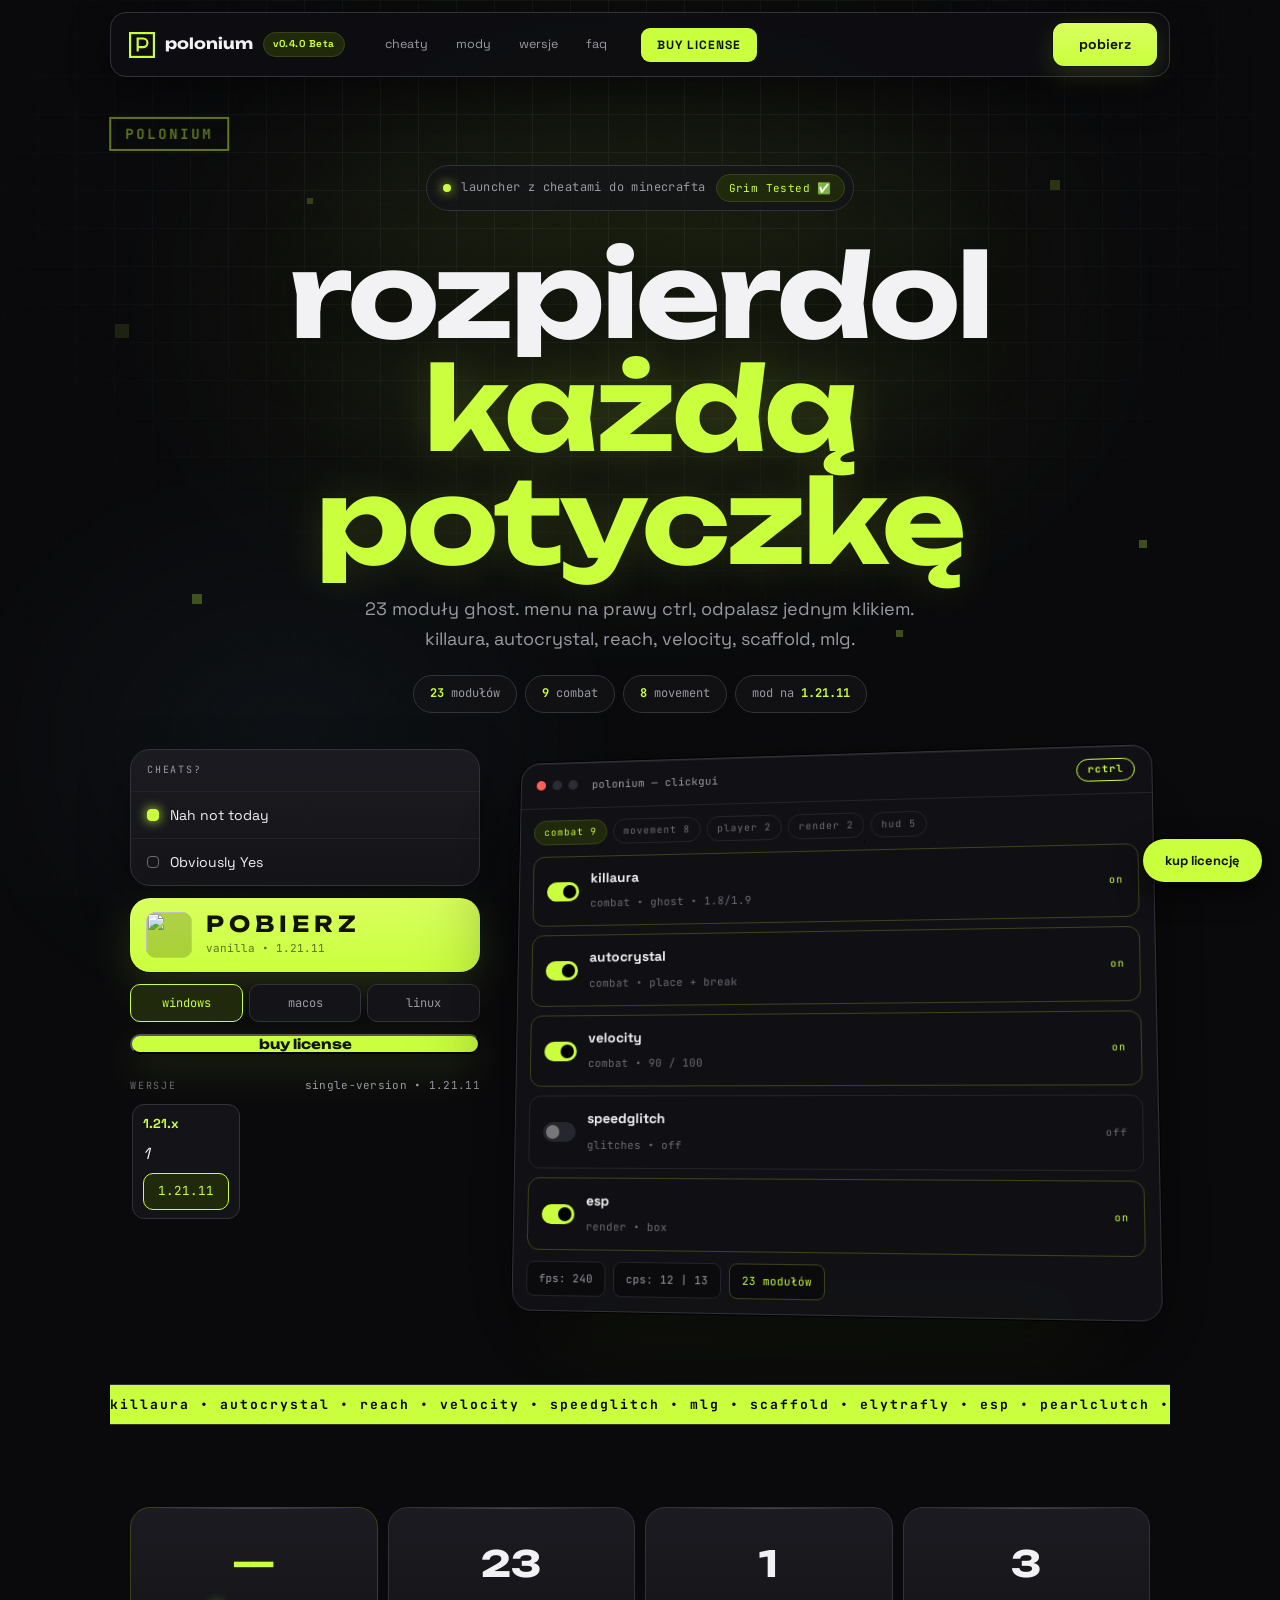
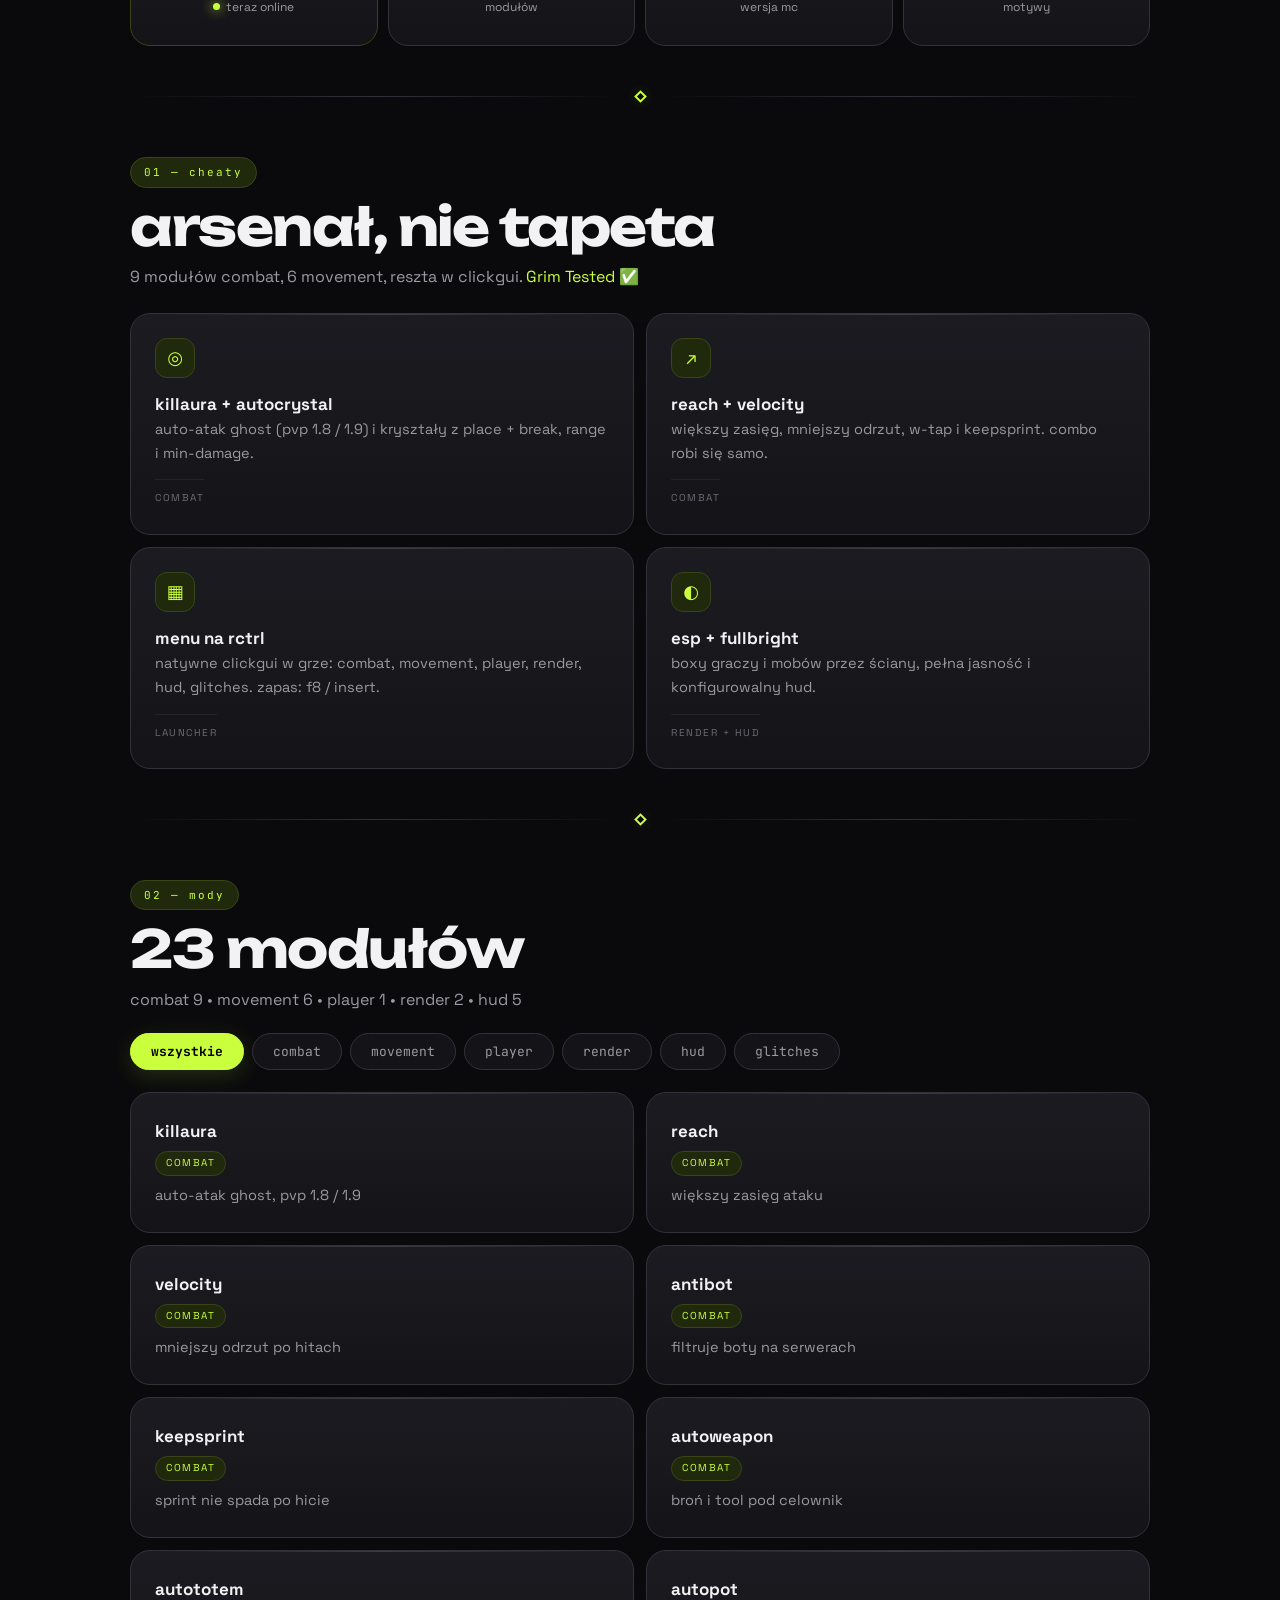
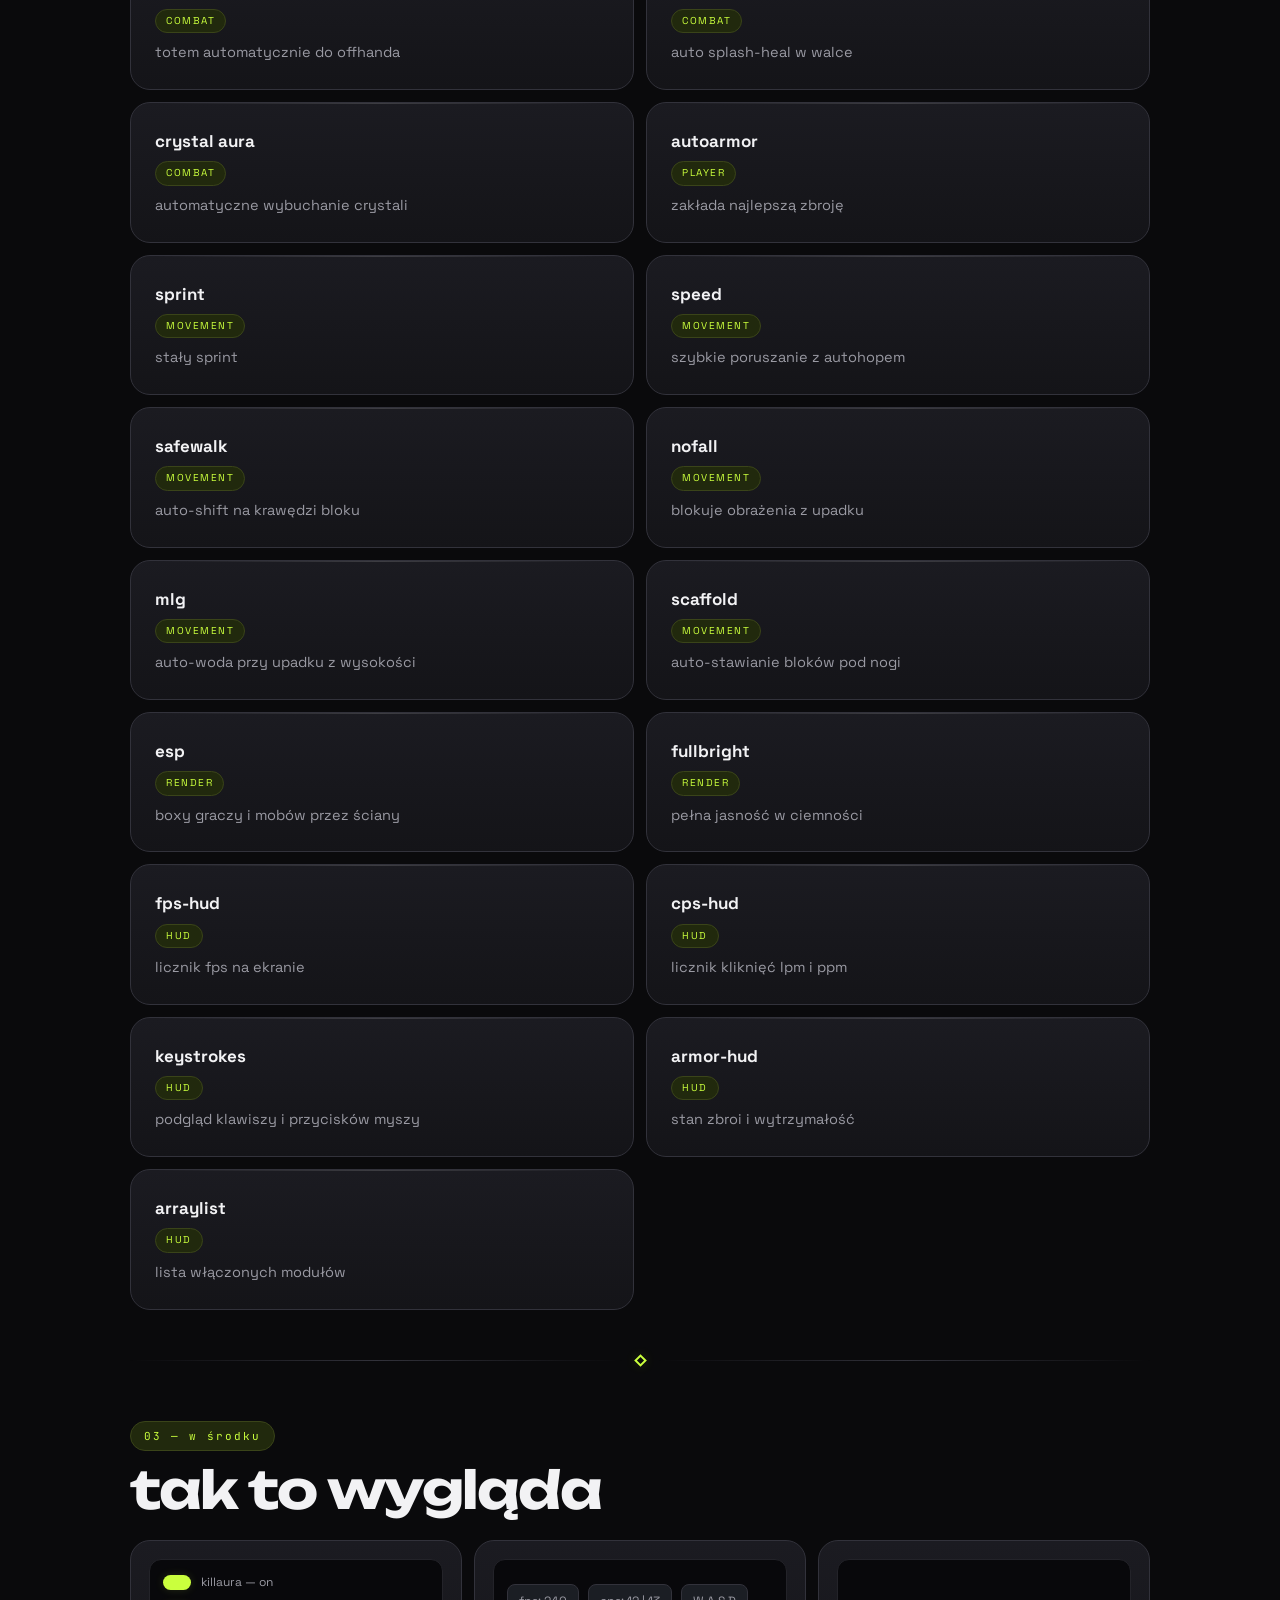
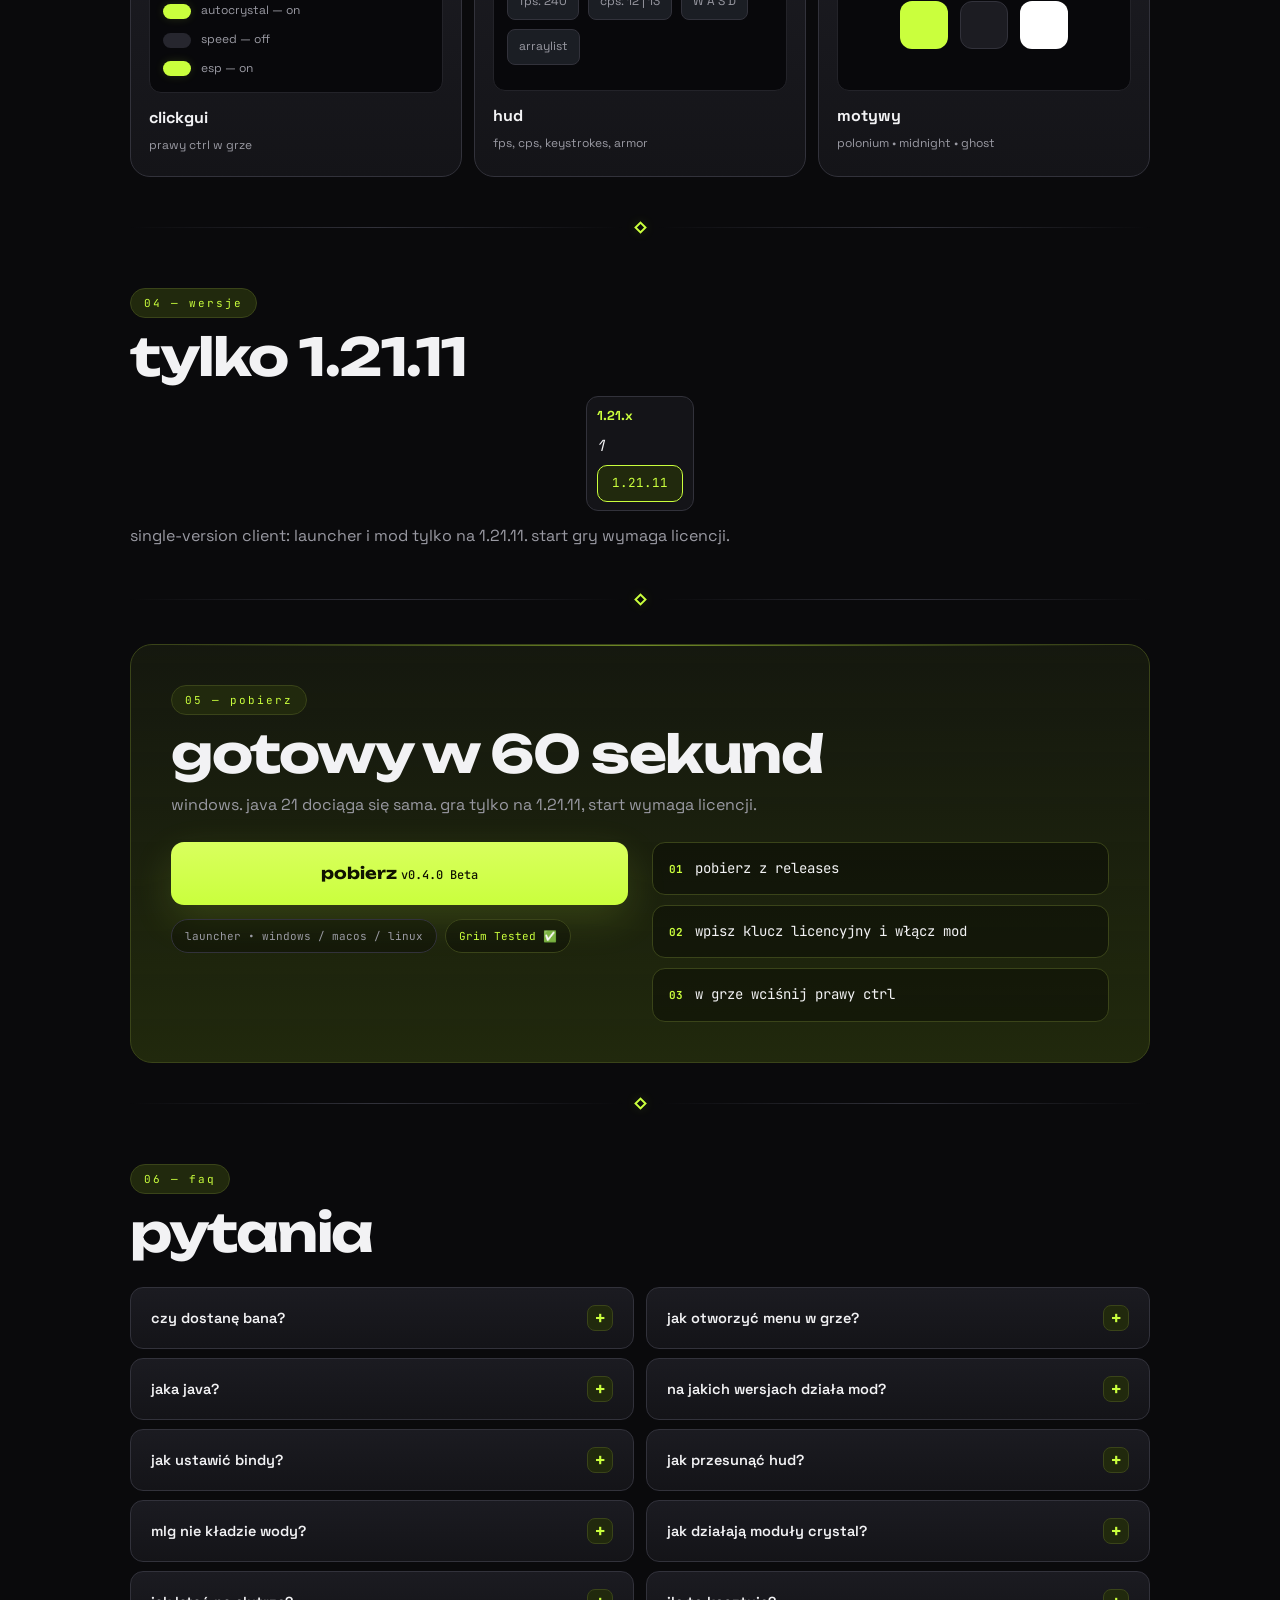
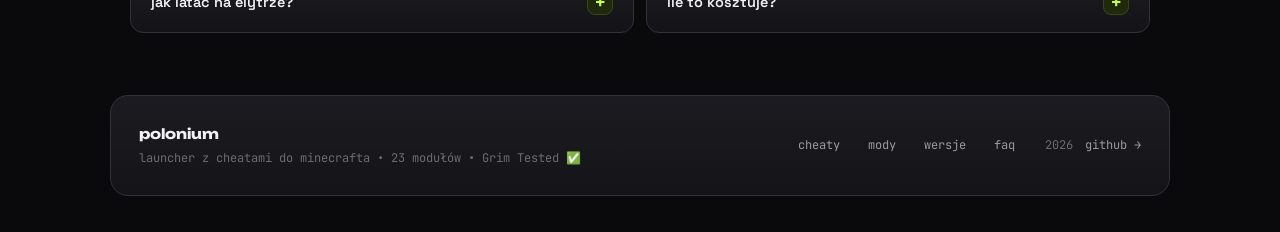
==== index.html @ 6d0eb8de "chat ticketowy + cennik 1zl/30zl + quick fill z generowaniem kluczy" ====
<!DOCTYPE html>
<html lang="pl">
<head>
<meta charset="UTF-8">
<meta name="viewport" content="width=device-width, initial-scale=1.0">
<title>polonium — launcher z cheatami do minecrafta</title>
<meta name="description" content="Polonium — launcher z cheatami do Minecrafta. 23 moduły: killaura, reach, velocity, autocrystal, scaffold, mlg, esp. Menu na prawy ctrl.">
<link rel="preconnect" href="https://fonts.googleapis.com">
<link rel="preconnect" href="https://fonts.gstatic.com" crossorigin>
<link href="https://fonts.googleapis.com/css2?family=Unbounded:wght@500;700;900&family=Space+Grotesk:wght@400;500;600;700&family=JetBrains+Mono:wght@400;500;700&display=swap" rel="stylesheet">
<link rel="stylesheet" href="styles.css">
</head>
<body>
<div id="bg"><div class="grid"></div><div class="glow g1"></div><div class="glow g2"></div><div class="noise"></div><div class="cubes"><i></i><i></i><i></i><i></i><i></i><i></i></div><div id="dvd"><svg width="120" height="34" viewBox="0 0 120 34"><rect x="1" y="1" width="118" height="32" fill="none" stroke="currentColor" stroke-width="2"/><text x="60" y="22" text-anchor="middle" font-family="JetBrains Mono,monospace" font-weight="700" font-size="14" letter-spacing="3" fill="currentColor">POLONIUM</text></svg></div></div>

<header class="top">
  <div class="logo"><svg width="26" height="26" viewBox="0 0 24 24"><rect x="1" y="1" width="22" height="22" fill="none" stroke="currentColor" stroke-width="2"/><path d="M8 18V6h5a4 4 0 0 1 0 8H8" fill="none" stroke="currentColor" stroke-width="2"/></svg><span>polonium</span><em class="ver" id="latest-top">v0.4.0 Beta</em></div>
  <nav><a href="#cheaty">cheaty</a><a href="#mody">mody</a><a href="#wersje">wersje</a><a href="#faq">faq</a></nav>
  <button class="nav-buy buy-open">buy license</button>
  <a class="nav-cta" href="#pobierz">pobierz</a>
</header>

<main>
  <section class="hero reveal">
    <div class="kicker"><span class="pulse"></span>launcher z cheatami do minecrafta<span class="grim">Grim Tested ✅</span></div>
    <h1>rozpierdol<br><em>każdą potyczkę</em></h1>
    <p class="lede">23 moduły ghost. menu na prawy ctrl, odpalasz jednym klikiem.<br>killaura, autocrystal, reach, velocity, scaffold, mlg.</p>

    <div class="hero-badges">
      <span><b>23</b> modułów</span>
      <span><b>9</b> combat</span>
      <span><b>8</b> movement</span>
      <span>mod na <b>1.21.11</b></span>
    </div>

    <div class="hero-grid">
      <div class="hero-left">
        <div class="box">
          <div class="box-head">cheats?</div>
          <div class="seg">
            <button class="active"><i></i>Nah not today</button>
            <button><i></i>Obviously Yes</button>
          </div>
        </div>
        <a class="play" href="#pobierz"><img src="https://mc-heads.net/avatar/Polonium/38" alt=""><span><b>POBIERZ</b><small id="play-sub">vanilla • 1.21.11</small></span></a>
        <div class="osrow">
          <button class="os active">windows</button><button class="os">macos</button><button class="os">linux</button>
        </div>
        <button class="btn buy buy-open">buy license</button>
        <div class="vers-label">wersje <span class="mini">single-version • 1.21.11</span></div>
        <div id="vlist"></div>
      </div>

      <div class="winwrap">
        <div class="win" id="tilt">
          <div class="winbar"><i></i><i></i><i></i><span>polonium — clickgui</span><b>rctrl</b></div>
          <div class="wincats"><span class="on">combat 9</span><span>movement 8</span><span>player 2</span><span>render 2</span><span>hud 5</span></div>
          <div class="winbody">
            <div class="wrow on"><i></i><div><b>killaura</b><small>combat • ghost • 1.8/1.9</small></div><em>on</em></div>
            <div class="wrow on"><i></i><div><b>autocrystal</b><small>combat • place + break</small></div><em>on</em></div>
            <div class="wrow on"><i></i><div><b>velocity</b><small>combat • 90 / 100</small></div><em>on</em></div>
            <div class="wrow"><i></i><div><b>speedglitch</b><small>glitches • off</small></div><em>off</em></div>
            <div class="wrow on"><i></i><div><b>esp</b><small>render • box</small></div><em>on</em></div>
            <div class="wfoot"><span>fps: 240</span><span>cps: 12 | 13</span><span class="acc">23 modułów</span></div>
          </div>
        </div>
        <div class="winshadow"></div>
      </div>
    </div>
  </section>

  <div class="marquee"><div class="track"><span>killaura • autocrystal • reach • velocity • speedglitch • mlg • scaffold • elytrafly • esp • pearlclutch •&nbsp;</span><span>killaura • autocrystal • reach • velocity • speedglitch • mlg • scaffold • elytrafly • esp • pearlclutch •&nbsp;</span></div></div>

  <section class="stats reveal">
    <div class="live-cell"><b id="live-big">—</b><small><span class="pulse sm"></span>teraz online</small></div>
    <div><b data-count="23">0</b><small>modułów</small></div>
    <div><b data-count="1">0</b><small>wersja mc</small></div>
    <div><b data-count="3">0</b><small>motywy</small></div>
  </section>

  <div class="sep" aria-hidden="true"><i></i></div>

  <section id="cheaty" class="feat reveal">
    <div class="kick">01 — cheaty</div>
    <h2>arsenał, nie tapeta</h2>
    <p class="sub">9 modułów combat, 6 movement, reszta w clickgui. <span class="acc">Grim Tested ✅</span></p>
    <div class="cards">
      <div class="feat-card"><span class="ico">◎</span><b>killaura + autocrystal</b><p>auto-atak ghost (pvp 1.8 / 1.9) i kryształy z place + break, range i min-damage.</p><span class="tag">combat</span></div>
      <div class="feat-card"><span class="ico">↗</span><b>reach + velocity</b><p>większy zasięg, mniejszy odrzut, w-tap i keepsprint. combo robi się samo.</p><span class="tag">combat</span></div>
      <div class="feat-card"><span class="ico">▦</span><b>menu na rctrl</b><p>natywne clickgui w grze: combat, movement, player, render, hud, glitches. zapas: f8 / insert.</p><span class="tag">launcher</span></div>
      <div class="feat-card"><span class="ico">◐</span><b>esp + fullbright</b><p>boxy graczy i mobów przez ściany, pełna jasność i konfigurowalny hud.</p><span class="tag">render + hud</span></div>
    </div>
  </section>

  <div class="sep" aria-hidden="true"><i></i></div>

  <section id="mody" class="reveal">
    <div class="kick">02 — mody</div>
    <h2>23 modułów</h2>
    <p class="sub">combat 9 • movement 6 • player 1 • render 2 • hud 5</p>
    <div class="filter">
      <button data-cat="all" class="active">wszystkie</button>
      <button data-cat="combat">combat</button>
      <button data-cat="movement">movement</button>
      <button data-cat="player">player</button>
      <button data-cat="render">render</button>
      <button data-cat="hud">hud</button>
      <button data-cat="glitches">glitches</button>
    </div>
    <div class="cards" id="modgrid"></div>
  </section>

  <div class="sep" aria-hidden="true"><i></i></div>

  <section class="shots reveal">
    <div class="kick">03 — w środku</div>
    <h2>tak to wygląda</h2>
    <div class="cards3">
      <div class="shot"><div class="mock"><div class="mrow"><i class="on"></i><span>killaura — on</span></div><div class="mrow"><i class="on"></i><span>autocrystal — on</span></div><div class="mrow"><i></i><span>speed — off</span></div><div class="mrow"><i class="on"></i><span>esp — on</span></div></div><b>clickgui</b><span>prawy ctrl w grze</span></div>
      <div class="shot"><div class="mock hud"><span>fps: 240</span><span>cps: 12 | 13</span><span>W A S D</span><span>arraylist</span></div><b>hud</b><span>fps, cps, keystrokes, armor</span></div>
      <div class="shot"><div class="mock theme"><i class="t1"></i><i class="t2"></i><i class="t3"></i></div><b>motywy</b><span>polonium • midnight • ghost</span></div>
    </div>
  </section>

  <div class="sep" aria-hidden="true"><i></i></div>

  <section id="wersje" class="reveal">
    <div class="kick">04 — wersje</div>
    <h2>tylko 1.21.11</h2>
    <div id="vlist2"></div>
    <p class="dim">single-version client: launcher i mod tylko na 1.21.11. start gry wymaga licencji.</p>
  </section>

  <div class="sep" aria-hidden="true"><i></i></div>

  <section id="pobierz" class="dl reveal">
    <div class="kick">05 — pobierz</div>
    <h2>gotowy w 60 sekund</h2>
    <p class="sub">windows. java 21 dociąga się sama. gra tylko na 1.21.11, start wymaga licencji.</p>
    <div class="dl-grid">
      <div class="dl-main">
        <a class="btn big" href="https://github.com/poloniumclient/polonium/releases/latest">pobierz <span id="latest">v0.4.0 Beta</span></a>
        <div class="dl-meta"><span>launcher • windows / macos / linux</span><span class="grim">Grim Tested ✅</span></div>
      </div>
      <ol class="steps">
        <li><b>01</b>pobierz z releases</li>
        <li><b>02</b>wpisz klucz licencyjny i włącz mod</li>
        <li><b>03</b>w grze wciśnij prawy ctrl</li>
      </ol>
    </div>
  </section>

  <div class="sep" aria-hidden="true"><i></i></div>

  <section id="faq" class="reveal">
    <div class="kick">06 — faq</div>
    <h2>pytania</h2>
    <div class="faq-grid">
      <div class="qa"><button>czy dostanę bana?<i>+</i></button><p>cheaty zawsze niosą ryzyko. mod jest testowany na GrimAC (Grim Tested ✅), ale 100% niewykrywalności nie istnieje — graj na altach.</p></div>
      <div class="qa"><button>jak otworzyć menu w grze?<i>+</i></button><p>prawy ctrl — natywne menu, działa nawet na exclusive fullscreen. zapasowo f8 albo insert (overlay z launchera).</p></div>
      <div class="qa"><button>jaka java?<i>+</i></button><p>żadna. launcher sam dociąga javę 21.</p></div>
      <div class="qa"><button>na jakich wersjach działa mod?<i>+</i></button><p>tylko 1.21.11 — single-version client.</p></div>
      <div class="qa"><button>jak ustawić bindy?<i>+</i></button><p>rozwiń moduł (kółko myszy), kliknij wiersz bind i wciśnij klawisz. backspace czyści, esc anuluje.</p></div>
      <div class="qa"><button>jak przesunąć hud?<i>+</i></button><p>rctrl → zębatka → hud edit: ON. wracasz do gry i ciągniesz ramki myszką jak w lunarze.</p></div>
      <div class="qa"><button>mlg nie kładzie wody?<i>+</i></button><p>włącz mlg, miej wiadro wody w hotbarze (slot 1–9) i skacz z 6+ kratek. nie testuj na spawnie z protectem ani w netherze.</p></div>
      <div class="qa"><button>jak działają moduły crystal?<i>+</i></button><p>autocrystal stawia i zbija kryształy automatycznie. ustaw range oraz min-damage, żeby nie bić siebie. działa na 1.21.</p></div>
      <div class="qa"><button>jak latać na elytrze?<i>+</i></button><p>włącz elytrafly, załóż elytrę i miej fajerwerki w ekwipunku. mod dopala lot rakietami i trzyma wysokość.</p></div>
      <div class="qa"><button>ile to kosztuje?<i>+</i></button><p>gra wymaga licencji — kliknij buy license u góry, zostaw ticket z kontaktem (discord / e-mail), admin odezwie się z ceną i kluczem.</p></div>
    </div>
  </section>
</main>

<footer>
  <div class="foot-main"><b>polonium</b><span>launcher z cheatami do minecrafta • 23 modułów • Grim Tested ✅</span></div>
  <div class="foot-links"><a href="#cheaty">cheaty</a><a href="#mody">mody</a><a href="#wersje">wersje</a><a href="#faq">faq</a></div>
  <div class="foot-side"><span id="year"></span><a href="https://github.com/poloniumclient/poloniumclient.github.io">github →</a></div>
</footer>
<button id="chat-fab" class="buy-open">kup licencję</button>
<section id="chat-panel" class="hidden">
  <div class="chat-head"><span>polonium · ticket</span><button id="chat-x">x</button></div>
  <div id="chat-plan">
    <div class="chat-days">
      <button data-days="1" class="active">1D · 1zł</button>
      <button data-days="7">7D · 7zł</button>
      <button data-days="30">30D · 30zł</button>
      <button data-days="lifetime">LIFE · 99zł</button>
    </div>
    <div class="chat-custom"><input id="chat-days" type="number" min="1" max="30" placeholder="własna liczba dni (max 30)"><span id="chat-price">1 zł</span></div>
  </div>
  <div id="chat-form">
    <input id="chat-nick" maxlength="24" placeholder="nick (musi zgadzać się z Tipply)" autocomplete="off">
    <input id="chat-contact" maxlength="64" placeholder="kontakt: discord / e-mail" autocomplete="off">
    <button id="chat-start" class="btn big">start</button>
  </div>
  <div id="chat-msgs"></div>
  <div id="chat-input" class="hidden"><input id="chat-text" maxlength="1000" placeholder="wiadomość..."><button id="chat-send">➤</button></div>
</section>
<script src="https://cdn.jsdelivr.net/npm/@supabase/supabase-js@2"></script>
<script src="app.js"></script>
</body>
</html>
---- styles.css ----
*{box-sizing:border-box;margin:0;padding:0}
:root{
  --bg:#0a0a0c;--bg2:#101014;--panel:#141418;--panel2:#1b1b21;
  --line:#232329;--line2:#32323b;
  --txt:#f2f2f4;--dim:#9a9aa3;--dim2:#6b6b74;
  --acc:#caff3d;--acc-ink:#101300;--acc-dim:#21290d;--acc-glow:rgba(202,255,61,.14);
  --r:14px;--r-lg:20px;
}
html{scroll-behavior:smooth;scroll-padding-top:90px}
body{background:var(--bg);color:var(--txt);font:16px/1.65 "Space Grotesk",system-ui,sans-serif;overflow-x:hidden;-webkit-font-smoothing:antialiased}
::selection{background:var(--acc);color:#000}
h1,h2,.logo span,.play b,.btn,.stats b{font-family:"Unbounded",sans-serif}
.mono,.kicker,.box-head,.vers-label,#vlist span,#vlist2 span,.filter button,.os,.qa button,.steps,footer,.kick,.winbar,.hero-badges,.dl-meta{font-family:"JetBrains Mono",monospace}
/* ---------- bg ---------- */
#bg{position:fixed;inset:0;pointer-events:none;z-index:0}
#bg .grid{position:absolute;inset:0;background-image:linear-gradient(var(--line) 1px,transparent 1px),linear-gradient(90deg,var(--line) 1px,transparent 1px);background-size:38px 38px;opacity:.5;mask-image:radial-gradient(880px 600px at 50% 20%,#000 25%,transparent 78%)}
#bg .glow{position:absolute;border-radius:50%;filter:blur(110px)}
#bg .g1{left:50%;top:12%;width:720px;height:380px;transform:translateX(-50%);background:var(--acc);opacity:.09;animation:breathe 7s ease-in-out infinite}
#bg .g2{left:6%;top:66%;width:420px;height:300px;background:#7dd3fc;opacity:.05}
@keyframes breathe{50%{opacity:.14;transform:translateX(-50%) scale(1.06)}}
#bg .noise{position:absolute;inset:0;opacity:.05;background-image:url("data:image/svg+xml,%3Csvg xmlns='http://www.w3.org/2000/svg' width='120' height='120'%3E%3Cfilter id='n'%3E%3CfeTurbulence baseFrequency='.9'/%3E%3C/filter%3E%3Crect width='120' height='120' filter='url(%23n)' opacity='.6'/%3E%3C/svg%3E")}
#bg .cubes i{position:absolute;width:10px;height:10px;background:var(--acc);opacity:.28;animation:float 7s ease-in-out infinite}
#bg .cubes i:nth-child(1){left:15%;top:66%}
#bg .cubes i:nth-child(2){left:82%;top:20%;animation-delay:-2s;opacity:.16}
#bg .cubes i:nth-child(3){left:70%;top:70%;animation-delay:-4s;width:7px;height:7px}
#bg .cubes i:nth-child(4){left:24%;top:22%;animation-delay:-1s;width:6px;height:6px;opacity:.2}
#bg .cubes i:nth-child(5){left:9%;top:36%;animation-delay:-5s;width:14px;height:14px;opacity:.1}
#bg .cubes i:nth-child(6){left:89%;top:60%;animation-delay:-3s;width:8px;height:8px}
@keyframes float{50%{transform:translateY(-18px) rotate(10deg)}}
#dvd{position:absolute;left:0;top:0;color:var(--acc);opacity:.45;will-change:transform}
/* ---------- top ---------- */
.top{position:sticky;top:12px;z-index:10;display:flex;align-items:center;gap:22px;max-width:1060px;margin:12px auto 0;padding:10px 12px 10px 18px;background:rgba(15,15,19,.86);backdrop-filter:blur(16px);-webkit-backdrop-filter:blur(16px);border:1px solid var(--line2);border-radius:16px;color:var(--acc);box-shadow:0 12px 40px rgba(0,0,0,.45)}
.logo{display:flex;align-items:center;gap:10px;font-weight:700;font-size:15px;color:var(--txt)}
.logo svg{color:var(--acc)}
.logo .ver{font-style:normal;font-size:10px;color:var(--acc);border:1px solid #3a4419;background:var(--acc-dim);padding:3px 9px;border-radius:100px;letter-spacing:.5px}
.top nav{display:flex;gap:4px;margin-left:6px}
.top nav a{color:var(--dim);text-decoration:none;font-size:12.5px;padding:7px 12px;border-radius:9px;transition:.2s}
.top nav a:hover{color:var(--txt);background:#ffffff0d}
.nav-cta{margin-left:auto;background:linear-gradient(180deg,#d9ff5e,var(--acc));color:var(--acc-ink);text-decoration:none;font-weight:700;font-size:14px;padding:10px 26px;border-radius:11px;box-shadow:0 0 0 1px #00000055,0 8px 24px var(--acc-glow);transition:.18s}
.nav-cta:hover{transform:translateY(-1px);filter:brightness(1.06)}
main{max-width:1060px;margin:0 auto;padding:0 20px;position:relative;z-index:1}
/* ---------- hero ---------- */
.hero{padding:88px 0 26px;text-align:center}
.kicker{display:inline-flex;align-items:center;gap:10px;font-size:12px;letter-spacing:.4px;color:var(--dim);border:1px solid var(--line2);background:rgba(20,20,24,.75);padding:8px 8px 8px 16px;border-radius:100px;max-width:100%;flex-wrap:wrap;justify-content:center}
.grim{color:var(--acc);border:1px solid #3a4419;background:var(--acc-dim);padding:4px 12px;border-radius:100px;font-size:11px;white-space:nowrap}
.pulse{width:8px;height:8px;border-radius:50%;background:var(--acc);box-shadow:0 0 12px var(--acc);animation:blink 1.6s infinite;flex:none}
@keyframes blink{50%{opacity:.3}}
h1{font-size:clamp(54px,9vw,116px);line-height:.98;letter-spacing:-3px;margin:28px 0 16px;text-wrap:balance;text-shadow:0 4px 60px rgba(0,0,0,.6)}
h1 em{font-style:normal;color:var(--acc);text-shadow:0 0 44px var(--acc-glow)}
.lede{color:var(--dim);font-size:18px;max-width:620px;margin:0 auto}
.hero-badges{display:flex;gap:8px;justify-content:center;flex-wrap:wrap;margin-top:22px}
.hero-badges span{font-size:12px;color:var(--dim);border:1px solid var(--line2);background:rgba(20,20,24,.7);padding:8px 16px;border-radius:100px}
.hero-badges b{color:var(--acc)}
.hero-grid{display:grid;grid-template-columns:350px 1fr;gap:26px;margin-top:36px;text-align:left;align-items:start}
.hero-left{display:flex;flex-direction:column}
.box{background:linear-gradient(180deg,var(--panel2),var(--panel));border:1px solid var(--line2);border-radius:var(--r-lg);overflow:hidden;box-shadow:0 20px 50px rgba(0,0,0,.4)}
.box-head{font-size:10px;text-transform:uppercase;letter-spacing:1.8px;color:var(--dim);padding:12px 16px;border-bottom:1px solid var(--line)}
.seg{display:flex;flex-direction:column}
.seg button{display:flex;align-items:center;gap:11px;background:transparent;border:0;border-bottom:1px solid var(--line);color:var(--txt);padding:14px 16px;font-size:14px;font-family:"Space Grotesk",sans-serif;text-align:left;cursor:pointer;transition:.18s}
.seg button:last-child{border-bottom:0}
.seg button:hover{background:#ffffff08}
.seg button i{width:12px;height:12px;border-radius:4px;border:1px solid var(--dim2);flex:none;transition:.2s}
.seg button.active i{background:var(--acc);border-color:var(--acc);box-shadow:0 0 12px var(--acc)}
.play{background:linear-gradient(180deg,#d9ff5e,var(--acc));border:0;border-radius:var(--r-lg);color:var(--acc-ink);padding:14px 16px;display:flex;align-items:center;gap:14px;text-decoration:none;margin-top:12px;box-shadow:0 0 0 1px #00000066,0 16px 44px var(--acc-glow);transition:.16s}
.play:hover{transform:translateY(-2px);filter:brightness(1.04)}
.play:active{transform:translateY(1px)}
.play img{width:46px;height:46px;image-rendering:pixelated;background:#0000002e;border-radius:10px;flex:none}
.play b{display:block;font-size:22px;letter-spacing:5px;line-height:1}
.play small{display:block;font-size:11px;opacity:.6;margin-top:4px;font-family:"JetBrains Mono",monospace}
.osrow{display:flex;gap:6px;margin-top:12px}
.os{flex:1;background:var(--panel);border:1px solid var(--line2);color:var(--dim);padding:10px 0;cursor:pointer;font-size:12px;border-radius:10px;transition:.18s}
.os:hover{color:var(--txt);border-color:var(--dim2)}
.os.active{color:var(--acc);border-color:var(--acc);background:var(--acc-dim)}
.vers-label{font-size:10px;text-transform:uppercase;letter-spacing:1.8px;color:var(--dim2);margin:18px 0 8px;display:flex;justify-content:space-between;align-items:baseline;gap:8px}
.vers-label .mini{letter-spacing:.3px;text-transform:none;font-size:11px;color:var(--dim)}
#vlist,#vlist2{display:flex;gap:8px;flex-wrap:wrap;justify-content:center;max-width:680px;max-height:176px;overflow:auto;margin:10px auto 0;padding:2px;scrollbar-width:thin}
#vlist{justify-content:flex-start;margin:0;max-height:148px}
#vlist span,#vlist2 span{border:1px solid var(--line2);background:var(--panel);padding:7px 14px;font-size:12.5px;color:var(--dim);border-radius:10px;cursor:default;transition:.2s}
#vlist span:hover,#vlist2 span:hover{color:var(--txt);border-color:var(--dim);transform:translateY(-2px)}
#vlist span:first-child,#vlist2 span:first-child{border-color:var(--acc);color:var(--acc);background:var(--acc-dim)}
/* grupy glownych linii wersji (1.8.x ... 26.x) */
.vg{border:1px solid var(--line2);background:var(--panel);border-radius:12px;padding:8px 10px;display:flex;flex-direction:column;gap:6px;min-width:0}
.vg>b{font-size:13px;color:var(--acc)}
.vg>b i{font-style:normal;color:var(--dim);font-size:11px;margin-left:6px}
.vg>div{display:flex;gap:6px;flex-wrap:wrap}
.vg>div span{padding:5px 10px;font-size:11.5px}
/* launcher mock */
.winwrap{position:relative;perspective:1200px;min-width:0}
.win{background:rgba(17,17,22,.94);border:1px solid var(--line2);border-radius:var(--r-lg);overflow:hidden;box-shadow:0 40px 100px rgba(0,0,0,.55),0 0 0 1px #000,inset 0 1px 0 #ffffff14;transition:transform .3s ease;transform:rotateX(4deg) rotateY(-6deg)}
.winwrap:hover .win{transform:none}
.winbar{display:flex;align-items:center;gap:7px;padding:12px 16px;border-bottom:1px solid var(--line);font-size:11px;color:var(--dim)}
.winbar i{width:10px;height:10px;border-radius:50%;background:#2c2c34}
.winbar i:first-child{background:#ff5f57}
.winbar span{margin-left:8px}
.winbar b{margin-left:auto;color:var(--acc);border:1px solid var(--acc);padding:2px 10px;border-radius:20px;font-size:10px;letter-spacing:1px}
.wincats{display:flex;gap:6px;flex-wrap:wrap;padding:12px 14px 0}
.wincats span{font-size:10px;letter-spacing:1px;color:var(--dim2);border:1px solid var(--line);padding:4px 10px;border-radius:100px;font-family:"JetBrains Mono",monospace}
.wincats span.on{color:var(--acc);border-color:#3a4419;background:var(--acc-dim)}
.winbody{padding:12px 14px 14px;display:flex;flex-direction:column;gap:9px}
.wrow{display:flex;align-items:center;gap:12px;background:var(--bg2);border:1px solid var(--line);border-radius:12px;padding:11px 14px;transition:.2s}
.wrow:hover{border-color:var(--line2)}
.wrow i{width:34px;height:20px;border-radius:20px;background:#26262e;position:relative;flex:none;transition:.2s}
.wrow i::after{content:'';position:absolute;top:3px;left:3px;width:14px;height:14px;border-radius:50%;background:#777;transition:.2s}
.wrow.on{border-color:#3a4419}
.wrow.on i{background:var(--acc)}
.wrow.on i::after{left:17px;background:#000}
.wrow b{font-size:14px;display:block}
.wrow small{font-size:11px;color:var(--dim2);font-family:"JetBrains Mono",monospace}
.wrow em{margin-left:auto;font-style:normal;font-size:10px;letter-spacing:1px;color:var(--dim2);font-family:"JetBrains Mono",monospace}
.wrow.on em{color:var(--acc)}
.wfoot{display:flex;gap:8px;margin-top:2px;flex-wrap:wrap}
.wfoot span{background:#0b0b0e;border:1px solid var(--line);border-radius:8px;padding:7px 12px;font-size:11px;color:var(--dim);font-family:"JetBrains Mono",monospace}
.wfoot .acc{color:var(--acc);border-color:#3a4419}
.winshadow{position:absolute;left:8%;right:8%;bottom:-24px;height:40px;background:var(--acc);opacity:.12;filter:blur(40px);z-index:-1}
/* marquee */
.marquee{border-top:1px solid var(--line2);border-bottom:1px solid var(--line2);overflow:hidden;margin:46px -20px 0;background:var(--acc);position:relative;z-index:1}
.track{display:flex;width:max-content;animation:scroll 26s linear infinite;font:700 13px "JetBrains Mono",monospace;letter-spacing:2px;color:#000;padding:11px 0}
@keyframes scroll{to{transform:translateX(-50%)}}
/* stats */
.stats{display:grid;grid-template-columns:repeat(4,1fr);gap:10px;margin:26px 0}
.stats>div{background:linear-gradient(180deg,var(--panel2),var(--panel));border:1px solid var(--line2);border-radius:var(--r-lg);padding:26px 10px;text-align:center;transition:.25s;position:relative;overflow:hidden}
.stats>div::before{content:'';position:absolute;top:0;left:10%;right:10%;height:1px;background:linear-gradient(90deg,transparent,#ffffff2e,transparent)}
.stats>div:hover{border-color:var(--acc);transform:translateY(-3px);box-shadow:0 18px 44px rgba(0,0,0,.35)}
.stats b{display:block;font-size:36px;color:var(--txt)}
.stats>div:first-child b{color:var(--acc)}
.stats small{font-size:12px;color:var(--dim)}
/* sections */
section{padding:56px 0 10px}
.kick{display:inline-block;font-size:11px;letter-spacing:2px;color:var(--acc);border:1px solid #3a4419;background:var(--acc-dim);padding:5px 13px;border-radius:100px;margin-bottom:12px}
h2{font-size:clamp(30px,4.4vw,52px);letter-spacing:-1.5px;line-height:1.05}
.sub,.dim{color:var(--dim);margin-top:10px;max-width:640px}
.acc{color:var(--acc)}
.cards{display:grid;grid-template-columns:1fr 1fr;gap:12px;margin-top:22px}
.cards>div{background:linear-gradient(180deg,var(--panel2),var(--panel));border:1px solid var(--line2);border-radius:var(--r-lg);padding:24px;transition:.25s;position:relative;overflow:hidden}
.cards>div::before{content:'';position:absolute;top:0;left:24px;right:24px;height:1px;background:linear-gradient(90deg,transparent,#ffffff26,transparent)}
.cards>div::after{content:'';position:absolute;left:0;top:22px;bottom:22px;width:2px;background:transparent;border-radius:2px;transition:.25s}
.cards>div:hover{border-color:#4a551f;transform:translateY(-4px);box-shadow:0 24px 60px rgba(0,0,0,.4)}
.cards>div:hover::after{background:var(--acc);box-shadow:0 0 12px var(--acc)}
.ico{display:inline-flex;align-items:center;justify-content:center;width:40px;height:40px;border-radius:12px;background:var(--acc-dim);border:1px solid #3a4419;color:var(--acc);font-size:18px;margin-bottom:12px}
.cards b{font-size:17px;display:block}
.cards small{display:inline-block;font-size:10px;color:var(--acc);margin:6px 0 8px;letter-spacing:1.5px;text-transform:uppercase;border:1px solid #3a4419;background:var(--acc-dim);padding:3px 10px;border-radius:100px}
.cards p{font-size:14.5px;color:var(--dim);margin:0}
.feat-card .tag{display:inline-block;margin-top:14px;font-size:10px;letter-spacing:1.5px;text-transform:uppercase;color:var(--dim2);border-top:1px solid var(--line);padding-top:10px}
.filter{display:flex;gap:8px;margin-top:20px;flex-wrap:wrap}
.filter button{background:var(--panel);border:1px solid var(--line2);color:var(--dim);padding:9px 20px;cursor:pointer;font-size:13px;border-radius:100px;transition:.2s}
.filter button:hover{color:var(--txt);border-color:var(--dim2)}
.filter button.active{color:#000;background:var(--acc);border-color:var(--acc);font-weight:700;box-shadow:0 6px 22px var(--acc-glow)}
.cards3{display:grid;grid-template-columns:repeat(3,1fr);gap:12px;margin-top:22px}
.shot{background:linear-gradient(180deg,var(--panel2),var(--panel));border:1px solid var(--line2);border-radius:var(--r-lg);padding:18px;transition:.25s}
.shot:hover{transform:translateY(-4px);border-color:#4a551f;box-shadow:0 24px 60px rgba(0,0,0,.4)}
.shot b{display:block;margin-top:12px}
.shot span{font-size:12px;color:var(--dim)}
.mock{background:#08080b;border:1px solid var(--line);border-radius:12px;padding:13px;display:flex;flex-direction:column;gap:9px;min-height:132px}
.mrow{display:flex;align-items:center;gap:10px;font-size:12px;color:var(--dim)}
.mrow i{width:28px;height:15px;border-radius:20px;background:#26262e;flex:none}
.mrow i.on{background:var(--acc);box-shadow:0 0 10px var(--acc-glow)}
.mock.hud{flex-direction:row;flex-wrap:wrap;align-content:center}
.mock.hud span{background:#1b1e24;border:1px solid var(--line2);border-radius:8px;padding:7px 11px;font-size:12px}
.mock.theme{flex-direction:row;align-items:center;justify-content:center;gap:12px}
.mock.theme i{width:48px;height:48px;border-radius:12px}
.t1{background:#caff3d}.t2{background:#1c1c22;border:1px solid var(--line2)}.t3{background:#fff}
/* dl */
.dl{background:linear-gradient(180deg,rgba(202,255,61,.06),var(--acc-dim));border:1px solid #3a4419;border-radius:22px;padding:40px;margin-top:40px;position:relative;overflow:hidden}
.dl::before{content:'';position:absolute;top:0;left:40px;right:40px;height:1px;background:linear-gradient(90deg,transparent,var(--acc),transparent);opacity:.5}
.dl .sub{margin-left:0}
.dl-grid{display:grid;grid-template-columns:1fr 1fr;gap:24px;margin-top:24px;align-items:start}
.dl-main{display:flex;flex-direction:column;gap:14px}
.btn{background:linear-gradient(180deg,#d9ff5e,var(--acc));color:var(--acc-ink);text-decoration:none;font-weight:700;border-radius:13px;box-shadow:0 14px 40px var(--acc-glow);display:inline-block;transition:.16s;font-family:"Unbounded",sans-serif}
.btn.big{padding:18px 36px;font-size:16px;text-align:center}
.btn:hover{transform:translateY(-2px);filter:brightness(1.05)}
.btn:active{transform:translateY(1px)}
.btn span{font-size:12px;font-family:"JetBrains Mono",monospace;font-weight:500}
.dl-meta{display:flex;gap:8px;flex-wrap:wrap;font-size:11px;color:var(--dim)}
.dl-meta span{border:1px solid var(--line2);background:rgba(0,0,0,.3);padding:7px 13px;border-radius:100px}
.dl-meta .grim{color:var(--acc);border-color:#3a4419}
.steps{list-style:none;display:flex;flex-direction:column;gap:10px}
.steps li{background:rgba(0,0,0,.35);border:1px solid #3a4419;border-radius:13px;padding:14px 16px;font-size:14px;color:var(--txt);display:flex;align-items:center;gap:12px}
.steps b{color:var(--acc);font-family:"JetBrains Mono",monospace;font-size:11px;flex:none}
/* faq */
.faq-grid{display:grid;grid-template-columns:1fr 1fr;gap:0 12px;margin-top:18px;align-items:start}
.qa{border:1px solid var(--line2);background:linear-gradient(180deg,var(--panel2),var(--panel));border-radius:13px;margin-top:9px;overflow:hidden;transition:border-color .2s,transform .2s}
.qa:hover{border-color:var(--dim2)}
.qa.open{border-color:var(--acc);box-shadow:0 12px 34px rgba(0,0,0,.3)}
.qa button{width:100%;display:flex;justify-content:space-between;align-items:center;gap:12px;background:transparent;border:0;color:var(--txt);padding:17px 20px;font-size:14.5px;font-family:"Space Grotesk",sans-serif;font-weight:600;cursor:pointer;text-align:left}
.qa button i{color:var(--acc);font-style:normal;font-size:20px;transition:.25s;flex:none;width:26px;height:26px;display:inline-flex;align-items:center;justify-content:center;border:1px solid #3a4419;border-radius:8px;background:var(--acc-dim)}
.qa.open button i{transform:rotate(45deg)}
.qa p{display:none;padding:0 20px 18px;margin:0;color:var(--dim);font-size:13.5px}
.qa.open p{display:block}
/* footer */
footer{border:1px solid var(--line2);border-radius:18px;background:linear-gradient(180deg,var(--panel2),var(--panel));padding:26px 28px;margin:52px auto 36px;max-width:1060px;font-size:12px;color:var(--dim2);display:flex;gap:18px;align-items:center;flex-wrap:wrap;position:relative;z-index:1;font-family:"JetBrains Mono",monospace}
.foot-main{display:flex;flex-direction:column;gap:4px}
.foot-main b{color:var(--txt);font-family:"Unbounded",sans-serif;font-size:14px}
.foot-links{display:flex;gap:4px;margin-left:auto}
.foot-links a{color:var(--dim);text-decoration:none;padding:7px 12px;border-radius:9px}
.foot-links a:hover{color:var(--acc);background:#ffffff0d}
.foot-side{display:flex;gap:12px;align-items:center}
footer a{color:var(--dim);text-decoration:none}
footer a:hover{color:var(--acc)}
/* separatory sekcji */
.sep{display:flex;align-items:center;gap:14px;margin:36px 0 0;position:relative;z-index:1}
.sep::before,.sep::after{content:'';height:1px;flex:1;background:linear-gradient(90deg,transparent,var(--line2),transparent)}
.sep i{width:9px;height:9px;background:var(--bg);border:2px solid var(--acc);transform:rotate(45deg);flex:none;box-shadow:0 0 12px var(--acc-glow)}
/* live */
.live-cell{border-color:#3a4419 !important}
.live-cell b{color:var(--acc) !important}
.pulse.sm{width:7px;height:7px;display:inline-block;border-radius:50%;background:var(--acc);margin-right:6px;vertical-align:1px}
/* reveal */
.reveal{opacity:0;transform:translateY(28px);transition:opacity .8s cubic-bezier(.2,.7,.2,1),transform .8s cubic-bezier(.2,.7,.2,1)}
.reveal.in{opacity:1;transform:none}
@media(max-width:860px){.hero-grid{grid-template-columns:1fr}.win{transform:none}.cards,.cards3,.stats{grid-template-columns:1fr 1fr}.dl-grid{grid-template-columns:1fr}.faq-grid{grid-template-columns:1fr}}
@media(max-width:560px){.cards,.cards3,.stats{grid-template-columns:1fr}.top nav{display:none}h1{font-size:52px}.dl{padding:28px 20px}.hero{padding-top:64px}}
@media(prefers-reduced-motion:reduce){.track,#bg .cubes i,#bg .g1,.pulse{animation:none}.reveal{opacity:1;transform:none;transition:none}}
/* buy license: chat ticketowy (prawy dół) */
.hidden{display:none !important}
.nav-buy{background:var(--acc);border:0;border-radius:9px;color:#10130a;font:700 12px "Space Grotesk",sans-serif;letter-spacing:1px;text-transform:uppercase;padding:9px 16px;cursor:pointer;margin-right:8px}
.nav-buy:hover{filter:brightness(.92)}
.btn.buy{display:inline-block;margin:12px 0 4px;background:var(--acc);color:#10130a}
#chat-fab{position:fixed;right:18px;bottom:18px;z-index:60;background:var(--acc);border:0;border-radius:99px;color:#10130a;font:700 13px "Space Grotesk",sans-serif;padding:13px 22px;cursor:pointer;box-shadow:0 10px 28px #000a}
#chat-fab:hover{filter:brightness(.93)}
#chat-panel{position:fixed;right:18px;bottom:72px;z-index:60;width:360px;max-width:calc(100vw - 36px);max-height:min(560px,calc(100vh - 100px));display:flex;flex-direction:column;background:var(--panel,#15181c);border:1px solid var(--line2,#2f3740);border-radius:14px;overflow:hidden;box-shadow:0 24px 60px #000}
.chat-head{display:flex;justify-content:space-between;align-items:center;padding:10px 12px;border-bottom:1px solid var(--line,#242a31);font:700 11px "JetBrains Mono",monospace;text-transform:uppercase;letter-spacing:1.5px;color:var(--txt,#d7d7db)}
.chat-head button{background:transparent;border:1px solid var(--line,#242a31);border-radius:6px;color:var(--dim,#8a8f98);cursor:pointer;width:24px;height:24px}
#chat-plan{padding:10px 12px 0}
.chat-days{display:flex;gap:6px;flex-wrap:wrap}
.chat-days button{flex:1;background:var(--panel2,#101318);border:1px solid var(--line,#242a31);border-radius:7px;color:var(--txt,#d7d7db);padding:7px 4px;cursor:pointer;font:700 11px "JetBrains Mono",monospace;white-space:nowrap}
.chat-days button.active{border-color:var(--acc);color:var(--acc)}
.chat-custom{display:flex;gap:8px;align-items:center;margin-top:8px}
.chat-custom input{flex:1;background:#0c0e11;border:1px solid var(--line,#242a31);border-radius:7px;color:var(--txt,#d7d7db);padding:7px 9px;font:12px "Space Grotesk",sans-serif;outline:none;min-width:0}
#chat-price{font:700 13px "JetBrains Mono",monospace;color:var(--acc);white-space:nowrap}
#chat-form{padding:10px 12px 12px;display:flex;flex-direction:column;gap:8px}
#chat-form input{background:#0c0e11;border:1px solid var(--line,#242a31);border-radius:7px;color:var(--txt,#d7d7db);padding:8px 9px;font:13px "Space Grotesk",sans-serif;outline:none}
#chat-form input:focus{border-color:var(--acc)}
#chat-msgs{flex:1;min-height:120px;max-height:280px;overflow:auto;padding:10px 12px;display:flex;flex-direction:column;gap:8px}
#chat-msgs:empty{display:none}
.msg{background:#0c0e11;border:1px solid var(--line,#242a31);border-radius:9px;padding:7px 10px;font-size:13px}
.msg small{display:block;font:10px "JetBrains Mono",monospace;color:var(--dim,#8a8f98);margin-bottom:2px}
.msg p{margin:0;white-space:pre-wrap;word-break:break-word;color:var(--txt,#d7d7db)}
.msg.m-auto{border-color:var(--acc-dim,#2a3312)}
.msg.m-admin{border-color:#4f8cff}
.msg.m-admin small{color:#4f8cff}
#chat-input{display:flex;gap:7px;padding:10px 12px;border-top:1px solid var(--line,#242a31)}
#chat-input input{flex:1;background:#0c0e11;border:1px solid var(--line,#242a31);border-radius:7px;color:var(--txt,#d7d7db);padding:8px 9px;font:13px "Space Grotesk",sans-serif;outline:none;min-width:0}
#chat-input button{background:var(--acc);border:0;border-radius:7px;color:#10130a;font-weight:700;padding:0 16px;cursor:pointer}
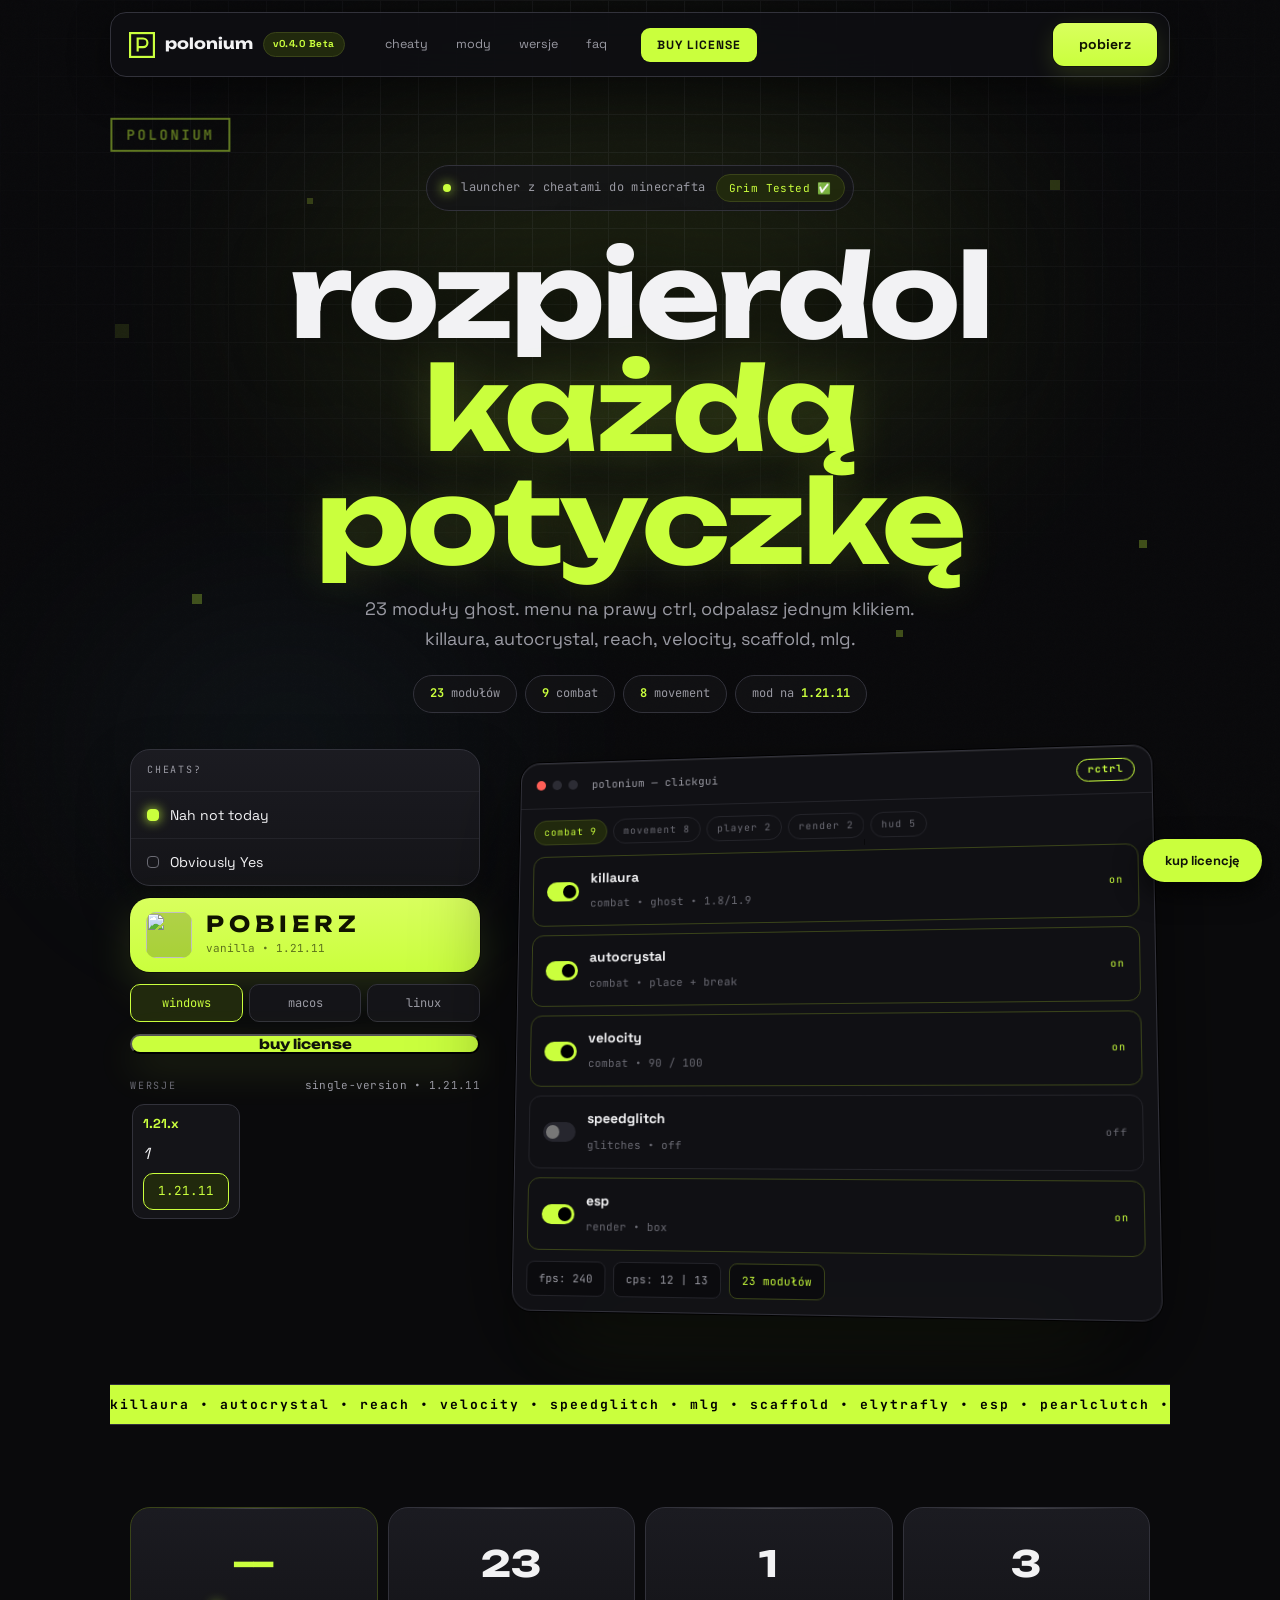
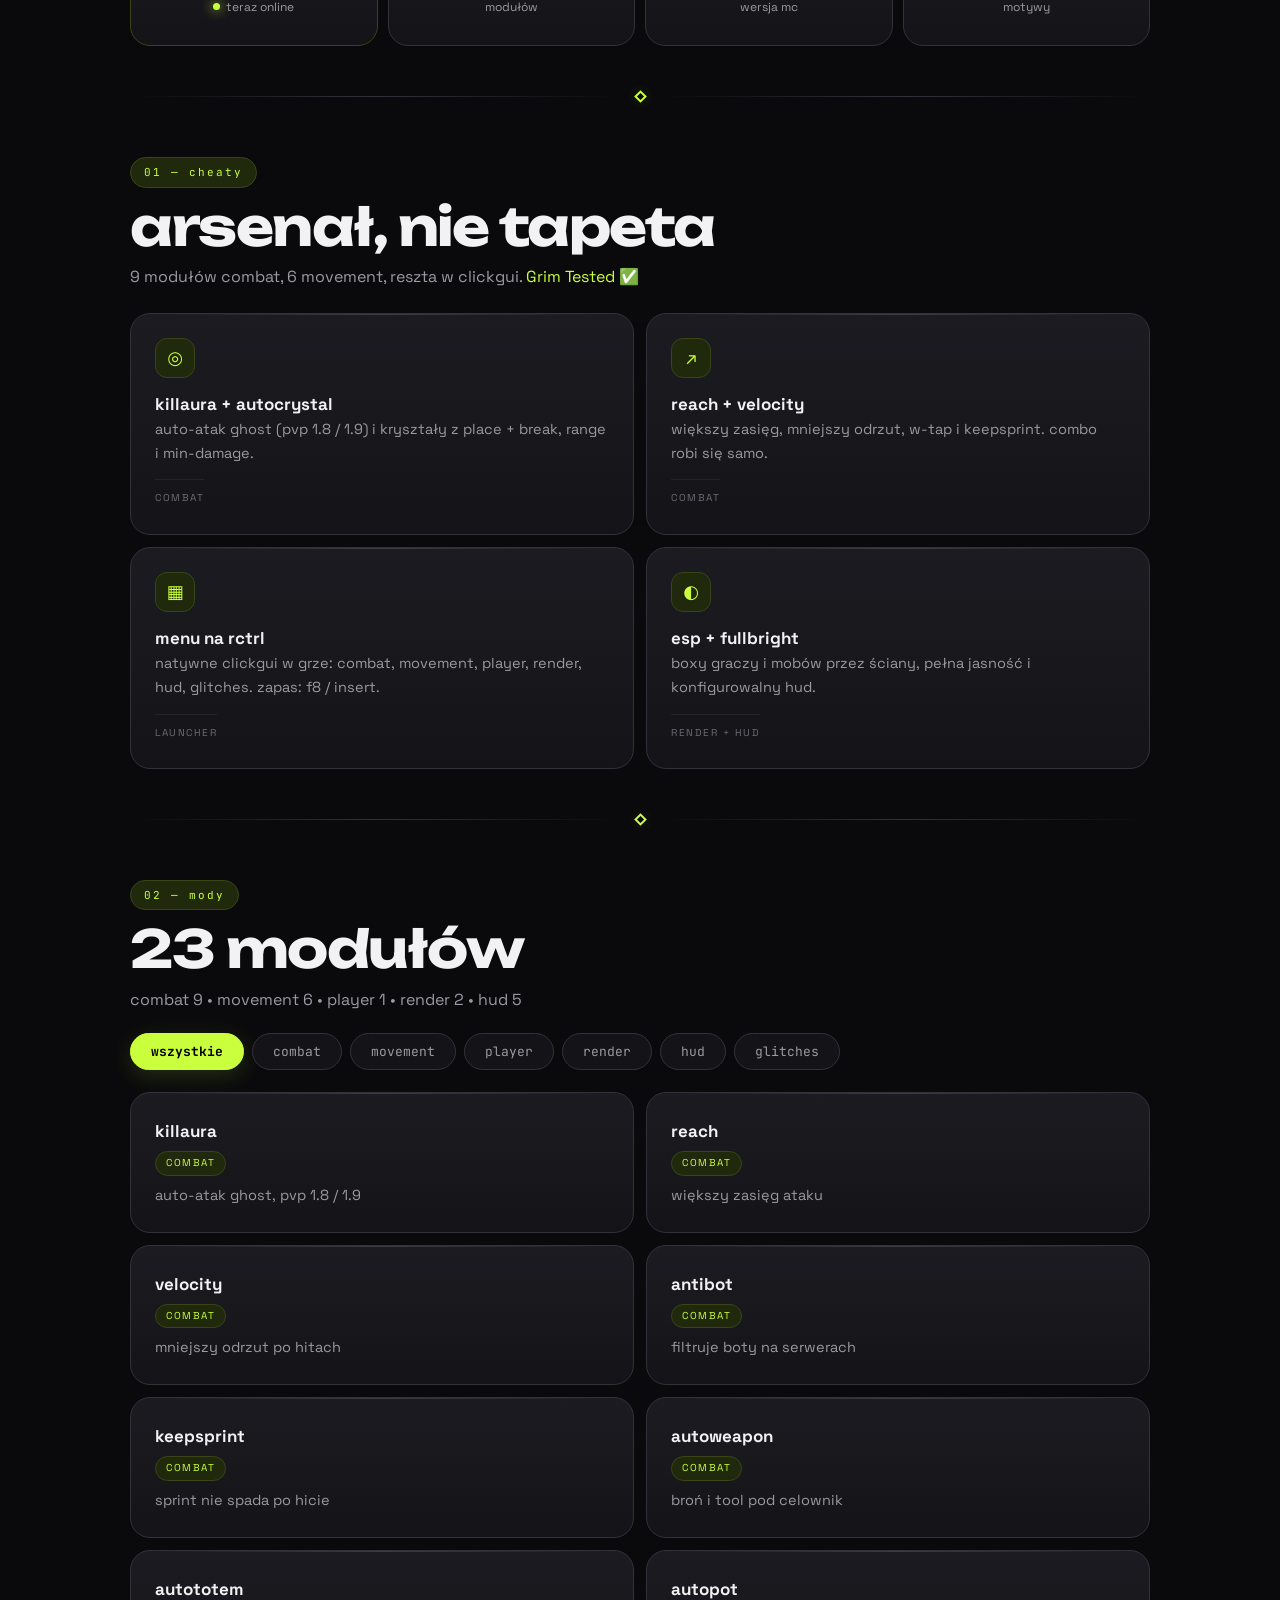
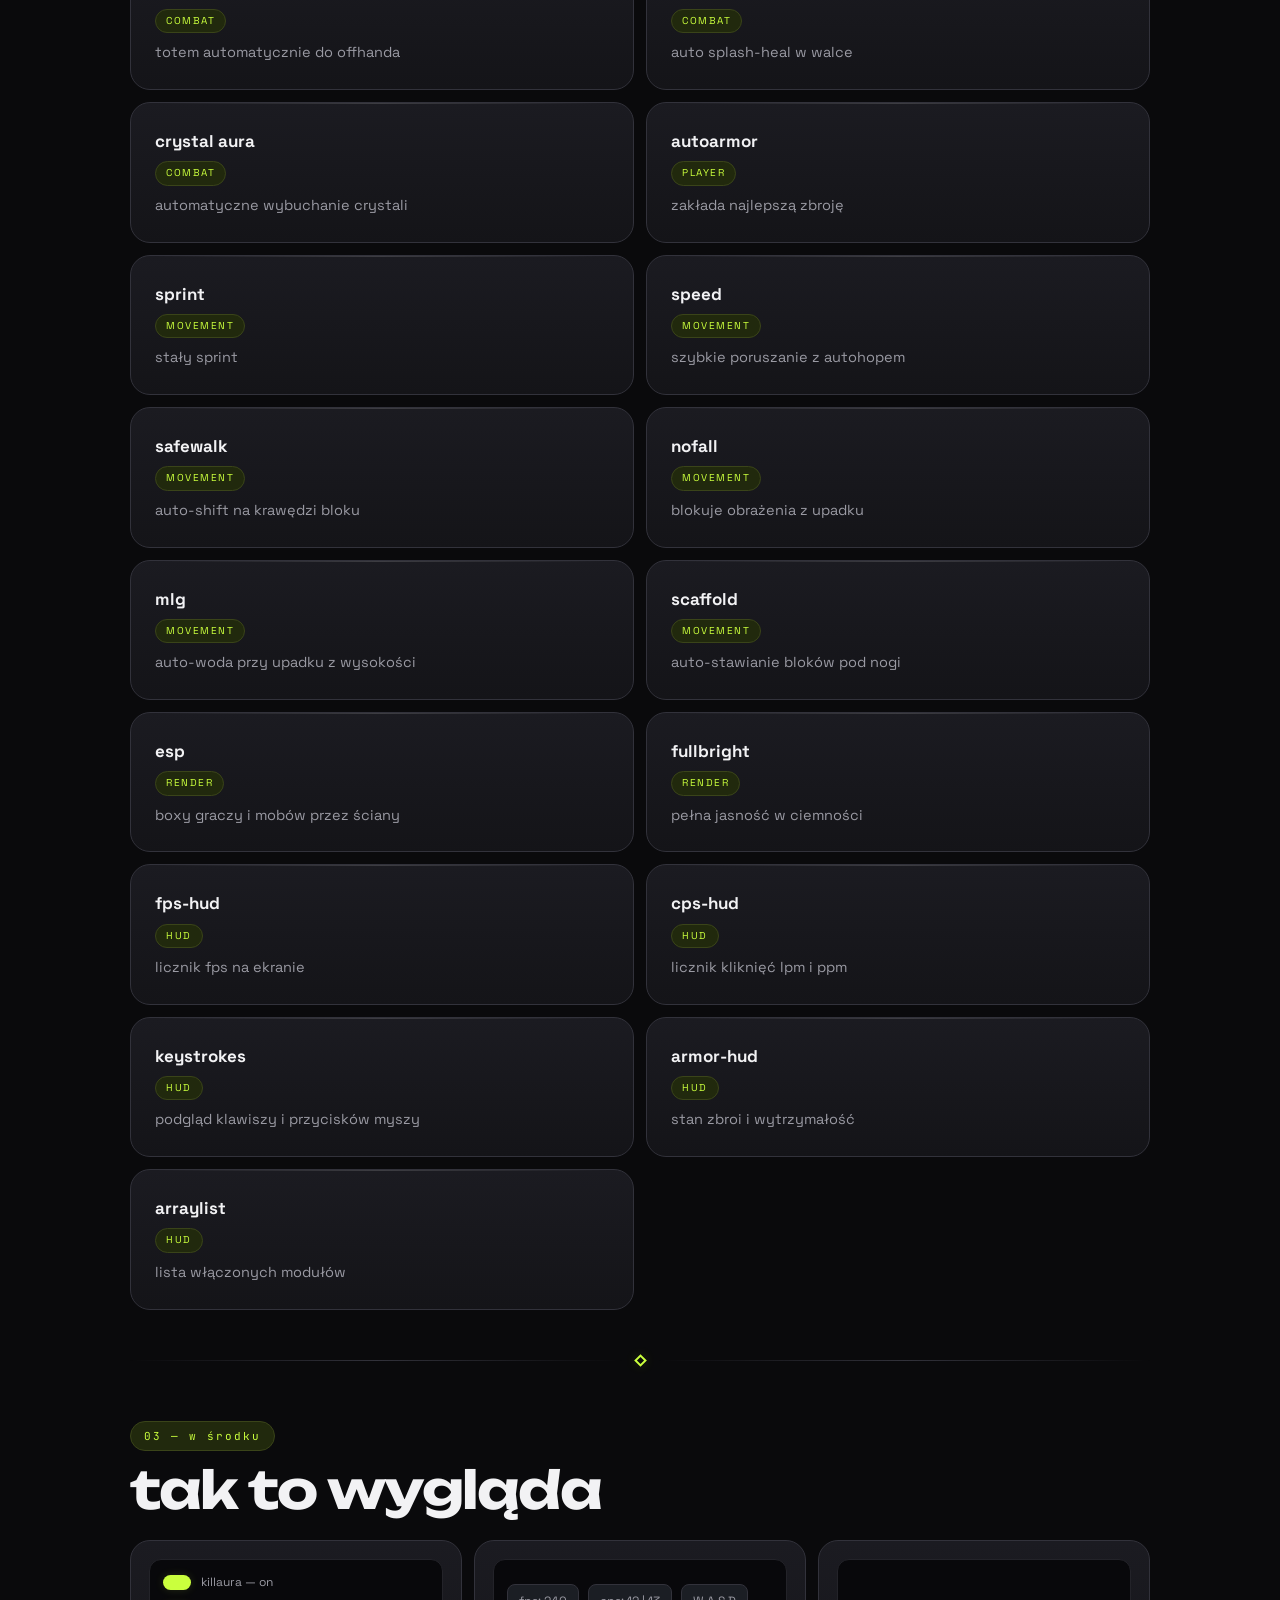
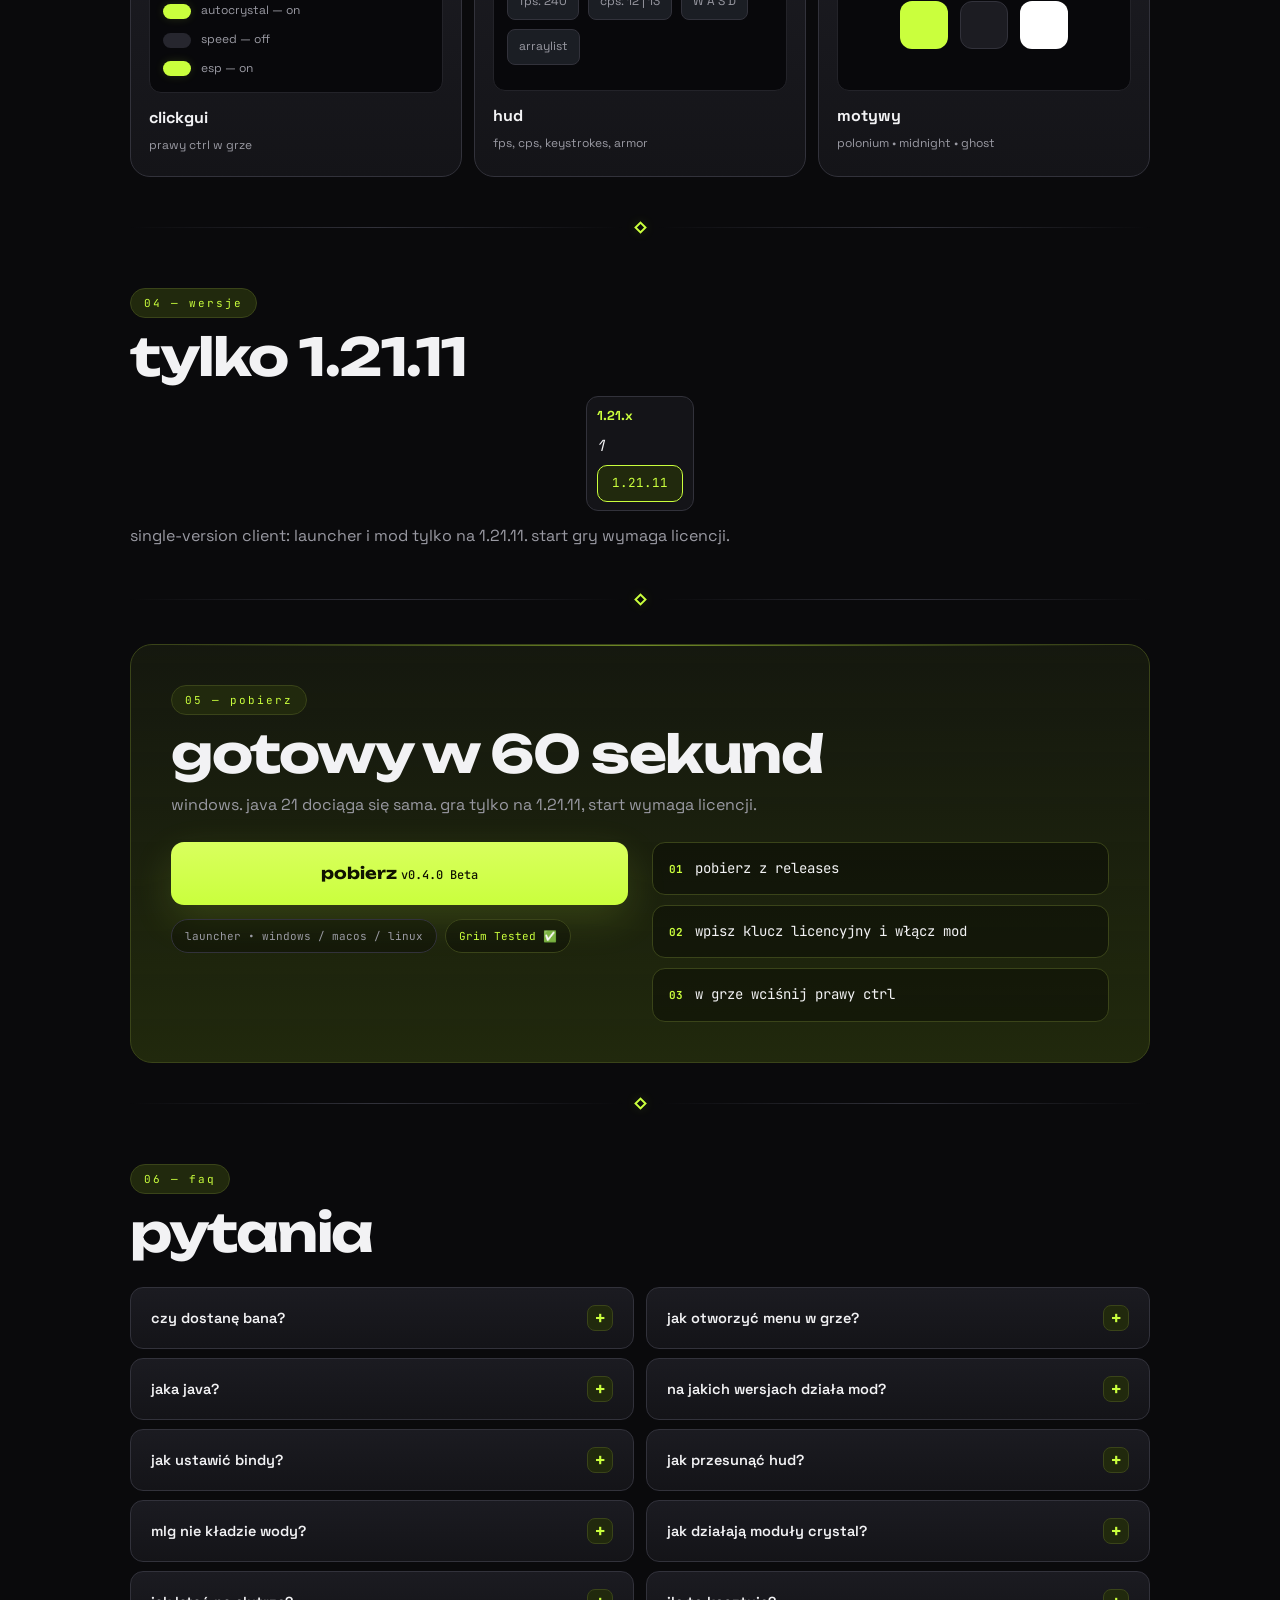
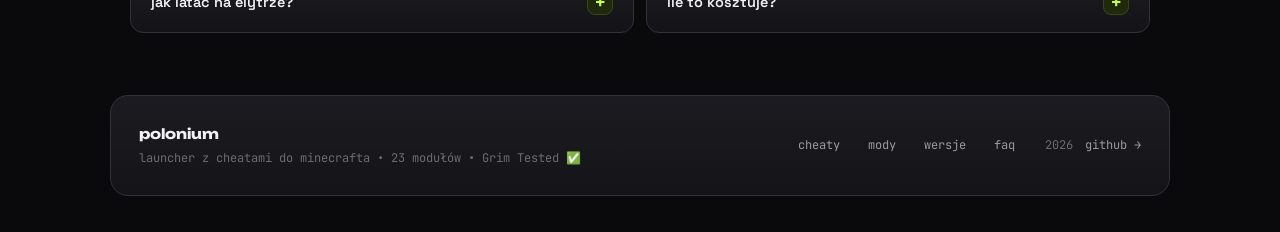
==== commit d4120efb: "chat: przycisk nowy (reset martwego ticketa)" ====
--- a/index.html
+++ b/index.html
@@ -177,7 +177,7 @@
 </footer>
 <button id="chat-fab" class="buy-open">kup licencję</button>
 <section id="chat-panel" class="hidden">
-  <div class="chat-head"><span>polonium · ticket</span><button id="chat-x">x</button></div>
+  <div class="chat-head"><span>polonium · ticket</span><span><button id="chat-new">nowy</button><button id="chat-x">x</button></span></div>
   <div id="chat-plan">
     <div class="chat-days">
       <button data-days="1" class="active">1D · 1zł</button>
--- a/styles.css
+++ b/styles.css
@@ -241,3 +241,6 @@
 #chat-input{display:flex;gap:7px;padding:10px 12px;border-top:1px solid var(--line,#242a31)}
 #chat-input input{flex:1;background:#0c0e11;border:1px solid var(--line,#242a31);border-radius:7px;color:var(--txt,#d7d7db);padding:8px 9px;font:13px "Space Grotesk",sans-serif;outline:none;min-width:0}
 #chat-input button{background:var(--acc);border:0;border-radius:7px;color:#10130a;font-weight:700;padding:0 16px;cursor:pointer}
+.chat-head span:last-child{display:flex;gap:6px}
+#chat-new{background:transparent;border:1px solid var(--line,#242a31);border-radius:6px;color:var(--dim,#8a8f98);cursor:pointer;font:700 10px "JetBrains Mono",monospace;padding:3px 10px;text-transform:uppercase;letter-spacing:1px}
+#chat-new:hover{color:var(--acc);border-color:var(--acc)}
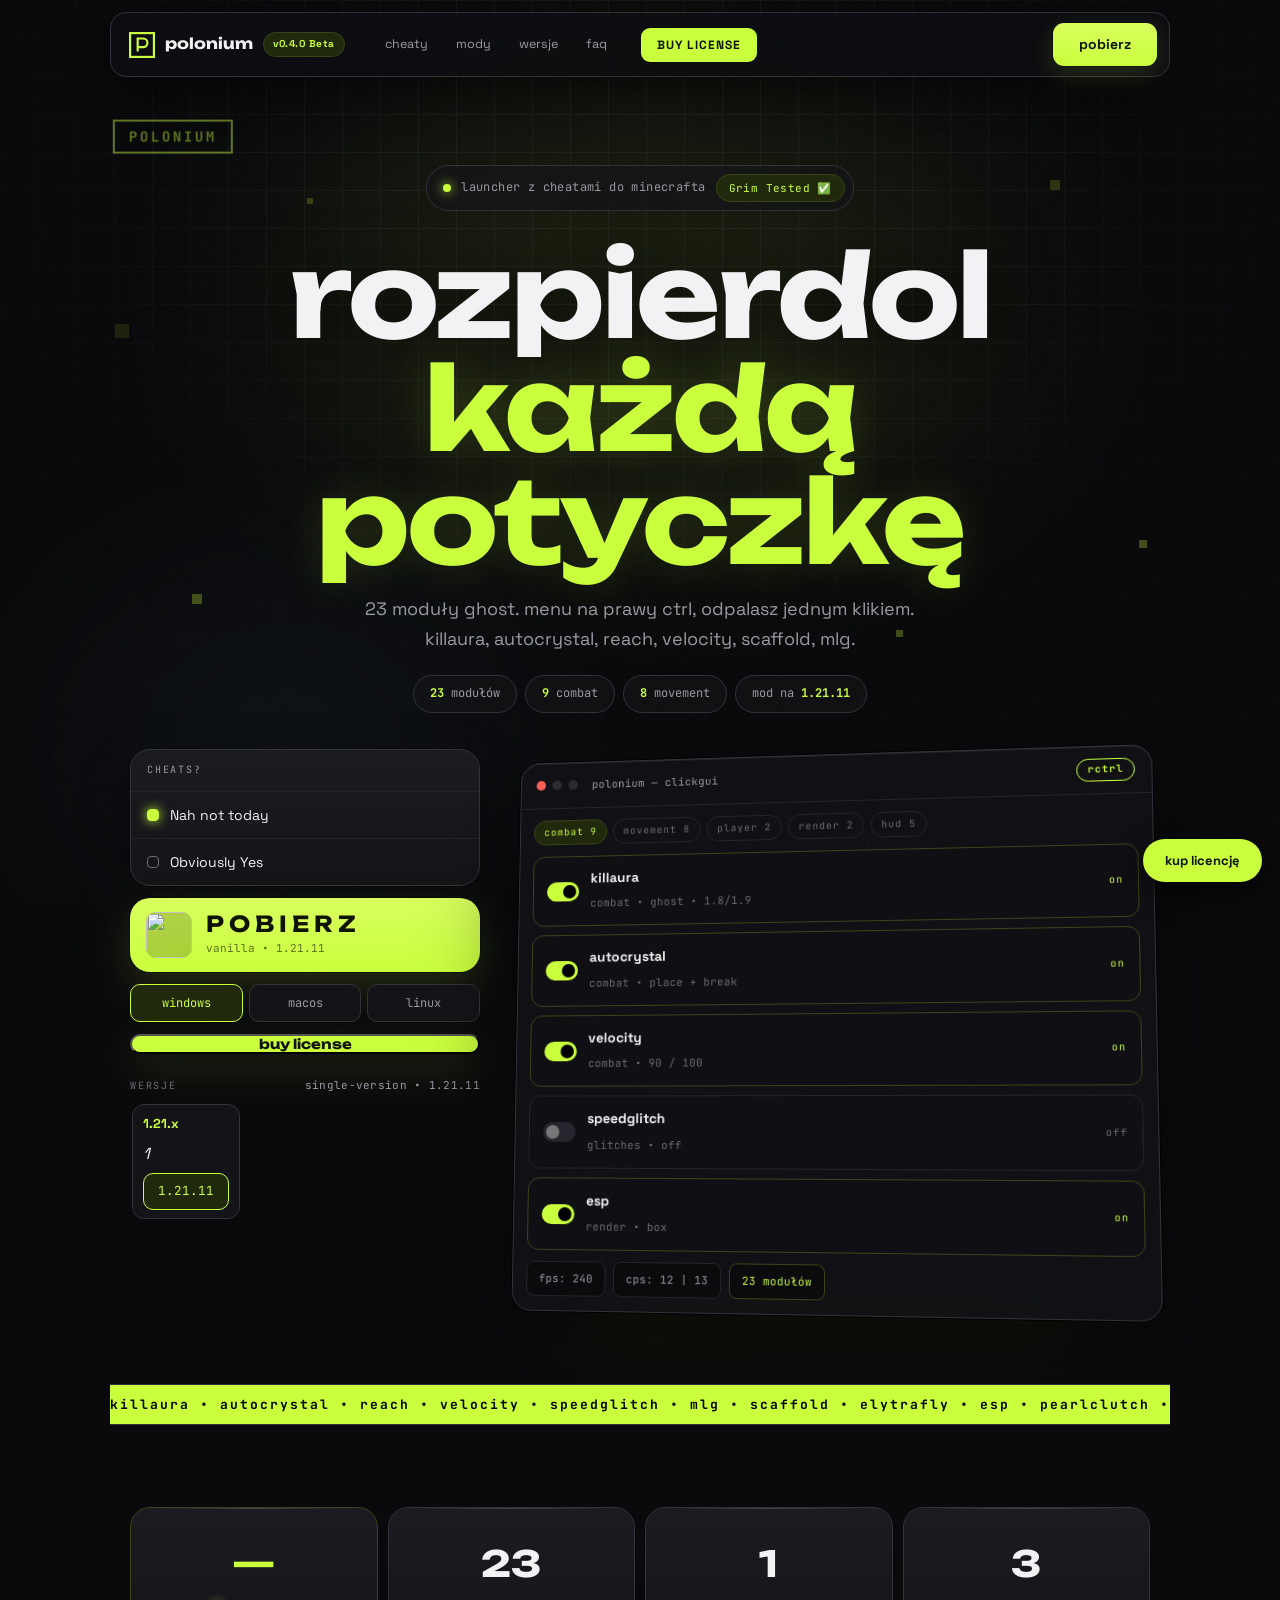
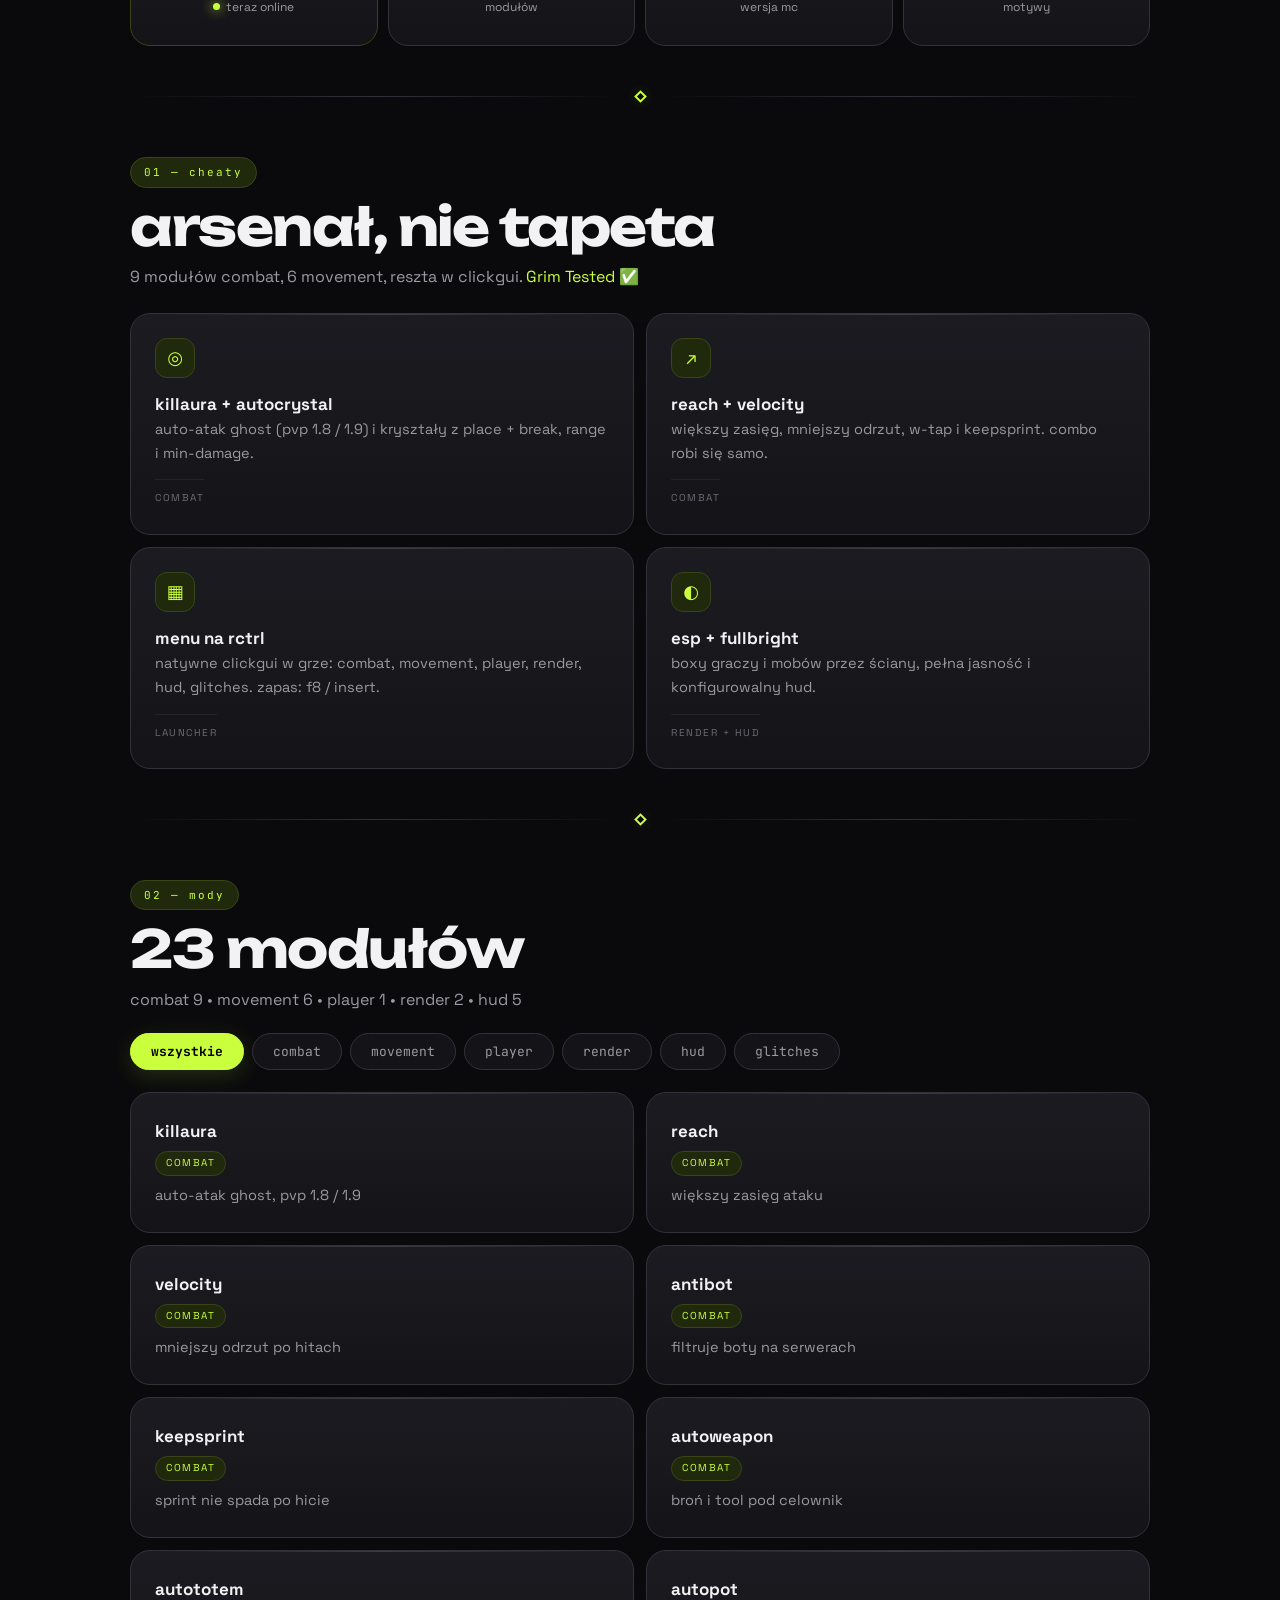
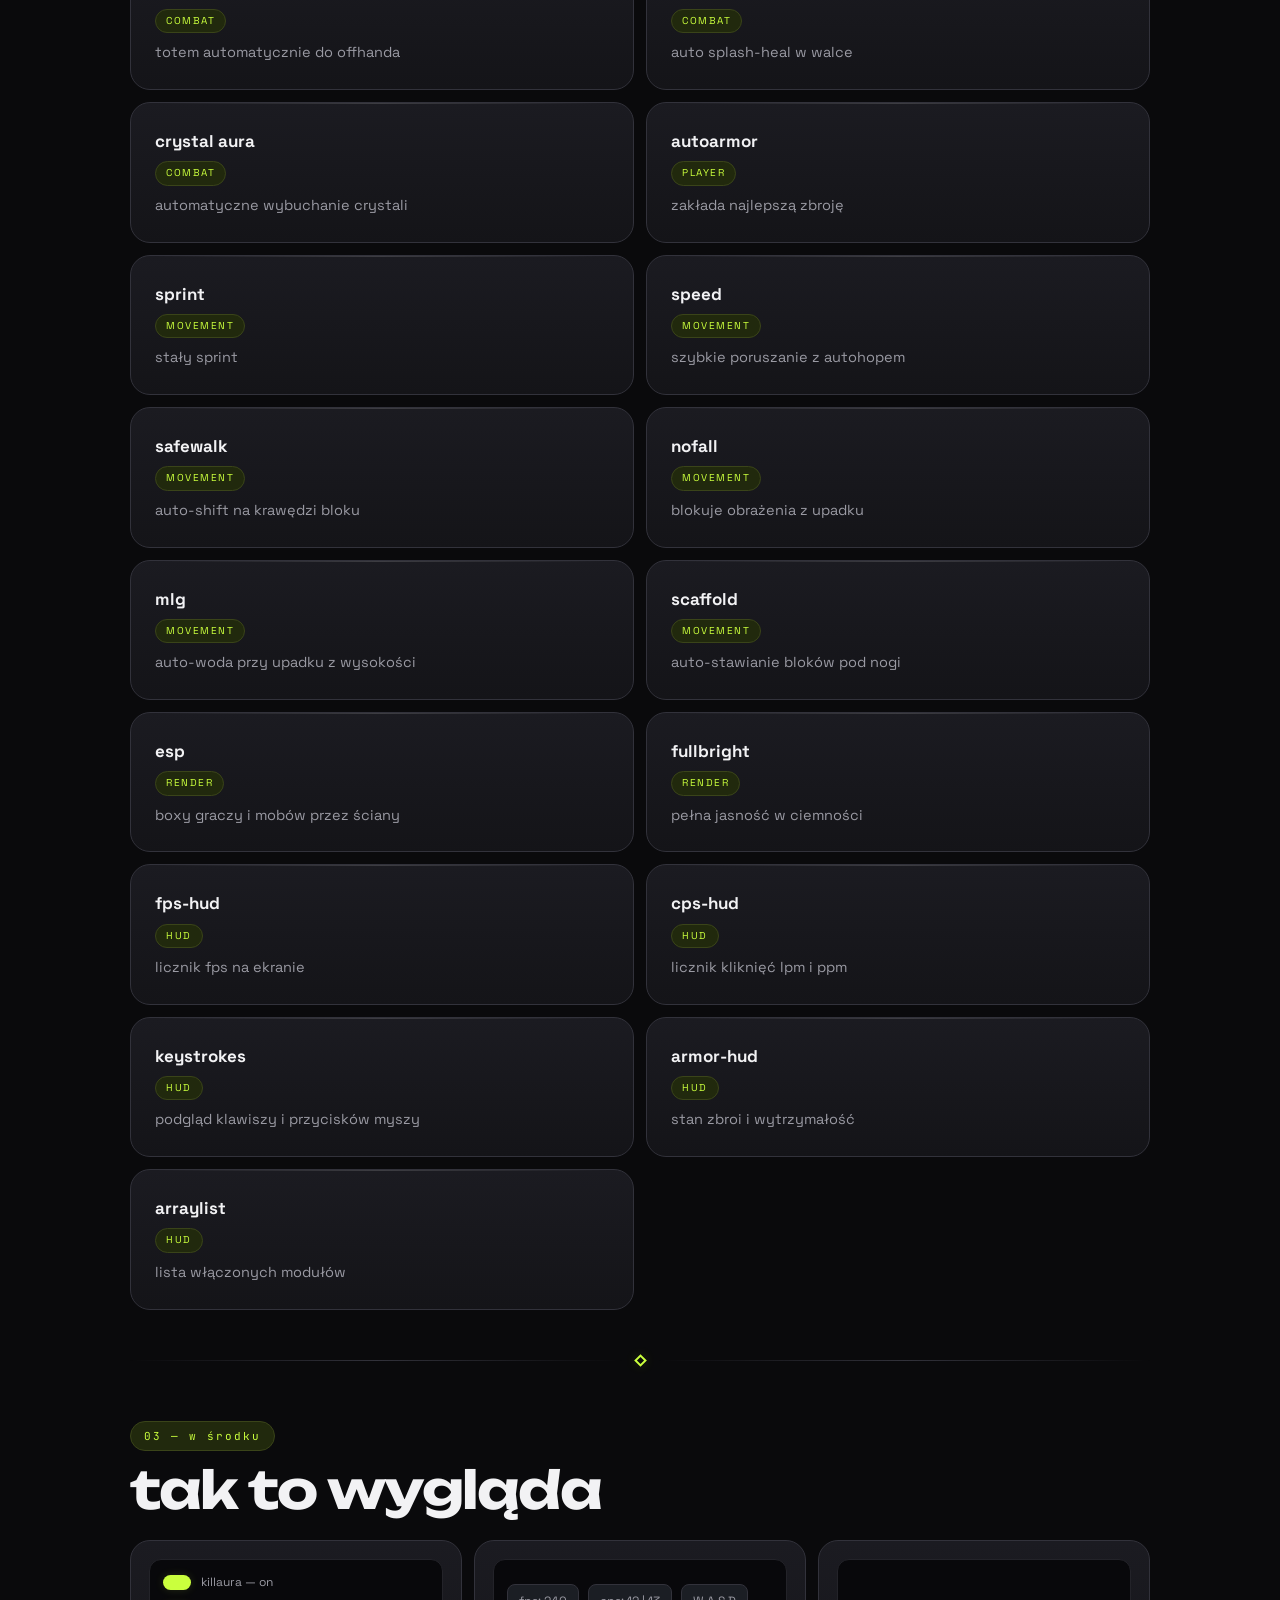
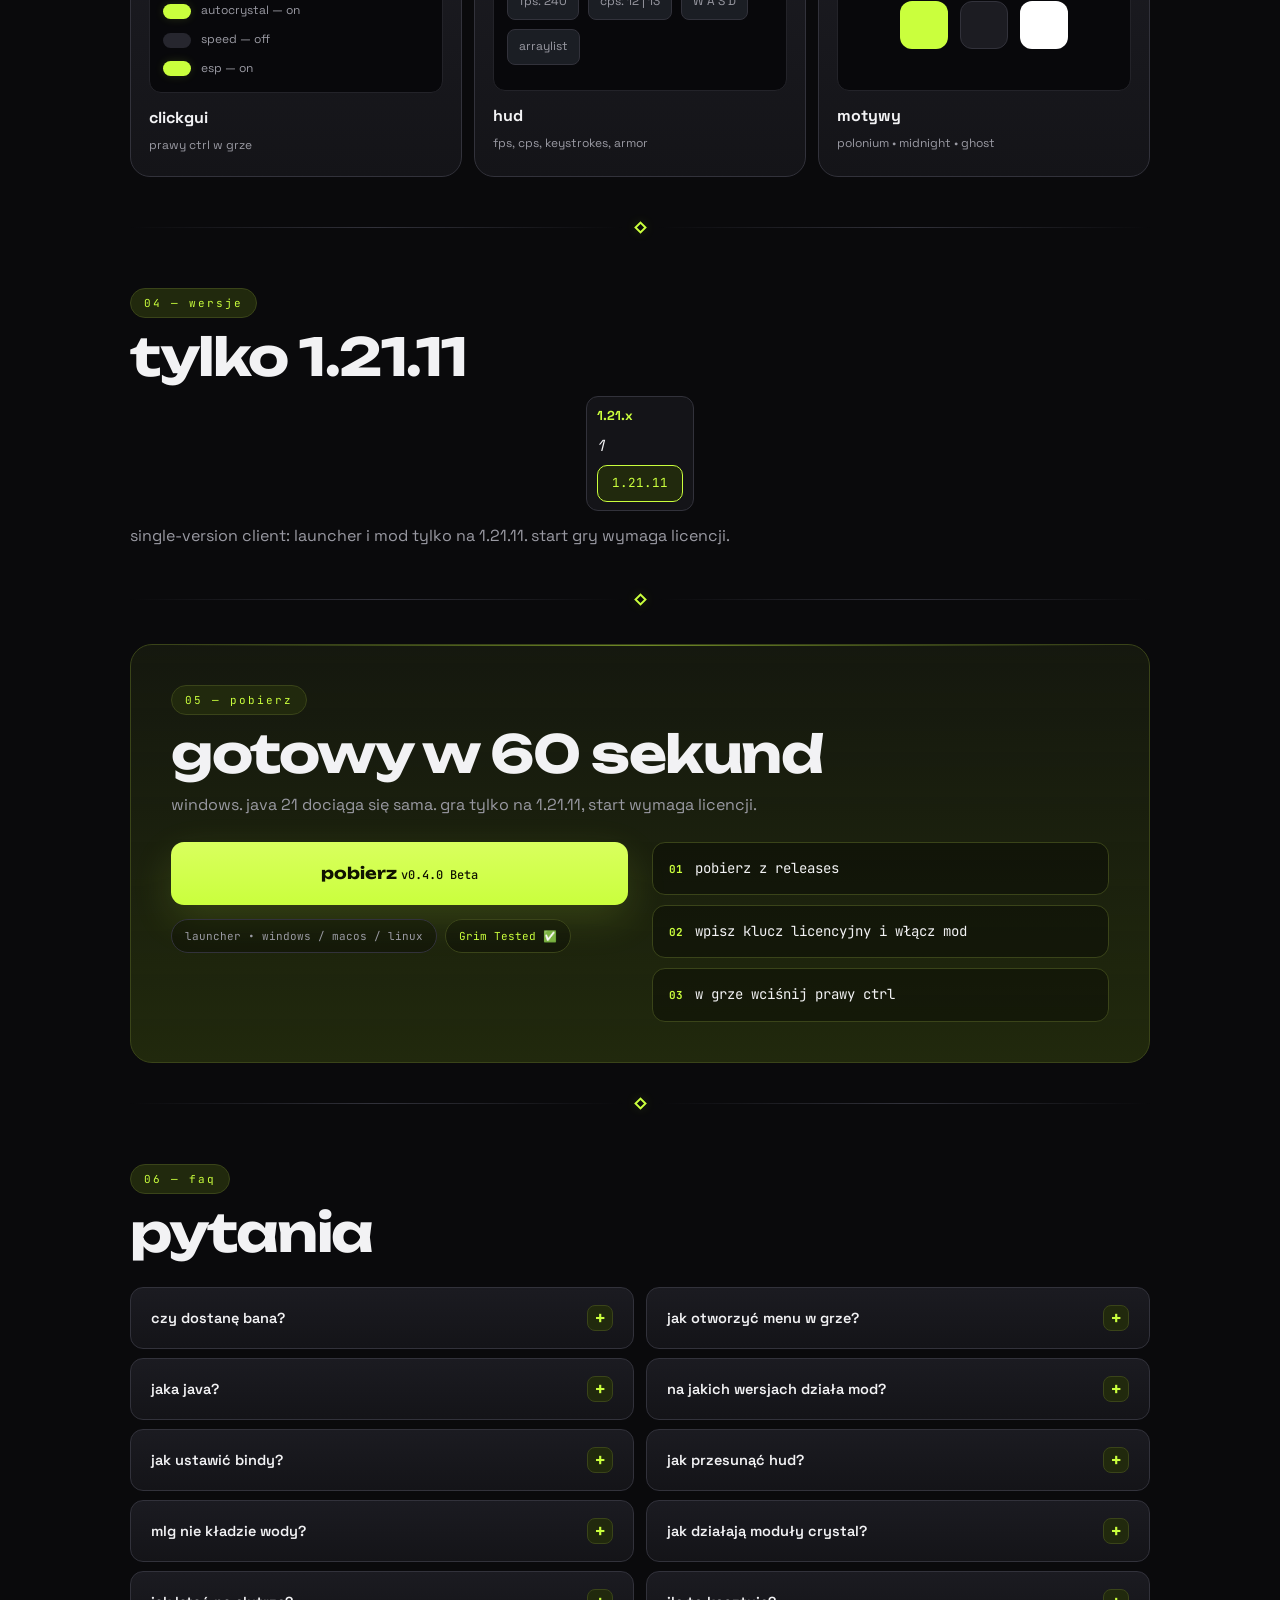
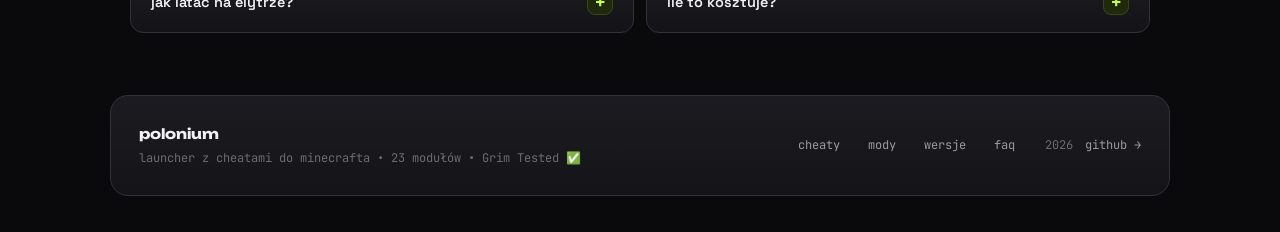
==== commit def50529: "chat: user zamyka ticketa (koniec + adnotacja)" ====
--- a/index.html
+++ b/index.html
@@ -177,7 +177,7 @@
 </footer>
 <button id="chat-fab" class="buy-open">kup licencję</button>
 <section id="chat-panel" class="hidden">
-  <div class="chat-head"><span>polonium · ticket</span><span><button id="chat-new">nowy</button><button id="chat-x">x</button></span></div>
+  <div class="chat-head"><span>polonium · ticket</span><span><button id="chat-end">koniec</button><button id="chat-new">nowy</button><button id="chat-x">x</button></span></div>
   <div id="chat-plan">
     <div class="chat-days">
       <button data-days="1" class="active">1D · 1zł</button>
--- a/styles.css
+++ b/styles.css
@@ -242,5 +242,5 @@
 #chat-input input{flex:1;background:#0c0e11;border:1px solid var(--line,#242a31);border-radius:7px;color:var(--txt,#d7d7db);padding:8px 9px;font:13px "Space Grotesk",sans-serif;outline:none;min-width:0}
 #chat-input button{background:var(--acc);border:0;border-radius:7px;color:#10130a;font-weight:700;padding:0 16px;cursor:pointer}
 .chat-head span:last-child{display:flex;gap:6px}
-#chat-new{background:transparent;border:1px solid var(--line,#242a31);border-radius:6px;color:var(--dim,#8a8f98);cursor:pointer;font:700 10px "JetBrains Mono",monospace;padding:3px 10px;text-transform:uppercase;letter-spacing:1px}
-#chat-new:hover{color:var(--acc);border-color:var(--acc)}
+#chat-new,#chat-end{background:transparent;border:1px solid var(--line,#242a31);border-radius:6px;color:var(--dim,#8a8f98);cursor:pointer;font:700 10px "JetBrains Mono",monospace;padding:3px 10px;text-transform:uppercase;letter-spacing:1px}
+#chat-new:hover,#chat-end:hover{color:var(--acc);border-color:var(--acc)}
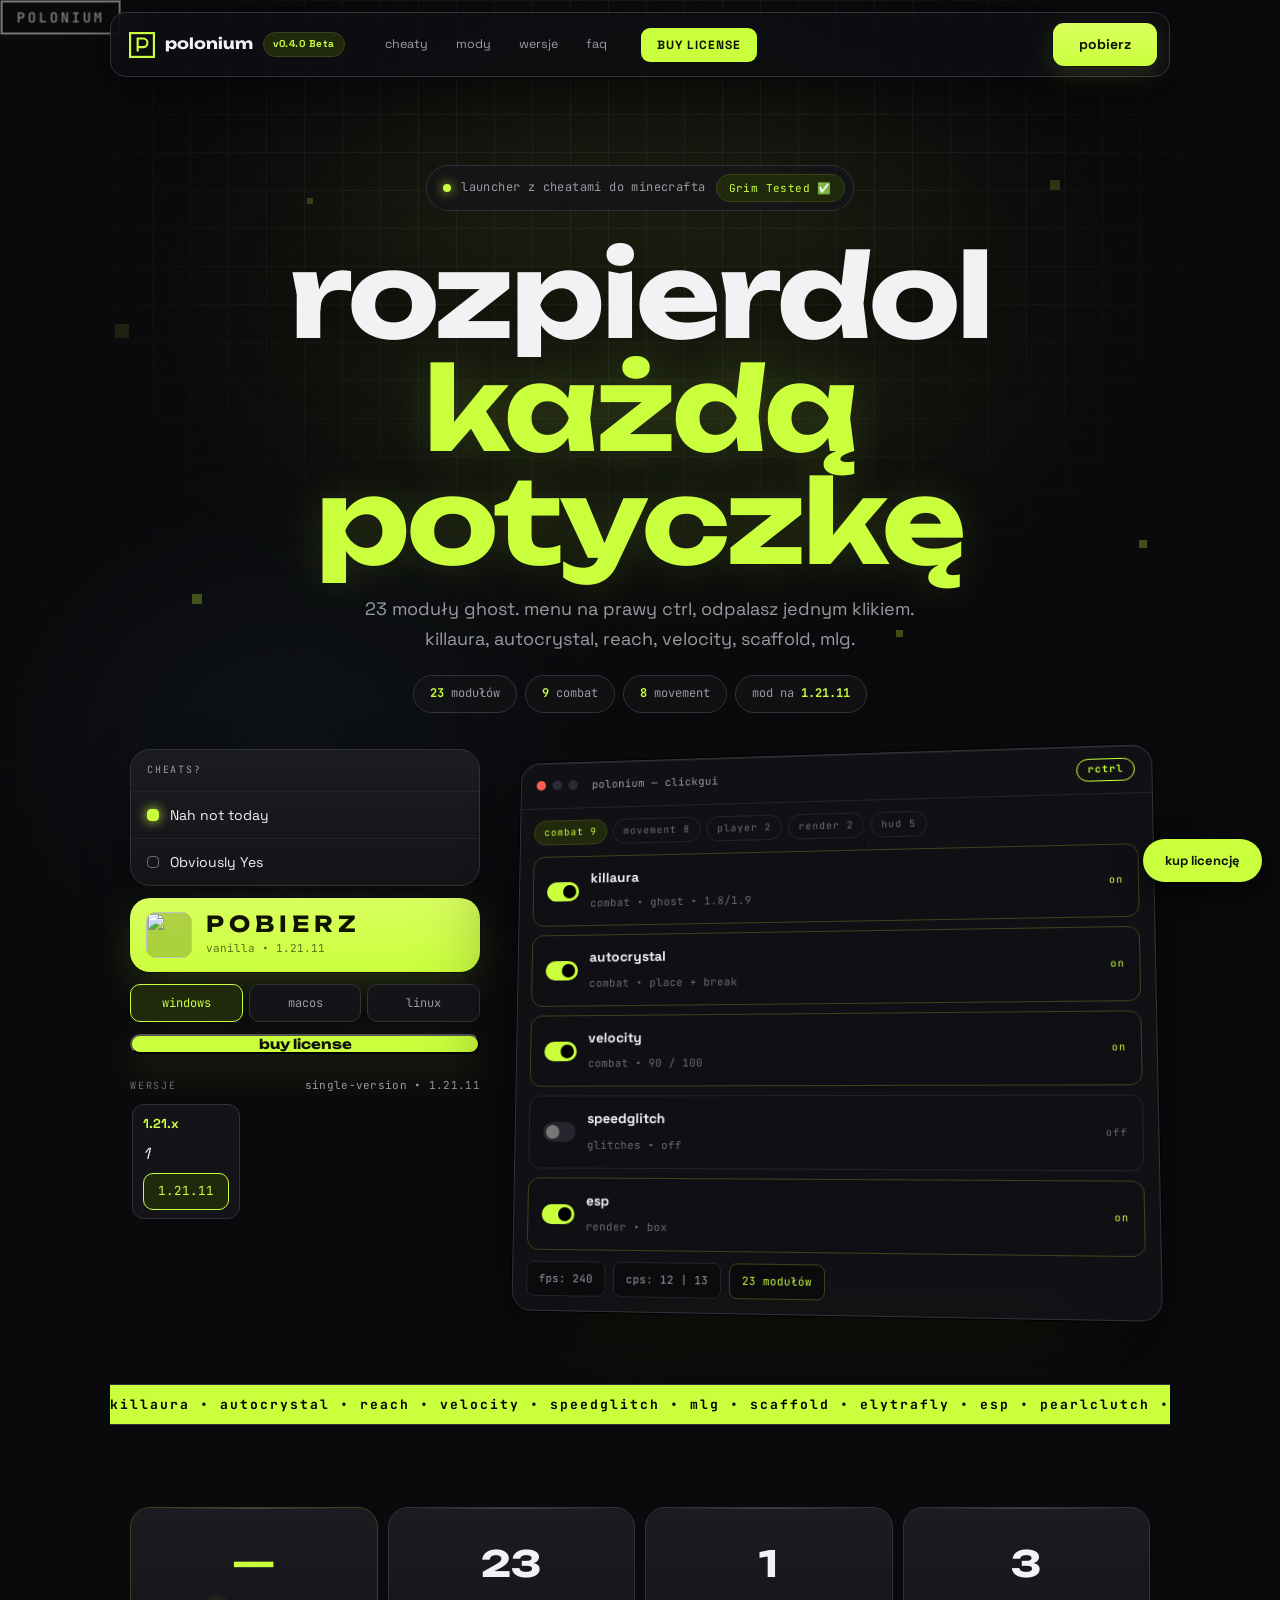
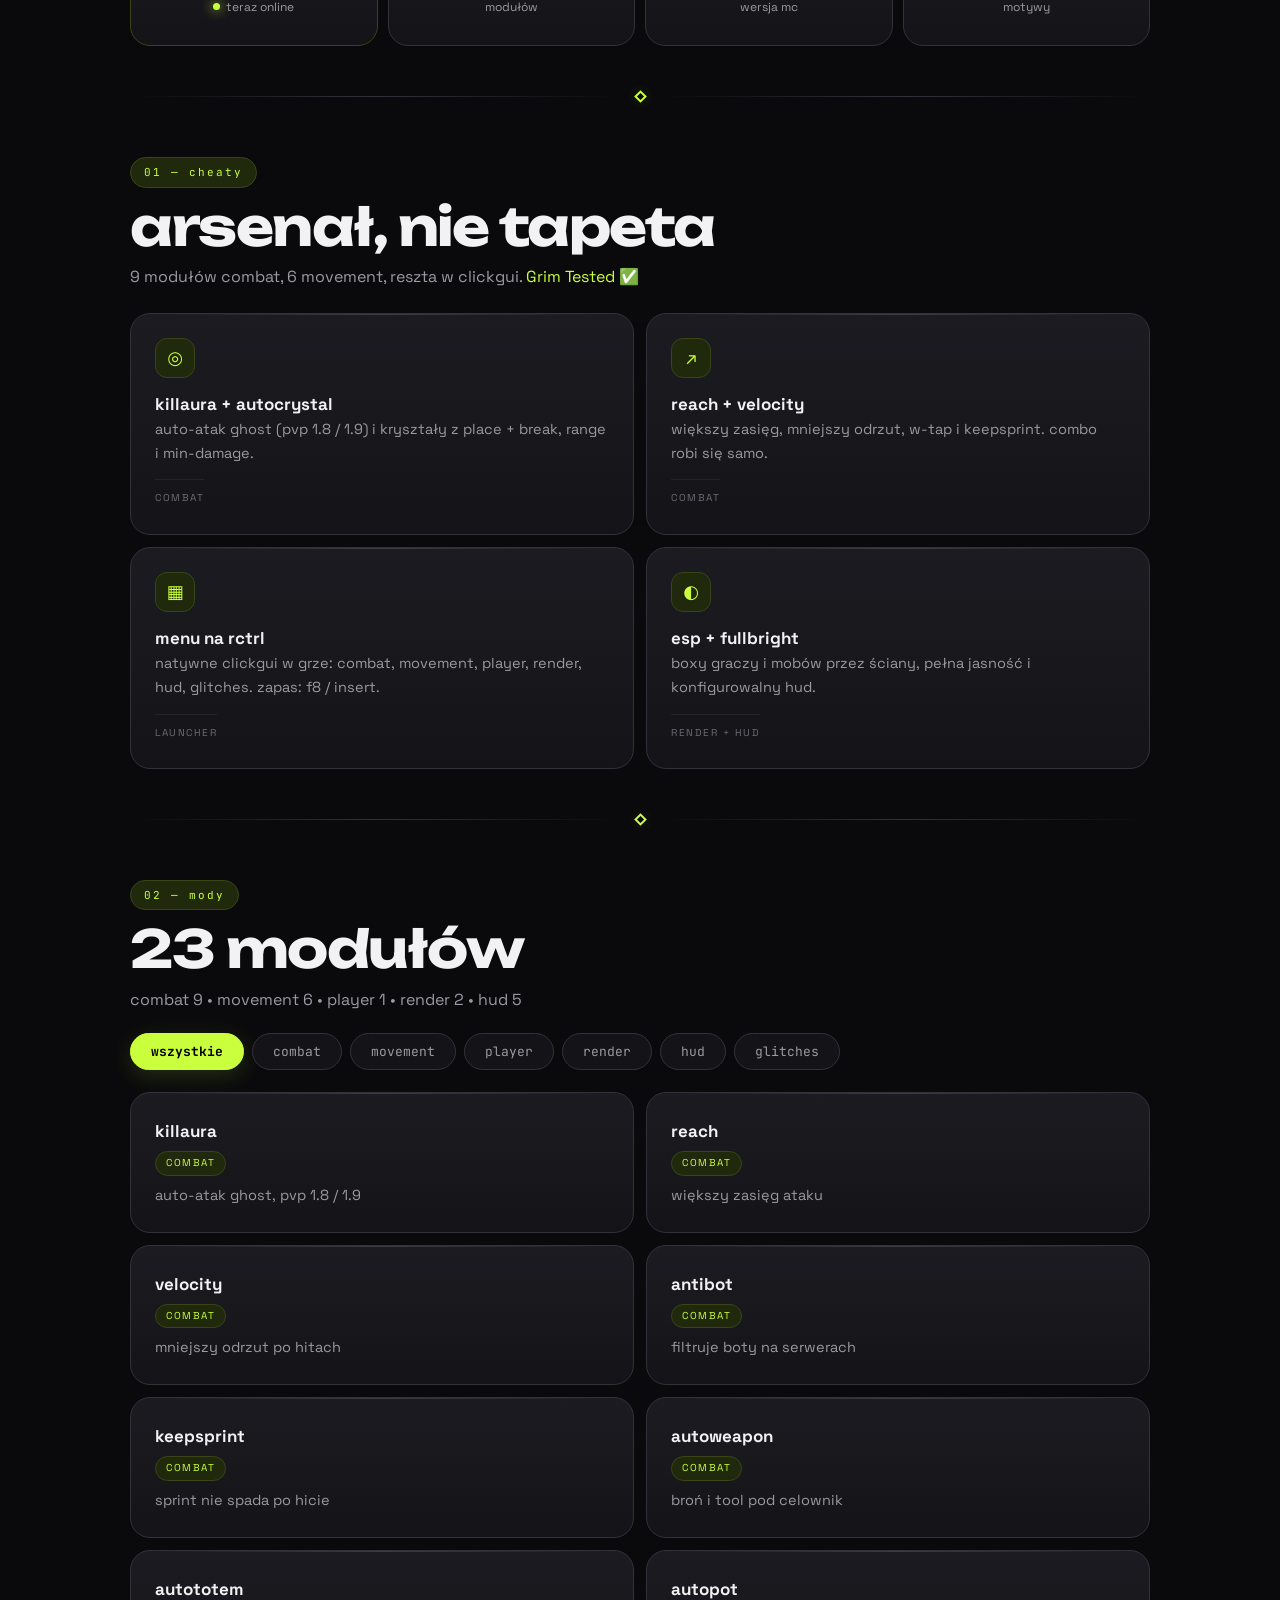
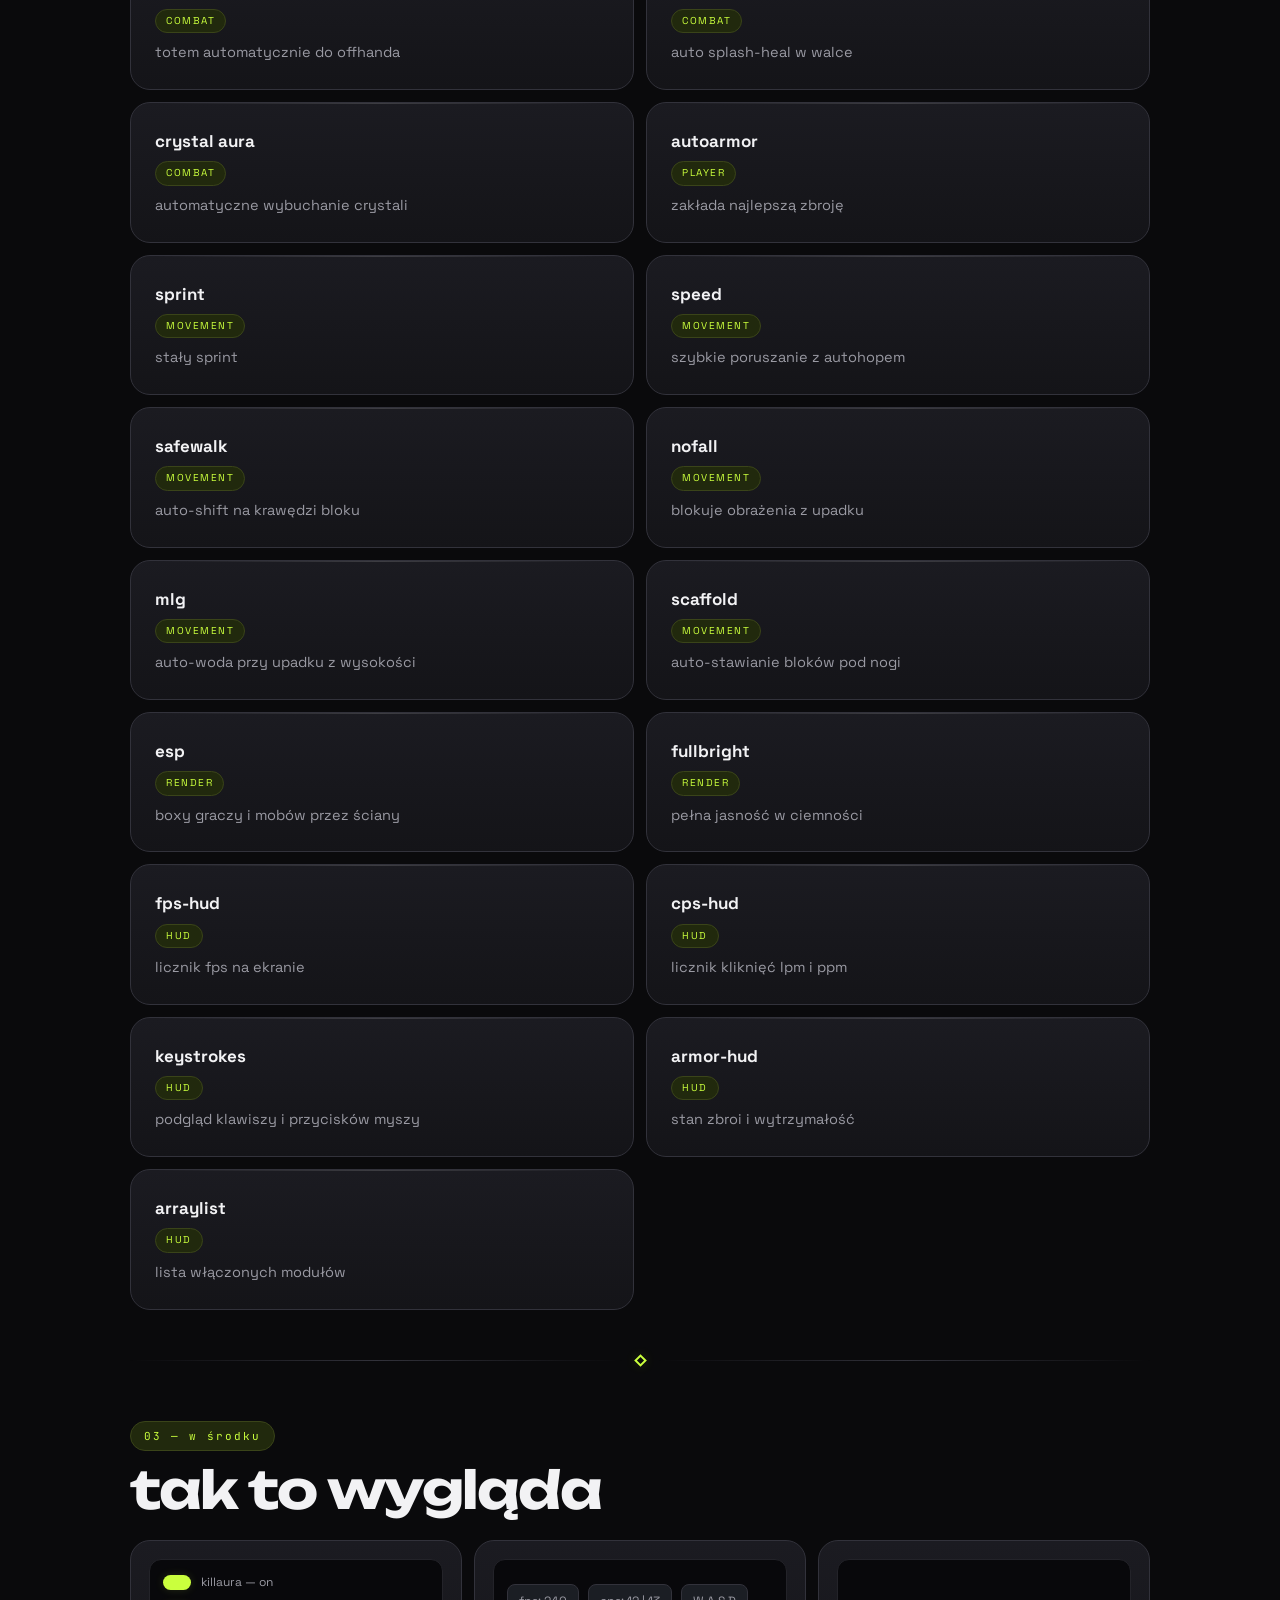
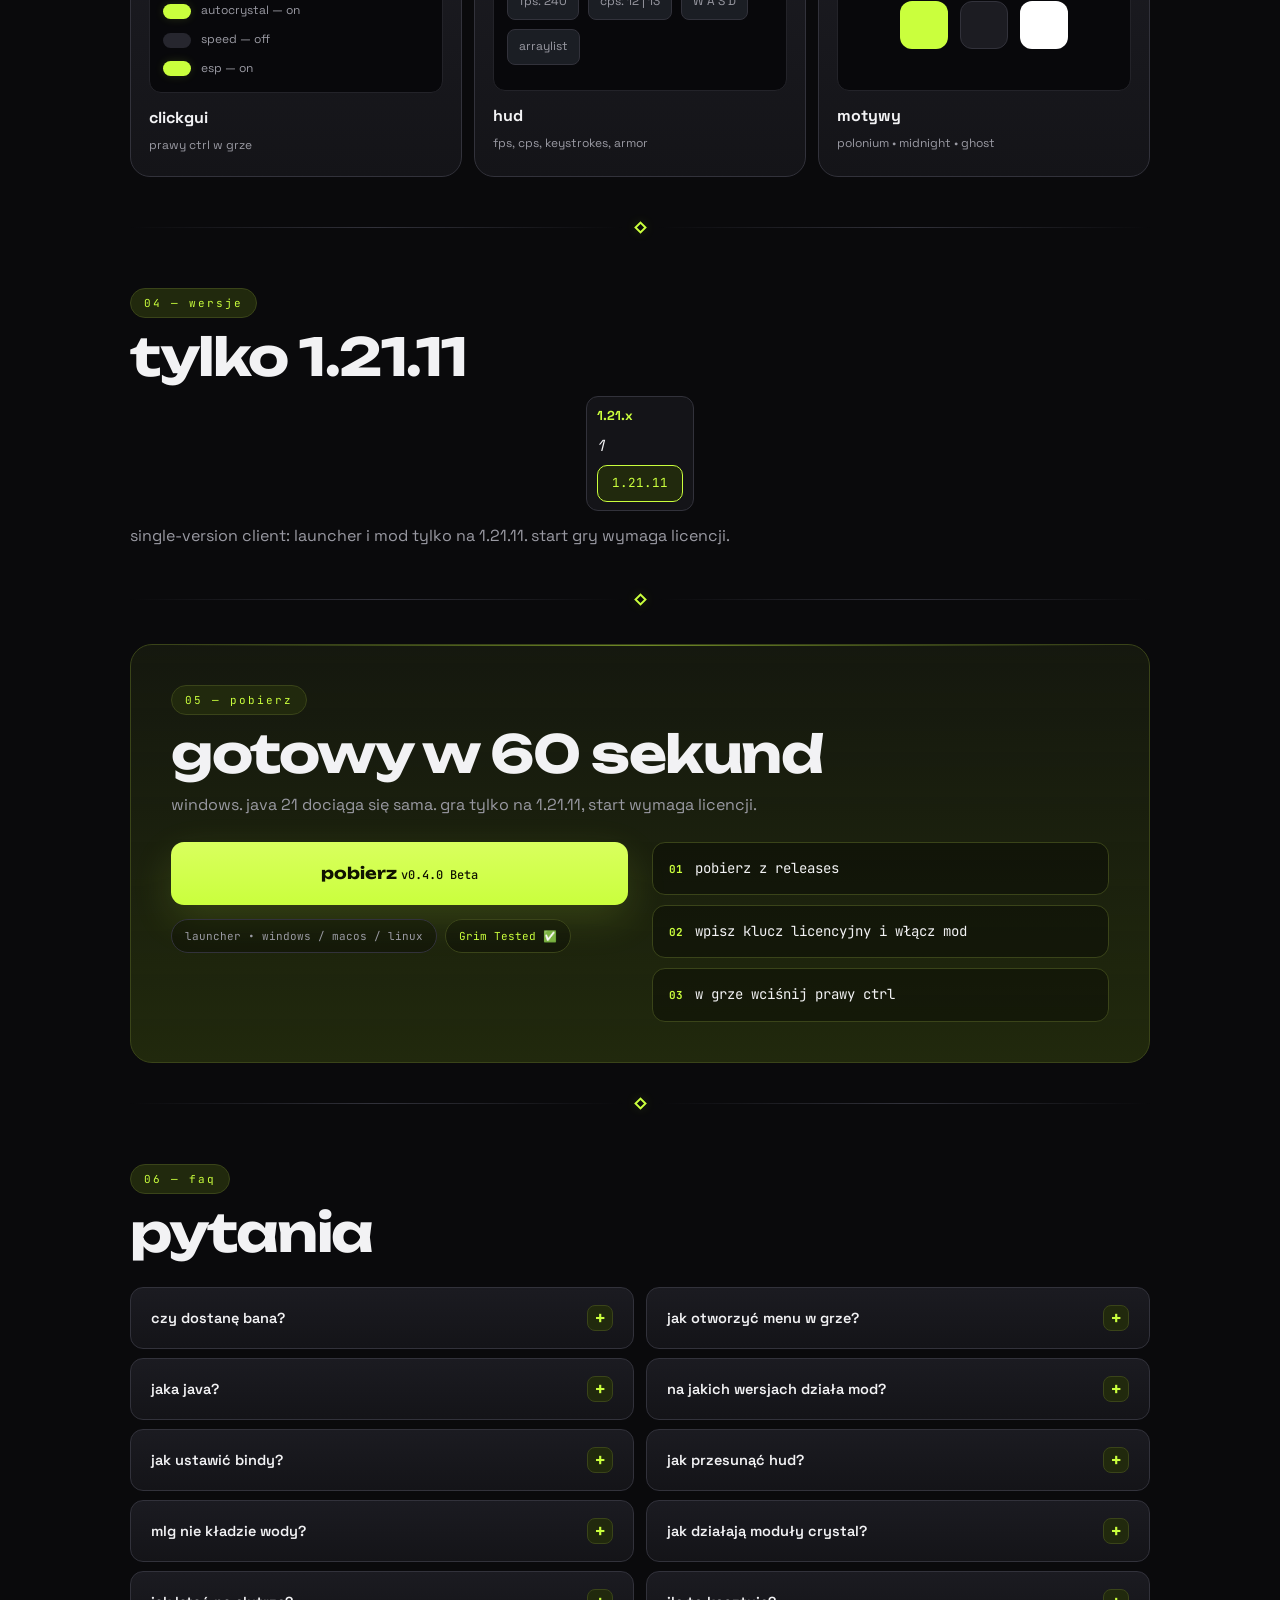
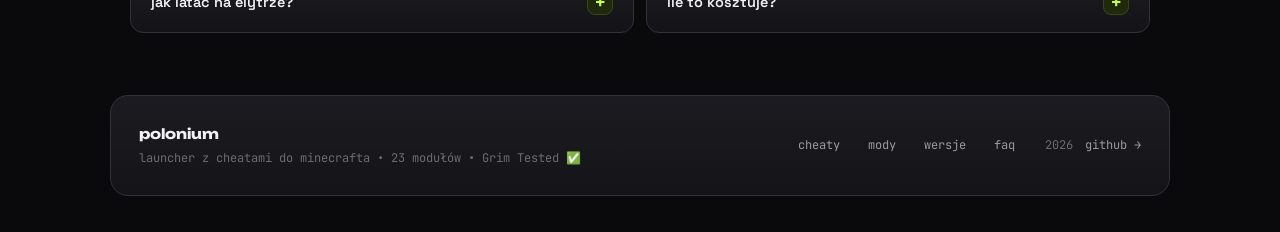
==== commit ce44c9a5: "chat: pasek pelny czat + odstepy w naglowku" ====
--- a/index.html
+++ b/index.html
@@ -178,6 +178,9 @@
 <button id="chat-fab" class="buy-open">kup licencję</button>
 <section id="chat-panel" class="hidden">
   <div class="chat-head"><span>polonium · ticket</span><span><button id="chat-end">koniec</button><button id="chat-new">nowy</button><button id="chat-x">x</button></span></div>
+  <div id="chat-actions" class="hidden">
+    <a id="chat-full" href="#" target="_blank">pełny czat ↗</a>
+  </div>
   <div id="chat-plan">
     <div class="chat-days">
       <button data-days="1" class="active">1D · 1zł</button>
--- a/styles.css
+++ b/styles.css
@@ -244,3 +244,6 @@
 .chat-head span:last-child{display:flex;gap:6px}
 #chat-new,#chat-end{background:transparent;border:1px solid var(--line,#242a31);border-radius:6px;color:var(--dim,#8a8f98);cursor:pointer;font:700 10px "JetBrains Mono",monospace;padding:3px 10px;text-transform:uppercase;letter-spacing:1px}
 #chat-new:hover,#chat-end:hover{color:var(--acc);border-color:var(--acc)}
+#chat-actions{display:flex;gap:7px;padding:8px 12px;border-bottom:1px solid var(--line,#242a31)}
+#chat-actions.hidden{display:none}
+#chat-full{flex:1;text-align:center;background:var(--acc);border-radius:7px;color:#10130a;font-weight:700;padding:8px;text-decoration:none;font-size:13px}
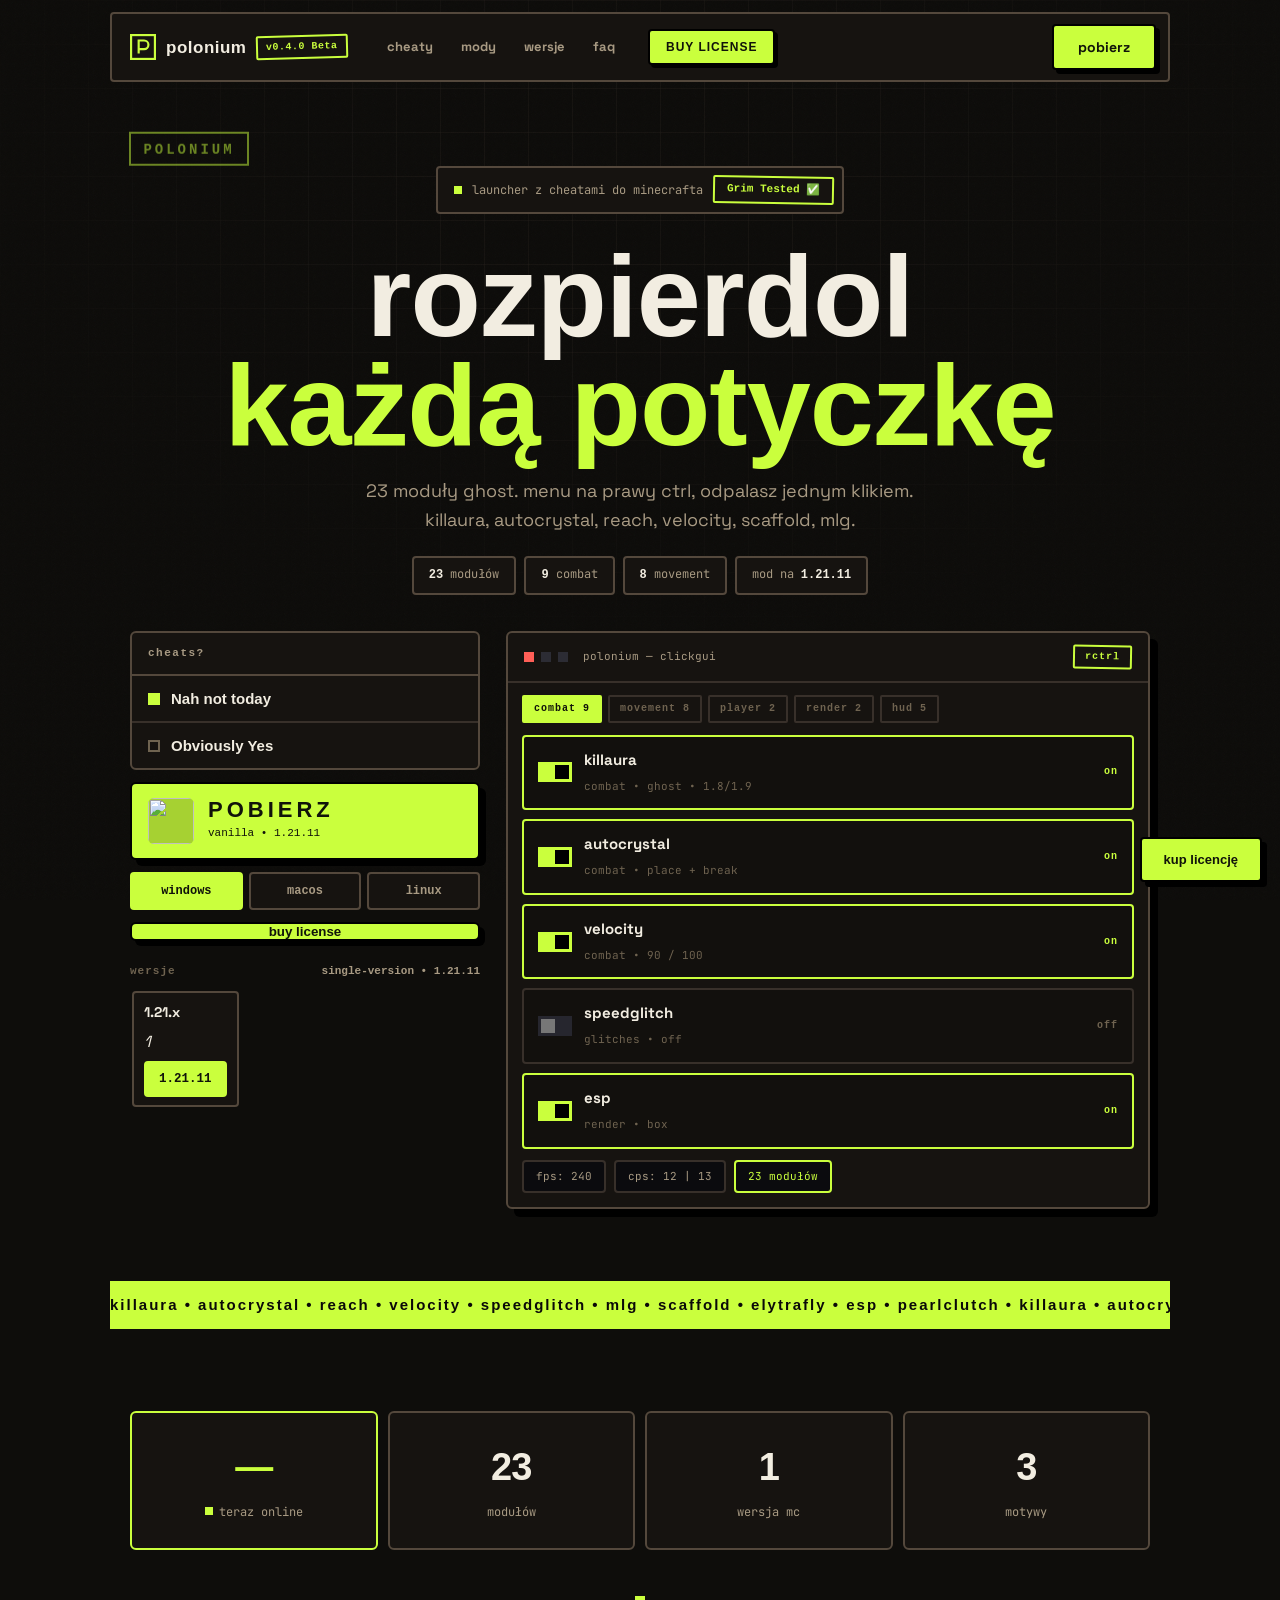
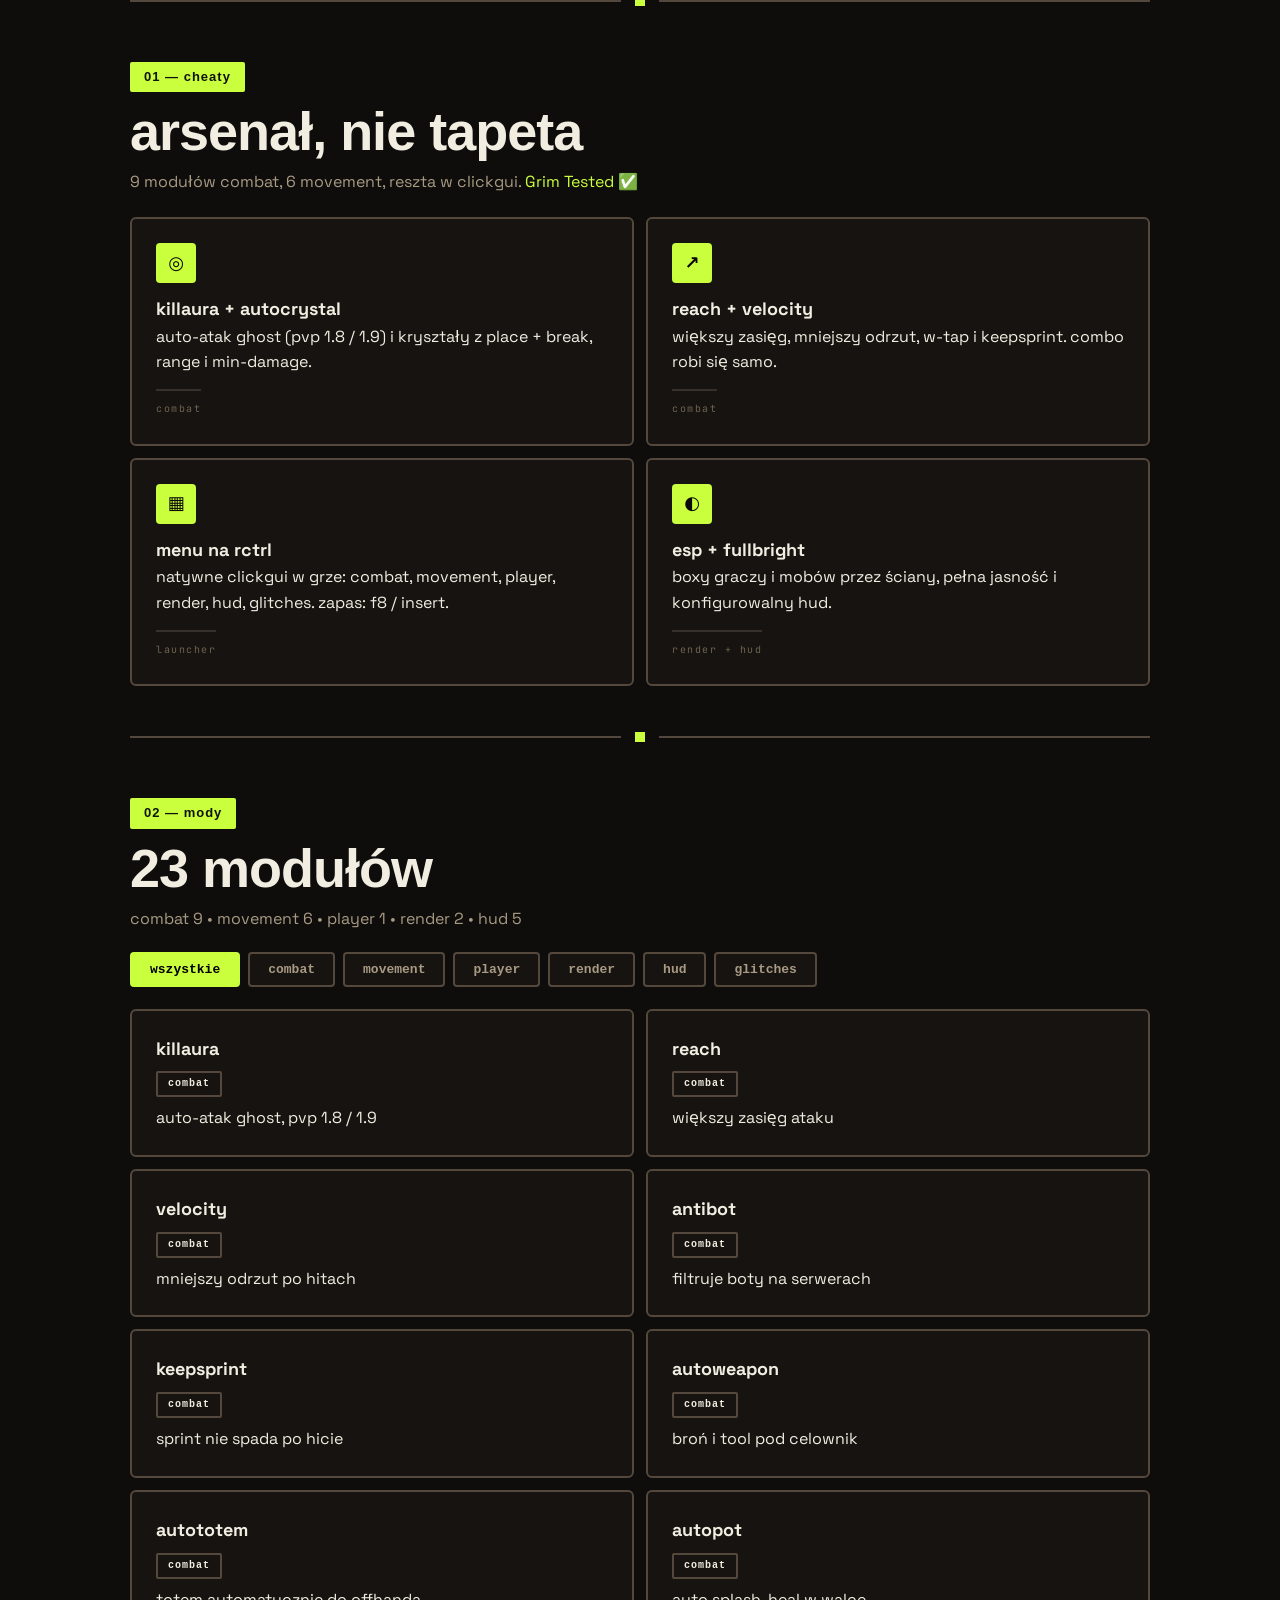
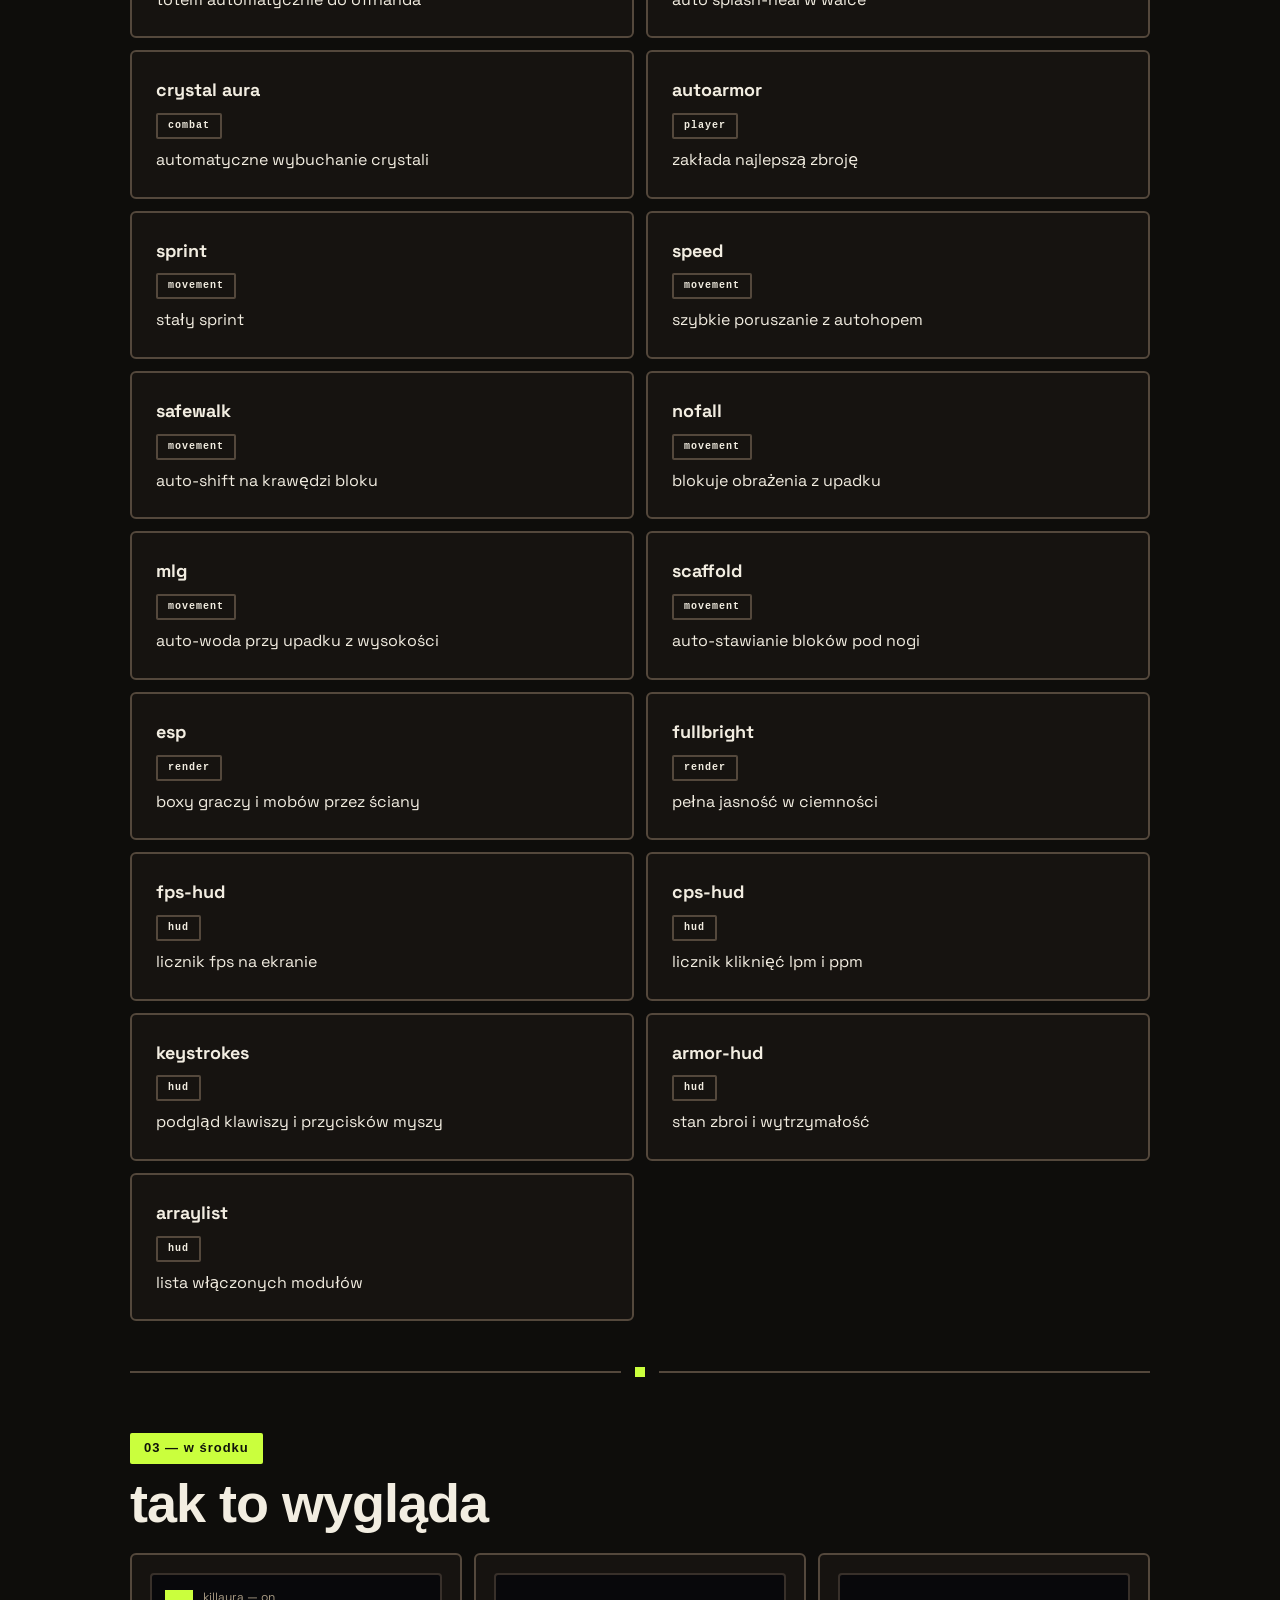
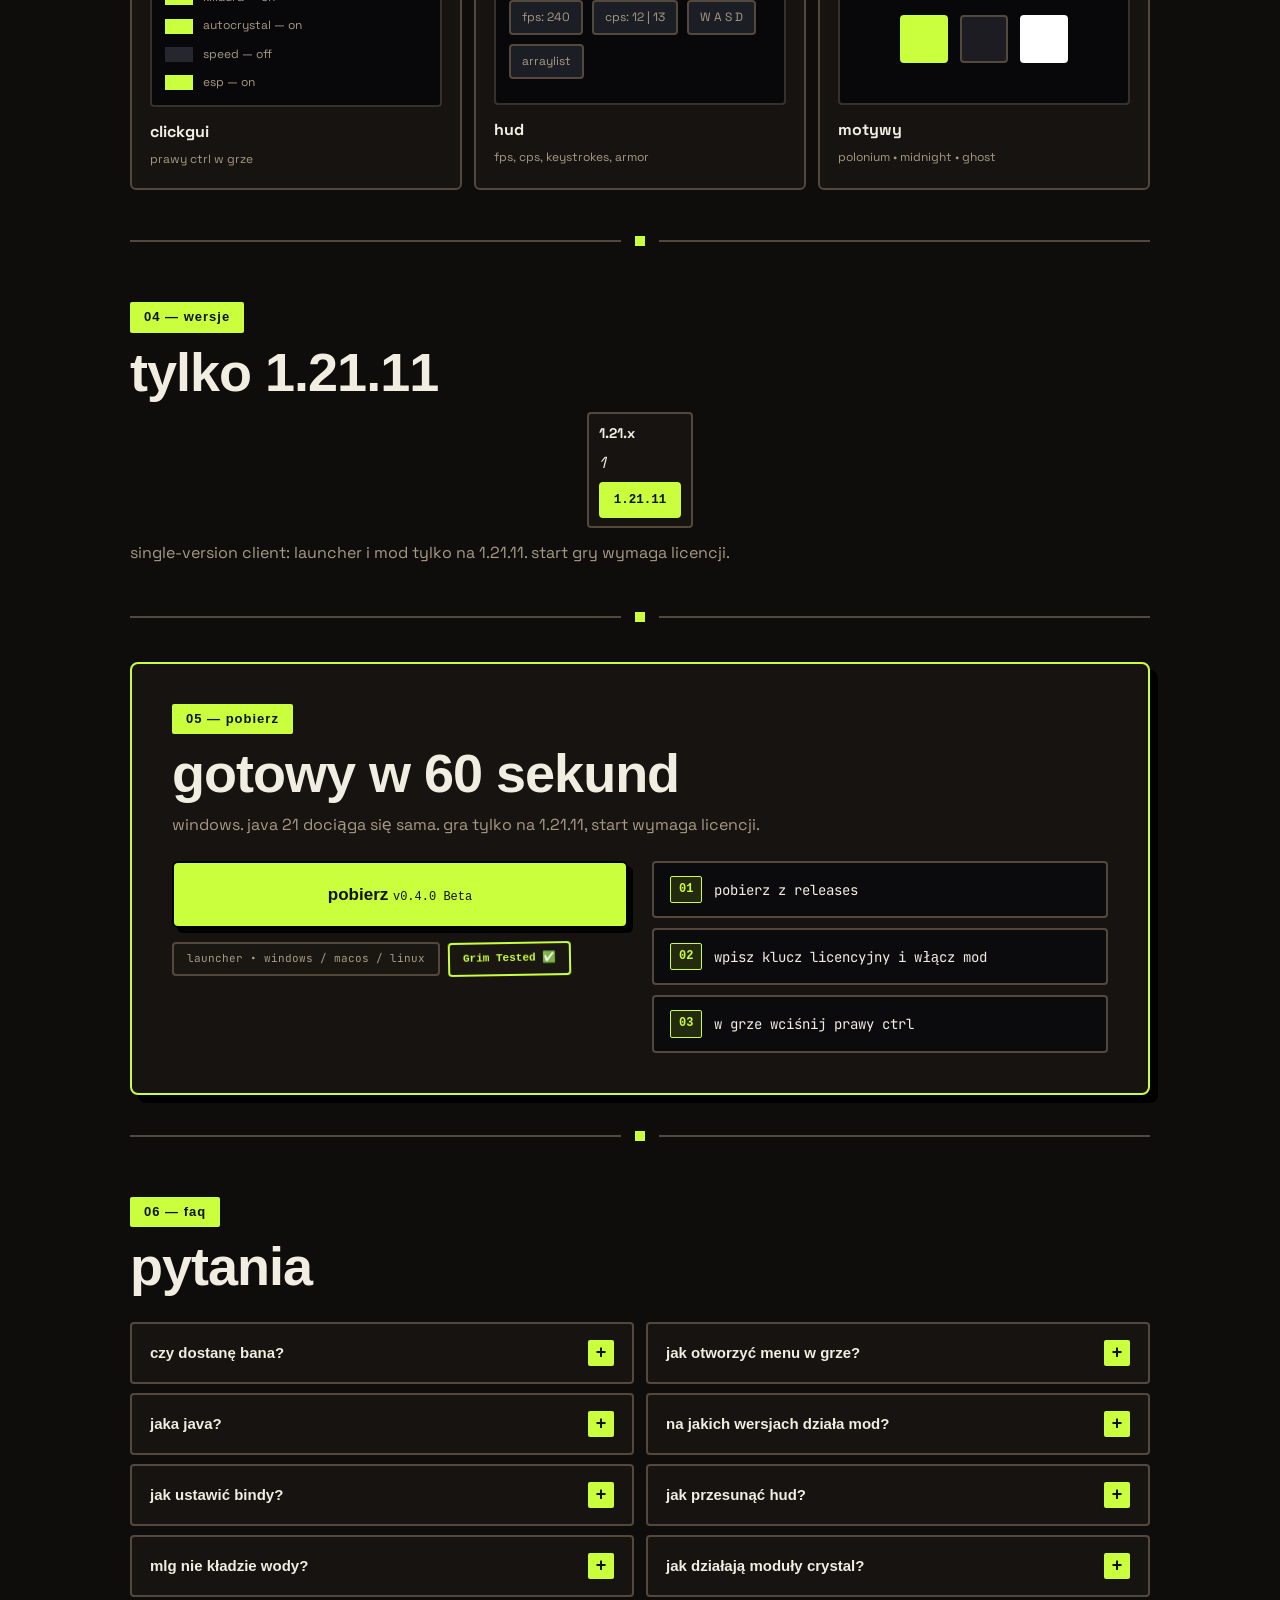
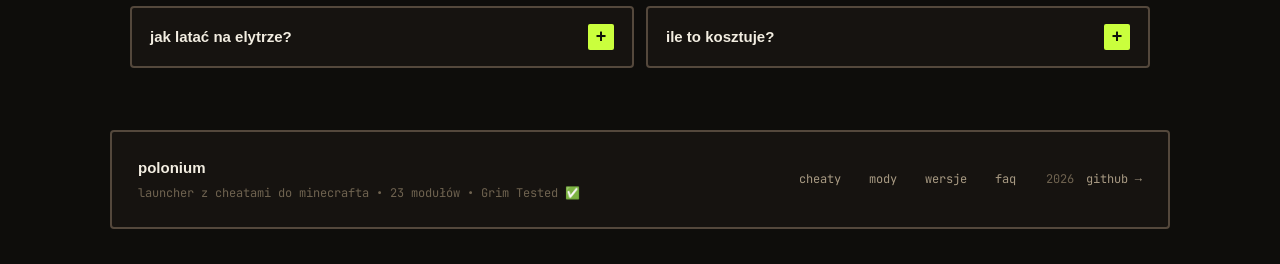
==== commit 47095b5d: "site: brutalist ops ledger + self-hosted fonty (skill frontend-design/brutalism)" ====
--- a/index.html
+++ b/index.html
@@ -5,9 +5,10 @@
 <meta name="viewport" content="width=device-width, initial-scale=1.0">
 <title>polonium — launcher z cheatami do minecrafta</title>
 <meta name="description" content="Polonium — launcher z cheatami do Minecrafta. 23 moduły: killaura, reach, velocity, autocrystal, scaffold, mlg, esp. Menu na prawy ctrl.">
-<link rel="preconnect" href="https://fonts.googleapis.com">
-<link rel="preconnect" href="https://fonts.gstatic.com" crossorigin>
-<link href="https://fonts.googleapis.com/css2?family=Unbounded:wght@500;700;900&family=Space+Grotesk:wght@400;500;600;700&family=JetBrains+Mono:wght@400;500;700&display=swap" rel="stylesheet">
+<meta name="theme-color" content="#0e0d0b">
+<link rel="preload" href="fonts/DarkerGrotesque-900-latin.woff2" as="font" type="font/woff2" crossorigin>
+<link rel="preload" href="fonts/SpaceGrotesk-500-latin.woff2" as="font" type="font/woff2" crossorigin>
+<link rel="stylesheet" href="fonts.css">
 <link rel="stylesheet" href="styles.css">
 </head>
 <body>
@@ -196,7 +197,7 @@
     <button id="chat-start" class="btn big">start</button>
   </div>
   <div id="chat-msgs"></div>
-  <div id="chat-input" class="hidden"><input id="chat-text" maxlength="1000" placeholder="wiadomość..."><button id="chat-send">➤</button></div>
+  <div id="chat-input" class="hidden"><input id="chat-text" maxlength="1000" placeholder="wiadomość..." aria-label="wiadomość"><button id="chat-send" aria-label="wyślij">➤</button></div>
 </section>
 <script src="https://cdn.jsdelivr.net/npm/@supabase/supabase-js@2"></script>
 <script src="app.js"></script>
--- a/fonts.css
+++ b/fonts.css
@@ -0,0 +1,8 @@
+@font-face{font-family:'Space Grotesk';font-style:normal;font-weight:400;font-display:swap;src:url('fonts/SpaceGrotesk-400-latin.woff2') format('woff2')}
+@font-face{font-family:'JetBrains Mono';font-style:normal;font-weight:400;font-display:swap;src:url('fonts/JetBrainsMono-400-latin.woff2') format('woff2')}
+@font-face{font-family:'Darker Grotesque';font-style:normal;font-weight:700;font-display:swap;src:url('fonts/DarkerGrotesque-700-latin.woff2') format('woff2')}
+@font-face{font-family:'Darker Grotesque';font-style:normal;font-weight:900;font-display:swap;src:url('fonts/DarkerGrotesque-900-latin.woff2') format('woff2')}
+@font-face{font-family:'Space Grotesk';font-style:normal;font-weight:500;font-display:swap;src:url('fonts/SpaceGrotesk-500-latin.woff2') format('woff2')}
+@font-face{font-family:'Space Grotesk';font-style:normal;font-weight:700;font-display:swap;src:url('fonts/SpaceGrotesk-700-latin.woff2') format('woff2')}
+@font-face{font-family:'JetBrains Mono';font-style:normal;font-weight:500;font-display:swap;src:url('fonts/JetBrainsMono-500-latin.woff2') format('woff2')}
+@font-face{font-family:'JetBrains Mono';font-style:normal;font-weight:700;font-display:swap;src:url('fonts/JetBrainsMono-700-latin.woff2') format('woff2')}
--- a/styles.css
+++ b/styles.css
@@ -1,249 +1,241 @@
+/* Polonium site — brutalist ops ledger. Gruby mur, grotesk, stemple, twarde cienie. */
 *{box-sizing:border-box;margin:0;padding:0}
 :root{
-  --bg:#0a0a0c;--bg2:#101014;--panel:#141418;--panel2:#1b1b21;
-  --line:#232329;--line2:#32323b;
-  --txt:#f2f2f4;--dim:#9a9aa3;--dim2:#6b6b74;
-  --acc:#caff3d;--acc-ink:#101300;--acc-dim:#21290d;--acc-glow:rgba(202,255,61,.14);
-  --r:14px;--r-lg:20px;
+  --bg:#0e0d0b;--bg2:#12100d;--panel:#161310;--panel2:#1a1712;
+  --line:#38302a;--line2:#54483c;
+  --txt:#f2ede1;--dim:#a89a83;--dim2:#6f6350;
+  --acc:#caff3d;--acc-ink:#10130a;--acc-dim:#232a10;
+  --err:#ff4438;--ok:#41d97e;--warn:#e8a13a;
+  --r:4px;--r-lg:6px;color-scheme:dark;
 }
 html{scroll-behavior:smooth;scroll-padding-top:90px}
-body{background:var(--bg);color:var(--txt);font:16px/1.65 "Space Grotesk",system-ui,sans-serif;overflow-x:hidden;-webkit-font-smoothing:antialiased}
+body{background:var(--bg);color:var(--txt);font:16px/1.6 "Space Grotesk",system-ui,sans-serif;overflow-x:hidden;-webkit-font-smoothing:antialiased}
 ::selection{background:var(--acc);color:#000}
-h1,h2,.logo span,.play b,.btn,.stats b{font-family:"Unbounded",sans-serif}
+h1,h2,.logo span,.play b,.btn,.stats b{font-family:"Darker Grotesk",sans-serif;font-weight:900}
 .mono,.kicker,.box-head,.vers-label,#vlist span,#vlist2 span,.filter button,.os,.qa button,.steps,footer,.kick,.winbar,.hero-badges,.dl-meta{font-family:"JetBrains Mono",monospace}
-/* ---------- bg ---------- */
+button{font-family:"Darker Grotesk",sans-serif;touch-action:manipulation}
+/* ---------- bg: ledger lines + noise, zero glow ---------- */
 #bg{position:fixed;inset:0;pointer-events:none;z-index:0}
-#bg .grid{position:absolute;inset:0;background-image:linear-gradient(var(--line) 1px,transparent 1px),linear-gradient(90deg,var(--line) 1px,transparent 1px);background-size:38px 38px;opacity:.5;mask-image:radial-gradient(880px 600px at 50% 20%,#000 25%,transparent 78%)}
-#bg .glow{position:absolute;border-radius:50%;filter:blur(110px)}
-#bg .g1{left:50%;top:12%;width:720px;height:380px;transform:translateX(-50%);background:var(--acc);opacity:.09;animation:breathe 7s ease-in-out infinite}
-#bg .g2{left:6%;top:66%;width:420px;height:300px;background:#7dd3fc;opacity:.05}
-@keyframes breathe{50%{opacity:.14;transform:translateX(-50%) scale(1.06)}}
-#bg .noise{position:absolute;inset:0;opacity:.05;background-image:url("data:image/svg+xml,%3Csvg xmlns='http://www.w3.org/2000/svg' width='120' height='120'%3E%3Cfilter id='n'%3E%3CfeTurbulence baseFrequency='.9'/%3E%3C/filter%3E%3Crect width='120' height='120' filter='url(%23n)' opacity='.6'/%3E%3C/svg%3E")}
-#bg .cubes i{position:absolute;width:10px;height:10px;background:var(--acc);opacity:.28;animation:float 7s ease-in-out infinite}
-#bg .cubes i:nth-child(1){left:15%;top:66%}
-#bg .cubes i:nth-child(2){left:82%;top:20%;animation-delay:-2s;opacity:.16}
-#bg .cubes i:nth-child(3){left:70%;top:70%;animation-delay:-4s;width:7px;height:7px}
-#bg .cubes i:nth-child(4){left:24%;top:22%;animation-delay:-1s;width:6px;height:6px;opacity:.2}
-#bg .cubes i:nth-child(5){left:9%;top:36%;animation-delay:-5s;width:14px;height:14px;opacity:.1}
-#bg .cubes i:nth-child(6){left:89%;top:60%;animation-delay:-3s;width:8px;height:8px}
-@keyframes float{50%{transform:translateY(-18px) rotate(10deg)}}
-#dvd{position:absolute;left:0;top:0;color:var(--acc);opacity:.45;will-change:transform}
+#bg .grid{position:absolute;inset:0;background-image:linear-gradient(#38302a33 1px,transparent 1px),linear-gradient(90deg,#38302a33 1px,transparent 1px);background-size:44px 44px;mask-image:radial-gradient(880px 600px at 50% 20%,#000 25%,transparent 78%)}
+#bg .glow{display:none}
+#bg .noise{position:absolute;inset:0;opacity:.06;background-image:url("data:image/svg+xml,%3Csvg xmlns='http://www.w3.org/2000/svg' width='120' height='120'%3E%3Cfilter id='n'%3E%3CfeTurbulence baseFrequency='.9'/%3E%3C/filter%3E%3Crect width='120' height='120' filter='url(%23n)' opacity='.6'/%3E%3C/svg%3E")}
+#bg .cubes{display:none}
+#dvd{position:absolute;left:0;top:0;color:var(--acc);opacity:.5;will-change:transform}
 /* ---------- top ---------- */
-.top{position:sticky;top:12px;z-index:10;display:flex;align-items:center;gap:22px;max-width:1060px;margin:12px auto 0;padding:10px 12px 10px 18px;background:rgba(15,15,19,.86);backdrop-filter:blur(16px);-webkit-backdrop-filter:blur(16px);border:1px solid var(--line2);border-radius:16px;color:var(--acc);box-shadow:0 12px 40px rgba(0,0,0,.45)}
-.logo{display:flex;align-items:center;gap:10px;font-weight:700;font-size:15px;color:var(--txt)}
+.top{position:sticky;top:12px;z-index:10;display:flex;align-items:center;gap:20px;max-width:1060px;margin:12px auto 0;padding:10px 12px 10px 18px;background:var(--panel);border:2px solid var(--line2);border-radius:var(--r);color:var(--acc)}
+.logo{display:flex;align-items:center;gap:10px;font-weight:900;font-size:17px;color:var(--txt);letter-spacing:.5px}
 .logo svg{color:var(--acc)}
-.logo .ver{font-style:normal;font-size:10px;color:var(--acc);border:1px solid #3a4419;background:var(--acc-dim);padding:3px 9px;border-radius:100px;letter-spacing:.5px}
-.top nav{display:flex;gap:4px;margin-left:6px}
-.top nav a{color:var(--dim);text-decoration:none;font-size:12.5px;padding:7px 12px;border-radius:9px;transition:.2s}
-.top nav a:hover{color:var(--txt);background:#ffffff0d}
-.nav-cta{margin-left:auto;background:linear-gradient(180deg,#d9ff5e,var(--acc));color:var(--acc-ink);text-decoration:none;font-weight:700;font-size:14px;padding:10px 26px;border-radius:11px;box-shadow:0 0 0 1px #00000055,0 8px 24px var(--acc-glow);transition:.18s}
-.nav-cta:hover{transform:translateY(-1px);filter:brightness(1.06)}
+.logo .ver{font-style:normal;font-family:"JetBrains Mono",monospace;font-weight:700;font-size:10px;color:var(--acc);border:2px solid var(--acc);padding:2px 8px;border-radius:2px;letter-spacing:.5px;transform:rotate(-1.5deg)}
+.top nav{display:flex;gap:2px;margin-left:6px}
+.top nav a{color:var(--dim);text-decoration:none;font-size:13px;font-weight:700;padding:8px 13px;transition:background .1s,color .1s}
+.top nav a:hover{color:#0a0908;background:var(--acc)}
+.nav-cta{margin-left:auto;background:var(--acc);color:var(--acc-ink);text-decoration:none;font-weight:700;font-size:14px;padding:10px 24px;border:2px solid #000;border-radius:var(--r);box-shadow:4px 4px 0 #000;transition:transform .08s,box-shadow .08s}
+.nav-cta:hover{transform:translate(-1px,-1px);box-shadow:5px 5px 0 #000}
+.nav-cta:active{transform:translate(4px,4px);box-shadow:0 0 0 #000}
 main{max-width:1060px;margin:0 auto;padding:0 20px;position:relative;z-index:1}
 /* ---------- hero ---------- */
-.hero{padding:88px 0 26px;text-align:center}
-.kicker{display:inline-flex;align-items:center;gap:10px;font-size:12px;letter-spacing:.4px;color:var(--dim);border:1px solid var(--line2);background:rgba(20,20,24,.75);padding:8px 8px 8px 16px;border-radius:100px;max-width:100%;flex-wrap:wrap;justify-content:center}
-.grim{color:var(--acc);border:1px solid #3a4419;background:var(--acc-dim);padding:4px 12px;border-radius:100px;font-size:11px;white-space:nowrap}
-.pulse{width:8px;height:8px;border-radius:50%;background:var(--acc);box-shadow:0 0 12px var(--acc);animation:blink 1.6s infinite;flex:none}
+.hero{padding:84px 0 26px;text-align:center}
+.kicker{display:inline-flex;align-items:center;gap:10px;font-size:12px;color:var(--dim);border:2px solid var(--line2);background:var(--panel);padding:8px 8px 8px 16px;border-radius:var(--r);max-width:100%;flex-wrap:wrap;justify-content:center}
+.grim{color:var(--acc);border:2px solid var(--acc);background:transparent;padding:3px 12px;border-radius:2px;font-size:11px;font-weight:700;white-space:nowrap;transform:rotate(1deg)}
+.pulse{width:8px;height:8px;background:var(--acc);flex:none;animation:blink 1.6s infinite}
 @keyframes blink{50%{opacity:.3}}
-h1{font-size:clamp(54px,9vw,116px);line-height:.98;letter-spacing:-3px;margin:28px 0 16px;text-wrap:balance;text-shadow:0 4px 60px rgba(0,0,0,.6)}
-h1 em{font-style:normal;color:var(--acc);text-shadow:0 0 44px var(--acc-glow)}
+h1{font-size:clamp(56px,9vw,118px);line-height:.95;letter-spacing:-1px;margin:28px 0 16px;text-wrap:balance}
+h1 em{font-style:normal;color:var(--acc)}
 .lede{color:var(--dim);font-size:18px;max-width:620px;margin:0 auto}
 .hero-badges{display:flex;gap:8px;justify-content:center;flex-wrap:wrap;margin-top:22px}
-.hero-badges span{font-size:12px;color:var(--dim);border:1px solid var(--line2);background:rgba(20,20,24,.7);padding:8px 16px;border-radius:100px}
-.hero-badges b{color:var(--acc)}
+.hero-badges span{font-size:12px;color:var(--dim);border:2px solid var(--line2);background:var(--panel);padding:7px 15px;border-radius:var(--r)}
+.hero-badges b{color:var(--txt)}
 .hero-grid{display:grid;grid-template-columns:350px 1fr;gap:26px;margin-top:36px;text-align:left;align-items:start}
 .hero-left{display:flex;flex-direction:column}
-.box{background:linear-gradient(180deg,var(--panel2),var(--panel));border:1px solid var(--line2);border-radius:var(--r-lg);overflow:hidden;box-shadow:0 20px 50px rgba(0,0,0,.4)}
-.box-head{font-size:10px;text-transform:uppercase;letter-spacing:1.8px;color:var(--dim);padding:12px 16px;border-bottom:1px solid var(--line)}
+.box{background:var(--panel);border:2px solid var(--line2);border-radius:var(--r-lg);overflow:hidden}
+.box-head{font-size:11px;font-weight:700;letter-spacing:1.5px;color:var(--dim);padding:12px 16px;border-bottom:2px solid var(--line2)}
 .seg{display:flex;flex-direction:column}
-.seg button{display:flex;align-items:center;gap:11px;background:transparent;border:0;border-bottom:1px solid var(--line);color:var(--txt);padding:14px 16px;font-size:14px;font-family:"Space Grotesk",sans-serif;text-align:left;cursor:pointer;transition:.18s}
+.seg button{display:flex;align-items:center;gap:11px;background:transparent;border:0;border-bottom:2px solid var(--line);color:var(--txt);padding:14px 16px;font-size:15px;font-weight:700;text-align:left;cursor:pointer;transition:background .1s,padding-left .12s}
 .seg button:last-child{border-bottom:0}
-.seg button:hover{background:#ffffff08}
-.seg button i{width:12px;height:12px;border-radius:4px;border:1px solid var(--dim2);flex:none;transition:.2s}
-.seg button.active i{background:var(--acc);border-color:var(--acc);box-shadow:0 0 12px var(--acc)}
-.play{background:linear-gradient(180deg,#d9ff5e,var(--acc));border:0;border-radius:var(--r-lg);color:var(--acc-ink);padding:14px 16px;display:flex;align-items:center;gap:14px;text-decoration:none;margin-top:12px;box-shadow:0 0 0 1px #00000066,0 16px 44px var(--acc-glow);transition:.16s}
-.play:hover{transform:translateY(-2px);filter:brightness(1.04)}
-.play:active{transform:translateY(1px)}
-.play img{width:46px;height:46px;image-rendering:pixelated;background:#0000002e;border-radius:10px;flex:none}
-.play b{display:block;font-size:22px;letter-spacing:5px;line-height:1}
-.play small{display:block;font-size:11px;opacity:.6;margin-top:4px;font-family:"JetBrains Mono",monospace}
+.seg button:hover{background:#ffffff08;padding-left:20px}
+.seg button i{width:12px;height:12px;border:2px solid var(--dim2);flex:none;transition:.12s}
+.seg button.active i{background:var(--acc);border-color:var(--acc)}
+.play{background:var(--acc);border:2px solid #000;border-radius:var(--r-lg);color:var(--acc-ink);padding:14px 16px;display:flex;align-items:center;gap:14px;text-decoration:none;margin-top:12px;box-shadow:6px 6px 0 #000;transition:transform .08s,box-shadow .08s}
+.play:hover{transform:translate(-2px,-2px);box-shadow:8px 8px 0 #000}
+.play:active{transform:translate(6px,6px);box-shadow:0 0 0 #000}
+.play img{width:46px;height:46px;image-rendering:pixelated;background:#0000002e;border-radius:6px;flex:none}
+.play b{display:block;font-size:22px;letter-spacing:4px;line-height:1}
+.play small{display:block;font-size:11px;margin-top:4px;font-family:"JetBrains Mono",monospace;font-weight:500}
 .osrow{display:flex;gap:6px;margin-top:12px}
-.os{flex:1;background:var(--panel);border:1px solid var(--line2);color:var(--dim);padding:10px 0;cursor:pointer;font-size:12px;border-radius:10px;transition:.18s}
+.os{flex:1;background:var(--panel);border:2px solid var(--line2);color:var(--dim);padding:10px 0;cursor:pointer;font-size:12px;font-weight:700;border-radius:var(--r);transition:.12s}
 .os:hover{color:var(--txt);border-color:var(--dim2)}
-.os.active{color:var(--acc);border-color:var(--acc);background:var(--acc-dim)}
-.vers-label{font-size:10px;text-transform:uppercase;letter-spacing:1.8px;color:var(--dim2);margin:18px 0 8px;display:flex;justify-content:space-between;align-items:baseline;gap:8px}
-.vers-label .mini{letter-spacing:.3px;text-transform:none;font-size:11px;color:var(--dim)}
+.os.active{color:var(--acc-ink);border-color:var(--acc);background:var(--acc)}
+.vers-label{font-size:11px;font-weight:700;letter-spacing:1px;color:var(--dim2);margin:18px 0 8px;display:flex;justify-content:space-between;align-items:baseline;gap:8px}
+.vers-label .mini{letter-spacing:0;font-size:11px;color:var(--dim);font-family:"JetBrains Mono",monospace}
 #vlist,#vlist2{display:flex;gap:8px;flex-wrap:wrap;justify-content:center;max-width:680px;max-height:176px;overflow:auto;margin:10px auto 0;padding:2px;scrollbar-width:thin}
 #vlist{justify-content:flex-start;margin:0;max-height:148px}
-#vlist span,#vlist2 span{border:1px solid var(--line2);background:var(--panel);padding:7px 14px;font-size:12.5px;color:var(--dim);border-radius:10px;cursor:default;transition:.2s}
-#vlist span:hover,#vlist2 span:hover{color:var(--txt);border-color:var(--dim);transform:translateY(-2px)}
-#vlist span:first-child,#vlist2 span:first-child{border-color:var(--acc);color:var(--acc);background:var(--acc-dim)}
-/* grupy glownych linii wersji (1.8.x ... 26.x) */
-.vg{border:1px solid var(--line2);background:var(--panel);border-radius:12px;padding:8px 10px;display:flex;flex-direction:column;gap:6px;min-width:0}
-.vg>b{font-size:13px;color:var(--acc)}
-.vg>b i{font-style:normal;color:var(--dim);font-size:11px;margin-left:6px}
+#vlist span,#vlist2 span{border:2px solid var(--line2);background:var(--panel);padding:6px 13px;font-size:12.5px;color:var(--dim);border-radius:var(--r);cursor:default;transition:.12s;font-variant-numeric:tabular-nums}
+#vlist span:hover,#vlist2 span:hover{color:var(--txt);border-color:var(--dim)}
+#vlist span:first-child,#vlist2 span:first-child{border-color:var(--acc);color:var(--acc-ink);background:var(--acc);font-weight:700}
+/* grupy wersji */
+.vg{border:2px solid var(--line2);background:var(--panel);border-radius:var(--r);padding:8px 10px;display:flex;flex-direction:column;gap:6px;min-width:0}
+.vg>b{font-size:14px}
+.vg>b i{font-style:normal;color:var(--dim);font-size:11px;margin-left:6px;font-family:"JetBrains Mono",monospace}
 .vg>div{display:flex;gap:6px;flex-wrap:wrap}
 .vg>div span{padding:5px 10px;font-size:11.5px}
 /* launcher mock */
-.winwrap{position:relative;perspective:1200px;min-width:0}
-.win{background:rgba(17,17,22,.94);border:1px solid var(--line2);border-radius:var(--r-lg);overflow:hidden;box-shadow:0 40px 100px rgba(0,0,0,.55),0 0 0 1px #000,inset 0 1px 0 #ffffff14;transition:transform .3s ease;transform:rotateX(4deg) rotateY(-6deg)}
-.winwrap:hover .win{transform:none}
-.winbar{display:flex;align-items:center;gap:7px;padding:12px 16px;border-bottom:1px solid var(--line);font-size:11px;color:var(--dim)}
-.winbar i{width:10px;height:10px;border-radius:50%;background:#2c2c34}
+.winwrap{position:relative;min-width:0}
+.win{background:var(--panel);border:2px solid var(--line2);border-radius:var(--r-lg);overflow:hidden;box-shadow:8px 8px 0 #000}
+.winbar{display:flex;align-items:center;gap:7px;padding:12px 16px;border-bottom:2px solid var(--line);font-size:11px;color:var(--dim)}
+.winbar i{width:10px;height:10px;background:#2c2c34;flex:none}
 .winbar i:first-child{background:#ff5f57}
 .winbar span{margin-left:8px}
-.winbar b{margin-left:auto;color:var(--acc);border:1px solid var(--acc);padding:2px 10px;border-radius:20px;font-size:10px;letter-spacing:1px}
+.winbar b{margin-left:auto;color:var(--acc);border:2px solid var(--acc);padding:2px 10px;border-radius:2px;font-size:10px;letter-spacing:1px;transform:rotate(1deg)}
 .wincats{display:flex;gap:6px;flex-wrap:wrap;padding:12px 14px 0}
-.wincats span{font-size:10px;letter-spacing:1px;color:var(--dim2);border:1px solid var(--line);padding:4px 10px;border-radius:100px;font-family:"JetBrains Mono",monospace}
-.wincats span.on{color:var(--acc);border-color:#3a4419;background:var(--acc-dim)}
+.wincats span{font-size:10px;letter-spacing:1px;color:var(--dim2);border:2px solid var(--line);padding:4px 10px;border-radius:2px;font-family:"JetBrains Mono",monospace;font-weight:700}
+.wincats span.on{color:var(--acc-ink);border-color:var(--acc);background:var(--acc)}
 .winbody{padding:12px 14px 14px;display:flex;flex-direction:column;gap:9px}
-.wrow{display:flex;align-items:center;gap:12px;background:var(--bg2);border:1px solid var(--line);border-radius:12px;padding:11px 14px;transition:.2s}
-.wrow:hover{border-color:var(--line2)}
-.wrow i{width:34px;height:20px;border-radius:20px;background:#26262e;position:relative;flex:none;transition:.2s}
-.wrow i::after{content:'';position:absolute;top:3px;left:3px;width:14px;height:14px;border-radius:50%;background:#777;transition:.2s}
-.wrow.on{border-color:#3a4419}
+.wrow{display:flex;align-items:center;gap:12px;background:var(--bg2);border:2px solid var(--line);border-radius:var(--r);padding:11px 14px;transition:border-color .12s,transform .1s}
+.wrow:hover{border-color:var(--acc);transform:translateX(3px)}
+.wrow i{width:34px;height:20px;background:#26262e;position:relative;flex:none;transition:.15s}
+.wrow i::after{content:'';position:absolute;top:3px;left:3px;width:14px;height:14px;background:#777;transition:.15s}
+.wrow.on{border-color:var(--acc)}
 .wrow.on i{background:var(--acc)}
 .wrow.on i::after{left:17px;background:#000}
-.wrow b{font-size:14px;display:block}
+.wrow b{font-size:15px;display:block}
 .wrow small{font-size:11px;color:var(--dim2);font-family:"JetBrains Mono",monospace}
-.wrow em{margin-left:auto;font-style:normal;font-size:10px;letter-spacing:1px;color:var(--dim2);font-family:"JetBrains Mono",monospace}
+.wrow em{margin-left:auto;font-style:normal;font-size:10px;letter-spacing:1px;color:var(--dim2);font-family:"JetBrains Mono",monospace;font-weight:700}
 .wrow.on em{color:var(--acc)}
 .wfoot{display:flex;gap:8px;margin-top:2px;flex-wrap:wrap}
-.wfoot span{background:#0b0b0e;border:1px solid var(--line);border-radius:8px;padding:7px 12px;font-size:11px;color:var(--dim);font-family:"JetBrains Mono",monospace}
-.wfoot .acc{color:var(--acc);border-color:#3a4419}
-.winshadow{position:absolute;left:8%;right:8%;bottom:-24px;height:40px;background:var(--acc);opacity:.12;filter:blur(40px);z-index:-1}
+.wfoot span{background:#0b0b0e;border:2px solid var(--line);border-radius:var(--r);padding:6px 12px;font-size:11px;color:var(--dim);font-family:"JetBrains Mono",monospace}
+.wfoot .acc{color:var(--acc);border-color:var(--acc)}
+.winshadow{display:none}
 /* marquee */
-.marquee{border-top:1px solid var(--line2);border-bottom:1px solid var(--line2);overflow:hidden;margin:46px -20px 0;background:var(--acc);position:relative;z-index:1}
-.track{display:flex;width:max-content;animation:scroll 26s linear infinite;font:700 13px "JetBrains Mono",monospace;letter-spacing:2px;color:#000;padding:11px 0}
+.marquee{border-top:2px solid var(--acc);border-bottom:2px solid var(--acc);overflow:hidden;margin:46px -20px 0;background:var(--acc);position:relative;z-index:1}
+.track{display:flex;width:max-content;animation:scroll 26s linear infinite;font-family:"Darker Grotesk",sans-serif;font-weight:900;font-size:15px;letter-spacing:2px;color:#0a0908;padding:10px 0}
 @keyframes scroll{to{transform:translateX(-50%)}}
 /* stats */
 .stats{display:grid;grid-template-columns:repeat(4,1fr);gap:10px;margin:26px 0}
-.stats>div{background:linear-gradient(180deg,var(--panel2),var(--panel));border:1px solid var(--line2);border-radius:var(--r-lg);padding:26px 10px;text-align:center;transition:.25s;position:relative;overflow:hidden}
-.stats>div::before{content:'';position:absolute;top:0;left:10%;right:10%;height:1px;background:linear-gradient(90deg,transparent,#ffffff2e,transparent)}
-.stats>div:hover{border-color:var(--acc);transform:translateY(-3px);box-shadow:0 18px 44px rgba(0,0,0,.35)}
-.stats b{display:block;font-size:36px;color:var(--txt)}
+.stats>div{background:var(--panel);border:2px solid var(--line2);border-radius:var(--r-lg);padding:24px 10px;text-align:center;transition:transform .1s,border-color .12s;position:relative}
+.stats>div:hover{transform:translateY(-3px);border-color:var(--acc)}
+.stats b{display:block;font-size:38px;font-weight:900;font-variant-numeric:tabular-nums;letter-spacing:-1px}
 .stats>div:first-child b{color:var(--acc)}
-.stats small{font-size:12px;color:var(--dim)}
+.stats small{font-size:12px;color:var(--dim);font-family:"JetBrains Mono",monospace}
 /* sections */
 section{padding:56px 0 10px}
-.kick{display:inline-block;font-size:11px;letter-spacing:2px;color:var(--acc);border:1px solid #3a4419;background:var(--acc-dim);padding:5px 13px;border-radius:100px;margin-bottom:12px}
-h2{font-size:clamp(30px,4.4vw,52px);letter-spacing:-1.5px;line-height:1.05}
+.kick{display:inline-block;font-family:"Darker Grotesk",sans-serif;font-weight:700;font-size:13px;letter-spacing:1px;color:var(--acc-ink);background:var(--acc);padding:5px 14px;border-radius:2px;margin-bottom:12px}
+h2{font-size:clamp(32px,4.4vw,54px);letter-spacing:-1px;line-height:1.02;text-wrap:balance}
 .sub,.dim{color:var(--dim);margin-top:10px;max-width:640px}
 .acc{color:var(--acc)}
 .cards{display:grid;grid-template-columns:1fr 1fr;gap:12px;margin-top:22px}
-.cards>div{background:linear-gradient(180deg,var(--panel2),var(--panel));border:1px solid var(--line2);border-radius:var(--r-lg);padding:24px;transition:.25s;position:relative;overflow:hidden}
-.cards>div::before{content:'';position:absolute;top:0;left:24px;right:24px;height:1px;background:linear-gradient(90deg,transparent,#ffffff26,transparent)}
-.cards>div::after{content:'';position:absolute;left:0;top:22px;bottom:22px;width:2px;background:transparent;border-radius:2px;transition:.25s}
-.cards>div:hover{border-color:#4a551f;transform:translateY(-4px);box-shadow:0 24px 60px rgba(0,0,0,.4)}
-.cards>div:hover::after{background:var(--acc);box-shadow:0 0 12px var(--acc)}
-.ico{display:inline-flex;align-items:center;justify-content:center;width:40px;height:40px;border-radius:12px;background:var(--acc-dim);border:1px solid #3a4419;color:var(--acc);font-size:18px;margin-bottom:12px}
-.cards b{font-size:17px;display:block}
-.cards small{display:inline-block;font-size:10px;color:var(--acc);margin:6px 0 8px;letter-spacing:1.5px;text-transform:uppercase;border:1px solid #3a4419;background:var(--acc-dim);padding:3px 10px;border-radius:100px}
-.cards p{font-size:14.5px;color:var(--dim);margin:0}
-.feat-card .tag{display:inline-block;margin-top:14px;font-size:10px;letter-spacing:1.5px;text-transform:uppercase;color:var(--dim2);border-top:1px solid var(--line);padding-top:10px}
+.cards>div{background:var(--panel);border:2px solid var(--line2);border-radius:var(--r-lg);padding:24px;transition:transform .1s,border-color .12s,box-shadow .15s;position:relative}
+.cards>div:hover{border-color:var(--acc);transform:translate(-2px,-2px);box-shadow:6px 6px 0 #000}
+.ico{display:inline-flex;align-items:center;justify-content:center;width:40px;height:40px;border-radius:var(--r);background:var(--acc);color:#0a0908;font-size:18px;font-weight:900;margin-bottom:12px}
+.cards b{font-size:18px;display:block}
+.cards small{display:inline-block;font-family:"JetBrains Mono",monospace;font-weight:700;font-size:10px;color:var(--txt);margin:8px 0;border:2px solid var(--line2);padding:3px 10px;border-radius:2px;letter-spacing:1px}
+.feat-card .tag{display:inline-block;margin-top:14px;font-family:"JetBrains Mono",monospace;font-size:10px;letter-spacing:1.5px;color:var(--dim2);border-top:2px solid var(--line);padding-top:10px}
 .filter{display:flex;gap:8px;margin-top:20px;flex-wrap:wrap}
-.filter button{background:var(--panel);border:1px solid var(--line2);color:var(--dim);padding:9px 20px;cursor:pointer;font-size:13px;border-radius:100px;transition:.2s}
+.filter button{background:var(--panel);border:2px solid var(--line2);color:var(--dim);padding:8px 18px;cursor:pointer;font-size:13px;font-weight:700;border-radius:var(--r);transition:.12s}
 .filter button:hover{color:var(--txt);border-color:var(--dim2)}
-.filter button.active{color:#000;background:var(--acc);border-color:var(--acc);font-weight:700;box-shadow:0 6px 22px var(--acc-glow)}
+.filter button.active{color:#000;background:var(--acc);border-color:var(--acc)}
 .cards3{display:grid;grid-template-columns:repeat(3,1fr);gap:12px;margin-top:22px}
-.shot{background:linear-gradient(180deg,var(--panel2),var(--panel));border:1px solid var(--line2);border-radius:var(--r-lg);padding:18px;transition:.25s}
-.shot:hover{transform:translateY(-4px);border-color:#4a551f;box-shadow:0 24px 60px rgba(0,0,0,.4)}
+.shot{background:var(--panel);border:2px solid var(--line2);border-radius:var(--r-lg);padding:18px;transition:transform .1s,border-color .12s}
+.shot:hover{transform:translate(-2px,-2px);border-color:var(--acc)}
 .shot b{display:block;margin-top:12px}
 .shot span{font-size:12px;color:var(--dim)}
-.mock{background:#08080b;border:1px solid var(--line);border-radius:12px;padding:13px;display:flex;flex-direction:column;gap:9px;min-height:132px}
+.mock{background:#08080b;border:2px solid var(--line);border-radius:var(--r);padding:13px;display:flex;flex-direction:column;gap:9px;min-height:132px}
 .mrow{display:flex;align-items:center;gap:10px;font-size:12px;color:var(--dim)}
-.mrow i{width:28px;height:15px;border-radius:20px;background:#26262e;flex:none}
-.mrow i.on{background:var(--acc);box-shadow:0 0 10px var(--acc-glow)}
+.mrow i{width:28px;height:15px;background:#26262e;flex:none}
+.mrow i.on{background:var(--acc)}
 .mock.hud{flex-direction:row;flex-wrap:wrap;align-content:center}
-.mock.hud span{background:#1b1e24;border:1px solid var(--line2);border-radius:8px;padding:7px 11px;font-size:12px}
+.mock.hud span{background:#1b1e24;border:2px solid var(--line2);border-radius:var(--r);padding:6px 11px;font-size:12px}
 .mock.theme{flex-direction:row;align-items:center;justify-content:center;gap:12px}
-.mock.theme i{width:48px;height:48px;border-radius:12px}
-.t1{background:#caff3d}.t2{background:#1c1c22;border:1px solid var(--line2)}.t3{background:#fff}
+.mock.theme i{width:48px;height:48px;border-radius:var(--r)}
+.t1{background:#caff3d}.t2{background:#1c1c22;border:2px solid var(--line2)}.t3{background:#fff}
 /* dl */
-.dl{background:linear-gradient(180deg,rgba(202,255,61,.06),var(--acc-dim));border:1px solid #3a4419;border-radius:22px;padding:40px;margin-top:40px;position:relative;overflow:hidden}
-.dl::before{content:'';position:absolute;top:0;left:40px;right:40px;height:1px;background:linear-gradient(90deg,transparent,var(--acc),transparent);opacity:.5}
-.dl .sub{margin-left:0}
+.dl{background:var(--panel);border:2px solid var(--acc);border-radius:8px;padding:40px;margin-top:40px;position:relative;box-shadow:8px 8px 0 #000}
 .dl-grid{display:grid;grid-template-columns:1fr 1fr;gap:24px;margin-top:24px;align-items:start}
 .dl-main{display:flex;flex-direction:column;gap:14px}
-.btn{background:linear-gradient(180deg,#d9ff5e,var(--acc));color:var(--acc-ink);text-decoration:none;font-weight:700;border-radius:13px;box-shadow:0 14px 40px var(--acc-glow);display:inline-block;transition:.16s;font-family:"Unbounded",sans-serif}
-.btn.big{padding:18px 36px;font-size:16px;text-align:center}
-.btn:hover{transform:translateY(-2px);filter:brightness(1.05)}
-.btn:active{transform:translateY(1px)}
+.btn{background:var(--acc);color:var(--acc-ink);text-decoration:none;font-weight:700;border:2px solid #000;border-radius:6px;box-shadow:5px 5px 0 #000;display:inline-block;transition:transform .08s,box-shadow .08s;font-family:"Darker Grotesk",sans-serif}
+.btn.big{padding:18px 36px;font-size:17px;text-align:center}
+.btn:hover{transform:translate(-2px,-2px);box-shadow:7px 7px 0 #000}
+.btn:active{transform:translate(5px,5px);box-shadow:0 0 0 #000}
 .btn span{font-size:12px;font-family:"JetBrains Mono",monospace;font-weight:500}
 .dl-meta{display:flex;gap:8px;flex-wrap:wrap;font-size:11px;color:var(--dim)}
-.dl-meta span{border:1px solid var(--line2);background:rgba(0,0,0,.3);padding:7px 13px;border-radius:100px}
-.dl-meta .grim{color:var(--acc);border-color:#3a4419}
+.dl-meta span{border:2px solid var(--line2);background:var(--panel2);padding:6px 13px;border-radius:var(--r)}
+.dl-meta .grim{color:var(--acc);border-color:var(--acc);transform:rotate(-1deg);font-weight:700}
 .steps{list-style:none;display:flex;flex-direction:column;gap:10px}
-.steps li{background:rgba(0,0,0,.35);border:1px solid #3a4419;border-radius:13px;padding:14px 16px;font-size:14px;color:var(--txt);display:flex;align-items:center;gap:12px}
-.steps b{color:var(--acc);font-family:"JetBrains Mono",monospace;font-size:11px;flex:none}
+.steps li{background:#0b0b0e;border:2px solid var(--line2);border-radius:var(--r);padding:13px 16px;font-size:14px;color:var(--txt);display:flex;align-items:center;gap:12px}
+.steps b{color:var(--acc);font-family:"JetBrains Mono",monospace;font-size:12px;flex:none;background:var(--acc-dim);border:1px solid var(--acc);padding:3px 8px;border-radius:2px}
 /* faq */
 .faq-grid{display:grid;grid-template-columns:1fr 1fr;gap:0 12px;margin-top:18px;align-items:start}
-.qa{border:1px solid var(--line2);background:linear-gradient(180deg,var(--panel2),var(--panel));border-radius:13px;margin-top:9px;overflow:hidden;transition:border-color .2s,transform .2s}
+.qa{border:2px solid var(--line2);background:var(--panel);border-radius:var(--r);margin-top:9px;overflow:hidden;transition:border-color .15s}
 .qa:hover{border-color:var(--dim2)}
-.qa.open{border-color:var(--acc);box-shadow:0 12px 34px rgba(0,0,0,.3)}
-.qa button{width:100%;display:flex;justify-content:space-between;align-items:center;gap:12px;background:transparent;border:0;color:var(--txt);padding:17px 20px;font-size:14.5px;font-family:"Space Grotesk",sans-serif;font-weight:600;cursor:pointer;text-align:left}
-.qa button i{color:var(--acc);font-style:normal;font-size:20px;transition:.25s;flex:none;width:26px;height:26px;display:inline-flex;align-items:center;justify-content:center;border:1px solid #3a4419;border-radius:8px;background:var(--acc-dim)}
+.qa.open{border-color:var(--acc)}
+.qa button{width:100%;display:flex;justify-content:space-between;align-items:center;gap:12px;background:transparent;border:0;color:var(--txt);padding:16px 18px;font-size:15px;font-family:"Darker Grotesk",sans-serif;font-weight:700;cursor:pointer;text-align:left}
+.qa button i{color:var(--acc-ink);background:var(--acc);font-style:normal;font-size:18px;font-weight:900;transition:transform .2s;flex:none;width:26px;height:26px;display:inline-flex;align-items:center;justify-content:center;border-radius:2px}
 .qa.open button i{transform:rotate(45deg)}
-.qa p{display:none;padding:0 20px 18px;margin:0;color:var(--dim);font-size:13.5px}
+.qa p{display:none;padding:0 18px 16px;margin:0;color:var(--dim);font-size:13.5px}
 .qa.open p{display:block}
 /* footer */
-footer{border:1px solid var(--line2);border-radius:18px;background:linear-gradient(180deg,var(--panel2),var(--panel));padding:26px 28px;margin:52px auto 36px;max-width:1060px;font-size:12px;color:var(--dim2);display:flex;gap:18px;align-items:center;flex-wrap:wrap;position:relative;z-index:1;font-family:"JetBrains Mono",monospace}
+footer{border:2px solid var(--line2);border-radius:var(--r);background:var(--panel);padding:24px 26px;margin:52px auto 36px;max-width:1060px;font-size:12px;color:var(--dim2);display:flex;gap:18px;align-items:center;flex-wrap:wrap;position:relative;z-index:1;font-family:"JetBrains Mono",monospace}
 .foot-main{display:flex;flex-direction:column;gap:4px}
-.foot-main b{color:var(--txt);font-family:"Unbounded",sans-serif;font-size:14px}
+.foot-main b{color:var(--txt);font-family:"Darker Grotesk",sans-serif;font-weight:900;font-size:15px}
 .foot-links{display:flex;gap:4px;margin-left:auto}
-.foot-links a{color:var(--dim);text-decoration:none;padding:7px 12px;border-radius:9px}
-.foot-links a:hover{color:var(--acc);background:#ffffff0d}
+.foot-links a{color:var(--dim);text-decoration:none;padding:7px 12px;border-radius:var(--r)}
+.foot-links a:hover{color:#0a0908;background:var(--acc)}
 .foot-side{display:flex;gap:12px;align-items:center}
 footer a{color:var(--dim);text-decoration:none}
 footer a:hover{color:var(--acc)}
-/* separatory sekcji */
+/* separatory */
 .sep{display:flex;align-items:center;gap:14px;margin:36px 0 0;position:relative;z-index:1}
-.sep::before,.sep::after{content:'';height:1px;flex:1;background:linear-gradient(90deg,transparent,var(--line2),transparent)}
-.sep i{width:9px;height:9px;background:var(--bg);border:2px solid var(--acc);transform:rotate(45deg);flex:none;box-shadow:0 0 12px var(--acc-glow)}
+.sep::before,.sep::after{content:'';height:2px;flex:1;background:var(--line2)}
+.sep i{width:10px;height:10px;background:var(--acc);flex:none}
 /* live */
-.live-cell{border-color:#3a4419 !important}
+.live-cell{border-color:var(--acc) !important}
 .live-cell b{color:var(--acc) !important}
-.pulse.sm{width:7px;height:7px;display:inline-block;border-radius:50%;background:var(--acc);margin-right:6px;vertical-align:1px}
-/* reveal */
-.reveal{opacity:0;transform:translateY(28px);transition:opacity .8s cubic-bezier(.2,.7,.2,1),transform .8s cubic-bezier(.2,.7,.2,1)}
-.reveal.in{opacity:1;transform:none}
-@media(max-width:860px){.hero-grid{grid-template-columns:1fr}.win{transform:none}.cards,.cards3,.stats{grid-template-columns:1fr 1fr}.dl-grid{grid-template-columns:1fr}.faq-grid{grid-template-columns:1fr}}
+.pulse.sm{width:8px;height:8px;display:inline-block;background:var(--acc);margin-right:6px;vertical-align:1px}
+/* reveal: instant, bez podnoszenia */
+.reveal{opacity:0;transition:opacity .25s ease}
+.reveal.in{opacity:1}
+@media(max-width:860px){.hero-grid{grid-template-columns:1fr}.cards,.cards3,.stats{grid-template-columns:1fr 1fr}.dl-grid{grid-template-columns:1fr}.faq-grid{grid-template-columns:1fr}}
 @media(max-width:560px){.cards,.cards3,.stats{grid-template-columns:1fr}.top nav{display:none}h1{font-size:52px}.dl{padding:28px 20px}.hero{padding-top:64px}}
-@media(prefers-reduced-motion:reduce){.track,#bg .cubes i,#bg .g1,.pulse{animation:none}.reveal{opacity:1;transform:none;transition:none}}
+@media(prefers-reduced-motion:reduce){.track,.pulse{animation:none}.reveal{opacity:1;transition:none}}
+button:focus-visible,a:focus-visible,input:focus-visible{outline:2px solid var(--acc);outline-offset:2px}
 /* buy license: chat ticketowy (prawy dół) */
 .hidden{display:none !important}
-.nav-buy{background:var(--acc);border:0;border-radius:9px;color:#10130a;font:700 12px "Space Grotesk",sans-serif;letter-spacing:1px;text-transform:uppercase;padding:9px 16px;cursor:pointer;margin-right:8px}
-.nav-buy:hover{filter:brightness(.92)}
+.nav-buy{background:var(--acc);border:2px solid #000;border-radius:var(--r);color:#10130a;font:700 12px "Darker Grotesk",sans-serif;letter-spacing:1px;text-transform:uppercase;padding:9px 16px;cursor:pointer;margin-right:8px;box-shadow:3px 3px 0 #000;transition:transform .08s,box-shadow .08s}
+.nav-buy:hover{transform:translate(-1px,-1px);box-shadow:4px 4px 0 #000}
+.nav-buy:active{transform:translate(3px,3px);box-shadow:0 0 0 #000}
 .btn.buy{display:inline-block;margin:12px 0 4px;background:var(--acc);color:#10130a}
-#chat-fab{position:fixed;right:18px;bottom:18px;z-index:60;background:var(--acc);border:0;border-radius:99px;color:#10130a;font:700 13px "Space Grotesk",sans-serif;padding:13px 22px;cursor:pointer;box-shadow:0 10px 28px #000a}
-#chat-fab:hover{filter:brightness(.93)}
-#chat-panel{position:fixed;right:18px;bottom:72px;z-index:60;width:360px;max-width:calc(100vw - 36px);max-height:min(560px,calc(100vh - 100px));display:flex;flex-direction:column;background:var(--panel,#15181c);border:1px solid var(--line2,#2f3740);border-radius:14px;overflow:hidden;box-shadow:0 24px 60px #000}
-.chat-head{display:flex;justify-content:space-between;align-items:center;padding:10px 12px;border-bottom:1px solid var(--line,#242a31);font:700 11px "JetBrains Mono",monospace;text-transform:uppercase;letter-spacing:1.5px;color:var(--txt,#d7d7db)}
-.chat-head button{background:transparent;border:1px solid var(--line,#242a31);border-radius:6px;color:var(--dim,#8a8f98);cursor:pointer;width:24px;height:24px}
+#chat-fab{position:fixed;right:18px;bottom:18px;z-index:60;background:var(--acc);border:2px solid #000;border-radius:var(--r);color:#10130a;font:700 13px "Darker Grotesk",sans-serif;padding:13px 22px;cursor:pointer;box-shadow:5px 5px 0 #000;transition:transform .08s,box-shadow .08s}
+#chat-fab:hover{transform:translate(-2px,-2px);box-shadow:7px 7px 0 #000}
+#chat-fab:active{transform:translate(5px,5px);box-shadow:0 0 0 #000}
+#chat-panel{position:fixed;right:18px;bottom:72px;z-index:60;width:360px;max-width:calc(100vw - 36px);max-height:min(560px,calc(100vh - 100px));display:flex;flex-direction:column;background:var(--panel);border:2px solid var(--line2);border-radius:var(--r-lg);overflow:hidden;box-shadow:8px 8px 0 #000}
+.chat-head{display:flex;justify-content:space-between;align-items:center;padding:10px 12px;border-bottom:2px solid var(--line2);font:700 11px "JetBrains Mono",monospace;text-transform:uppercase;letter-spacing:1.5px;color:var(--txt)}
+.chat-head button{background:transparent;border:2px solid var(--line);border-radius:2px;color:var(--dim);cursor:pointer;width:24px;height:24px}
+.chat-head button:hover{border-color:var(--acc);color:var(--acc)}
 #chat-plan{padding:10px 12px 0}
 .chat-days{display:flex;gap:6px;flex-wrap:wrap}
-.chat-days button{flex:1;background:var(--panel2,#101318);border:1px solid var(--line,#242a31);border-radius:7px;color:var(--txt,#d7d7db);padding:7px 4px;cursor:pointer;font:700 11px "JetBrains Mono",monospace;white-space:nowrap}
-.chat-days button.active{border-color:var(--acc);color:var(--acc)}
+.chat-days button{flex:1;background:var(--panel2);border:2px solid var(--line);border-radius:var(--r);color:var(--txt);padding:7px 4px;cursor:pointer;font:700 11px "JetBrains Mono",monospace;white-space:nowrap;transition:.12s}
+.chat-days button.active{border-color:var(--acc);color:var(--acc-ink);background:var(--acc)}
 .chat-custom{display:flex;gap:8px;align-items:center;margin-top:8px}
-.chat-custom input{flex:1;background:#0c0e11;border:1px solid var(--line,#242a31);border-radius:7px;color:var(--txt,#d7d7db);padding:7px 9px;font:12px "Space Grotesk",sans-serif;outline:none;min-width:0}
+.chat-custom input{flex:1;background:#0b0b0e;border:2px solid var(--line);border-radius:var(--r);color:var(--txt);padding:7px 9px;font:12px "Space Grotesk",sans-serif;outline:none;min-width:0}
+.chat-custom input:focus{border-color:var(--acc)}
 #chat-price{font:700 13px "JetBrains Mono",monospace;color:var(--acc);white-space:nowrap}
 #chat-form{padding:10px 12px 12px;display:flex;flex-direction:column;gap:8px}
-#chat-form input{background:#0c0e11;border:1px solid var(--line,#242a31);border-radius:7px;color:var(--txt,#d7d7db);padding:8px 9px;font:13px "Space Grotesk",sans-serif;outline:none}
+#chat-form input{background:#0b0b0e;border:2px solid var(--line);border-radius:var(--r);color:var(--txt);padding:8px 9px;font:13px "Space Grotesk",sans-serif;outline:none}
 #chat-form input:focus{border-color:var(--acc)}
-#chat-msgs{flex:1;min-height:120px;max-height:280px;overflow:auto;padding:10px 12px;display:flex;flex-direction:column;gap:8px}
+#chat-msgs{flex:1;min-height:120px;max-height:280px;overflow:auto;padding:10px 12px;display:flex;flex-direction:column;gap:8px;overscroll-behavior:contain}
 #chat-msgs:empty{display:none}
-.msg{background:#0c0e11;border:1px solid var(--line,#242a31);border-radius:9px;padding:7px 10px;font-size:13px}
-.msg small{display:block;font:10px "JetBrains Mono",monospace;color:var(--dim,#8a8f98);margin-bottom:2px}
-.msg p{margin:0;white-space:pre-wrap;word-break:break-word;color:var(--txt,#d7d7db)}
-.msg.m-auto{border-color:var(--acc-dim,#2a3312)}
-.msg.m-admin{border-color:#4f8cff}
-.msg.m-admin small{color:#4f8cff}
-#chat-input{display:flex;gap:7px;padding:10px 12px;border-top:1px solid var(--line,#242a31)}
-#chat-input input{flex:1;background:#0c0e11;border:1px solid var(--line,#242a31);border-radius:7px;color:var(--txt,#d7d7db);padding:8px 9px;font:13px "Space Grotesk",sans-serif;outline:none;min-width:0}
-#chat-input button{background:var(--acc);border:0;border-radius:7px;color:#10130a;font-weight:700;padding:0 16px;cursor:pointer}
-.chat-head span:last-child{display:flex;gap:6px}
-#chat-new,#chat-end{background:transparent;border:1px solid var(--line,#242a31);border-radius:6px;color:var(--dim,#8a8f98);cursor:pointer;font:700 10px "JetBrains Mono",monospace;padding:3px 10px;text-transform:uppercase;letter-spacing:1px}
+.msg{background:#0b0b0e;border:2px solid var(--line);border-radius:var(--r);padding:7px 10px;font-size:13px}
+.msg small{display:block;font:10px "JetBrains Mono",monospace;color:var(--dim);margin-bottom:2px}
+.msg p{margin:0;white-space:pre-wrap;word-break:break-word;color:var(--txt)}
+.msg.m-auto{border-color:var(--acc)}
+.msg.m-admin{background:var(--acc);border-color:var(--acc);color:var(--acc-ink)}
+.msg.m-admin small,.msg.m-admin p{color:var(--acc-ink)}
+#chat-input{display:flex;gap:7px;padding:10px 12px;border-top:2px solid var(--line2)}
+#chat-input input{flex:1;background:#0b0b0e;border:2px solid var(--line);border-radius:var(--r);color:var(--txt);padding:8px 9px;font:13px "Space Grotesk",sans-serif;outline:none;min-width:0}
+#chat-input input:focus{border-color:var(--acc)}
+#chat-input button{background:var(--acc);border:0;border-radius:var(--r);color:#10130a;font-weight:700;padding:0 16px;cursor:pointer;font-size:15px}
+.chat-head span:last-child{display:flex;gap:6px;align-items:center}
+#chat-new,#chat-end{background:transparent;border:2px solid var(--line);border-radius:2px;color:var(--dim);cursor:pointer;font:700 10px "JetBrains Mono",monospace;padding:4px 10px;text-transform:uppercase;letter-spacing:1px}
 #chat-new:hover,#chat-end:hover{color:var(--acc);border-color:var(--acc)}
-#chat-actions{display:flex;gap:7px;padding:8px 12px;border-bottom:1px solid var(--line,#242a31)}
+#chat-actions{display:flex;gap:7px;padding:8px 12px;border-bottom:2px solid var(--line)}
 #chat-actions.hidden{display:none}
-#chat-full{flex:1;text-align:center;background:var(--acc);border-radius:7px;color:#10130a;font-weight:700;padding:8px;text-decoration:none;font-size:13px}
+#chat-full{flex:1;text-align:center;background:var(--acc);border-radius:var(--r);color:#10130a;font-weight:700;padding:8px;text-decoration:none;font-size:13px;border:2px solid #000;box-shadow:3px 3px 0 #000}
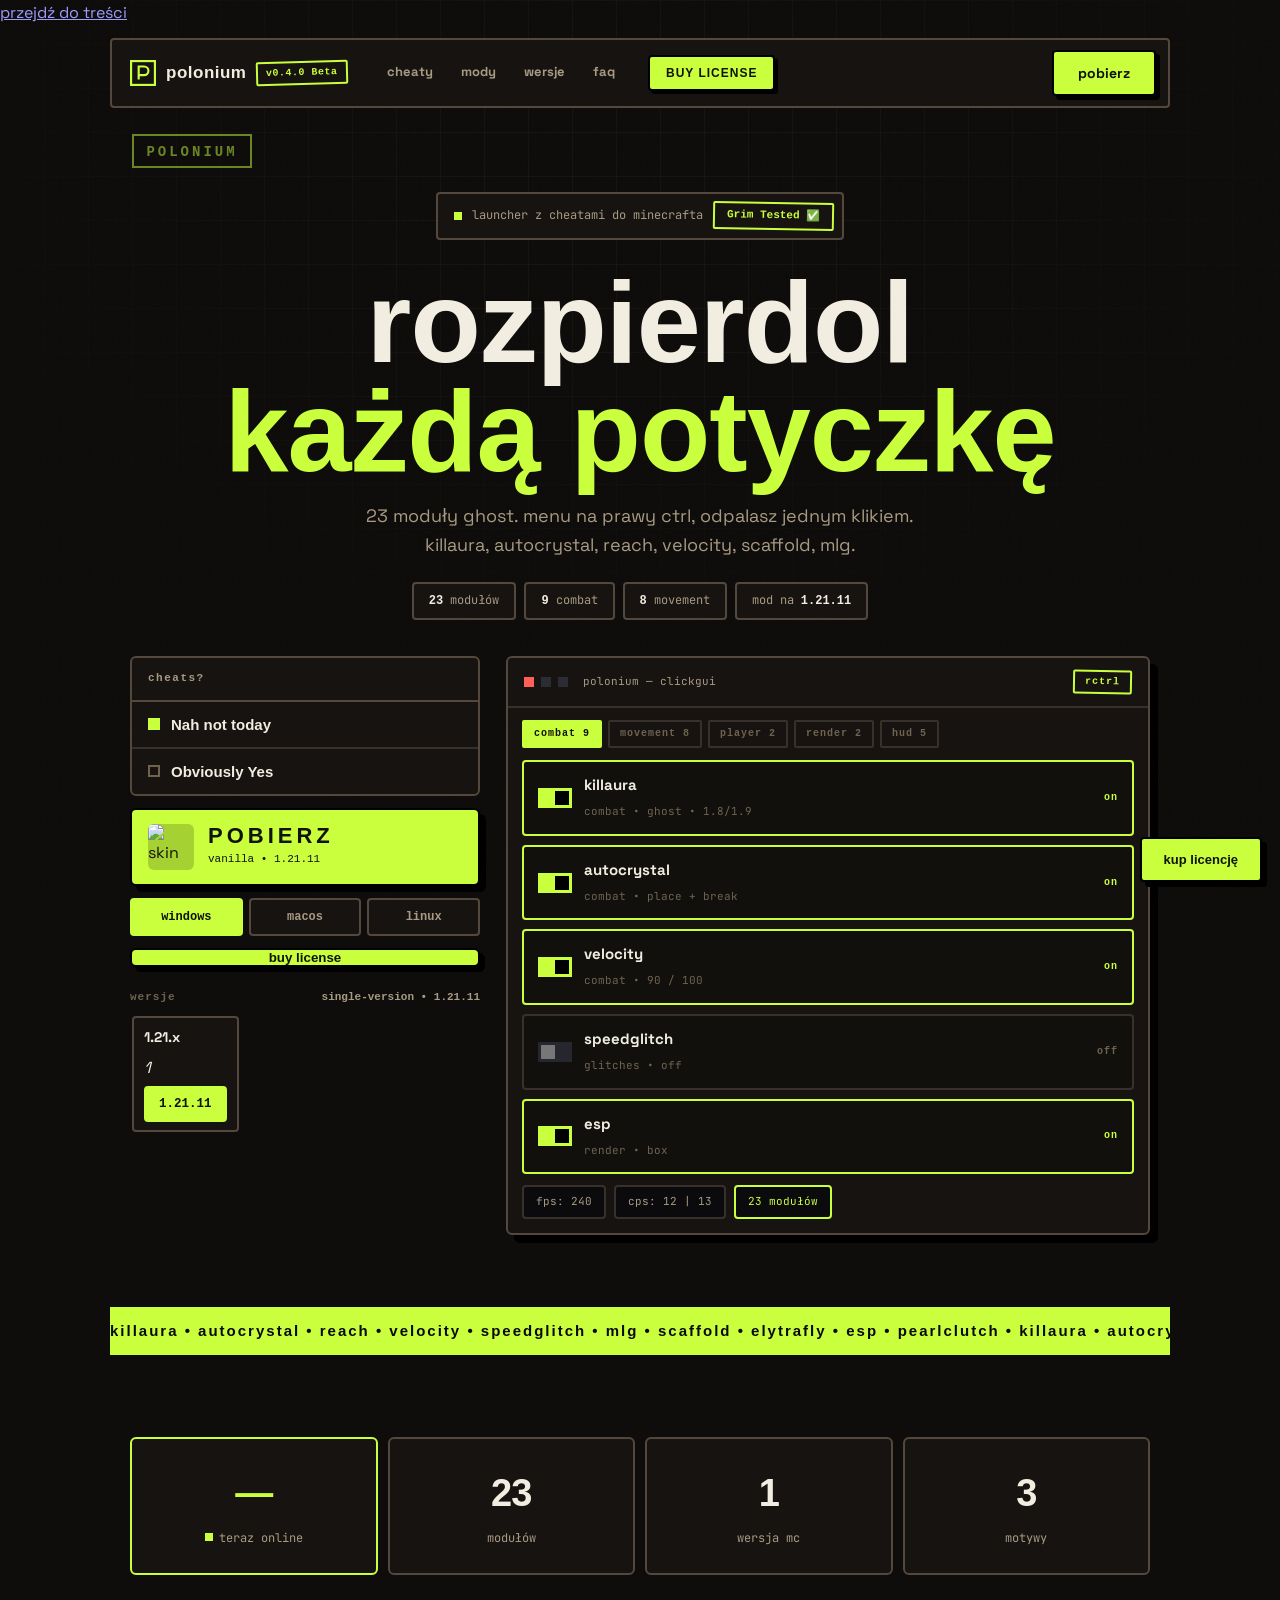
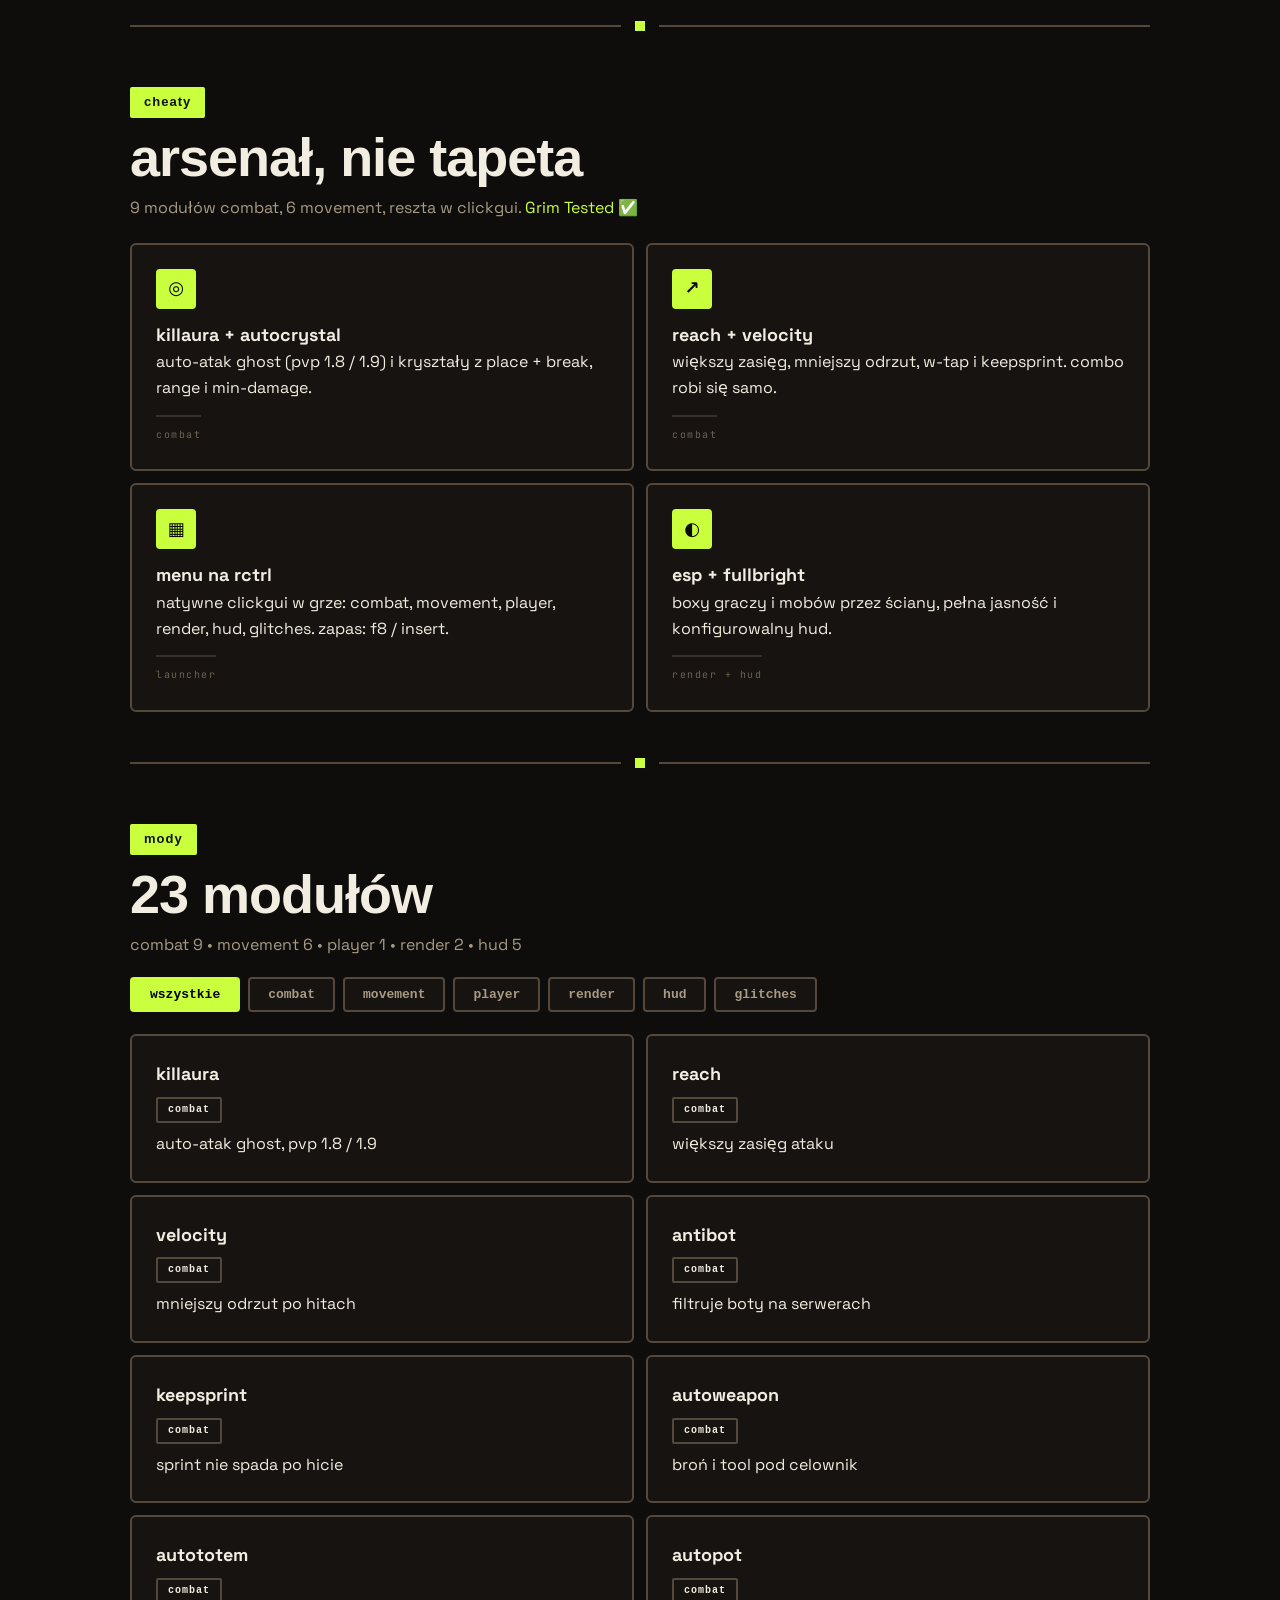
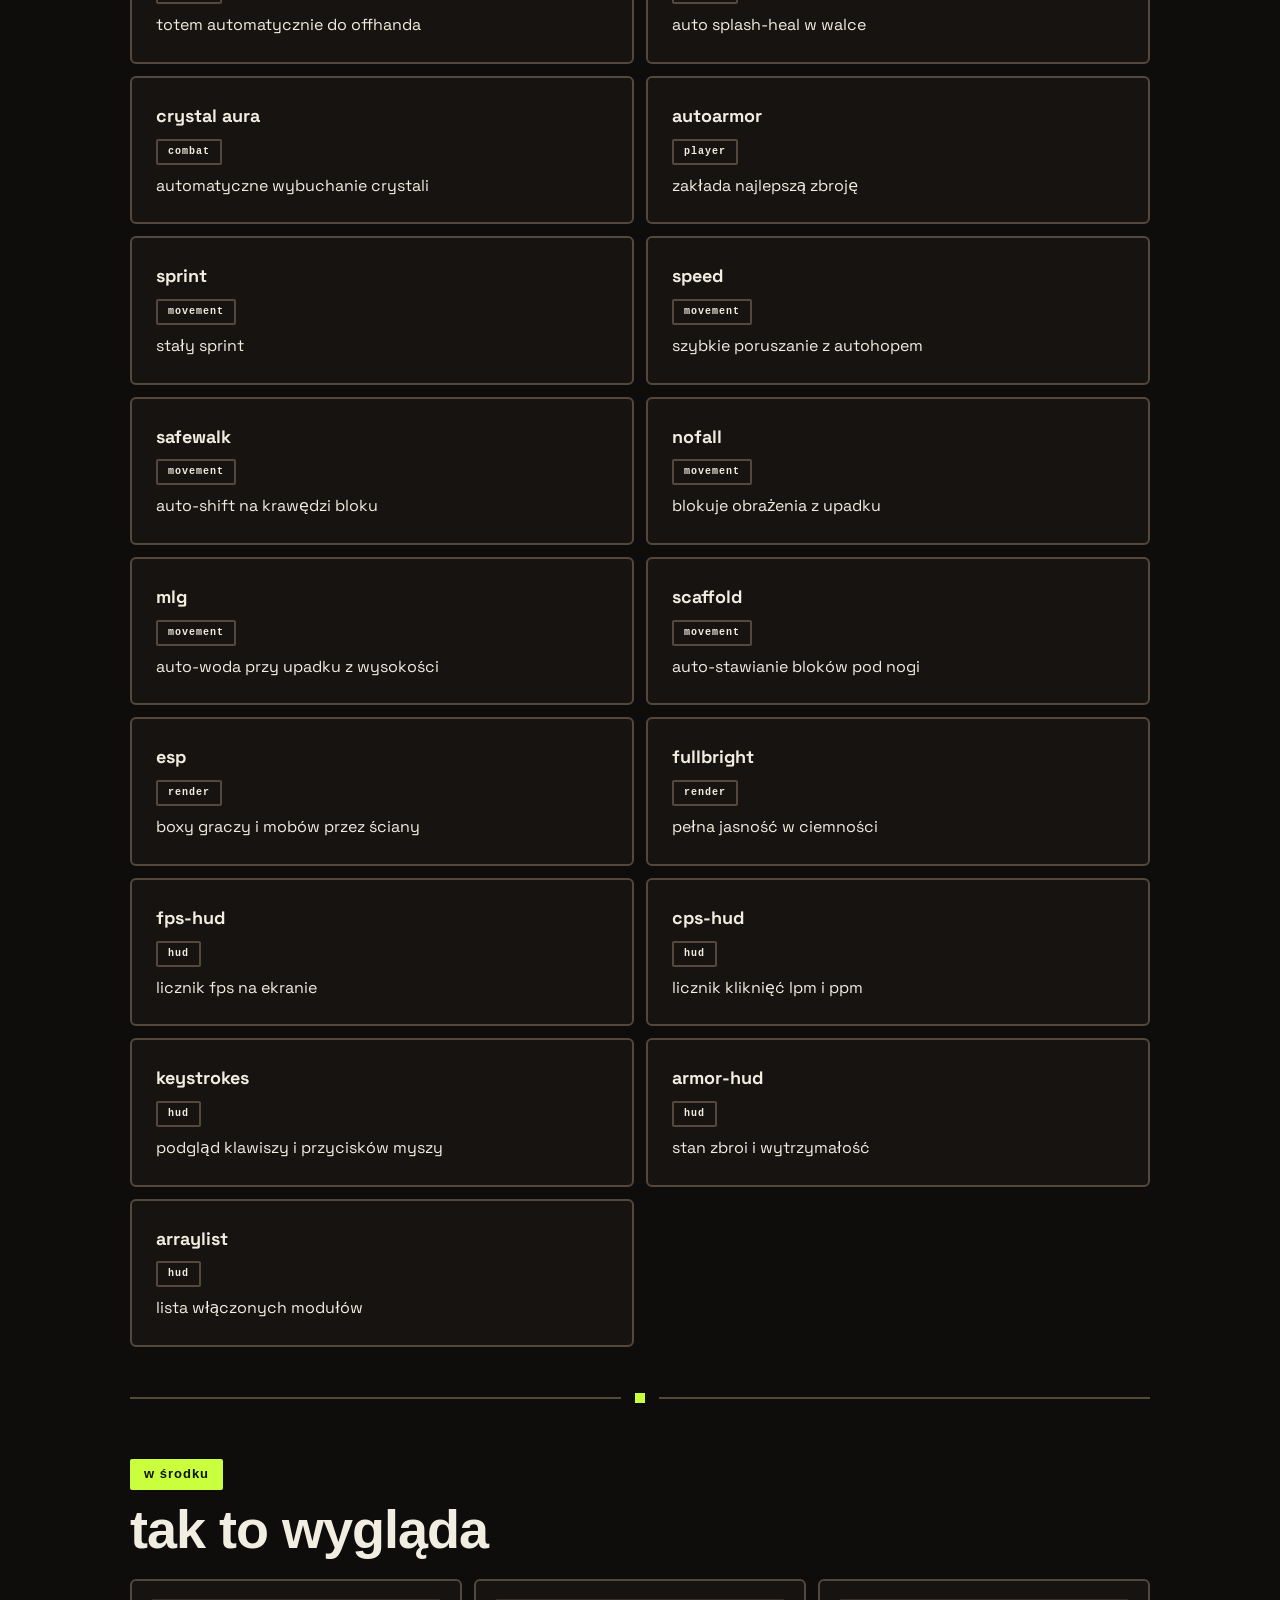
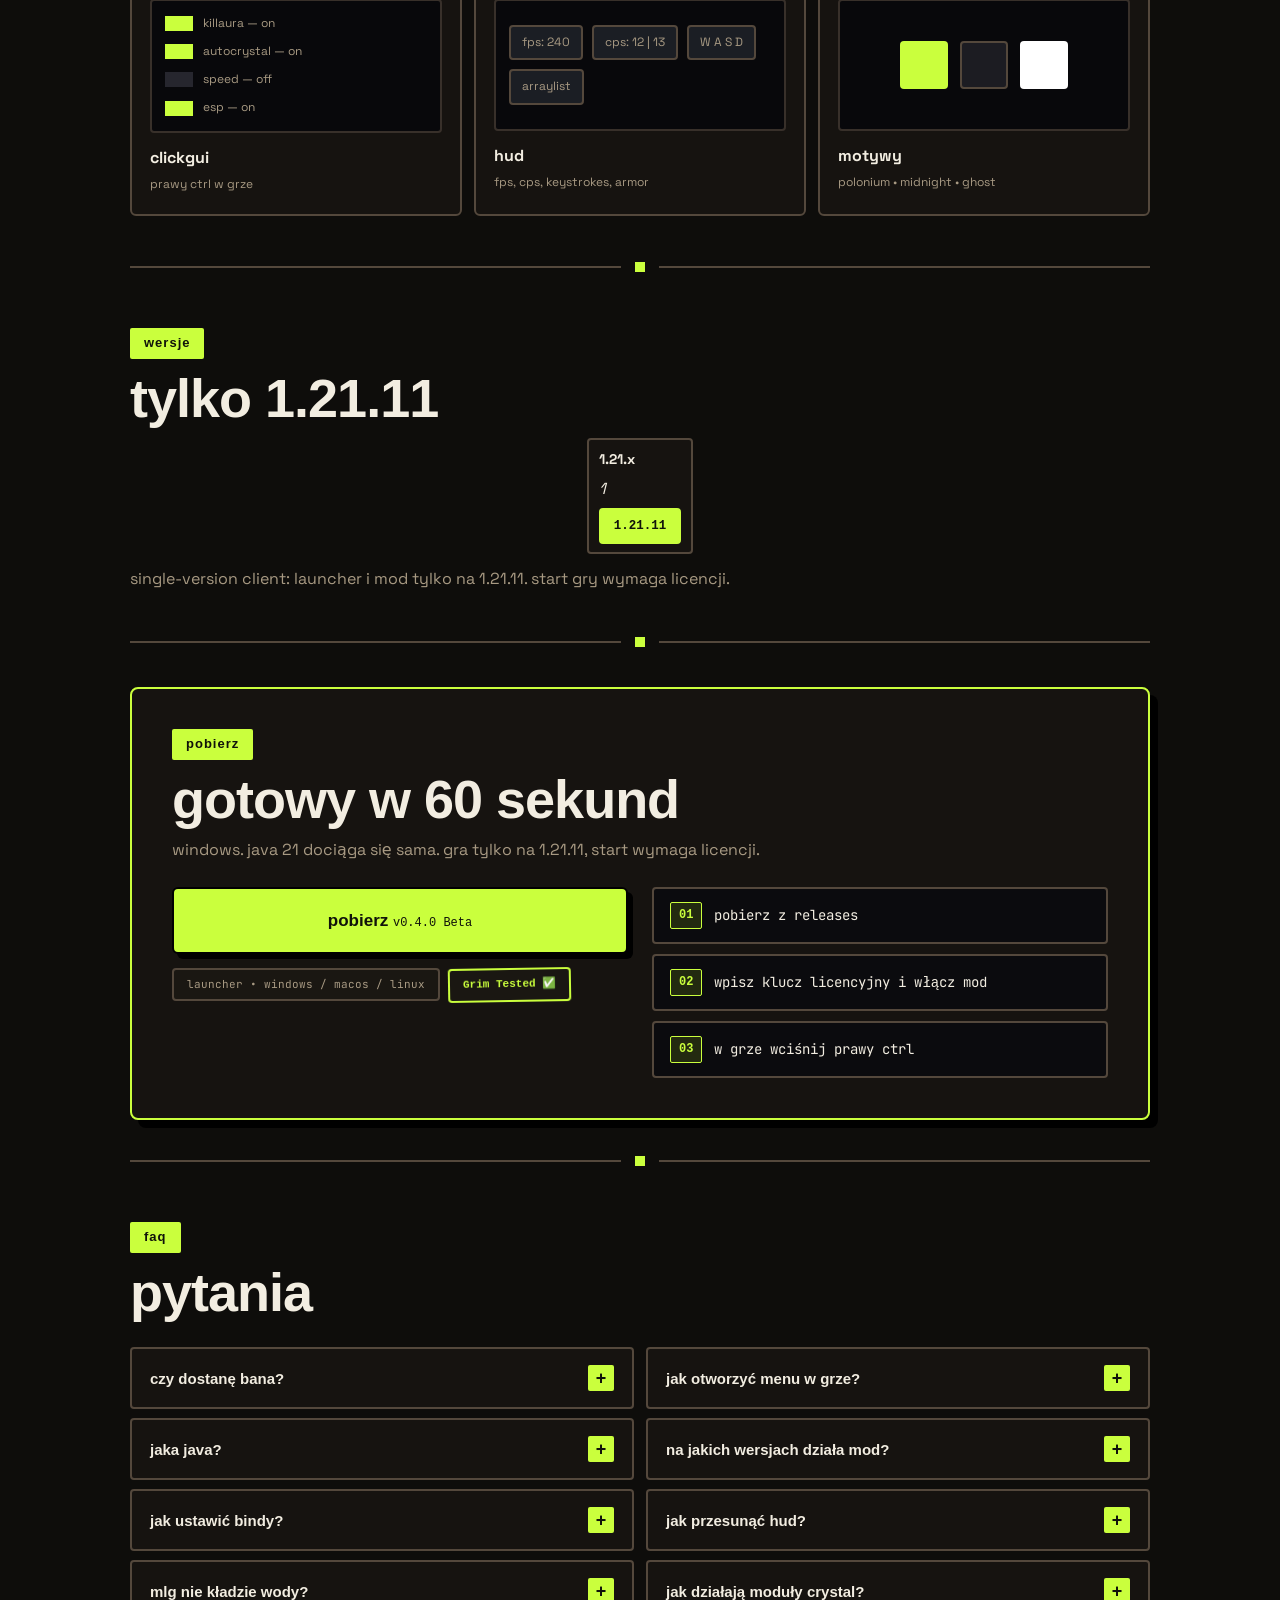
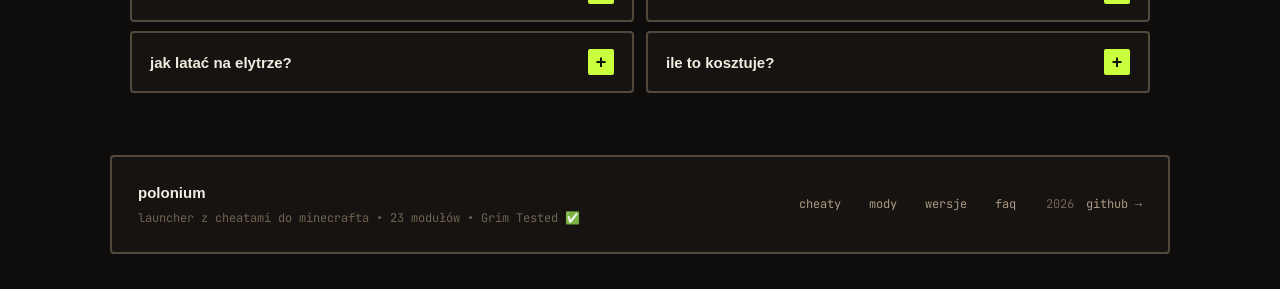
==== commit 14697981: "rewrite wszystkich HTMLi wg skilli: semantyka, a11y, skip-link, aria; doc.css dla terms/privacy" ====
--- a/index.html
+++ b/index.html
@@ -12,18 +12,19 @@
 <link rel="stylesheet" href="styles.css">
 </head>
 <body>
-<div id="bg"><div class="grid"></div><div class="glow g1"></div><div class="glow g2"></div><div class="noise"></div><div class="cubes"><i></i><i></i><i></i><i></i><i></i><i></i></div><div id="dvd"><svg width="120" height="34" viewBox="0 0 120 34"><rect x="1" y="1" width="118" height="32" fill="none" stroke="currentColor" stroke-width="2"/><text x="60" y="22" text-anchor="middle" font-family="JetBrains Mono,monospace" font-weight="700" font-size="14" letter-spacing="3" fill="currentColor">POLONIUM</text></svg></div></div>
+<a class="skip" href="#cheaty">przejdź do treści</a>
+<div id="bg" aria-hidden="true"><div class="grid"></div><div class="glow g1"></div><div class="glow g2"></div><div class="noise"></div><div class="cubes"><i></i><i></i><i></i><i></i><i></i><i></i></div><div id="dvd"><svg width="120" height="34" viewBox="0 0 120 34"><rect x="1" y="1" width="118" height="32" fill="none" stroke="currentColor" stroke-width="2"/><text x="60" y="22" text-anchor="middle" font-family="JetBrains Mono,monospace" font-weight="700" font-size="14" letter-spacing="3" fill="currentColor">POLONIUM</text></svg></div></div>
 
 <header class="top">
-  <div class="logo"><svg width="26" height="26" viewBox="0 0 24 24"><rect x="1" y="1" width="22" height="22" fill="none" stroke="currentColor" stroke-width="2"/><path d="M8 18V6h5a4 4 0 0 1 0 8H8" fill="none" stroke="currentColor" stroke-width="2"/></svg><span>polonium</span><em class="ver" id="latest-top">v0.4.0 Beta</em></div>
-  <nav><a href="#cheaty">cheaty</a><a href="#mody">mody</a><a href="#wersje">wersje</a><a href="#faq">faq</a></nav>
+  <div class="logo"><svg width="26" height="26" viewBox="0 0 24 24" aria-hidden="true"><rect x="1" y="1" width="22" height="22" fill="none" stroke="currentColor" stroke-width="2"/><path d="M8 18V6h5a4 4 0 0 1 0 8H8" fill="none" stroke="currentColor" stroke-width="2"/></svg><span>polonium</span><em class="ver" id="latest-top">v0.4.0 Beta</em></div>
+  <nav aria-label="nawigacja"><a href="#cheaty">cheaty</a><a href="#mody">mody</a><a href="#wersje">wersje</a><a href="#faq">faq</a></nav>
   <button class="nav-buy buy-open">buy license</button>
   <a class="nav-cta" href="#pobierz">pobierz</a>
 </header>
 
-<main>
+<main id="main">
   <section class="hero reveal">
-    <div class="kicker"><span class="pulse"></span>launcher z cheatami do minecrafta<span class="grim">Grim Tested ✅</span></div>
+    <div class="kicker"><span class="pulse" aria-hidden="true"></span>launcher z cheatami do minecrafta<span class="grim">Grim Tested ✅</span></div>
     <h1>rozpierdol<br><em>każdą potyczkę</em></h1>
     <p class="lede">23 moduły ghost. menu na prawy ctrl, odpalasz jednym klikiem.<br>killaura, autocrystal, reach, velocity, scaffold, mlg.</p>
 
@@ -38,13 +39,13 @@
       <div class="hero-left">
         <div class="box">
           <div class="box-head">cheats?</div>
-          <div class="seg">
+          <div class="seg" role="group" aria-label="podgląd trybów">
             <button class="active"><i></i>Nah not today</button>
             <button><i></i>Obviously Yes</button>
           </div>
         </div>
-        <a class="play" href="#pobierz"><img src="https://mc-heads.net/avatar/Polonium/38" alt=""><span><b>POBIERZ</b><small id="play-sub">vanilla • 1.21.11</small></span></a>
-        <div class="osrow">
+        <a class="play" href="#pobierz"><img src="https://mc-heads.net/avatar/Polonium/38" alt="skin gracza Polonium"><span><b>POBIERZ</b><small id="play-sub">vanilla • 1.21.11</small></span></a>
+        <div class="osrow" role="group" aria-label="system">
           <button class="os active">windows</button><button class="os">macos</button><button class="os">linux</button>
         </div>
         <button class="btn buy buy-open">buy license</button>
@@ -70,9 +71,9 @@
     </div>
   </section>
 
-  <div class="marquee"><div class="track"><span>killaura • autocrystal • reach • velocity • speedglitch • mlg • scaffold • elytrafly • esp • pearlclutch •&nbsp;</span><span>killaura • autocrystal • reach • velocity • speedglitch • mlg • scaffold • elytrafly • esp • pearlclutch •&nbsp;</span></div></div>
-
-  <section class="stats reveal">
+  <div class="marquee" aria-hidden="true"><div class="track"><span>killaura • autocrystal • reach • velocity • speedglitch • mlg • scaffold • elytrafly • esp • pearlclutch •&nbsp;</span><span>killaura • autocrystal • reach • velocity • speedglitch • mlg • scaffold • elytrafly • esp • pearlclutch •&nbsp;</span></div></div>
+
+  <section class="stats reveal" aria-label="statystyki">
     <div class="live-cell"><b id="live-big">—</b><small><span class="pulse sm"></span>teraz online</small></div>
     <div><b data-count="23">0</b><small>modułów</small></div>
     <div><b data-count="1">0</b><small>wersja mc</small></div>
@@ -82,24 +83,24 @@
   <div class="sep" aria-hidden="true"><i></i></div>
 
   <section id="cheaty" class="feat reveal">
-    <div class="kick">01 — cheaty</div>
+    <div class="kick">cheaty</div>
     <h2>arsenał, nie tapeta</h2>
     <p class="sub">9 modułów combat, 6 movement, reszta w clickgui. <span class="acc">Grim Tested ✅</span></p>
     <div class="cards">
-      <div class="feat-card"><span class="ico">◎</span><b>killaura + autocrystal</b><p>auto-atak ghost (pvp 1.8 / 1.9) i kryształy z place + break, range i min-damage.</p><span class="tag">combat</span></div>
-      <div class="feat-card"><span class="ico">↗</span><b>reach + velocity</b><p>większy zasięg, mniejszy odrzut, w-tap i keepsprint. combo robi się samo.</p><span class="tag">combat</span></div>
-      <div class="feat-card"><span class="ico">▦</span><b>menu na rctrl</b><p>natywne clickgui w grze: combat, movement, player, render, hud, glitches. zapas: f8 / insert.</p><span class="tag">launcher</span></div>
-      <div class="feat-card"><span class="ico">◐</span><b>esp + fullbright</b><p>boxy graczy i mobów przez ściany, pełna jasność i konfigurowalny hud.</p><span class="tag">render + hud</span></div>
+      <div class="feat-card"><span class="ico" aria-hidden="true">◎</span><b>killaura + autocrystal</b><p>auto-atak ghost (pvp 1.8 / 1.9) i kryształy z place + break, range i min-damage.</p><span class="tag">combat</span></div>
+      <div class="feat-card"><span class="ico" aria-hidden="true">↗</span><b>reach + velocity</b><p>większy zasięg, mniejszy odrzut, w-tap i keepsprint. combo robi się samo.</p><span class="tag">combat</span></div>
+      <div class="feat-card"><span class="ico" aria-hidden="true">▦</span><b>menu na rctrl</b><p>natywne clickgui w grze: combat, movement, player, render, hud, glitches. zapas: f8 / insert.</p><span class="tag">launcher</span></div>
+      <div class="feat-card"><span class="ico" aria-hidden="true">◐</span><b>esp + fullbright</b><p>boxy graczy i mobów przez ściany, pełna jasność i konfigurowalny hud.</p><span class="tag">render + hud</span></div>
     </div>
   </section>
 
   <div class="sep" aria-hidden="true"><i></i></div>
 
   <section id="mody" class="reveal">
-    <div class="kick">02 — mody</div>
+    <div class="kick">mody</div>
     <h2>23 modułów</h2>
     <p class="sub">combat 9 • movement 6 • player 1 • render 2 • hud 5</p>
-    <div class="filter">
+    <div class="filter" role="group" aria-label="filtruj moduły">
       <button data-cat="all" class="active">wszystkie</button>
       <button data-cat="combat">combat</button>
       <button data-cat="movement">movement</button>
@@ -114,7 +115,7 @@
   <div class="sep" aria-hidden="true"><i></i></div>
 
   <section class="shots reveal">
-    <div class="kick">03 — w środku</div>
+    <div class="kick">w środku</div>
     <h2>tak to wygląda</h2>
     <div class="cards3">
       <div class="shot"><div class="mock"><div class="mrow"><i class="on"></i><span>killaura — on</span></div><div class="mrow"><i class="on"></i><span>autocrystal — on</span></div><div class="mrow"><i></i><span>speed — off</span></div><div class="mrow"><i class="on"></i><span>esp — on</span></div></div><b>clickgui</b><span>prawy ctrl w grze</span></div>
@@ -126,7 +127,7 @@
   <div class="sep" aria-hidden="true"><i></i></div>
 
   <section id="wersje" class="reveal">
-    <div class="kick">04 — wersje</div>
+    <div class="kick">wersje</div>
     <h2>tylko 1.21.11</h2>
     <div id="vlist2"></div>
     <p class="dim">single-version client: launcher i mod tylko na 1.21.11. start gry wymaga licencji.</p>
@@ -135,7 +136,7 @@
   <div class="sep" aria-hidden="true"><i></i></div>
 
   <section id="pobierz" class="dl reveal">
-    <div class="kick">05 — pobierz</div>
+    <div class="kick">pobierz</div>
     <h2>gotowy w 60 sekund</h2>
     <p class="sub">windows. java 21 dociąga się sama. gra tylko na 1.21.11, start wymaga licencji.</p>
     <div class="dl-grid">
@@ -154,7 +155,7 @@
   <div class="sep" aria-hidden="true"><i></i></div>
 
   <section id="faq" class="reveal">
-    <div class="kick">06 — faq</div>
+    <div class="kick">faq</div>
     <h2>pytania</h2>
     <div class="faq-grid">
       <div class="qa"><button>czy dostanę bana?<i>+</i></button><p>cheaty zawsze niosą ryzyko. mod jest testowany na GrimAC (Grim Tested ✅), ale 100% niewykrywalności nie istnieje — graj na altach.</p></div>
@@ -176,27 +177,28 @@
   <div class="foot-links"><a href="#cheaty">cheaty</a><a href="#mody">mody</a><a href="#wersje">wersje</a><a href="#faq">faq</a></div>
   <div class="foot-side"><span id="year"></span><a href="https://github.com/poloniumclient/poloniumclient.github.io">github →</a></div>
 </footer>
+
 <button id="chat-fab" class="buy-open">kup licencję</button>
-<section id="chat-panel" class="hidden">
-  <div class="chat-head"><span>polonium · ticket</span><span><button id="chat-end">koniec</button><button id="chat-new">nowy</button><button id="chat-x">x</button></span></div>
+<section id="chat-panel" class="hidden" aria-label="chat ticketowy">
+  <div class="chat-head"><span>polonium · ticket</span><span><button id="chat-end">koniec</button><button id="chat-new">nowy</button><button id="chat-x" aria-label="zamknij chat">x</button></span></div>
   <div id="chat-actions" class="hidden">
     <a id="chat-full" href="#" target="_blank">pełny czat ↗</a>
   </div>
   <div id="chat-plan">
-    <div class="chat-days">
+    <div class="chat-days" role="group" aria-label="wybierz plan">
       <button data-days="1" class="active">1D · 1zł</button>
       <button data-days="7">7D · 7zł</button>
       <button data-days="30">30D · 30zł</button>
       <button data-days="lifetime">LIFE · 99zł</button>
     </div>
-    <div class="chat-custom"><input id="chat-days" type="number" min="1" max="30" placeholder="własna liczba dni (max 30)"><span id="chat-price">1 zł</span></div>
+    <div class="chat-custom"><input id="chat-days" type="number" min="1" max="30" placeholder="własna liczba dni (max 30)" aria-label="własna liczba dni"><span id="chat-price">1 zł</span></div>
   </div>
   <div id="chat-form">
-    <input id="chat-nick" maxlength="24" placeholder="nick (musi zgadzać się z Tipply)" autocomplete="off">
-    <input id="chat-contact" maxlength="64" placeholder="kontakt: discord / e-mail" autocomplete="off">
+    <input id="chat-nick" maxlength="24" placeholder="nick (musi zgadzać się z Tipply)" autocomplete="off" aria-label="nick">
+    <input id="chat-contact" maxlength="64" placeholder="kontakt: discord / e-mail" autocomplete="off" aria-label="kontakt">
     <button id="chat-start" class="btn big">start</button>
   </div>
-  <div id="chat-msgs"></div>
+  <div id="chat-msgs" aria-live="polite"></div>
   <div id="chat-input" class="hidden"><input id="chat-text" maxlength="1000" placeholder="wiadomość..." aria-label="wiadomość"><button id="chat-send" aria-label="wyślij">➤</button></div>
 </section>
 <script src="https://cdn.jsdelivr.net/npm/@supabase/supabase-js@2"></script>
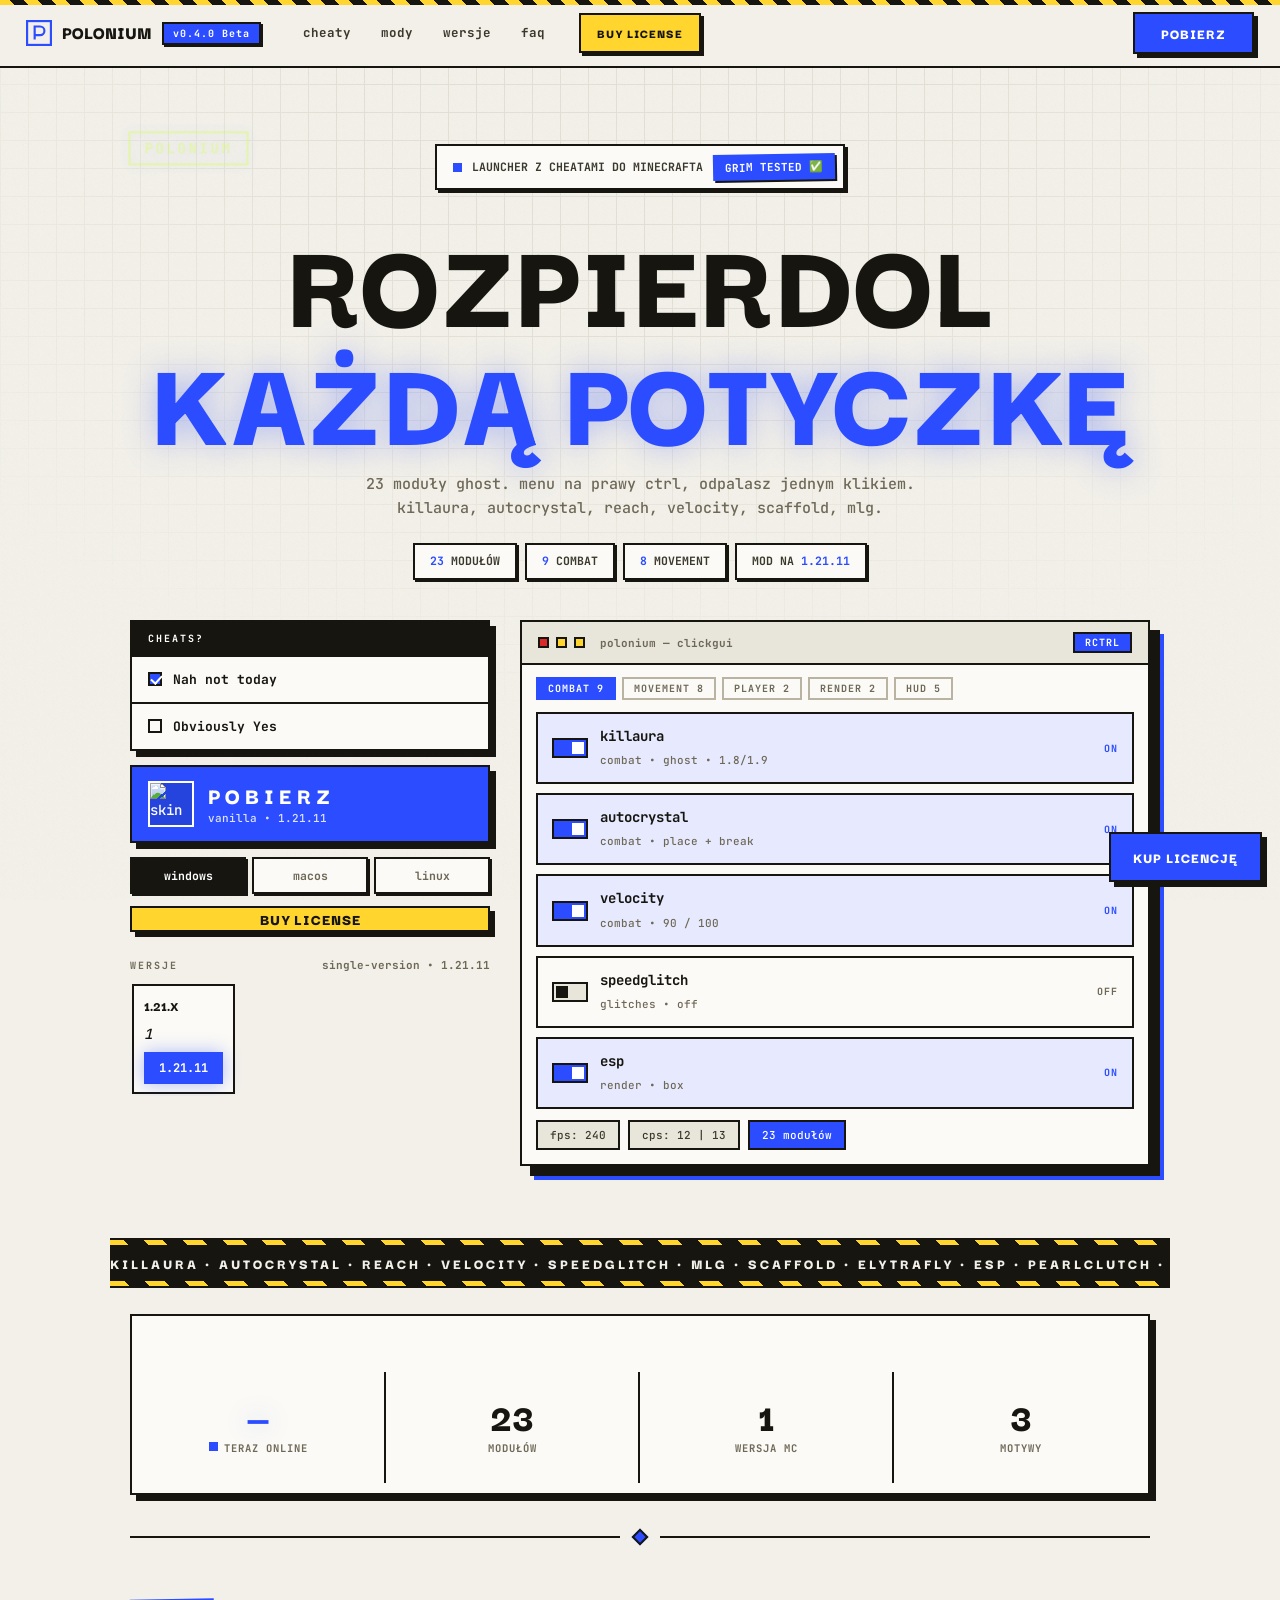
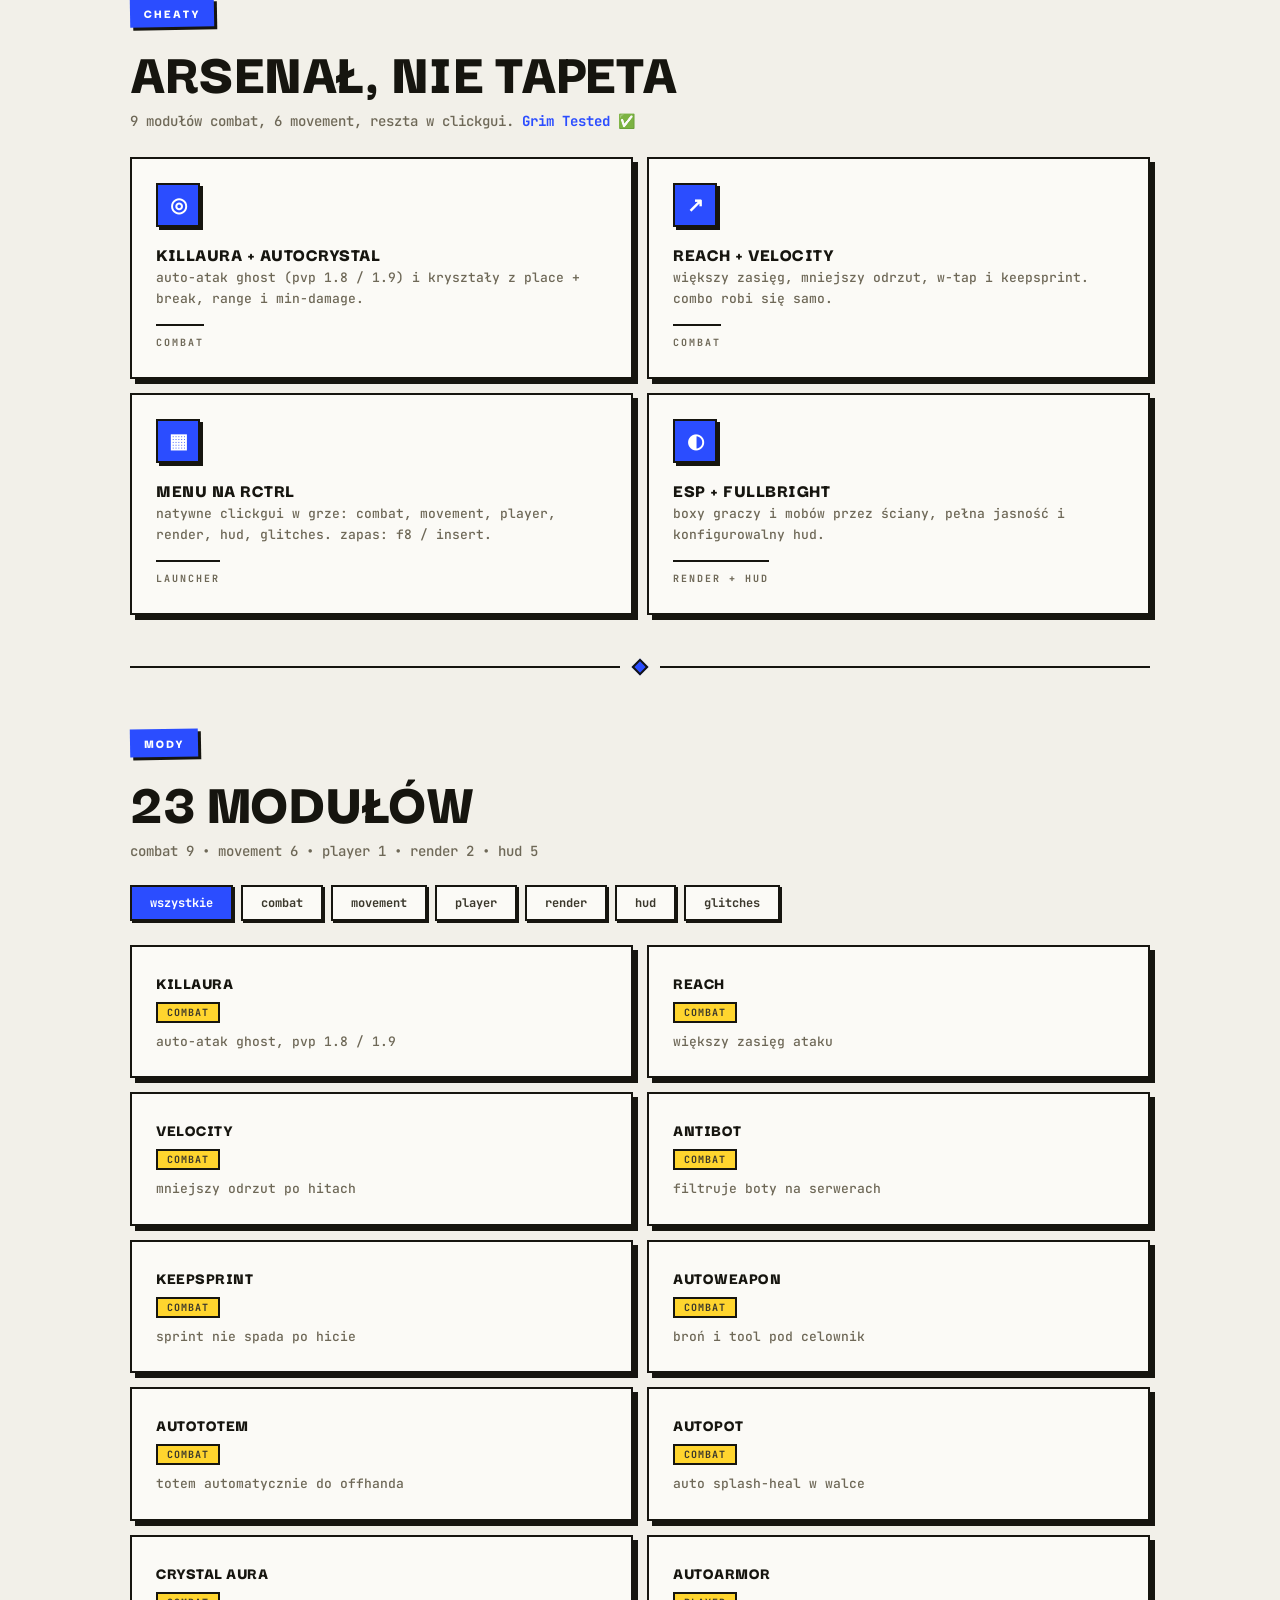
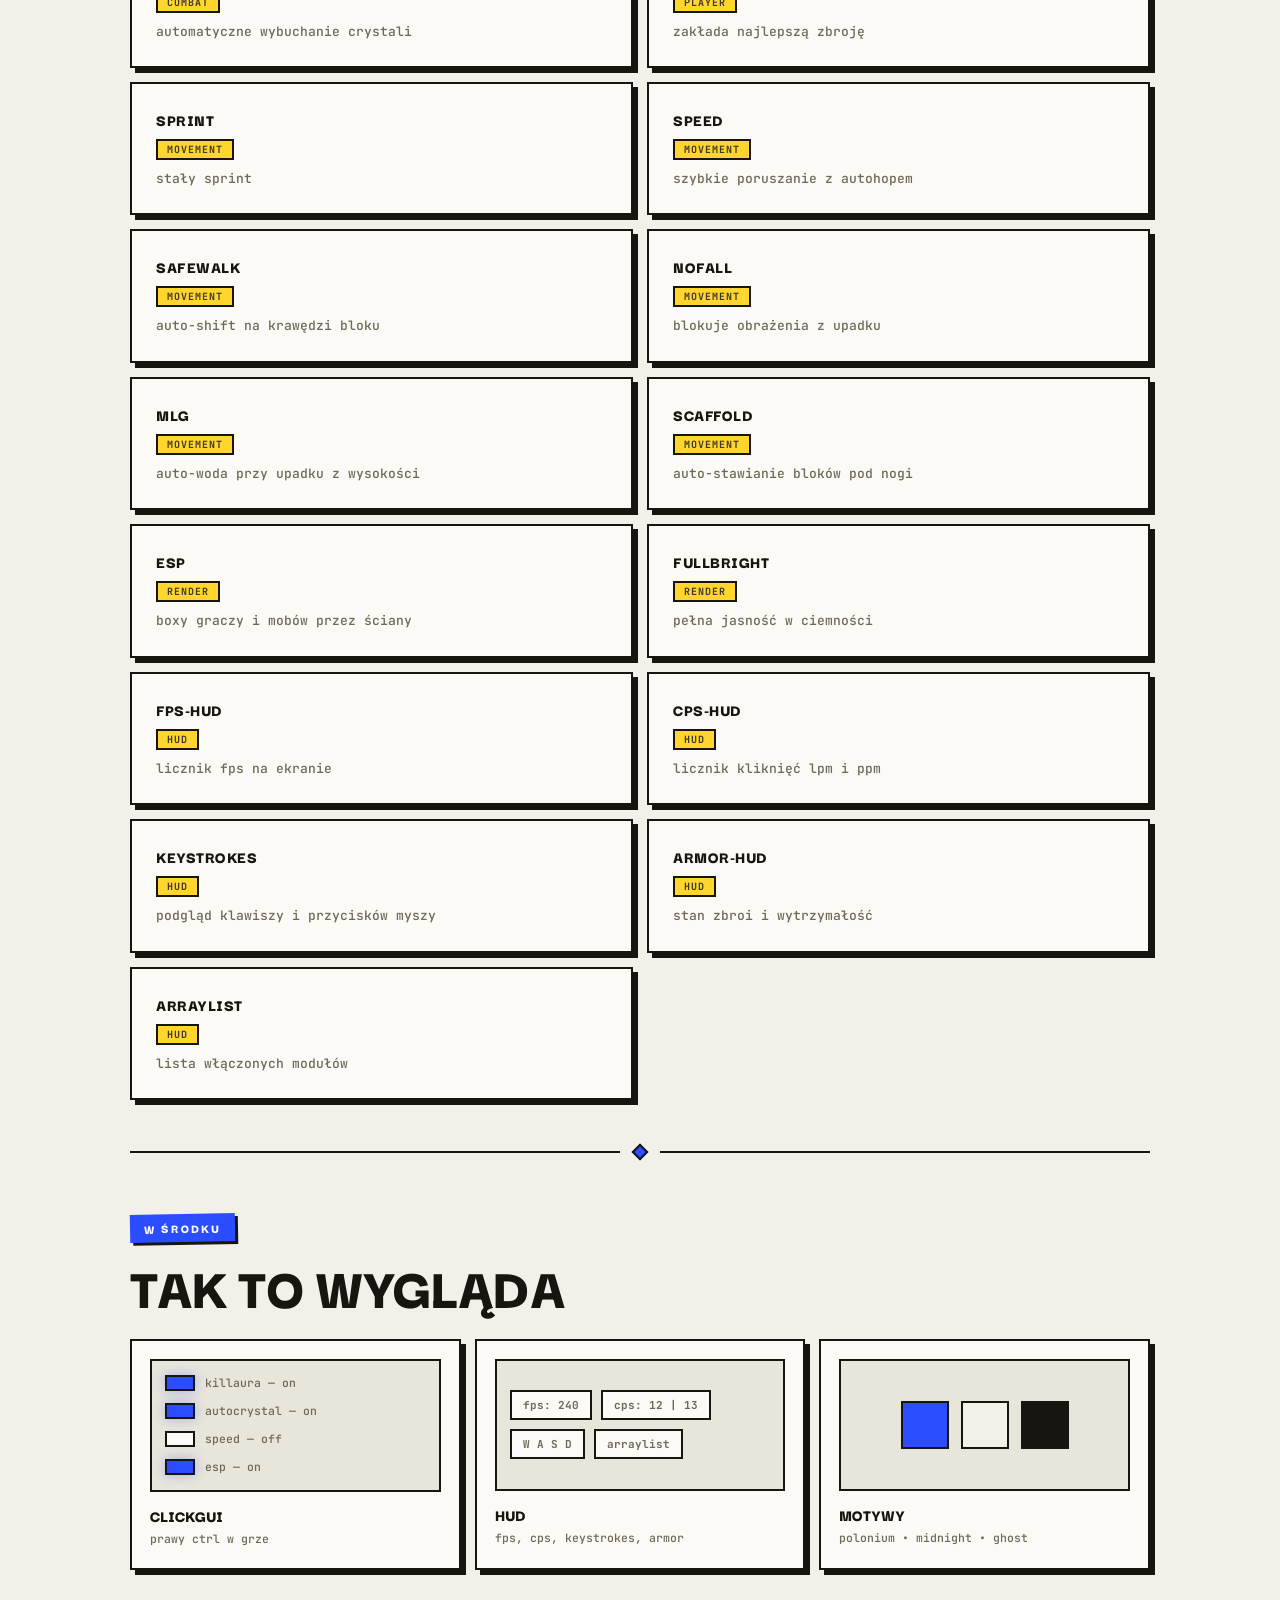
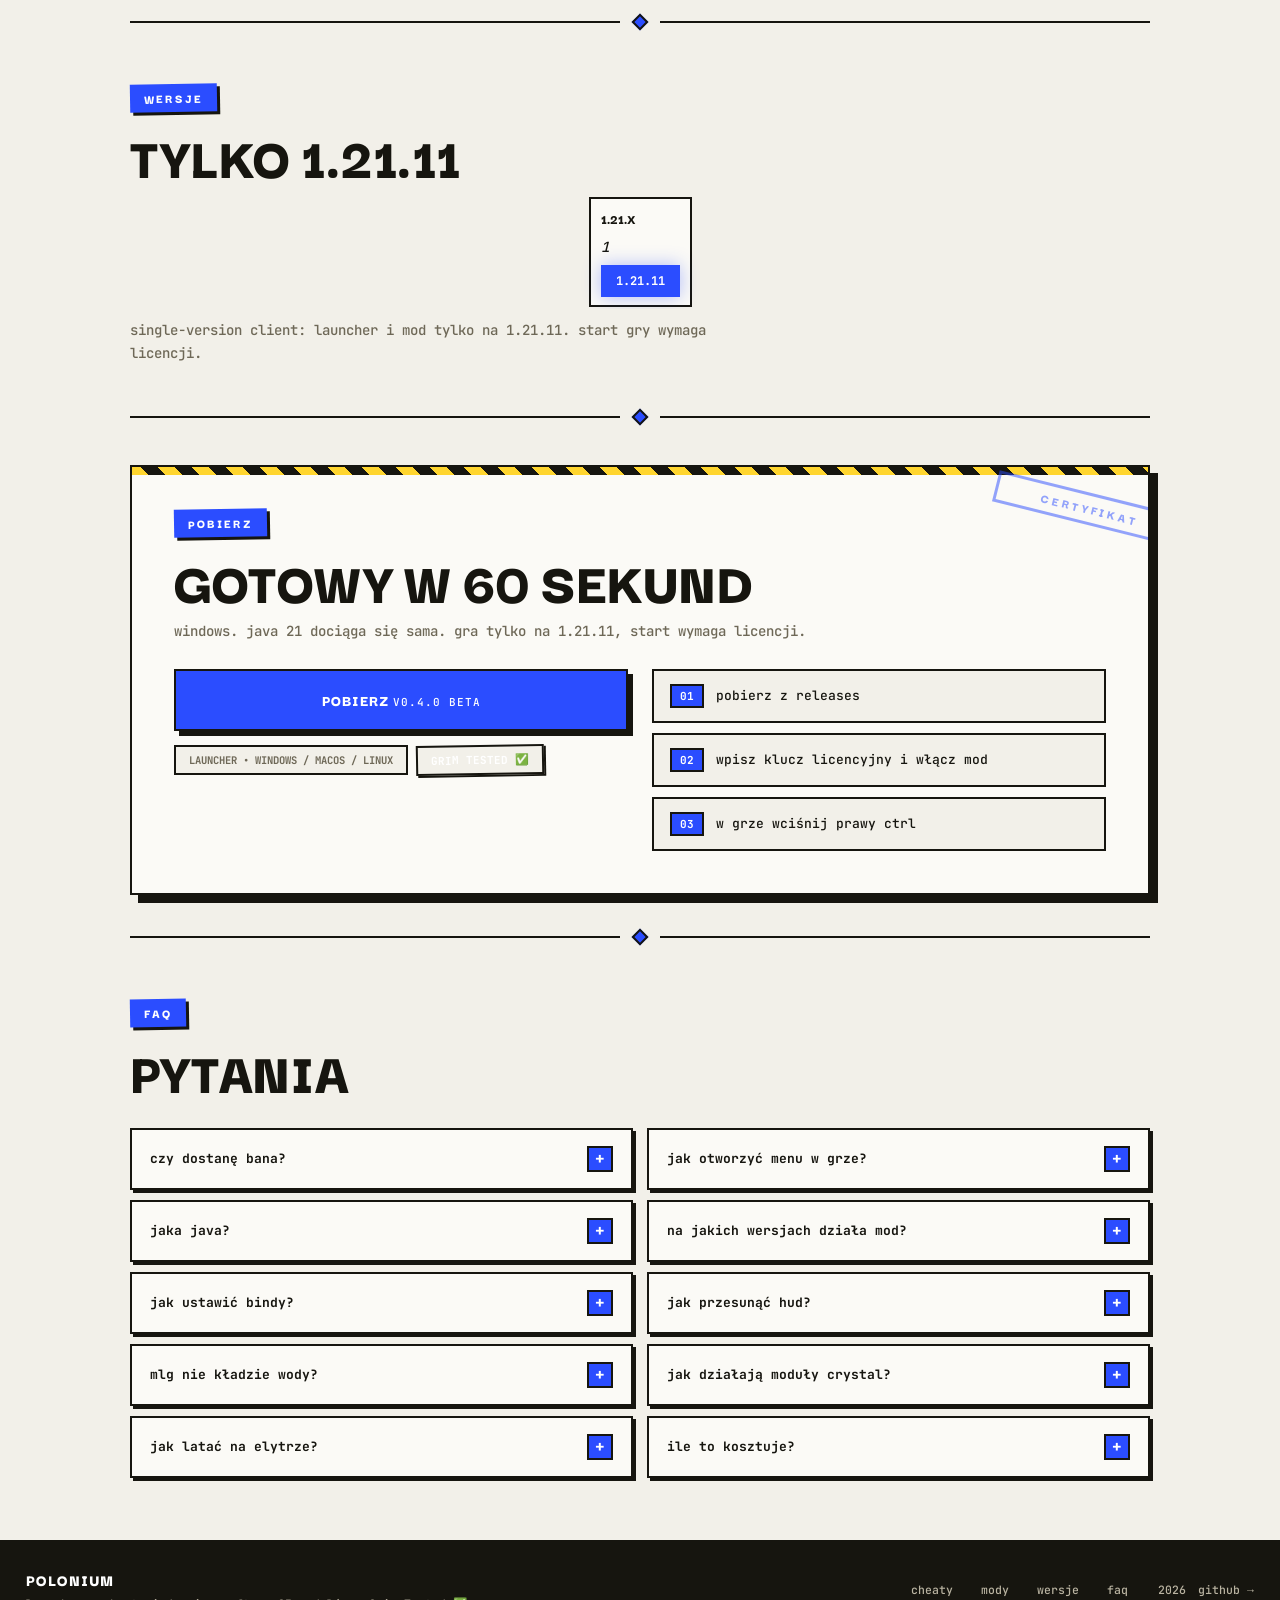
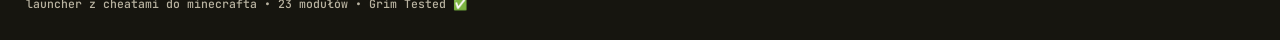
==== commit e4e38e40: "REDESIGN: dossier lab (jasny papier/ink/polon-blue/hazard) + fonty latin-ext (polskie znaki) + cache" ====
--- a/index.html
+++ b/index.html
@@ -8,8 +8,8 @@
 <meta name="theme-color" content="#0e0d0b">
 <link rel="preload" href="fonts/DarkerGrotesque-900-latin.woff2" as="font" type="font/woff2" crossorigin>
 <link rel="preload" href="fonts/SpaceGrotesk-500-latin.woff2" as="font" type="font/woff2" crossorigin>
-<link rel="stylesheet" href="fonts.css">
-<link rel="stylesheet" href="styles.css">
+<link rel="stylesheet" href="fonts.css?v=5">
+<link rel="stylesheet" href="styles.css?v=5">
 </head>
 <body>
 <a class="skip" href="#cheaty">przejdź do treści</a>
--- a/fonts.css
+++ b/fonts.css
@@ -1,8 +1,8 @@
-@font-face{font-family:'Space Grotesk';font-style:normal;font-weight:400;font-display:swap;src:url('fonts/SpaceGrotesk-400-latin.woff2') format('woff2')}
-@font-face{font-family:'JetBrains Mono';font-style:normal;font-weight:400;font-display:swap;src:url('fonts/JetBrainsMono-400-latin.woff2') format('woff2')}
-@font-face{font-family:'Darker Grotesque';font-style:normal;font-weight:700;font-display:swap;src:url('fonts/DarkerGrotesque-700-latin.woff2') format('woff2')}
-@font-face{font-family:'Darker Grotesque';font-style:normal;font-weight:900;font-display:swap;src:url('fonts/DarkerGrotesque-900-latin.woff2') format('woff2')}
-@font-face{font-family:'Space Grotesk';font-style:normal;font-weight:500;font-display:swap;src:url('fonts/SpaceGrotesk-500-latin.woff2') format('woff2')}
-@font-face{font-family:'Space Grotesk';font-style:normal;font-weight:700;font-display:swap;src:url('fonts/SpaceGrotesk-700-latin.woff2') format('woff2')}
-@font-face{font-family:'JetBrains Mono';font-style:normal;font-weight:500;font-display:swap;src:url('fonts/JetBrainsMono-500-latin.woff2') format('woff2')}
-@font-face{font-family:'JetBrains Mono';font-style:normal;font-weight:700;font-display:swap;src:url('fonts/JetBrainsMono-700-latin.woff2') format('woff2')}
+@font-face{font-family:'Darker Grotesque';font-style:normal;font-weight:700;font-display:swap;src:url('fonts/DarkerGrotesque-700-latin-ext.woff2') format('woff2');unicode-range:U+0100-02BA, U+02BD-02C5, U+02C7-02CC, U+02CE-02D7, U+02DD-02FF, U+0304, U+0308, U+0329, U+1D00-1DBF, U+1E00-1E9F, U+1EF2-1EFF, U+2020, U+20A0-20AB, U+20AD-20C4, U+2113, U+2C60-2C7F, U+A720-A7FF}
+@font-face{font-family:'Darker Grotesque';font-style:normal;font-weight:700;font-display:swap;src:url('fonts/DarkerGrotesque-700-latin.woff2') format('woff2');unicode-range:U+0000-00FF, U+0131, U+0152-0153, U+02BB-02BC, U+02C6, U+02DA, U+02DC, U+0304, U+0308, U+0329, U+2000-206F, U+20AC, U+2122, U+2191, U+2193, U+2212, U+2215, U+FEFF, U+FFFD}
+@font-face{font-family:'Darker Grotesque';font-style:normal;font-weight:900;font-display:swap;src:url('fonts/DarkerGrotesque-900-latin-ext.woff2') format('woff2');unicode-range:U+0100-02BA, U+02BD-02C5, U+02C7-02CC, U+02CE-02D7, U+02DD-02FF, U+0304, U+0308, U+0329, U+1D00-1DBF, U+1E00-1E9F, U+1EF2-1EFF, U+2020, U+20A0-20AB, U+20AD-20C4, U+2113, U+2C60-2C7F, U+A720-A7FF}
+@font-face{font-family:'Darker Grotesque';font-style:normal;font-weight:900;font-display:swap;src:url('fonts/DarkerGrotesque-900-latin.woff2') format('woff2');unicode-range:U+0000-00FF, U+0131, U+0152-0153, U+02BB-02BC, U+02C6, U+02DA, U+02DC, U+0304, U+0308, U+0329, U+2000-206F, U+20AC, U+2122, U+2191, U+2193, U+2212, U+2215, U+FEFF, U+FFFD}
+@font-face{font-family:'JetBrains Mono';font-style:normal;font-weight:500;font-display:swap;src:url('fonts/JetBrainsMono-500-latin-ext.woff2') format('woff2');unicode-range:U+0100-02BA, U+02BD-02C5, U+02C7-02CC, U+02CE-02D7, U+02DD-02FF, U+0304, U+0308, U+0329, U+1D00-1DBF, U+1E00-1E9F, U+1EF2-1EFF, U+2020, U+20A0-20AB, U+20AD-20C4, U+2113, U+2C60-2C7F, U+A720-A7FF}
+@font-face{font-family:'JetBrains Mono';font-style:normal;font-weight:500;font-display:swap;src:url('fonts/JetBrainsMono-500-latin.woff2') format('woff2');unicode-range:U+0000-00FF, U+0131, U+0152-0153, U+02BB-02BC, U+02C6, U+02DA, U+02DC, U+0304, U+0308, U+0329, U+2000-206F, U+20AC, U+2122, U+2191, U+2193, U+2212, U+2215, U+FEFF, U+FFFD}
+@font-face{font-family:'JetBrains Mono';font-style:normal;font-weight:700;font-display:swap;src:url('fonts/JetBrainsMono-700-latin-ext.woff2') format('woff2');unicode-range:U+0100-02BA, U+02BD-02C5, U+02C7-02CC, U+02CE-02D7, U+02DD-02FF, U+0304, U+0308, U+0329, U+1D00-1DBF, U+1E00-1E9F, U+1EF2-1EFF, U+2020, U+20A0-20AB, U+20AD-20C4, U+2113, U+2C60-2C7F, U+A720-A7FF}
+@font-face{font-family:'JetBrains Mono';font-style:normal;font-weight:700;font-display:swap;src:url('fonts/JetBrainsMono-700-latin.woff2') format('woff2');unicode-range:U+0000-00FF, U+0131, U+0152-0153, U+02BB-02BC, U+02C6, U+02DA, U+02DC, U+0304, U+0308, U+0329, U+2000-206F, U+20AC, U+2122, U+2191, U+2193, U+2212, U+2215, U+FEFF, U+FFFD}
--- a/styles.css
+++ b/styles.css
@@ -1,241 +1,248 @@
-/* Polonium site — brutalist ops ledger. Gruby mur, grotesk, stemple, twarde cienie. */
+/* ============================================================
+   POLONIUM DOSSIER — jasny archiwum-lab. Papier, atrament, niebieski
+   polon-210 i żółta taśma ostrzegawcza. Zero dark-mode'owej papki.
+   ============================================================ */
 *{box-sizing:border-box;margin:0;padding:0}
 :root{
-  --bg:#0e0d0b;--bg2:#12100d;--panel:#161310;--panel2:#1a1712;
-  --line:#38302a;--line2:#54483c;
-  --txt:#f2ede1;--dim:#a89a83;--dim2:#6f6350;
-  --acc:#caff3d;--acc-ink:#10130a;--acc-dim:#232a10;
-  --err:#ff4438;--ok:#41d97e;--warn:#e8a13a;
-  --r:4px;--r-lg:6px;color-scheme:dark;
+  --paper:#f2f0e9;--paper2:#e8e5db;--card:#fbfaf6;
+  --ink:#16150f;--ink2:#3b382c;--dim:#6e6857;--faint:#b9b3a1;
+  --blue:#2b4dff;--blue-deep:#1c38cc;--blue-soft:#e7eaff;--blue-glow:rgba(43,77,255,.35);
+  --hazard:#ffd52e;--red:#d92b2b;--green:#2f8f4e;
+  --r:0px;
 }
 html{scroll-behavior:smooth;scroll-padding-top:90px}
-body{background:var(--bg);color:var(--txt);font:16px/1.6 "Space Grotesk",system-ui,sans-serif;overflow-x:hidden;-webkit-font-smoothing:antialiased}
-::selection{background:var(--acc);color:#000}
-h1,h2,.logo span,.play b,.btn,.stats b{font-family:"Darker Grotesk",sans-serif;font-weight:900}
-.mono,.kicker,.box-head,.vers-label,#vlist span,#vlist2 span,.filter button,.os,.qa button,.steps,footer,.kick,.winbar,.hero-badges,.dl-meta{font-family:"JetBrains Mono",monospace}
-button{font-family:"Darker Grotesk",sans-serif;touch-action:manipulation}
-/* ---------- bg: ledger lines + noise, zero glow ---------- */
+body{background:var(--paper);color:var(--ink);font:14px/1.65 "JetBrains Mono",monospace;overflow-x:hidden;-webkit-font-smoothing:antialiased}
+::selection{background:var(--blue);color:#fff}
+h1,h2,h3,.logo span,.play b,.btn,.stats b{font-family:"Darker Grotesque",sans-serif;font-weight:900;text-transform:uppercase}
+.skip{position:fixed;left:-999px;top:0;z-index:99;background:var(--blue);color:#fff;padding:10px 18px;font-weight:700}
+.skip:focus{left:8px;top:8px}
+/* ---------- bg: papier milimetrowy + cień ---------- */
 #bg{position:fixed;inset:0;pointer-events:none;z-index:0}
-#bg .grid{position:absolute;inset:0;background-image:linear-gradient(#38302a33 1px,transparent 1px),linear-gradient(90deg,#38302a33 1px,transparent 1px);background-size:44px 44px;mask-image:radial-gradient(880px 600px at 50% 20%,#000 25%,transparent 78%)}
+#bg .grid{position:absolute;inset:0;background-image:linear-gradient(#d5d2c6 1px,transparent 1px),linear-gradient(90deg,#d5d2c6 1px,transparent 1px);background-size:28px 28px;opacity:.55;mask-image:radial-gradient(1000px 700px at 50% 15%,#000 30%,transparent 85%)}
 #bg .glow{display:none}
-#bg .noise{position:absolute;inset:0;opacity:.06;background-image:url("data:image/svg+xml,%3Csvg xmlns='http://www.w3.org/2000/svg' width='120' height='120'%3E%3Cfilter id='n'%3E%3CfeTurbulence baseFrequency='.9'/%3E%3C/filter%3E%3Crect width='120' height='120' filter='url(%23n)' opacity='.6'/%3E%3C/svg%3E")}
+#bg .noise{position:absolute;inset:0;opacity:.05;background-image:url("data:image/svg+xml,%3Csvg xmlns='http://www.w3.org/2000/svg' width='120' height='120'%3E%3Cfilter id='n'%3E%3CfeTurbulence baseFrequency='.9'/%3E%3C/filter%3E%3Crect width='120' height='120' filter='url(%23n)' opacity='.6'/%3E%3C/svg%3E")}
 #bg .cubes{display:none}
-#dvd{position:absolute;left:0;top:0;color:var(--acc);opacity:.5;will-change:transform}
-/* ---------- top ---------- */
-.top{position:sticky;top:12px;z-index:10;display:flex;align-items:center;gap:20px;max-width:1060px;margin:12px auto 0;padding:10px 12px 10px 18px;background:var(--panel);border:2px solid var(--line2);border-radius:var(--r);color:var(--acc)}
-.logo{display:flex;align-items:center;gap:10px;font-weight:900;font-size:17px;color:var(--txt);letter-spacing:.5px}
-.logo svg{color:var(--acc)}
-.logo .ver{font-style:normal;font-family:"JetBrains Mono",monospace;font-weight:700;font-size:10px;color:var(--acc);border:2px solid var(--acc);padding:2px 8px;border-radius:2px;letter-spacing:.5px;transform:rotate(-1.5deg)}
-.top nav{display:flex;gap:2px;margin-left:6px}
-.top nav a{color:var(--dim);text-decoration:none;font-size:13px;font-weight:700;padding:8px 13px;transition:background .1s,color .1s}
-.top nav a:hover{color:#0a0908;background:var(--acc)}
-.nav-cta{margin-left:auto;background:var(--acc);color:var(--acc-ink);text-decoration:none;font-weight:700;font-size:14px;padding:10px 24px;border:2px solid #000;border-radius:var(--r);box-shadow:4px 4px 0 #000;transition:transform .08s,box-shadow .08s}
-.nav-cta:hover{transform:translate(-1px,-1px);box-shadow:5px 5px 0 #000}
-.nav-cta:active{transform:translate(4px,4px);box-shadow:0 0 0 #000}
+#dvd{position:absolute;left:0;top:0;color:var(--blue);opacity:.35;will-change:transform;filter:drop-shadow(0 0 6px var(--blue-glow))}
+/* ---------- top: pasek aktowy ---------- */
+.top{position:sticky;top:0;z-index:10;display:flex;align-items:center;gap:20px;max-width:none;margin:0;padding:12px 26px;background:var(--paper);border-bottom:2px solid var(--ink);color:var(--ink)}
+.top::before{content:'';position:absolute;left:0;right:0;top:0;height:5px;background:repeating-linear-gradient(45deg,var(--hazard) 0 10px,var(--ink) 10px 20px)}
+.logo{display:flex;align-items:center;gap:10px;font-weight:900;font-size:19px}
+.logo svg{color:var(--blue)}
+.logo .ver{font-style:normal;font:700 10px "JetBrains Mono",monospace;color:#fff;background:var(--blue);padding:3px 9px;border:2px solid var(--ink);letter-spacing:1px;box-shadow:2px 2px 0 var(--ink)}
+.top nav{display:flex;gap:2px;margin-left:8px}
+.top nav a{color:var(--ink2);text-decoration:none;font-size:12.5px;font-weight:700;text-transform:lowercase;padding:7px 12px;border:2px solid transparent}
+.top nav a:hover{background:var(--blue);color:#fff;border-color:var(--ink)}
+.nav-cta{margin-left:auto;background:var(--blue);color:#fff;text-decoration:none;font:900 15px "Darker Grotesque",sans-serif;text-transform:uppercase;letter-spacing:1px;padding:9px 26px;border:2px solid var(--ink);box-shadow:4px 4px 0 var(--ink);transition:transform .08s,box-shadow .08s}
+.nav-cta:hover{transform:translate(-2px,-2px);box-shadow:6px 6px 0 var(--ink)}
+.nav-cta:active{transform:translate(4px,4px);box-shadow:0 0 0 var(--ink)}
 main{max-width:1060px;margin:0 auto;padding:0 20px;position:relative;z-index:1}
 /* ---------- hero ---------- */
-.hero{padding:84px 0 26px;text-align:center}
-.kicker{display:inline-flex;align-items:center;gap:10px;font-size:12px;color:var(--dim);border:2px solid var(--line2);background:var(--panel);padding:8px 8px 8px 16px;border-radius:var(--r);max-width:100%;flex-wrap:wrap;justify-content:center}
-.grim{color:var(--acc);border:2px solid var(--acc);background:transparent;padding:3px 12px;border-radius:2px;font-size:11px;font-weight:700;white-space:nowrap;transform:rotate(1deg)}
-.pulse{width:8px;height:8px;background:var(--acc);flex:none;animation:blink 1.6s infinite}
-@keyframes blink{50%{opacity:.3}}
-h1{font-size:clamp(56px,9vw,118px);line-height:.95;letter-spacing:-1px;margin:28px 0 16px;text-wrap:balance}
-h1 em{font-style:normal;color:var(--acc)}
-.lede{color:var(--dim);font-size:18px;max-width:620px;margin:0 auto}
+.hero{padding:76px 0 26px;text-align:center}
+.kicker{display:inline-flex;align-items:center;gap:10px;font-size:11.5px;font-weight:700;color:var(--ink2);border:2px solid var(--ink);background:var(--card);padding:8px 8px 8px 16px;box-shadow:3px 3px 0 var(--ink);max-width:100%;flex-wrap:wrap;justify-content:center;text-transform:uppercase}
+.grim{color:#fff;background:var(--blue);padding:4px 12px;font-size:11px;font-weight:700;white-space:nowrap;transform:rotate(-1deg);box-shadow:2px 2px 0 var(--ink)}
+.pulse{width:9px;height:9px;background:var(--blue);flex:none;animation:pulse2 1.4s infinite}
+@keyframes pulse2{0%,100%{box-shadow:0 0 0 0 var(--blue-glow)}50%{box-shadow:0 0 0 7px transparent}}
+h1{font-size:clamp(58px,10vw,128px);line-height:.92;letter-spacing:0;margin:30px 0 16px;text-wrap:balance;font-weight:900}
+h1 em{font-style:normal;color:var(--blue);text-shadow:0 0 32px var(--blue-glow)}
+.lede{color:var(--dim);font-size:15px;max-width:640px;margin:0 auto}
 .hero-badges{display:flex;gap:8px;justify-content:center;flex-wrap:wrap;margin-top:22px}
-.hero-badges span{font-size:12px;color:var(--dim);border:2px solid var(--line2);background:var(--panel);padding:7px 15px;border-radius:var(--r)}
-.hero-badges b{color:var(--txt)}
-.hero-grid{display:grid;grid-template-columns:350px 1fr;gap:26px;margin-top:36px;text-align:left;align-items:start}
+.hero-badges span{font-size:11.5px;font-weight:700;color:var(--ink2);border:2px solid var(--ink);background:var(--card);padding:7px 15px;box-shadow:2px 2px 0 var(--ink);text-transform:uppercase}
+.hero-badges b{color:var(--blue)}
+.hero-grid{display:grid;grid-template-columns:360px 1fr;gap:30px;margin-top:40px;text-align:left;align-items:start}
 .hero-left{display:flex;flex-direction:column}
-.box{background:var(--panel);border:2px solid var(--line2);border-radius:var(--r-lg);overflow:hidden}
-.box-head{font-size:11px;font-weight:700;letter-spacing:1.5px;color:var(--dim);padding:12px 16px;border-bottom:2px solid var(--line2)}
+.box{background:var(--card);border:2px solid var(--ink);overflow:hidden;box-shadow:6px 6px 0 var(--ink)}
+.box-head{font-size:10px;font-weight:700;letter-spacing:2px;color:#fff;background:var(--ink);padding:9px 16px;text-transform:uppercase}
 .seg{display:flex;flex-direction:column}
-.seg button{display:flex;align-items:center;gap:11px;background:transparent;border:0;border-bottom:2px solid var(--line);color:var(--txt);padding:14px 16px;font-size:15px;font-weight:700;text-align:left;cursor:pointer;transition:background .1s,padding-left .12s}
+.seg button{display:flex;align-items:center;gap:11px;background:transparent;border:0;border-bottom:2px solid var(--ink);color:var(--ink);padding:14px 16px;font:700 13px "JetBrains Mono",monospace;text-align:left;cursor:pointer;transition:background .1s}
 .seg button:last-child{border-bottom:0}
-.seg button:hover{background:#ffffff08;padding-left:20px}
-.seg button i{width:12px;height:12px;border:2px solid var(--dim2);flex:none;transition:.12s}
-.seg button.active i{background:var(--acc);border-color:var(--acc)}
-.play{background:var(--acc);border:2px solid #000;border-radius:var(--r-lg);color:var(--acc-ink);padding:14px 16px;display:flex;align-items:center;gap:14px;text-decoration:none;margin-top:12px;box-shadow:6px 6px 0 #000;transition:transform .08s,box-shadow .08s}
-.play:hover{transform:translate(-2px,-2px);box-shadow:8px 8px 0 #000}
-.play:active{transform:translate(6px,6px);box-shadow:0 0 0 #000}
-.play img{width:46px;height:46px;image-rendering:pixelated;background:#0000002e;border-radius:6px;flex:none}
-.play b{display:block;font-size:22px;letter-spacing:4px;line-height:1}
-.play small{display:block;font-size:11px;margin-top:4px;font-family:"JetBrains Mono",monospace;font-weight:500}
-.osrow{display:flex;gap:6px;margin-top:12px}
-.os{flex:1;background:var(--panel);border:2px solid var(--line2);color:var(--dim);padding:10px 0;cursor:pointer;font-size:12px;font-weight:700;border-radius:var(--r);transition:.12s}
-.os:hover{color:var(--txt);border-color:var(--dim2)}
-.os.active{color:var(--acc-ink);border-color:var(--acc);background:var(--acc)}
-.vers-label{font-size:11px;font-weight:700;letter-spacing:1px;color:var(--dim2);margin:18px 0 8px;display:flex;justify-content:space-between;align-items:baseline;gap:8px}
-.vers-label .mini{letter-spacing:0;font-size:11px;color:var(--dim);font-family:"JetBrains Mono",monospace}
+.seg button:hover{background:var(--blue-soft)}
+.seg button i{width:14px;height:14px;border:2px solid var(--ink);flex:none;position:relative}
+.seg button.active i{background:var(--blue)}
+.seg button.active i::after{content:'';position:absolute;left:3px;top:-1px;width:5px;height:9px;border:solid #fff;border-width:0 2px 2px 0;transform:rotate(42deg)}
+.play{background:var(--blue);border:2px solid var(--ink);color:#fff;padding:14px 16px;display:flex;align-items:center;gap:14px;text-decoration:none;margin-top:14px;box-shadow:6px 6px 0 var(--ink);transition:transform .08s,box-shadow .08s}
+.play:hover{transform:translate(-2px,-2px);box-shadow:8px 8px 0 var(--ink)}
+.play:active{transform:translate(6px,6px);box-shadow:0 0 0 var(--ink)}
+.play img{width:46px;height:46px;image-rendering:pixelated;background:#00000022;border:2px solid #fff;flex:none}
+.play b{display:block;font-size:24px;letter-spacing:5px;line-height:1}
+.play small{display:block;font:500 11px "JetBrains Mono",monospace;margin-top:4px;opacity:.85;text-transform:lowercase}
+.osrow{display:flex;gap:6px;margin-top:14px}
+.os{flex:1;background:var(--card);border:2px solid var(--ink);color:var(--dim);padding:9px 0;cursor:pointer;font:700 11.5px "JetBrains Mono",monospace;text-transform:lowercase;transition:.12s;box-shadow:2px 2px 0 var(--ink)}
+.os:hover{color:var(--ink)}
+.os.active{color:#fff;border-color:var(--ink);background:var(--ink)}
+.vers-label{font-size:10px;font-weight:700;letter-spacing:2px;color:var(--dim);margin:20px 0 8px;display:flex;justify-content:space-between;align-items:baseline;gap:8px;text-transform:uppercase}
+.vers-label .mini{letter-spacing:0;text-transform:none;font-size:11px}
 #vlist,#vlist2{display:flex;gap:8px;flex-wrap:wrap;justify-content:center;max-width:680px;max-height:176px;overflow:auto;margin:10px auto 0;padding:2px;scrollbar-width:thin}
 #vlist{justify-content:flex-start;margin:0;max-height:148px}
-#vlist span,#vlist2 span{border:2px solid var(--line2);background:var(--panel);padding:6px 13px;font-size:12.5px;color:var(--dim);border-radius:var(--r);cursor:default;transition:.12s;font-variant-numeric:tabular-nums}
-#vlist span:hover,#vlist2 span:hover{color:var(--txt);border-color:var(--dim)}
-#vlist span:first-child,#vlist2 span:first-child{border-color:var(--acc);color:var(--acc-ink);background:var(--acc);font-weight:700}
-/* grupy wersji */
-.vg{border:2px solid var(--line2);background:var(--panel);border-radius:var(--r);padding:8px 10px;display:flex;flex-direction:column;gap:6px;min-width:0}
-.vg>b{font-size:14px}
-.vg>b i{font-style:normal;color:var(--dim);font-size:11px;margin-left:6px;font-family:"JetBrains Mono",monospace}
+#vlist span,#vlist2 span{border:2px solid var(--ink);background:var(--card);padding:6px 13px;font:700 12px "JetBrains Mono",monospace;color:var(--dim);cursor:default;transition:.12s;font-variant-numeric:tabular-nums}
+#vlist span:hover,#vlist2 span:hover{color:var(--blue);border-color:var(--blue)}
+#vlist span:first-child,#vlist2 span:first-child{border-color:var(--blue);color:#fff;background:var(--blue);box-shadow:0 0 18px var(--blue-glow)}
+.vg{border:2px solid var(--ink);background:var(--card);padding:8px 10px;display:flex;flex-direction:column;gap:6px;min-width:0}
+.vg>b{font-size:14px;font-family:"Darker Grotesque",sans-serif;font-weight:900;text-transform:uppercase}
+.vg>b i{font-style:normal;color:var(--dim);font-size:10px;margin-left:6px;font-family:"JetBrains Mono",monospace}
 .vg>div{display:flex;gap:6px;flex-wrap:wrap}
-.vg>div span{padding:5px 10px;font-size:11.5px}
-/* launcher mock */
+.vg>div span{padding:4px 9px;font-size:11px}
+/* launcher mock: okno jako "załącznik nr 1" */
 .winwrap{position:relative;min-width:0}
-.win{background:var(--panel);border:2px solid var(--line2);border-radius:var(--r-lg);overflow:hidden;box-shadow:8px 8px 0 #000}
-.winbar{display:flex;align-items:center;gap:7px;padding:12px 16px;border-bottom:2px solid var(--line);font-size:11px;color:var(--dim)}
-.winbar i{width:10px;height:10px;background:#2c2c34;flex:none}
-.winbar i:first-child{background:#ff5f57}
+.win{background:var(--card);border:2px solid var(--ink);overflow:hidden;box-shadow:10px 10px 0 var(--ink),14px 14px 0 var(--blue)}
+.winbar{display:flex;align-items:center;gap:7px;padding:10px 16px;border-bottom:2px solid var(--ink);font:700 11px "JetBrains Mono",monospace;color:var(--dim);background:var(--paper2)}
+.winbar i{width:11px;height:11px;border:2px solid var(--ink);background:var(--hazard);flex:none}
+.winbar i:first-child{background:var(--red)}
 .winbar span{margin-left:8px}
-.winbar b{margin-left:auto;color:var(--acc);border:2px solid var(--acc);padding:2px 10px;border-radius:2px;font-size:10px;letter-spacing:1px;transform:rotate(1deg)}
+.winbar b{margin-left:auto;color:#fff;background:var(--blue);border:2px solid var(--ink);padding:2px 10px;font-size:10px;letter-spacing:1px;text-transform:uppercase}
 .wincats{display:flex;gap:6px;flex-wrap:wrap;padding:12px 14px 0}
-.wincats span{font-size:10px;letter-spacing:1px;color:var(--dim2);border:2px solid var(--line);padding:4px 10px;border-radius:2px;font-family:"JetBrains Mono",monospace;font-weight:700}
-.wincats span.on{color:var(--acc-ink);border-color:var(--acc);background:var(--acc)}
+.wincats span{font:700 10px "JetBrains Mono",monospace;letter-spacing:1px;color:var(--dim);border:2px solid var(--faint);padding:3px 10px;text-transform:uppercase}
+.wincats span.on{color:#fff;border-color:var(--blue);background:var(--blue)}
 .winbody{padding:12px 14px 14px;display:flex;flex-direction:column;gap:9px}
-.wrow{display:flex;align-items:center;gap:12px;background:var(--bg2);border:2px solid var(--line);border-radius:var(--r);padding:11px 14px;transition:border-color .12s,transform .1s}
-.wrow:hover{border-color:var(--acc);transform:translateX(3px)}
-.wrow i{width:34px;height:20px;background:#26262e;position:relative;flex:none;transition:.15s}
-.wrow i::after{content:'';position:absolute;top:3px;left:3px;width:14px;height:14px;background:#777;transition:.15s}
-.wrow.on{border-color:var(--acc)}
-.wrow.on i{background:var(--acc)}
-.wrow.on i::after{left:17px;background:#000}
-.wrow b{font-size:15px;display:block}
-.wrow small{font-size:11px;color:var(--dim2);font-family:"JetBrains Mono",monospace}
-.wrow em{margin-left:auto;font-style:normal;font-size:10px;letter-spacing:1px;color:var(--dim2);font-family:"JetBrains Mono",monospace;font-weight:700}
-.wrow.on em{color:var(--acc)}
+.wrow{display:flex;align-items:center;gap:12px;background:var(--card);border:2px solid var(--ink);padding:11px 14px;transition:transform .1s,background .1s}
+.wrow:hover{transform:translateX(3px)}
+.wrow i{width:36px;height:20px;border:2px solid var(--ink);background:var(--paper2);position:relative;flex:none;transition:.15s}
+.wrow i::after{content:'';position:absolute;top:2px;left:2px;width:12px;height:12px;background:var(--ink);transition:.15s}
+.wrow.on{background:var(--blue-soft)}
+.wrow.on i{background:var(--blue)}
+.wrow.on i::after{left:18px;background:#fff}
+.wrow b{font-size:14px;display:block;font-weight:700}
+.wrow small{font-size:11px;color:var(--dim)}
+.wrow em{margin-left:auto;font-style:normal;font:700 10px "JetBrains Mono",monospace;letter-spacing:1px;color:var(--dim);text-transform:uppercase}
+.wrow.on em{color:var(--blue)}
 .wfoot{display:flex;gap:8px;margin-top:2px;flex-wrap:wrap}
-.wfoot span{background:#0b0b0e;border:2px solid var(--line);border-radius:var(--r);padding:6px 12px;font-size:11px;color:var(--dim);font-family:"JetBrains Mono",monospace}
-.wfoot .acc{color:var(--acc);border-color:var(--acc)}
+.wfoot span{background:var(--paper2);border:2px solid var(--ink);padding:6px 12px;font:500 11px "JetBrains Mono",monospace;color:var(--ink2)}
+.wfoot .acc{color:#fff;background:var(--blue);border-color:var(--ink)}
 .winshadow{display:none}
-/* marquee */
-.marquee{border-top:2px solid var(--acc);border-bottom:2px solid var(--acc);overflow:hidden;margin:46px -20px 0;background:var(--acc);position:relative;z-index:1}
-.track{display:flex;width:max-content;animation:scroll 26s linear infinite;font-family:"Darker Grotesk",sans-serif;font-weight:900;font-size:15px;letter-spacing:2px;color:#0a0908;padding:10px 0}
+/* marquee: TAŚMA OSTRZEGAWCZA */
+.marquee{border-top:2px solid var(--ink);border-bottom:2px solid var(--ink);overflow:hidden;margin:46px -20px 0;background:repeating-linear-gradient(45deg,var(--hazard) 0 14px,var(--ink) 14px 28px);position:relative;z-index:1;padding:5px 0}
+.track{display:flex;width:max-content;animation:scroll 26s linear infinite;font:900 15px "Darker Grotesque",sans-serif;letter-spacing:3px;text-transform:uppercase;color:var(--paper);background:var(--ink);padding:8px 0}
 @keyframes scroll{to{transform:translateX(-50%)}}
-/* stats */
-.stats{display:grid;grid-template-columns:repeat(4,1fr);gap:10px;margin:26px 0}
-.stats>div{background:var(--panel);border:2px solid var(--line2);border-radius:var(--r-lg);padding:24px 10px;text-align:center;transition:transform .1s,border-color .12s;position:relative}
-.stats>div:hover{transform:translateY(-3px);border-color:var(--acc)}
-.stats b{display:block;font-size:38px;font-weight:900;font-variant-numeric:tabular-nums;letter-spacing:-1px}
-.stats>div:first-child b{color:var(--acc)}
-.stats small{font-size:12px;color:var(--dim);font-family:"JetBrains Mono",monospace}
-/* sections */
+/* stats: tabela aktowa */
+.stats{display:grid;grid-template-columns:repeat(4,1fr);gap:0;margin:26px 0;border:2px solid var(--ink);background:var(--card);box-shadow:6px 6px 0 var(--ink)}
+.stats>div{padding:24px 10px;text-align:center;border-right:2px solid var(--ink);position:relative;transition:background .15s}
+.stats>div:last-child{border-right:0}
+.stats>div:hover{background:var(--blue-soft)}
+.stats b{display:block;font-size:40px;font-weight:900;font-variant-numeric:tabular-nums;line-height:1}
+.stats>div:first-child b{color:var(--blue);text-shadow:0 0 24px var(--blue-glow)}
+.stats small{font:700 10.5px "JetBrains Mono",monospace;color:var(--dim);text-transform:uppercase;letter-spacing:1px}
+/* sekcje */
 section{padding:56px 0 10px}
-.kick{display:inline-block;font-family:"Darker Grotesk",sans-serif;font-weight:700;font-size:13px;letter-spacing:1px;color:var(--acc-ink);background:var(--acc);padding:5px 14px;border-radius:2px;margin-bottom:12px}
-h2{font-size:clamp(32px,4.4vw,54px);letter-spacing:-1px;line-height:1.02;text-wrap:balance}
+.kick{display:inline-block;font:900 13px "Darker Grotesque",sans-serif;letter-spacing:2px;text-transform:uppercase;color:#fff;background:var(--blue);padding:5px 14px;margin-bottom:14px;box-shadow:3px 3px 0 var(--ink);transform:rotate(-1deg)}
+h2{font-size:clamp(36px,5vw,60px);letter-spacing:-.5px;line-height:.98;text-wrap:balance}
 .sub,.dim{color:var(--dim);margin-top:10px;max-width:640px}
-.acc{color:var(--acc)}
-.cards{display:grid;grid-template-columns:1fr 1fr;gap:12px;margin-top:22px}
-.cards>div{background:var(--panel);border:2px solid var(--line2);border-radius:var(--r-lg);padding:24px;transition:transform .1s,border-color .12s,box-shadow .15s;position:relative}
-.cards>div:hover{border-color:var(--acc);transform:translate(-2px,-2px);box-shadow:6px 6px 0 #000}
-.ico{display:inline-flex;align-items:center;justify-content:center;width:40px;height:40px;border-radius:var(--r);background:var(--acc);color:#0a0908;font-size:18px;font-weight:900;margin-bottom:12px}
-.cards b{font-size:18px;display:block}
-.cards small{display:inline-block;font-family:"JetBrains Mono",monospace;font-weight:700;font-size:10px;color:var(--txt);margin:8px 0;border:2px solid var(--line2);padding:3px 10px;border-radius:2px;letter-spacing:1px}
-.feat-card .tag{display:inline-block;margin-top:14px;font-family:"JetBrains Mono",monospace;font-size:10px;letter-spacing:1.5px;color:var(--dim2);border-top:2px solid var(--line);padding-top:10px}
-.filter{display:flex;gap:8px;margin-top:20px;flex-wrap:wrap}
-.filter button{background:var(--panel);border:2px solid var(--line2);color:var(--dim);padding:8px 18px;cursor:pointer;font-size:13px;font-weight:700;border-radius:var(--r);transition:.12s}
-.filter button:hover{color:var(--txt);border-color:var(--dim2)}
-.filter button.active{color:#000;background:var(--acc);border-color:var(--acc)}
-.cards3{display:grid;grid-template-columns:repeat(3,1fr);gap:12px;margin-top:22px}
-.shot{background:var(--panel);border:2px solid var(--line2);border-radius:var(--r-lg);padding:18px;transition:transform .1s,border-color .12s}
-.shot:hover{transform:translate(-2px,-2px);border-color:var(--acc)}
-.shot b{display:block;margin-top:12px}
-.shot span{font-size:12px;color:var(--dim)}
-.mock{background:#08080b;border:2px solid var(--line);border-radius:var(--r);padding:13px;display:flex;flex-direction:column;gap:9px;min-height:132px}
-.mrow{display:flex;align-items:center;gap:10px;font-size:12px;color:var(--dim)}
-.mrow i{width:28px;height:15px;background:#26262e;flex:none}
-.mrow i.on{background:var(--acc)}
+.acc{color:var(--blue);font-weight:700}
+.cards{display:grid;grid-template-columns:1fr 1fr;gap:14px;margin-top:24px}
+.cards>div{background:var(--card);border:2px solid var(--ink);padding:24px;transition:transform .1s,box-shadow .12s;position:relative;box-shadow:5px 5px 0 var(--ink)}
+.cards>div:hover{transform:translate(-2px,-2px);box-shadow:8px 8px 0 var(--blue)}
+.ico{display:inline-flex;align-items:center;justify-content:center;width:44px;height:44px;background:var(--blue);color:#fff;font-size:20px;font-weight:900;margin-bottom:14px;border:2px solid var(--ink);box-shadow:3px 3px 0 var(--ink)}
+.cards b{font:900 19px "Darker Grotesque",sans-serif;text-transform:uppercase;display:block;letter-spacing:.5px}
+#modgrid b{font-size:17px}
+.cards small{display:inline-block;font:700 10px "JetBrains Mono",monospace;color:var(--ink2);margin:8px 0;border:2px solid var(--ink);padding:2px 9px;letter-spacing:1px;text-transform:uppercase;background:var(--hazard)}
+.cards p{font-size:13px;color:var(--dim);margin:0}
+.feat-card .tag{display:inline-block;margin-top:14px;font:700 10px "JetBrains Mono",monospace;letter-spacing:2px;color:var(--dim);border-top:2px solid var(--ink);padding-top:10px;text-transform:uppercase}
+.filter{display:flex;gap:8px;margin-top:22px;flex-wrap:wrap}
+.filter button{background:var(--card);border:2px solid var(--ink);color:var(--ink2);padding:8px 18px;cursor:pointer;font:700 12px "JetBrains Mono",monospace;text-transform:lowercase;transition:.12s;box-shadow:2px 2px 0 var(--ink)}
+.filter button:hover{color:var(--blue);border-color:var(--blue)}
+.filter button.active{color:#fff;background:var(--blue);border-color:var(--ink)}
+.cards3{display:grid;grid-template-columns:repeat(3,1fr);gap:14px;margin-top:24px}
+.shot{background:var(--card);border:2px solid var(--ink);padding:18px;transition:transform .1s,box-shadow .12s;box-shadow:5px 5px 0 var(--ink)}
+.shot:hover{transform:translate(-2px,-2px);box-shadow:8px 8px 0 var(--blue)}
+.shot b{display:block;margin-top:12px;font:900 17px "Darker Grotesque",sans-serif;text-transform:uppercase}
+.shot span{font-size:11.5px;color:var(--dim)}
+.mock{background:var(--paper2);border:2px solid var(--ink);padding:13px;display:flex;flex-direction:column;gap:9px;min-height:132px}
+.mrow{display:flex;align-items:center;gap:10px;font-size:11.5px;color:var(--ink2)}
+.mrow i{width:30px;height:16px;border:2px solid var(--ink);background:var(--card);flex:none;position:relative}
+.mrow i.on{background:var(--blue);box-shadow:0 0 12px var(--blue-glow)}
 .mock.hud{flex-direction:row;flex-wrap:wrap;align-content:center}
-.mock.hud span{background:#1b1e24;border:2px solid var(--line2);border-radius:var(--r);padding:6px 11px;font-size:12px}
+.mock.hud span{background:var(--card);border:2px solid var(--ink);padding:6px 11px;font:700 11px "JetBrains Mono",monospace}
 .mock.theme{flex-direction:row;align-items:center;justify-content:center;gap:12px}
-.mock.theme i{width:48px;height:48px;border-radius:var(--r)}
-.t1{background:#caff3d}.t2{background:#1c1c22;border:2px solid var(--line2)}.t3{background:#fff}
-/* dl */
-.dl{background:var(--panel);border:2px solid var(--acc);border-radius:8px;padding:40px;margin-top:40px;position:relative;box-shadow:8px 8px 0 #000}
-.dl-grid{display:grid;grid-template-columns:1fr 1fr;gap:24px;margin-top:24px;align-items:start}
+.mock.theme i{width:48px;height:48px;border:2px solid var(--ink)}
+.t1{background:var(--blue)}.t2{background:var(--paper)}.t3{background:var(--ink)}
+/* dl: certyfikat */
+.dl{background:var(--card);border:2px solid var(--ink);padding:42px;margin-top:42px;position:relative;box-shadow:8px 8px 0 var(--ink);overflow:hidden}
+.dl::before{content:'';position:absolute;left:0;right:0;top:0;height:8px;background:repeating-linear-gradient(45deg,var(--hazard) 0 12px,var(--ink) 12px 24px)}
+.dl::after{content:'CERTYFIKAT';position:absolute;top:26px;right:-38px;transform:rotate(14deg);font:900 13px "Darker Grotesque",sans-serif;letter-spacing:3px;color:var(--blue);border:3px solid var(--blue);padding:4px 44px;opacity:.5}
+.dl-grid{display:grid;grid-template-columns:1fr 1fr;gap:24px;margin-top:26px;align-items:start}
 .dl-main{display:flex;flex-direction:column;gap:14px}
-.btn{background:var(--acc);color:var(--acc-ink);text-decoration:none;font-weight:700;border:2px solid #000;border-radius:6px;box-shadow:5px 5px 0 #000;display:inline-block;transition:transform .08s,box-shadow .08s;font-family:"Darker Grotesk",sans-serif}
-.btn.big{padding:18px 36px;font-size:17px;text-align:center}
-.btn:hover{transform:translate(-2px,-2px);box-shadow:7px 7px 0 #000}
-.btn:active{transform:translate(5px,5px);box-shadow:0 0 0 #000}
-.btn span{font-size:12px;font-family:"JetBrains Mono",monospace;font-weight:500}
-.dl-meta{display:flex;gap:8px;flex-wrap:wrap;font-size:11px;color:var(--dim)}
-.dl-meta span{border:2px solid var(--line2);background:var(--panel2);padding:6px 13px;border-radius:var(--r)}
-.dl-meta .grim{color:var(--acc);border-color:var(--acc);transform:rotate(-1deg);font-weight:700}
+.btn{background:var(--blue);color:#fff;text-decoration:none;font:900 16px "Darker Grotesque",sans-serif;text-transform:uppercase;letter-spacing:1px;border:2px solid var(--ink);box-shadow:5px 5px 0 var(--ink);display:inline-block;transition:transform .08s,box-shadow .08s}
+.btn.big{padding:18px 36px;text-align:center}
+.btn:hover{transform:translate(-2px,-2px);box-shadow:7px 7px 0 var(--ink)}
+.btn:active{transform:translate(5px,5px);box-shadow:0 0 0 var(--ink)}
+.btn span{font:500 11px "JetBrains Mono",monospace}
+.dl-meta{display:flex;gap:8px;flex-wrap:wrap;font:700 10.5px "JetBrains Mono",monospace;color:var(--dim);text-transform:uppercase}
+.dl-meta span{border:2px solid var(--ink);background:var(--paper);padding:6px 13px}
+.dl-meta .grim{transform:rotate(-1deg);border:2px solid var(--ink)}
 .steps{list-style:none;display:flex;flex-direction:column;gap:10px}
-.steps li{background:#0b0b0e;border:2px solid var(--line2);border-radius:var(--r);padding:13px 16px;font-size:14px;color:var(--txt);display:flex;align-items:center;gap:12px}
-.steps b{color:var(--acc);font-family:"JetBrains Mono",monospace;font-size:12px;flex:none;background:var(--acc-dim);border:1px solid var(--acc);padding:3px 8px;border-radius:2px}
+.steps li{background:var(--paper);border:2px solid var(--ink);padding:13px 16px;font-size:13px;color:var(--ink);display:flex;align-items:center;gap:12px}
+.steps b{color:#fff;background:var(--blue);font:700 11px "JetBrains Mono",monospace;flex:none;padding:3px 8px;border:2px solid var(--ink)}
 /* faq */
-.faq-grid{display:grid;grid-template-columns:1fr 1fr;gap:0 12px;margin-top:18px;align-items:start}
-.qa{border:2px solid var(--line2);background:var(--panel);border-radius:var(--r);margin-top:9px;overflow:hidden;transition:border-color .15s}
-.qa:hover{border-color:var(--dim2)}
-.qa.open{border-color:var(--acc)}
-.qa button{width:100%;display:flex;justify-content:space-between;align-items:center;gap:12px;background:transparent;border:0;color:var(--txt);padding:16px 18px;font-size:15px;font-family:"Darker Grotesk",sans-serif;font-weight:700;cursor:pointer;text-align:left}
-.qa button i{color:var(--acc-ink);background:var(--acc);font-style:normal;font-size:18px;font-weight:900;transition:transform .2s;flex:none;width:26px;height:26px;display:inline-flex;align-items:center;justify-content:center;border-radius:2px}
+.faq-grid{display:grid;grid-template-columns:1fr 1fr;gap:0 14px;margin-top:18px;align-items:start}
+.qa{border:2px solid var(--ink);background:var(--card);margin-top:10px;overflow:hidden;transition:box-shadow .12s;box-shadow:3px 3px 0 var(--ink)}
+.qa:hover{box-shadow:5px 5px 0 var(--ink)}
+.qa.open{border-color:var(--blue);box-shadow:5px 5px 0 var(--blue)}
+.qa button{width:100%;display:flex;justify-content:space-between;align-items:center;gap:12px;background:transparent;border:0;color:var(--ink);padding:16px 18px;font:700 13px "JetBrains Mono",monospace;cursor:pointer;text-align:left;text-transform:lowercase}
+.qa button i{color:#fff;background:var(--blue);font-style:normal;font-size:16px;font-weight:900;transition:transform .2s;flex:none;width:26px;height:26px;display:inline-flex;align-items:center;justify-content:center;border:2px solid var(--ink)}
 .qa.open button i{transform:rotate(45deg)}
-.qa p{display:none;padding:0 18px 16px;margin:0;color:var(--dim);font-size:13.5px}
+.qa p{display:none;padding:0 18px 16px;margin:0;color:var(--dim);font-size:12.5px}
 .qa.open p{display:block}
-/* footer */
-footer{border:2px solid var(--line2);border-radius:var(--r);background:var(--panel);padding:24px 26px;margin:52px auto 36px;max-width:1060px;font-size:12px;color:var(--dim2);display:flex;gap:18px;align-items:center;flex-wrap:wrap;position:relative;z-index:1;font-family:"JetBrains Mono",monospace}
+/* footer: czarny pasek aktowy */
+footer{border-top:2px solid var(--ink);background:var(--ink);color:var(--faint);padding:26px;margin:52px 0 0;display:flex;gap:18px;align-items:center;flex-wrap:wrap;position:relative;z-index:1;font-size:11.5px}
 .foot-main{display:flex;flex-direction:column;gap:4px}
-.foot-main b{color:var(--txt);font-family:"Darker Grotesk",sans-serif;font-weight:900;font-size:15px}
+.foot-main b{color:#fff;font:900 17px "Darker Grotesque",sans-serif;text-transform:uppercase;letter-spacing:1px}
 .foot-links{display:flex;gap:4px;margin-left:auto}
-.foot-links a{color:var(--dim);text-decoration:none;padding:7px 12px;border-radius:var(--r)}
-.foot-links a:hover{color:#0a0908;background:var(--acc)}
+.foot-links a{color:var(--faint);text-decoration:none;padding:7px 12px}
+.foot-links a:hover{color:var(--hazard)}
 .foot-side{display:flex;gap:12px;align-items:center}
-footer a{color:var(--dim);text-decoration:none}
-footer a:hover{color:var(--acc)}
-/* separatory */
+footer a{color:var(--faint);text-decoration:none}
+footer a:hover{color:var(--hazard)}
+/* separatory: linia + krzyżyk */
 .sep{display:flex;align-items:center;gap:14px;margin:36px 0 0;position:relative;z-index:1}
-.sep::before,.sep::after{content:'';height:2px;flex:1;background:var(--line2)}
-.sep i{width:10px;height:10px;background:var(--acc);flex:none}
+.sep::before,.sep::after{content:'';height:2px;flex:1;background:var(--ink)}
+.sep i{width:12px;height:12px;background:var(--blue);border:2px solid var(--ink);transform:rotate(45deg);flex:none}
 /* live */
-.live-cell{border-color:var(--acc) !important}
-.live-cell b{color:var(--acc) !important}
-.pulse.sm{width:8px;height:8px;display:inline-block;background:var(--acc);margin-right:6px;vertical-align:1px}
-/* reveal: instant, bez podnoszenia */
-.reveal{opacity:0;transition:opacity .25s ease}
-.reveal.in{opacity:1}
-@media(max-width:860px){.hero-grid{grid-template-columns:1fr}.cards,.cards3,.stats{grid-template-columns:1fr 1fr}.dl-grid{grid-template-columns:1fr}.faq-grid{grid-template-columns:1fr}}
-@media(max-width:560px){.cards,.cards3,.stats{grid-template-columns:1fr}.top nav{display:none}h1{font-size:52px}.dl{padding:28px 20px}.hero{padding-top:64px}}
-@media(prefers-reduced-motion:reduce){.track,.pulse{animation:none}.reveal{opacity:1;transition:none}}
-button:focus-visible,a:focus-visible,input:focus-visible{outline:2px solid var(--acc);outline-offset:2px}
-/* buy license: chat ticketowy (prawy dół) */
+.live-cell{border-right:2px solid var(--ink)}
+.live-cell b{color:var(--blue) !important}
+.pulse.sm{width:9px;height:9px;display:inline-block;background:var(--blue);margin-right:6px;vertical-align:1px;animation:pulse2 1.4s infinite}
+/* reveal: maszynowe "odbicie pieczątki" */
+.reveal{opacity:0;transform:translateY(10px);transition:opacity .3s steps(4),transform .3s steps(4)}
+.reveal.in{opacity:1;transform:none}
+@media(max-width:860px){.hero-grid{grid-template-columns:1fr}.cards,.cards3,.stats{grid-template-columns:1fr 1fr}.stats>div{border-bottom:2px solid var(--ink)}.dl-grid{grid-template-columns:1fr}.faq-grid{grid-template-columns:1fr}.dl::after{display:none}}
+@media(max-width:560px){.cards,.cards3,.stats{grid-template-columns:1fr}.top nav{display:none}h1{font-size:56px}.dl{padding:28px 20px}.hero{padding-top:60px}}
+@media(prefers-reduced-motion:reduce){.track,.pulse,.pulse.sm{animation:none}.reveal{opacity:1;transform:none;transition:none}}
+button:focus-visible,a:focus-visible,input:focus-visible{outline:3px solid var(--blue);outline-offset:2px}
+/* ---------- chat ticketowy ---------- */
 .hidden{display:none !important}
-.nav-buy{background:var(--acc);border:2px solid #000;border-radius:var(--r);color:#10130a;font:700 12px "Darker Grotesk",sans-serif;letter-spacing:1px;text-transform:uppercase;padding:9px 16px;cursor:pointer;margin-right:8px;box-shadow:3px 3px 0 #000;transition:transform .08s,box-shadow .08s}
-.nav-buy:hover{transform:translate(-1px,-1px);box-shadow:4px 4px 0 #000}
-.nav-buy:active{transform:translate(3px,3px);box-shadow:0 0 0 #000}
-.btn.buy{display:inline-block;margin:12px 0 4px;background:var(--acc);color:#10130a}
-#chat-fab{position:fixed;right:18px;bottom:18px;z-index:60;background:var(--acc);border:2px solid #000;border-radius:var(--r);color:#10130a;font:700 13px "Darker Grotesk",sans-serif;padding:13px 22px;cursor:pointer;box-shadow:5px 5px 0 #000;transition:transform .08s,box-shadow .08s}
-#chat-fab:hover{transform:translate(-2px,-2px);box-shadow:7px 7px 0 #000}
-#chat-fab:active{transform:translate(5px,5px);box-shadow:0 0 0 #000}
-#chat-panel{position:fixed;right:18px;bottom:72px;z-index:60;width:360px;max-width:calc(100vw - 36px);max-height:min(560px,calc(100vh - 100px));display:flex;flex-direction:column;background:var(--panel);border:2px solid var(--line2);border-radius:var(--r-lg);overflow:hidden;box-shadow:8px 8px 0 #000}
-.chat-head{display:flex;justify-content:space-between;align-items:center;padding:10px 12px;border-bottom:2px solid var(--line2);font:700 11px "JetBrains Mono",monospace;text-transform:uppercase;letter-spacing:1.5px;color:var(--txt)}
-.chat-head button{background:transparent;border:2px solid var(--line);border-radius:2px;color:var(--dim);cursor:pointer;width:24px;height:24px}
-.chat-head button:hover{border-color:var(--acc);color:var(--acc)}
-#chat-plan{padding:10px 12px 0}
+.nav-buy{background:var(--hazard);border:2px solid var(--ink);color:var(--ink);font:900 13px "Darker Grotesque",sans-serif;text-transform:uppercase;letter-spacing:1px;padding:9px 16px;cursor:pointer;margin-right:8px;box-shadow:3px 3px 0 var(--ink);transition:transform .08s,box-shadow .08s}
+.nav-buy:hover{transform:translate(-1px,-1px);box-shadow:4px 4px 0 var(--ink)}
+.nav-buy:active{transform:translate(3px,3px);box-shadow:0 0 0 var(--ink)}
+.btn.buy{display:inline-block;margin:12px 0 4px;background:var(--hazard);color:var(--ink)}
+#chat-fab{position:fixed;right:18px;bottom:18px;z-index:60;background:var(--blue);border:2px solid var(--ink);color:#fff;font:900 15px "Darker Grotesque",sans-serif;text-transform:uppercase;letter-spacing:1px;padding:13px 22px;cursor:pointer;box-shadow:5px 5px 0 var(--ink);transition:transform .08s,box-shadow .08s;animation:fabglow 3s infinite}
+@keyframes fabglow{0%,100%{box-shadow:5px 5px 0 var(--ink)}50%{box-shadow:5px 5px 0 var(--ink),0 0 26px var(--blue-glow)}}
+#chat-fab:hover{transform:translate(-2px,-2px);box-shadow:7px 7px 0 var(--ink)}
+#chat-fab:active{transform:translate(5px,5px);box-shadow:0 0 0 var(--ink)}
+#chat-panel{position:fixed;right:18px;bottom:74px;z-index:60;width:370px;max-width:calc(100vw - 36px);max-height:min(580px,calc(100vh - 110px));display:flex;flex-direction:column;background:var(--card);border:2px solid var(--ink);overflow:hidden;box-shadow:8px 8px 0 var(--ink)}
+.chat-head{display:flex;justify-content:space-between;align-items:center;padding:10px 12px;border-bottom:2px solid var(--ink);background:var(--ink);font:700 11px "JetBrains Mono",monospace;text-transform:uppercase;letter-spacing:2px;color:#fff}
+.chat-head button{background:transparent;border:2px solid #ffffff55;color:#fff;cursor:pointer;font:700 10px "JetBrains Mono",monospace;padding:3px 9px;text-transform:uppercase}
+.chat-head button:hover{border-color:var(--hazard);color:var(--hazard)}
+.chat-head span:last-child{display:flex;gap:6px;align-items:center}
+#chat-plan{padding:12px 12px 0}
 .chat-days{display:flex;gap:6px;flex-wrap:wrap}
-.chat-days button{flex:1;background:var(--panel2);border:2px solid var(--line);border-radius:var(--r);color:var(--txt);padding:7px 4px;cursor:pointer;font:700 11px "JetBrains Mono",monospace;white-space:nowrap;transition:.12s}
-.chat-days button.active{border-color:var(--acc);color:var(--acc-ink);background:var(--acc)}
-.chat-custom{display:flex;gap:8px;align-items:center;margin-top:8px}
-.chat-custom input{flex:1;background:#0b0b0e;border:2px solid var(--line);border-radius:var(--r);color:var(--txt);padding:7px 9px;font:12px "Space Grotesk",sans-serif;outline:none;min-width:0}
-.chat-custom input:focus{border-color:var(--acc)}
-#chat-price{font:700 13px "JetBrains Mono",monospace;color:var(--acc);white-space:nowrap}
+.chat-days button{flex:1;background:var(--paper);border:2px solid var(--ink);color:var(--ink);padding:7px 4px;cursor:pointer;font:700 11px "JetBrains Mono",monospace;white-space:nowrap;transition:.1s;box-shadow:2px 2px 0 var(--ink)}
+.chat-days button.active{color:#fff;background:var(--blue);border-color:var(--ink)}
+.chat-custom{display:flex;gap:8px;align-items:center;margin-top:10px}
+.chat-custom input{flex:1;background:var(--paper);border:2px solid var(--ink);color:var(--ink);padding:7px 9px;font:500 12px "JetBrains Mono",monospace;outline:none;min-width:0}
+.chat-custom input:focus{border-color:var(--blue)}
+#chat-price{font:700 14px "JetBrains Mono",monospace;color:var(--blue);white-space:nowrap}
 #chat-form{padding:10px 12px 12px;display:flex;flex-direction:column;gap:8px}
-#chat-form input{background:#0b0b0e;border:2px solid var(--line);border-radius:var(--r);color:var(--txt);padding:8px 9px;font:13px "Space Grotesk",sans-serif;outline:none}
-#chat-form input:focus{border-color:var(--acc)}
-#chat-msgs{flex:1;min-height:120px;max-height:280px;overflow:auto;padding:10px 12px;display:flex;flex-direction:column;gap:8px;overscroll-behavior:contain}
+#chat-form input{background:var(--paper);border:2px solid var(--ink);color:var(--ink);padding:8px 9px;font:500 13px "JetBrains Mono",monospace;outline:none}
+#chat-form input:focus{border-color:var(--blue)}
+#chat-msgs{flex:1;min-height:120px;max-height:300px;overflow:auto;padding:12px;display:flex;flex-direction:column;gap:8px;overscroll-behavior:contain}
 #chat-msgs:empty{display:none}
-.msg{background:#0b0b0e;border:2px solid var(--line);border-radius:var(--r);padding:7px 10px;font-size:13px}
-.msg small{display:block;font:10px "JetBrains Mono",monospace;color:var(--dim);margin-bottom:2px}
-.msg p{margin:0;white-space:pre-wrap;word-break:break-word;color:var(--txt)}
-.msg.m-auto{border-color:var(--acc)}
-.msg.m-admin{background:var(--acc);border-color:var(--acc);color:var(--acc-ink)}
-.msg.m-admin small,.msg.m-admin p{color:var(--acc-ink)}
-#chat-input{display:flex;gap:7px;padding:10px 12px;border-top:2px solid var(--line2)}
-#chat-input input{flex:1;background:#0b0b0e;border:2px solid var(--line);border-radius:var(--r);color:var(--txt);padding:8px 9px;font:13px "Space Grotesk",sans-serif;outline:none;min-width:0}
-#chat-input input:focus{border-color:var(--acc)}
-#chat-input button{background:var(--acc);border:0;border-radius:var(--r);color:#10130a;font-weight:700;padding:0 16px;cursor:pointer;font-size:15px}
-.chat-head span:last-child{display:flex;gap:6px;align-items:center}
-#chat-new,#chat-end{background:transparent;border:2px solid var(--line);border-radius:2px;color:var(--dim);cursor:pointer;font:700 10px "JetBrains Mono",monospace;padding:4px 10px;text-transform:uppercase;letter-spacing:1px}
-#chat-new:hover,#chat-end:hover{color:var(--acc);border-color:var(--acc)}
-#chat-actions{display:flex;gap:7px;padding:8px 12px;border-bottom:2px solid var(--line)}
+.msg{background:var(--paper);border:2px solid var(--ink);padding:7px 10px;font-size:12.5px}
+.msg small{display:block;font:700 10px "JetBrains Mono",monospace;color:var(--dim);margin-bottom:2px;text-transform:uppercase}
+.msg p{margin:0;white-space:pre-wrap;word-break:break-word;color:var(--ink)}
+.msg.m-auto{border-color:var(--blue);background:var(--blue-soft)}
+.msg.m-admin{background:var(--blue);border-color:var(--ink);color:#fff}
+.msg.m-admin small,.msg.m-admin p{color:#fff}
+#chat-input{display:flex;gap:7px;padding:10px 12px;border-top:2px solid var(--ink)}
+#chat-input input{flex:1;background:var(--paper);border:2px solid var(--ink);color:var(--ink);padding:8px 9px;font:500 13px "JetBrains Mono",monospace;outline:none;min-width:0}
+#chat-input input:focus{border-color:var(--blue)}
+#chat-input button{background:var(--blue);border:2px solid var(--ink);color:#fff;font-weight:700;padding:0 16px;cursor:pointer;font-size:15px;box-shadow:2px 2px 0 var(--ink)}
+#chat-actions{display:flex;gap:7px;padding:8px 12px;border-bottom:2px solid var(--ink)}
 #chat-actions.hidden{display:none}
-#chat-full{flex:1;text-align:center;background:var(--acc);border-radius:var(--r);color:#10130a;font-weight:700;padding:8px;text-decoration:none;font-size:13px;border:2px solid #000;box-shadow:3px 3px 0 #000}
+#chat-full{flex:1;text-align:center;background:var(--blue);color:#fff;font:700 13px "JetBrains Mono",monospace;padding:8px;text-decoration:none;border:2px solid var(--ink);box-shadow:2px 2px 0 var(--ink)}
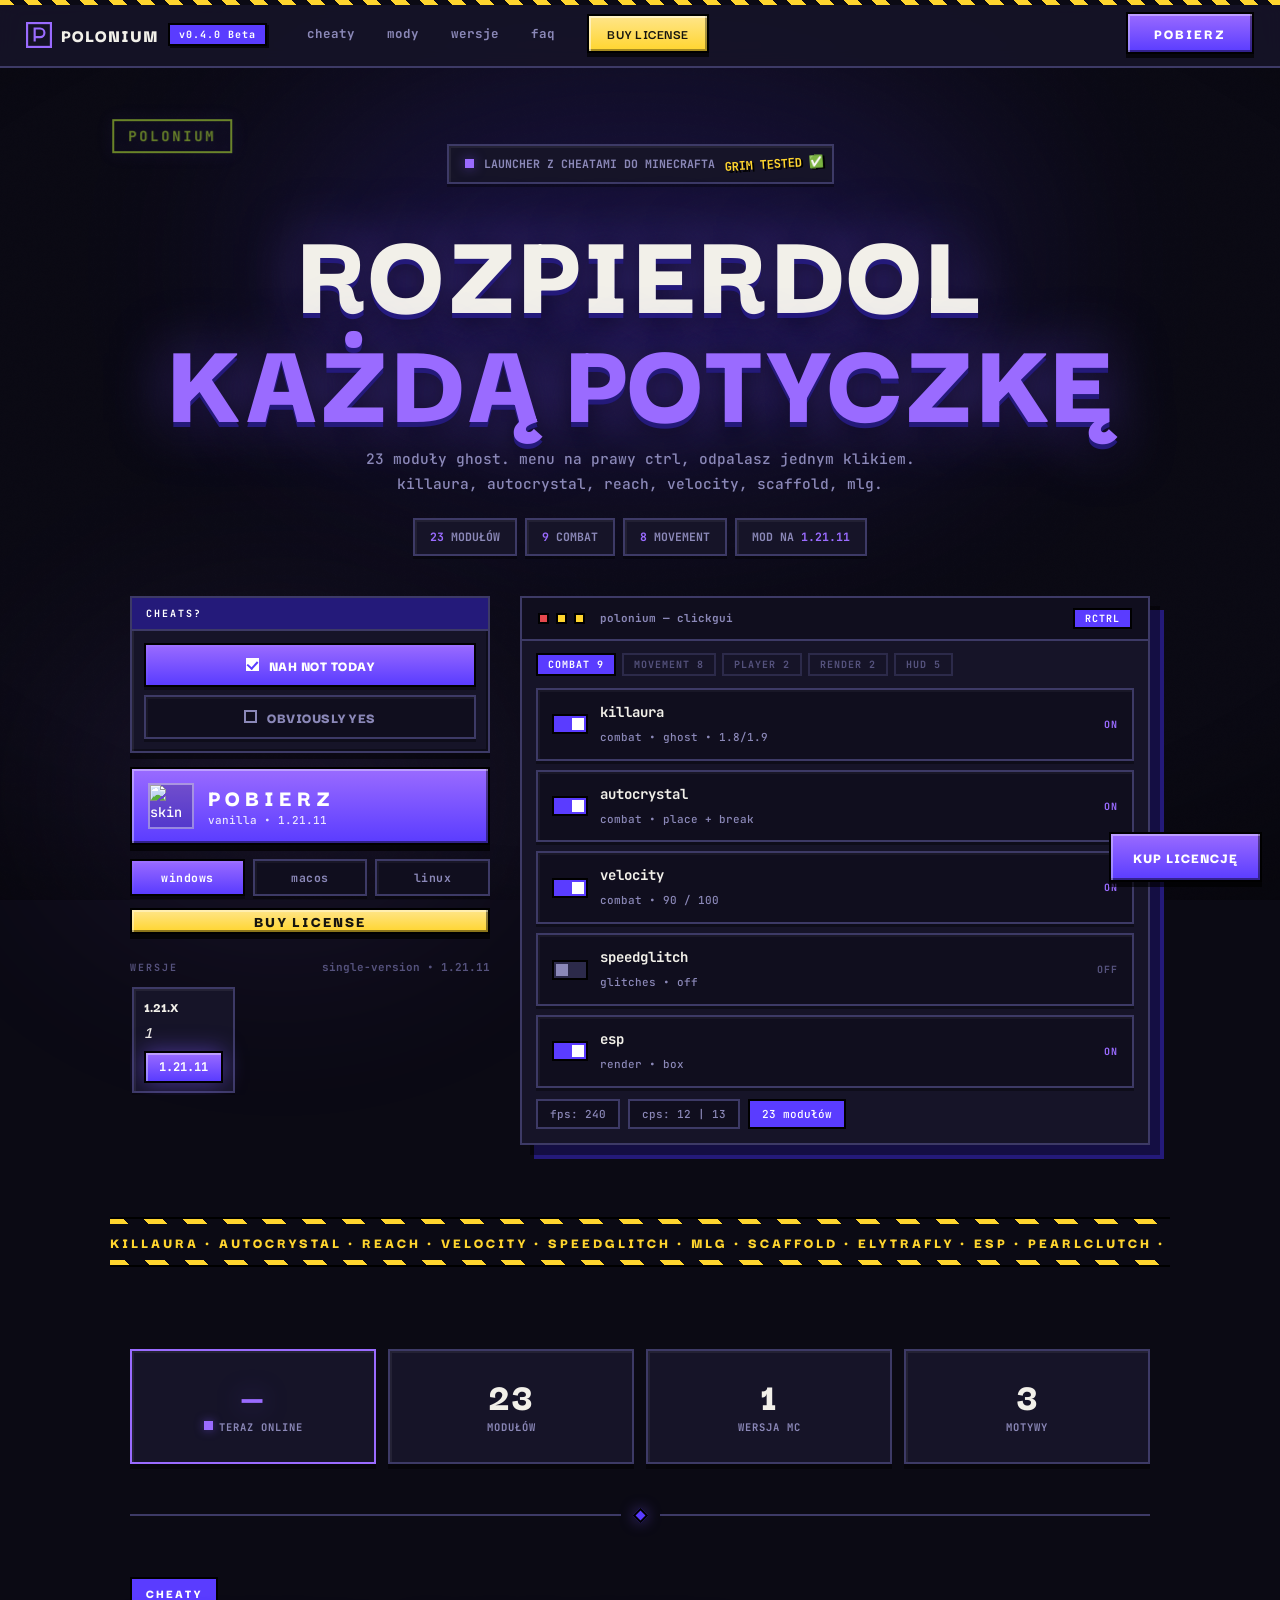
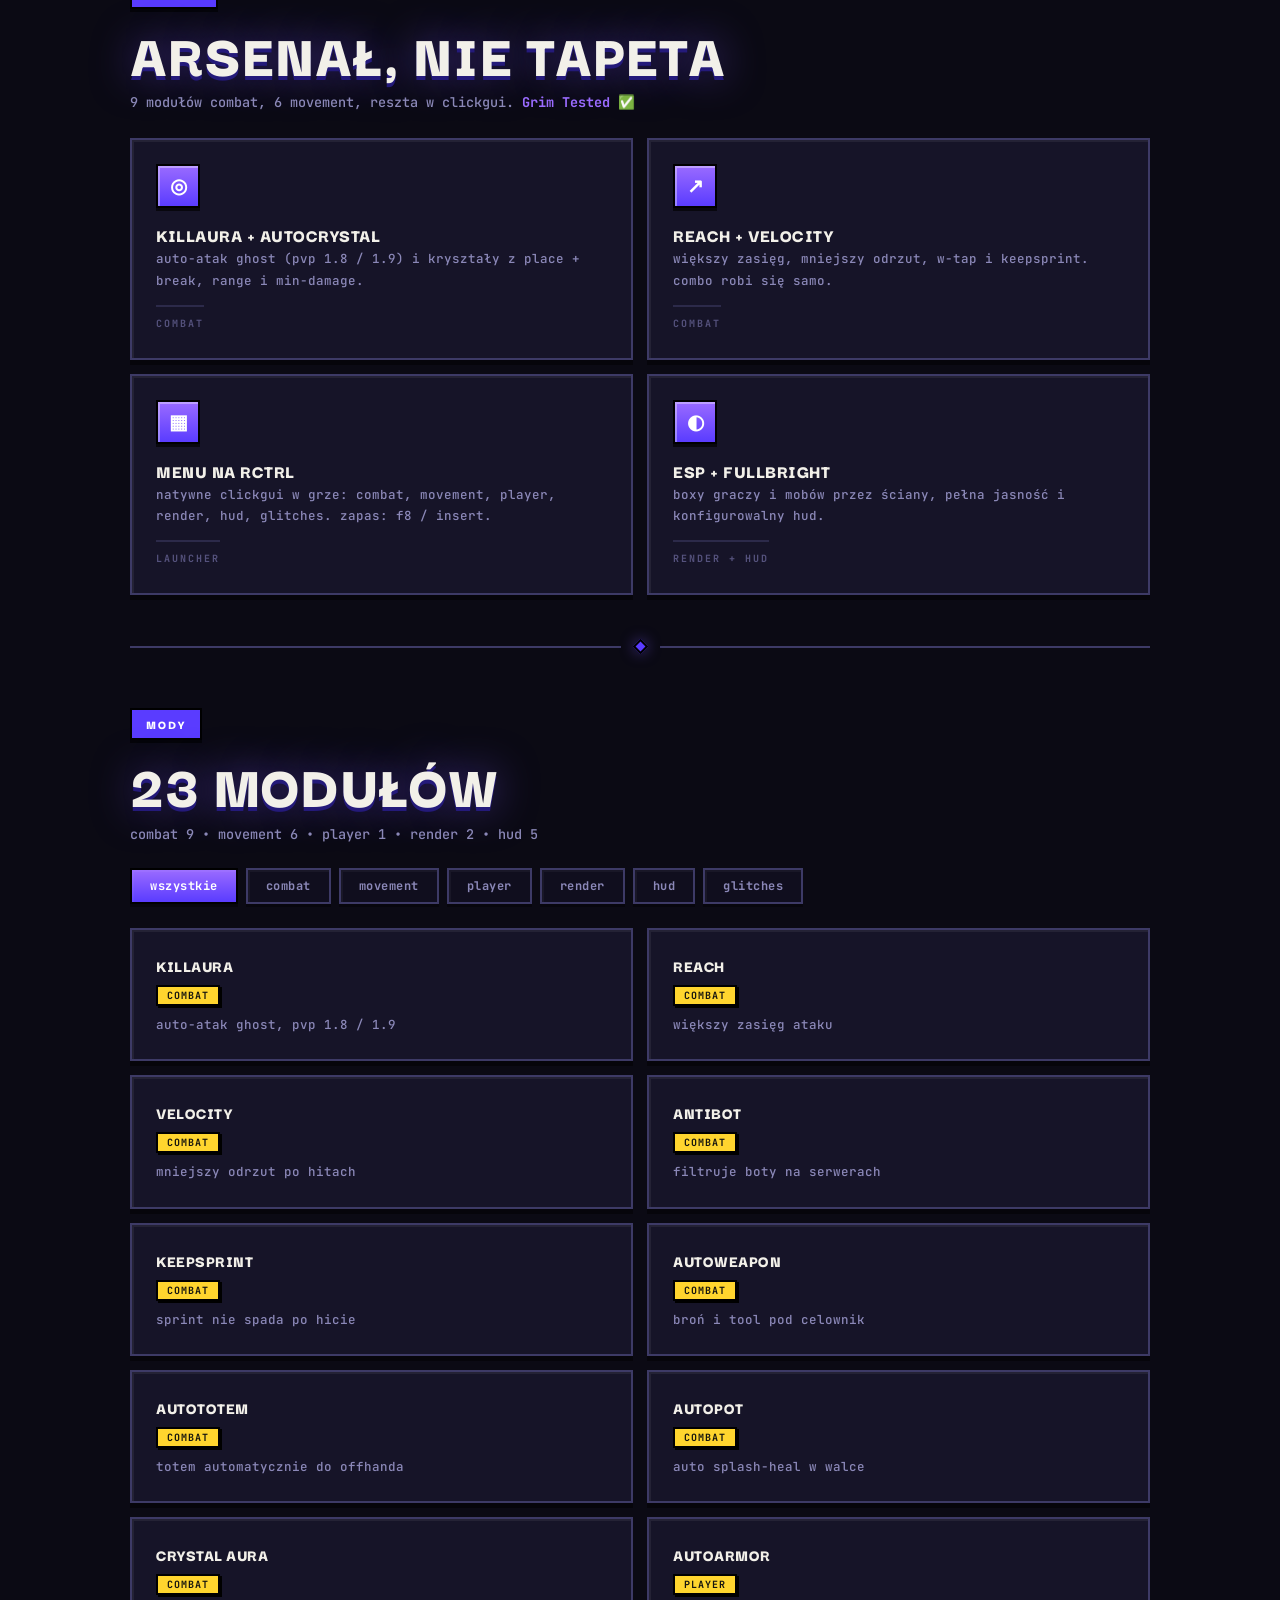
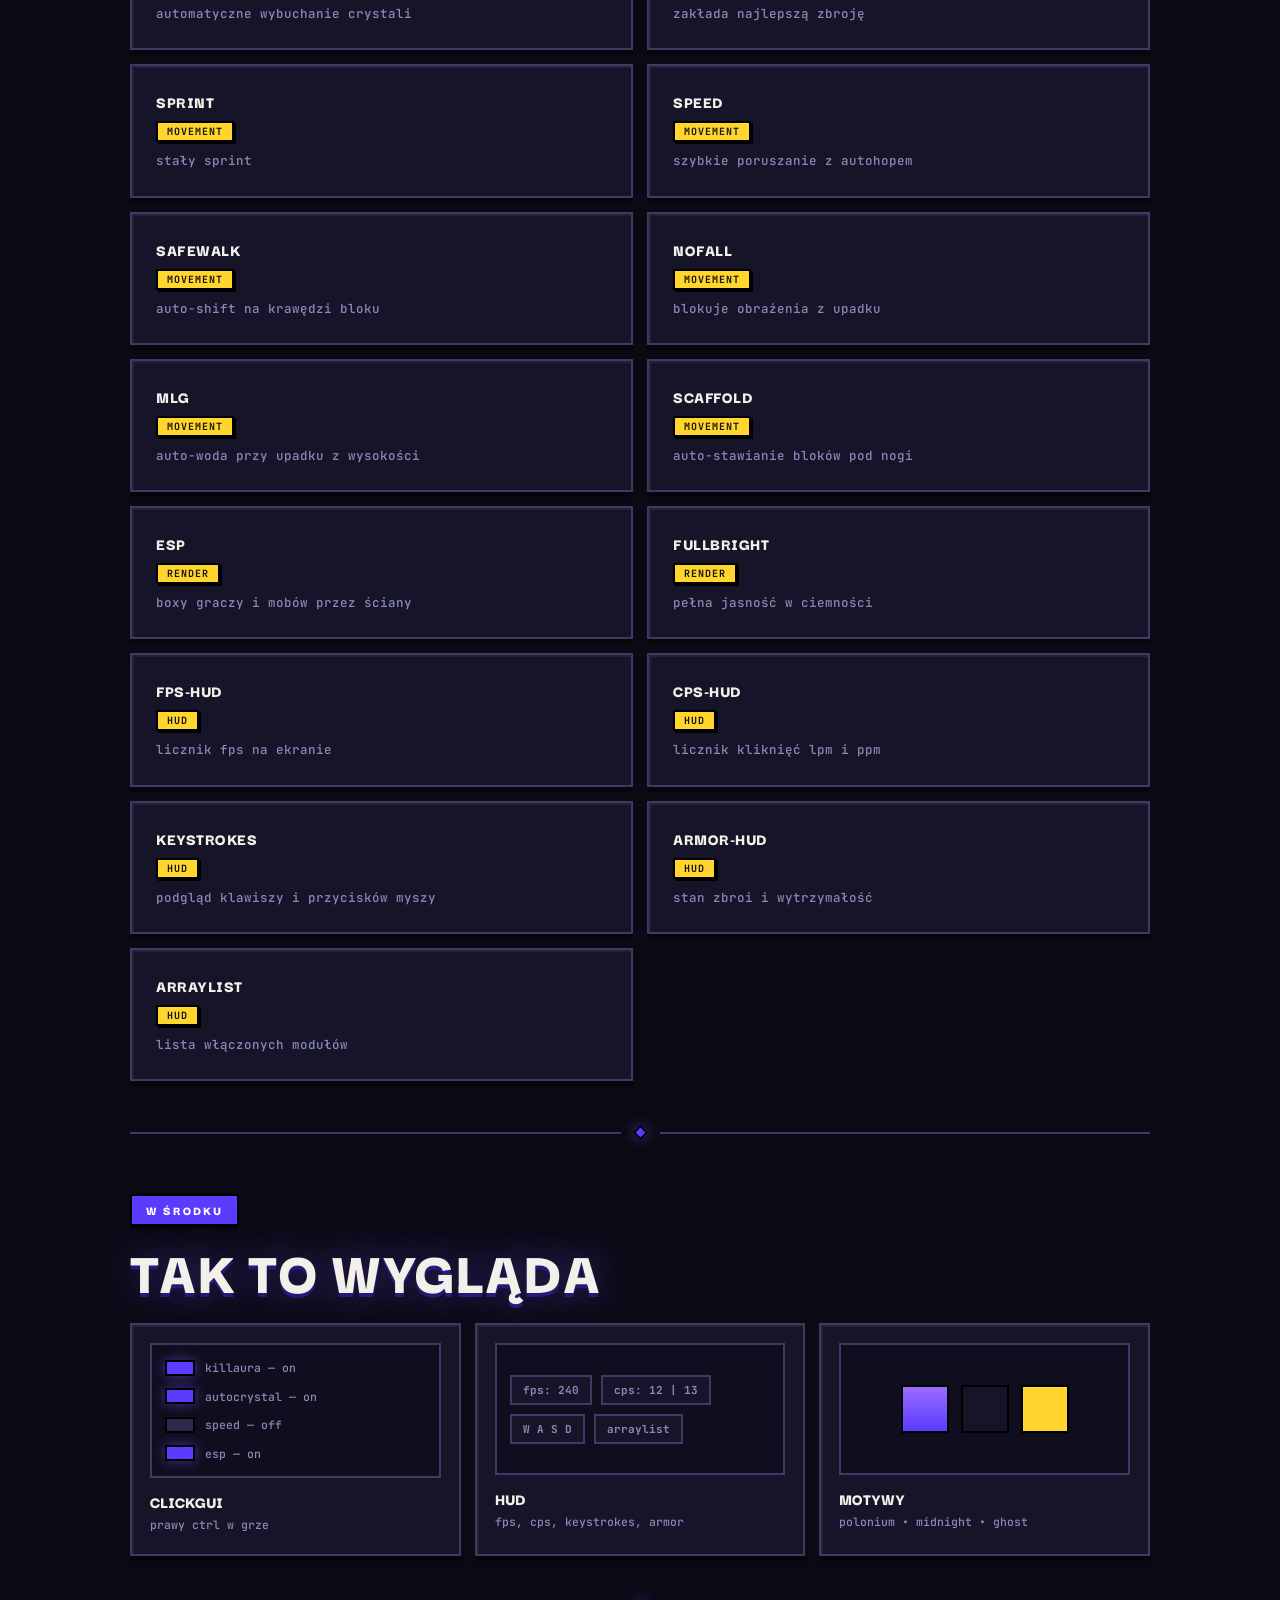
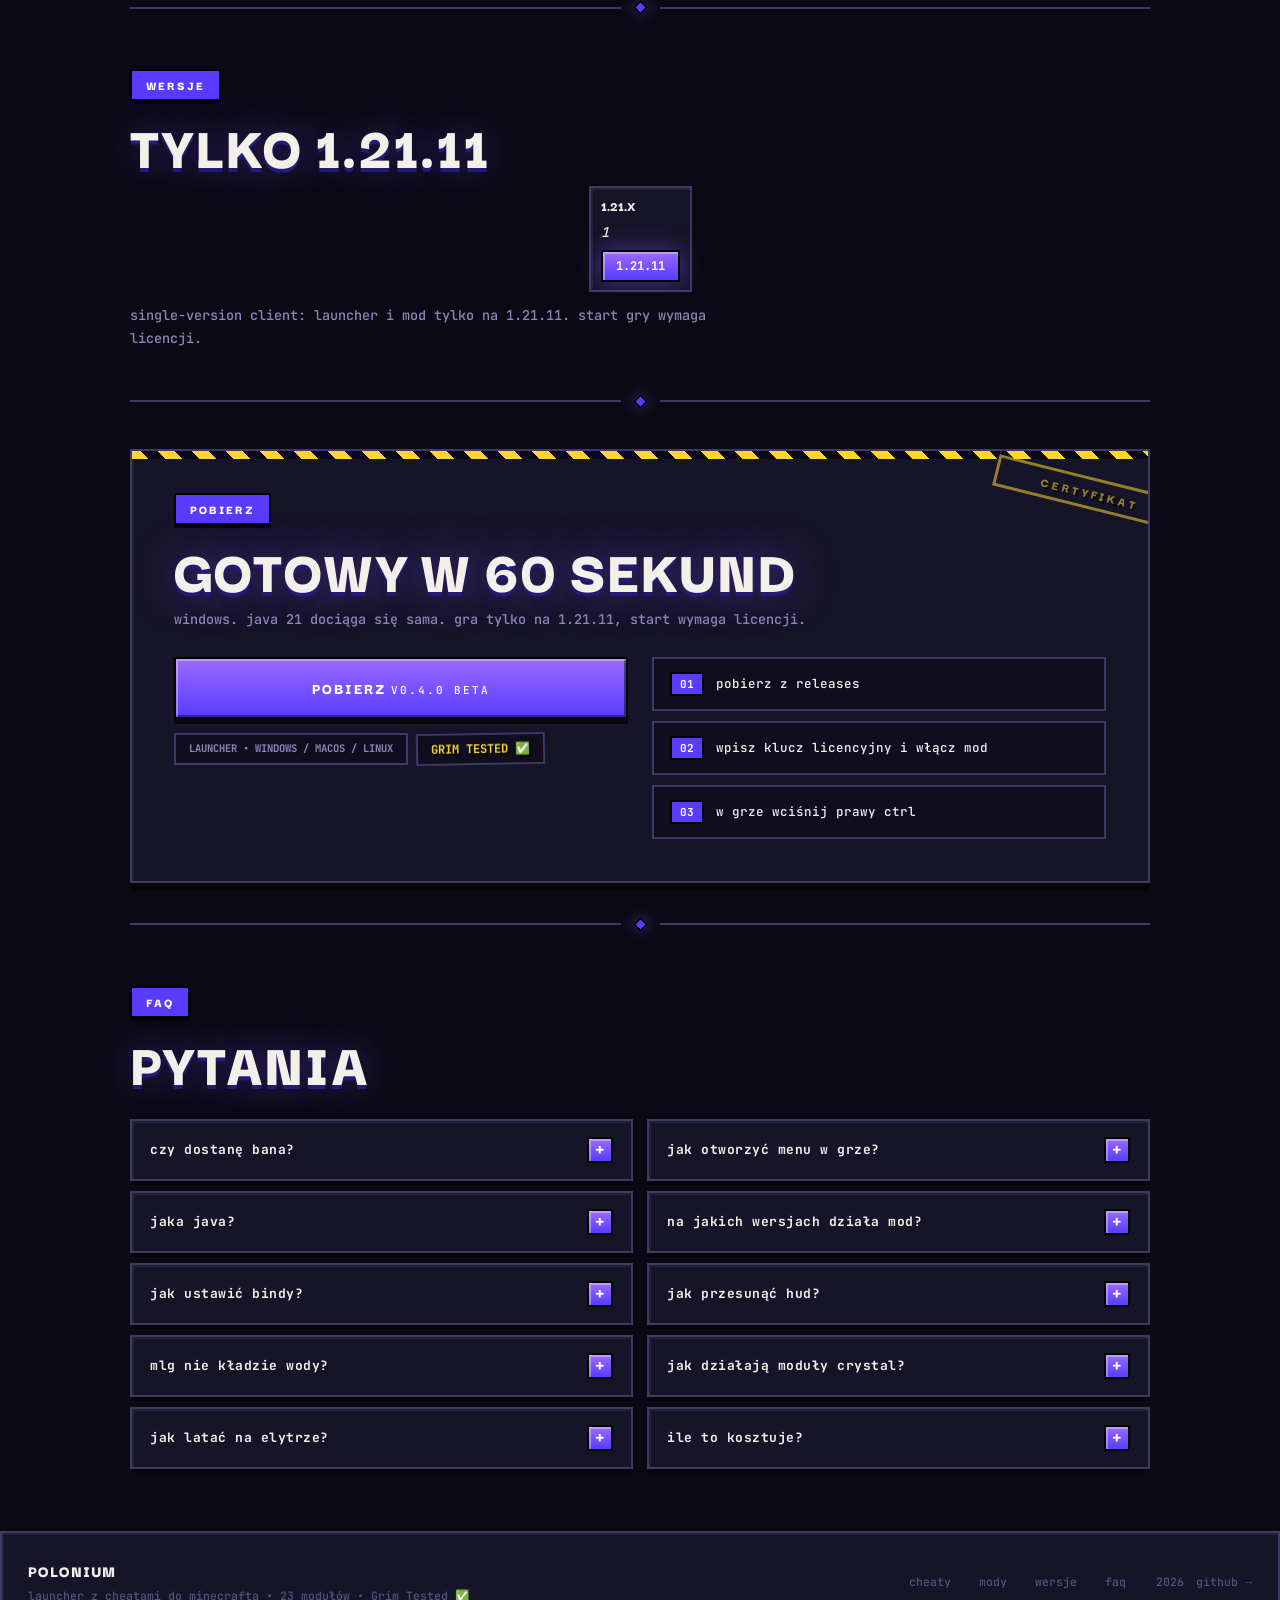
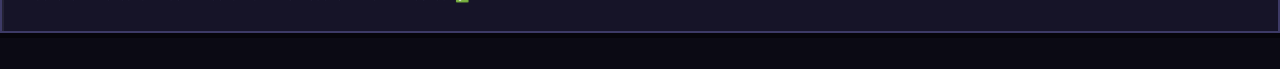
==== commit d8f810ec: "site: jezyk title screen (ciemny fiolet, bevel MC, zolty splash) - styles/ticket/doc" ====
--- a/index.html
+++ b/index.html
@@ -5,11 +5,11 @@
 <meta name="viewport" content="width=device-width, initial-scale=1.0">
 <title>polonium — launcher z cheatami do minecrafta</title>
 <meta name="description" content="Polonium — launcher z cheatami do Minecrafta. 23 moduły: killaura, reach, velocity, autocrystal, scaffold, mlg, esp. Menu na prawy ctrl.">
-<meta name="theme-color" content="#0e0d0b">
+<meta name="theme-color" content="#0b0a14">
 <link rel="preload" href="fonts/DarkerGrotesque-900-latin.woff2" as="font" type="font/woff2" crossorigin>
 <link rel="preload" href="fonts/SpaceGrotesk-500-latin.woff2" as="font" type="font/woff2" crossorigin>
 <link rel="stylesheet" href="fonts.css?v=5">
-<link rel="stylesheet" href="styles.css?v=5">
+<link rel="stylesheet" href="styles.css?v=6">
 </head>
 <body>
 <a class="skip" href="#cheaty">przejdź do treści</a>
--- a/styles.css
+++ b/styles.css
@@ -1,248 +1,257 @@
 /* ============================================================
-   POLONIUM DOSSIER — jasny archiwum-lab. Papier, atrament, niebieski
-   polon-210 i żółta taśma ostrzegawcza. Zero dark-mode'owej papki.
+   POLONIUM SITE — title screen language (jak launcher).
+   Ciemny fiolet, bevel-buttons MC, żółty splash, panorama.
    ============================================================ */
 *{box-sizing:border-box;margin:0;padding:0}
 :root{
-  --paper:#f2f0e9;--paper2:#e8e5db;--card:#fbfaf6;
-  --ink:#16150f;--ink2:#3b382c;--dim:#6e6857;--faint:#b9b3a1;
-  --blue:#2b4dff;--blue-deep:#1c38cc;--blue-soft:#e7eaff;--blue-glow:rgba(43,77,255,.35);
-  --hazard:#ffd52e;--red:#d92b2b;--green:#2f8f4e;
+  --bg:#0b0a14; --bg2:#11101f; --panel:#161428; --panel2:#100e1e;
+  --line:#2c2a4a; --line2:#3d3a66;
+  --txt:#f2f0e9; --dim:#8b88b8; --faint:#55527d;
+  --blue:#5a3cff; --blue2:#9a6bff; --blue-dim:#241a7a; --blue-glow:rgba(122,86,255,.5);
+  --hazard:#ffd52e; --red:#e5484d; --green:#3ddc84;
+  --paper:#161428; --paper2:#100e1e; --ink:#f2f0e9; --blue-soft:#191640;
   --r:0px;
 }
 html{scroll-behavior:smooth;scroll-padding-top:90px}
-body{background:var(--paper);color:var(--ink);font:14px/1.65 "JetBrains Mono",monospace;overflow-x:hidden;-webkit-font-smoothing:antialiased}
+body{background:var(--bg);color:var(--txt);font:13.5px/1.7 "JetBrains Mono",monospace;overflow-x:hidden;-webkit-font-smoothing:antialiased}
 ::selection{background:var(--blue);color:#fff}
-h1,h2,h3,.logo span,.play b,.btn,.stats b{font-family:"Darker Grotesque",sans-serif;font-weight:900;text-transform:uppercase}
+h1,h2,h3,.logo span,.play b,.btn,.stats b{font-family:"Darker Grotesque",sans-serif;font-weight:900;text-transform:uppercase;letter-spacing:1px}
 .skip{position:fixed;left:-999px;top:0;z-index:99;background:var(--blue);color:#fff;padding:10px 18px;font-weight:700}
 .skip:focus{left:8px;top:8px}
-/* ---------- bg: papier milimetrowy + cień ---------- */
+button{font-family:"Darker Grotesque",sans-serif;text-transform:uppercase;letter-spacing:.5px;touch-action:manipulation}
+/* ---------- panorama ---------- */
 #bg{position:fixed;inset:0;pointer-events:none;z-index:0}
-#bg .grid{position:absolute;inset:0;background-image:linear-gradient(#d5d2c6 1px,transparent 1px),linear-gradient(90deg,#d5d2c6 1px,transparent 1px);background-size:28px 28px;opacity:.55;mask-image:radial-gradient(1000px 700px at 50% 15%,#000 30%,transparent 85%)}
-#bg .glow{display:none}
-#bg .noise{position:absolute;inset:0;opacity:.05;background-image:url("data:image/svg+xml,%3Csvg xmlns='http://www.w3.org/2000/svg' width='120' height='120'%3E%3Cfilter id='n'%3E%3CfeTurbulence baseFrequency='.9'/%3E%3C/filter%3E%3Crect width='120' height='120' filter='url(%23n)' opacity='.6'/%3E%3C/svg%3E")}
+#bg .grid{display:none}
+#bg .glow{position:absolute;border-radius:50%;filter:blur(110px)}
+#bg .g1{left:50%;top:6%;width:760px;height:420px;transform:translateX(-50%);background:var(--blue);opacity:.16;animation:breathe 8s ease-in-out infinite}
+#bg .g2{left:4%;top:70%;width:460px;height:320px;background:var(--blue2);opacity:.09}
+@keyframes breathe{50%{opacity:.22;transform:translateX(-50%) scale(1.05)}}
+#bg .noise{position:absolute;inset:0;opacity:.04;background-image:url("data:image/svg+xml,%3Csvg xmlns='http://www.w3.org/2000/svg' width='120' height='120'%3E%3Cfilter id='n'%3E%3CfeTurbulence baseFrequency='.9'/%3E%3C/filter%3E%3Crect width='120' height='120' filter='url(%23n)' opacity='.6'/%3E%3C/svg%3E")}
 #bg .cubes{display:none}
-#dvd{position:absolute;left:0;top:0;color:var(--blue);opacity:.35;will-change:transform;filter:drop-shadow(0 0 6px var(--blue-glow))}
-/* ---------- top: pasek aktowy ---------- */
-.top{position:sticky;top:0;z-index:10;display:flex;align-items:center;gap:20px;max-width:none;margin:0;padding:12px 26px;background:var(--paper);border-bottom:2px solid var(--ink);color:var(--ink)}
-.top::before{content:'';position:absolute;left:0;right:0;top:0;height:5px;background:repeating-linear-gradient(45deg,var(--hazard) 0 10px,var(--ink) 10px 20px)}
-.logo{display:flex;align-items:center;gap:10px;font-weight:900;font-size:19px}
-.logo svg{color:var(--blue)}
-.logo .ver{font-style:normal;font:700 10px "JetBrains Mono",monospace;color:#fff;background:var(--blue);padding:3px 9px;border:2px solid var(--ink);letter-spacing:1px;box-shadow:2px 2px 0 var(--ink)}
-.top nav{display:flex;gap:2px;margin-left:8px}
-.top nav a{color:var(--ink2);text-decoration:none;font-size:12.5px;font-weight:700;text-transform:lowercase;padding:7px 12px;border:2px solid transparent}
-.top nav a:hover{background:var(--blue);color:#fff;border-color:var(--ink)}
-.nav-cta{margin-left:auto;background:var(--blue);color:#fff;text-decoration:none;font:900 15px "Darker Grotesque",sans-serif;text-transform:uppercase;letter-spacing:1px;padding:9px 26px;border:2px solid var(--ink);box-shadow:4px 4px 0 var(--ink);transition:transform .08s,box-shadow .08s}
-.nav-cta:hover{transform:translate(-2px,-2px);box-shadow:6px 6px 0 var(--ink)}
-.nav-cta:active{transform:translate(4px,4px);box-shadow:0 0 0 var(--ink)}
+#bg::after{content:'';position:absolute;inset:0;background:radial-gradient(115% 90% at 50% 45%,transparent 55%,#000000b0 100%)}
+#dvd{position:absolute;left:0;top:0;color:var(--blue2);opacity:.5;will-change:transform;filter:drop-shadow(0 0 8px var(--blue-glow))}
+#bgm{display:none}
+/* ---------- top: pasek z taśmą ---------- */
+.top{position:sticky;top:0;z-index:10;display:flex;align-items:center;gap:18px;max-width:none;margin:0;padding:12px 26px;background:color-mix(in srgb,var(--panel) 88%,transparent);backdrop-filter:blur(10px);border-bottom:2px solid var(--line2)}
+.top::before{content:'';position:absolute;left:0;right:0;top:0;height:5px;background:repeating-linear-gradient(45deg,var(--hazard) 0 10px,var(--bg) 10px 20px)}
+.logo{display:flex;align-items:center;gap:9px;margin-top:4px}
+.logo svg{color:var(--blue2)}
+.logo span:not(.ver){font-size:19px;color:var(--txt)}
+.logo .ver{font-style:normal;font:700 10px "JetBrains Mono",monospace;color:#fff;background:var(--blue);padding:3px 9px;border:2px solid #000;letter-spacing:1px;text-transform:none;box-shadow:2px 2px 0 #000000a6}
+.top nav{display:flex;gap:4px;margin-left:8px}
+.top nav a{color:var(--dim);text-decoration:none;font:700 12.5px "JetBrains Mono",monospace;text-transform:lowercase;padding:7px 12px;border:2px solid transparent;transition:color .12s,background .12s,border-color .12s}
+.top nav a:hover{color:#fff;background:var(--blue);border-color:#000}
+.nav-cta{margin-left:auto;background:linear-gradient(180deg,var(--blue2),var(--blue));color:#fff;text-decoration:none;font:900 15px "Darker Grotesque",sans-serif;text-transform:uppercase;letter-spacing:2px;padding:9px 26px;border:2px solid #000;box-shadow:inset 2px 2px 0 #ffffff59, inset -2px -2px 0 #00000073, 0 4px 0 #000000a6;transition:filter .12s,transform .08s,box-shadow .08s}
+.nav-cta:hover{filter:brightness(1.1)}
+.nav-cta:active{transform:translateY(3px);box-shadow:inset 2px 2px 0 #ffffff59, inset -2px -2px 0 #00000073, 0 1px 0 #000000a6}
+.nav-buy{background:linear-gradient(180deg,#ffe58a,var(--hazard));color:#16150f;border:2px solid #000;font-size:14px;padding:8px 18px;cursor:pointer;box-shadow:inset 2px 2px 0 #ffffff80, inset -2px -2px 0 #00000059, 0 4px 0 #000000a6;transition:filter .12s,transform .08s}
+.nav-buy:hover{filter:brightness(1.08)}
+.nav-buy:active{transform:translateY(3px);box-shadow:inset 2px 2px 0 #ffffff80, 0 1px 0 #000000a6}
 main{max-width:1060px;margin:0 auto;padding:0 20px;position:relative;z-index:1}
 /* ---------- hero ---------- */
 .hero{padding:76px 0 26px;text-align:center}
-.kicker{display:inline-flex;align-items:center;gap:10px;font-size:11.5px;font-weight:700;color:var(--ink2);border:2px solid var(--ink);background:var(--card);padding:8px 8px 8px 16px;box-shadow:3px 3px 0 var(--ink);max-width:100%;flex-wrap:wrap;justify-content:center;text-transform:uppercase}
-.grim{color:#fff;background:var(--blue);padding:4px 12px;font-size:11px;font-weight:700;white-space:nowrap;transform:rotate(-1deg);box-shadow:2px 2px 0 var(--ink)}
-.pulse{width:9px;height:9px;background:var(--blue);flex:none;animation:pulse2 1.4s infinite}
-@keyframes pulse2{0%,100%{box-shadow:0 0 0 0 var(--blue-glow)}50%{box-shadow:0 0 0 7px transparent}}
-h1{font-size:clamp(58px,10vw,128px);line-height:.92;letter-spacing:0;margin:30px 0 16px;text-wrap:balance;font-weight:900}
-h1 em{font-style:normal;color:var(--blue);text-shadow:0 0 32px var(--blue-glow)}
-.lede{color:var(--dim);font-size:15px;max-width:640px;margin:0 auto}
+.kicker{display:inline-flex;align-items:center;gap:10px;font-size:11.5px;font-weight:700;color:var(--dim);border:2px solid var(--line2);background:var(--panel);padding:8px 8px 8px 16px;box-shadow:inset 2px 2px 0 #ffffff0f, 0 3px 0 #00000059;max-width:100%;flex-wrap:wrap;justify-content:center;text-transform:uppercase}
+.grim{color:var(--hazard);font:700 12px "JetBrains Mono",monospace;transform:rotate(-4deg);text-shadow:2px 2px 0 #000;white-space:nowrap}
+.pulse{width:9px;height:9px;background:var(--blue2);flex:none;box-shadow:0 0 12px var(--blue-glow);animation:blink 1.6s infinite}
+@keyframes blink{50%{opacity:.35}}
+h1{font-size:clamp(56px,10vw,122px);line-height:.9;margin:28px 0 16px;text-wrap:balance;text-shadow:0 5px 0 var(--blue-dim),0 0 58px var(--blue-glow),0 6px 26px #000}
+h1 em{font-style:normal;color:var(--blue2)}
+.lede{color:var(--dim);font-size:14.5px;max-width:640px;margin:0 auto}
 .hero-badges{display:flex;gap:8px;justify-content:center;flex-wrap:wrap;margin-top:22px}
-.hero-badges span{font-size:11.5px;font-weight:700;color:var(--ink2);border:2px solid var(--ink);background:var(--card);padding:7px 15px;box-shadow:2px 2px 0 var(--ink);text-transform:uppercase}
-.hero-badges b{color:var(--blue)}
+.hero-badges span{font-size:11.5px;font-weight:700;color:var(--dim);border:2px solid var(--line2);background:var(--panel);padding:7px 15px;box-shadow:inset 2px 2px 0 #ffffff0d, 0 3px 0 #00000059;text-transform:uppercase}
+.hero-badges b{color:var(--blue2)}
 .hero-grid{display:grid;grid-template-columns:360px 1fr;gap:30px;margin-top:40px;text-align:left;align-items:start}
 .hero-left{display:flex;flex-direction:column}
-.box{background:var(--card);border:2px solid var(--ink);overflow:hidden;box-shadow:6px 6px 0 var(--ink)}
-.box-head{font-size:10px;font-weight:700;letter-spacing:2px;color:#fff;background:var(--ink);padding:9px 16px;text-transform:uppercase}
-.seg{display:flex;flex-direction:column}
-.seg button{display:flex;align-items:center;gap:11px;background:transparent;border:0;border-bottom:2px solid var(--ink);color:var(--ink);padding:14px 16px;font:700 13px "JetBrains Mono",monospace;text-align:left;cursor:pointer;transition:background .1s}
-.seg button:last-child{border-bottom:0}
-.seg button:hover{background:var(--blue-soft)}
-.seg button i{width:14px;height:14px;border:2px solid var(--ink);flex:none;position:relative}
-.seg button.active i{background:var(--blue)}
-.seg button.active i::after{content:'';position:absolute;left:3px;top:-1px;width:5px;height:9px;border:solid #fff;border-width:0 2px 2px 0;transform:rotate(42deg)}
-.play{background:var(--blue);border:2px solid var(--ink);color:#fff;padding:14px 16px;display:flex;align-items:center;gap:14px;text-decoration:none;margin-top:14px;box-shadow:6px 6px 0 var(--ink);transition:transform .08s,box-shadow .08s}
-.play:hover{transform:translate(-2px,-2px);box-shadow:8px 8px 0 var(--ink)}
-.play:active{transform:translate(6px,6px);box-shadow:0 0 0 var(--ink)}
-.play img{width:46px;height:46px;image-rendering:pixelated;background:#00000022;border:2px solid #fff;flex:none}
+.box{background:var(--panel);border:2px solid var(--line2);box-shadow:inset 2px 2px 0 #ffffff0f, inset -2px -2px 0 #00000059, 0 6px 0 #00000073;overflow:hidden}
+.box-head{font:700 10px "JetBrains Mono",monospace;letter-spacing:2px;color:#fff;background:var(--blue-dim);border-bottom:2px solid var(--line2);padding:9px 14px;text-transform:uppercase}
+/* seg: toggle jak cheats-seg */
+.seg{display:flex;flex-direction:column;gap:8px;padding:12px}
+.seg button{display:flex;align-items:center;justify-content:center;gap:10px;background:var(--panel2);border:2px solid var(--line2);color:var(--dim);padding:10px;cursor:pointer;font:900 15px "Darker Grotesque",sans-serif;box-shadow:inset 2px 2px 0 #ffffff0a, 0 3px 0 #00000059;transition:filter .12s,color .12s,background .15s}
+.seg button:hover{filter:brightness(1.12)}
+.seg button i{width:13px;height:13px;border:2px solid currentColor;flex:none;display:inline-flex;align-items:center;justify-content:center}
+.seg button.active{color:#fff;background:linear-gradient(180deg,var(--blue2),var(--blue));border-color:#000}
+.seg button.active i{background:#fff;border-color:#fff}
+.seg button.active i::after{content:'';width:5px;height:8px;border:solid var(--blue);border-width:0 2px 2px 0;transform:rotate(42deg);margin:-1px 0 0}
+.play{background:linear-gradient(180deg,var(--blue2),var(--blue));border:2px solid #000;color:#fff;padding:14px 16px;display:flex;align-items:center;gap:14px;text-decoration:none;margin-top:14px;box-shadow:inset 2px 2px 0 #ffffff59, inset -2px -2px 0 #00000073, 0 6px 0 #000000a6;transition:filter .12s,transform .08s,box-shadow .08s}
+.play:hover{filter:brightness(1.1)}
+.play:active{transform:translateY(4px);box-shadow:inset 2px 2px 0 #ffffff59, 0 1px 0 #000000a6}
+.play img{width:46px;height:46px;image-rendering:pixelated;background:#00000033;border:2px solid #ffffff66;flex:none}
 .play b{display:block;font-size:24px;letter-spacing:5px;line-height:1}
 .play small{display:block;font:500 11px "JetBrains Mono",monospace;margin-top:4px;opacity:.85;text-transform:lowercase}
-.osrow{display:flex;gap:6px;margin-top:14px}
-.os{flex:1;background:var(--card);border:2px solid var(--ink);color:var(--dim);padding:9px 0;cursor:pointer;font:700 11.5px "JetBrains Mono",monospace;text-transform:lowercase;transition:.12s;box-shadow:2px 2px 0 var(--ink)}
-.os:hover{color:var(--ink)}
-.os.active{color:#fff;border-color:var(--ink);background:var(--ink)}
-.vers-label{font-size:10px;font-weight:700;letter-spacing:2px;color:var(--dim);margin:20px 0 8px;display:flex;justify-content:space-between;align-items:baseline;gap:8px;text-transform:uppercase}
+.osrow{display:flex;gap:8px;margin-top:14px}
+.os{flex:1;background:var(--panel2);border:2px solid var(--line2);color:var(--dim);padding:9px 0;cursor:pointer;font:700 11.5px "JetBrains Mono",monospace;text-transform:lowercase;transition:.12s;box-shadow:inset 2px 2px 0 #ffffff0a, 0 3px 0 #00000059}
+.os:hover{color:#fff;filter:brightness(1.1)}
+.os.active{color:#fff;border-color:#000;background:linear-gradient(180deg,var(--blue2),var(--blue))}
+.vers-label{font-size:10px;font-weight:700;letter-spacing:2px;color:var(--faint);margin:20px 0 8px;display:flex;justify-content:space-between;align-items:baseline;gap:8px;text-transform:uppercase}
 .vers-label .mini{letter-spacing:0;text-transform:none;font-size:11px}
 #vlist,#vlist2{display:flex;gap:8px;flex-wrap:wrap;justify-content:center;max-width:680px;max-height:176px;overflow:auto;margin:10px auto 0;padding:2px;scrollbar-width:thin}
 #vlist{justify-content:flex-start;margin:0;max-height:148px}
-#vlist span,#vlist2 span{border:2px solid var(--ink);background:var(--card);padding:6px 13px;font:700 12px "JetBrains Mono",monospace;color:var(--dim);cursor:default;transition:.12s;font-variant-numeric:tabular-nums}
-#vlist span:hover,#vlist2 span:hover{color:var(--blue);border-color:var(--blue)}
-#vlist span:first-child,#vlist2 span:first-child{border-color:var(--blue);color:#fff;background:var(--blue);box-shadow:0 0 18px var(--blue-glow)}
-.vg{border:2px solid var(--ink);background:var(--card);padding:8px 10px;display:flex;flex-direction:column;gap:6px;min-width:0}
-.vg>b{font-size:14px;font-family:"Darker Grotesque",sans-serif;font-weight:900;text-transform:uppercase}
+#vlist span,#vlist2 span{border:2px solid var(--line2);background:var(--panel);padding:6px 13px;font:700 12px "JetBrains Mono",monospace;color:var(--dim);cursor:default;transition:.12s;font-variant-numeric:tabular-nums;box-shadow:inset 2px 2px 0 #ffffff0a, 0 3px 0 #00000059}
+#vlist span:hover,#vlist2 span:hover{color:#fff;border-color:var(--blue2)}
+#vlist span:first-child,#vlist2 span:first-child{border-color:#000;color:#fff;background:linear-gradient(180deg,var(--blue2),var(--blue));box-shadow:0 0 22px var(--blue-glow), inset 2px 2px 0 #ffffff59}
+.vg{border:2px solid var(--line2);background:var(--panel);padding:8px 10px;display:flex;flex-direction:column;gap:6px;min-width:0;box-shadow:inset 2px 2px 0 #ffffff0f, 0 4px 0 #00000059}
+.vg>b{font:900 14px "Darker Grotesque",sans-serif;text-transform:uppercase}
 .vg>b i{font-style:normal;color:var(--dim);font-size:10px;margin-left:6px;font-family:"JetBrains Mono",monospace}
 .vg>div{display:flex;gap:6px;flex-wrap:wrap}
 .vg>div span{padding:4px 9px;font-size:11px}
-/* launcher mock: okno jako "załącznik nr 1" */
+/* launcher mock: jak okno z launchera */
 .winwrap{position:relative;min-width:0}
-.win{background:var(--card);border:2px solid var(--ink);overflow:hidden;box-shadow:10px 10px 0 var(--ink),14px 14px 0 var(--blue)}
-.winbar{display:flex;align-items:center;gap:7px;padding:10px 16px;border-bottom:2px solid var(--ink);font:700 11px "JetBrains Mono",monospace;color:var(--dim);background:var(--paper2)}
-.winbar i{width:11px;height:11px;border:2px solid var(--ink);background:var(--hazard);flex:none}
+.win{background:var(--panel);border:2px solid var(--line2);overflow:hidden;box-shadow:10px 10px 0 #00000073, 14px 14px 0 var(--blue-dim)}
+.winbar{display:flex;align-items:center;gap:7px;padding:10px 16px;border-bottom:2px solid var(--line2);font:700 11px "JetBrains Mono",monospace;color:var(--dim);background:var(--panel2)}
+.winbar i{width:11px;height:11px;border:2px solid #000;background:var(--hazard);flex:none}
 .winbar i:first-child{background:var(--red)}
 .winbar span{margin-left:8px}
-.winbar b{margin-left:auto;color:#fff;background:var(--blue);border:2px solid var(--ink);padding:2px 10px;font-size:10px;letter-spacing:1px;text-transform:uppercase}
+.winbar b{margin-left:auto;color:#fff;background:var(--blue);border:2px solid #000;padding:2px 10px;font-size:10px;letter-spacing:1px;text-transform:uppercase}
 .wincats{display:flex;gap:6px;flex-wrap:wrap;padding:12px 14px 0}
-.wincats span{font:700 10px "JetBrains Mono",monospace;letter-spacing:1px;color:var(--dim);border:2px solid var(--faint);padding:3px 10px;text-transform:uppercase}
-.wincats span.on{color:#fff;border-color:var(--blue);background:var(--blue)}
+.wincats span{font:700 10px "JetBrains Mono",monospace;letter-spacing:1px;color:var(--faint);border:2px solid var(--line);padding:3px 10px;text-transform:uppercase}
+.wincats span.on{color:#fff;border-color:#000;background:var(--blue)}
 .winbody{padding:12px 14px 14px;display:flex;flex-direction:column;gap:9px}
-.wrow{display:flex;align-items:center;gap:12px;background:var(--card);border:2px solid var(--ink);padding:11px 14px;transition:transform .1s,background .1s}
-.wrow:hover{transform:translateX(3px)}
-.wrow i{width:36px;height:20px;border:2px solid var(--ink);background:var(--paper2);position:relative;flex:none;transition:.15s}
-.wrow i::after{content:'';position:absolute;top:2px;left:2px;width:12px;height:12px;background:var(--ink);transition:.15s}
-.wrow.on{background:var(--blue-soft)}
+.wrow{display:flex;align-items:center;gap:12px;background:var(--panel2);border:2px solid var(--line2);padding:11px 14px;transition:filter .12s;box-shadow:inset 2px 2px 0 #ffffff0a, 0 3px 0 #00000059}
+.wrow:hover{filter:brightness(1.1)}
+.wrow i{width:36px;height:20px;border:2px solid #000;background:var(--line);position:relative;flex:none;transition:.15s}
+.wrow i::after{content:'';position:absolute;top:2px;left:2px;width:12px;height:12px;background:#8b88b8;transition:.15s}
 .wrow.on i{background:var(--blue)}
 .wrow.on i::after{left:18px;background:#fff}
 .wrow b{font-size:14px;display:block;font-weight:700}
 .wrow small{font-size:11px;color:var(--dim)}
-.wrow em{margin-left:auto;font-style:normal;font:700 10px "JetBrains Mono",monospace;letter-spacing:1px;color:var(--dim);text-transform:uppercase}
-.wrow.on em{color:var(--blue)}
+.wrow em{margin-left:auto;font-style:normal;font:700 10px "JetBrains Mono",monospace;letter-spacing:1px;color:var(--faint);text-transform:uppercase}
+.wrow.on em{color:var(--blue2)}
 .wfoot{display:flex;gap:8px;margin-top:2px;flex-wrap:wrap}
-.wfoot span{background:var(--paper2);border:2px solid var(--ink);padding:6px 12px;font:500 11px "JetBrains Mono",monospace;color:var(--ink2)}
-.wfoot .acc{color:#fff;background:var(--blue);border-color:var(--ink)}
+.wfoot span{background:var(--panel2);border:2px solid var(--line2);padding:6px 12px;font:500 11px "JetBrains Mono",monospace;color:var(--dim)}
+.wfoot .acc{color:#fff;background:var(--blue);border-color:#000}
 .winshadow{display:none}
-/* marquee: TAŚMA OSTRZEGAWCZA */
-.marquee{border-top:2px solid var(--ink);border-bottom:2px solid var(--ink);overflow:hidden;margin:46px -20px 0;background:repeating-linear-gradient(45deg,var(--hazard) 0 14px,var(--ink) 14px 28px);position:relative;z-index:1;padding:5px 0}
-.track{display:flex;width:max-content;animation:scroll 26s linear infinite;font:900 15px "Darker Grotesque",sans-serif;letter-spacing:3px;text-transform:uppercase;color:var(--paper);background:var(--ink);padding:8px 0}
+/* marquee: taśma */
+.marquee{border-top:2px solid #000;border-bottom:2px solid #000;overflow:hidden;margin:46px -20px 0;background:repeating-linear-gradient(45deg,var(--hazard) 0 14px,var(--bg) 14px 28px);position:relative;z-index:1;padding:5px 0}
+.track{display:flex;width:max-content;animation:scroll 26s linear infinite;font:900 15px "Darker Grotesque",sans-serif;letter-spacing:3px;text-transform:uppercase;color:var(--hazard);background:var(--bg);padding:8px 0}
 @keyframes scroll{to{transform:translateX(-50%)}}
-/* stats: tabela aktowa */
-.stats{display:grid;grid-template-columns:repeat(4,1fr);gap:0;margin:26px 0;border:2px solid var(--ink);background:var(--card);box-shadow:6px 6px 0 var(--ink)}
-.stats>div{padding:24px 10px;text-align:center;border-right:2px solid var(--ink);position:relative;transition:background .15s}
-.stats>div:last-child{border-right:0}
-.stats>div:hover{background:var(--blue-soft)}
+/* stats: panele */
+.stats{display:grid;grid-template-columns:repeat(4,1fr);gap:12px;margin:26px 0}
+.stats>div{background:var(--panel);border:2px solid var(--line2);padding:24px 10px;text-align:center;transition:filter .12s,transform .1s;position:relative;box-shadow:inset 2px 2px 0 #ffffff0f, 0 5px 0 #00000073}
+.stats>div:hover{filter:brightness(1.1);transform:translateY(-2px)}
 .stats b{display:block;font-size:40px;font-weight:900;font-variant-numeric:tabular-nums;line-height:1}
-.stats>div:first-child b{color:var(--blue);text-shadow:0 0 24px var(--blue-glow)}
+.stats>div:first-child b{color:var(--blue2);text-shadow:0 0 26px var(--blue-glow)}
 .stats small{font:700 10.5px "JetBrains Mono",monospace;color:var(--dim);text-transform:uppercase;letter-spacing:1px}
 /* sekcje */
 section{padding:56px 0 10px}
-.kick{display:inline-block;font:900 13px "Darker Grotesque",sans-serif;letter-spacing:2px;text-transform:uppercase;color:#fff;background:var(--blue);padding:5px 14px;margin-bottom:14px;box-shadow:3px 3px 0 var(--ink);transform:rotate(-1deg)}
-h2{font-size:clamp(36px,5vw,60px);letter-spacing:-.5px;line-height:.98;text-wrap:balance}
+.kick{display:inline-block;font:900 13px "Darker Grotesque",sans-serif;letter-spacing:2px;text-transform:uppercase;color:#fff;background:var(--blue);padding:5px 14px;margin-bottom:14px;border:2px solid #000;box-shadow:0 3px 0 #000000a6}
+h2{font-size:clamp(36px,5vw,62px);line-height:.95;text-wrap:balance;text-shadow:0 4px 0 var(--blue-dim),0 0 40px var(--blue-glow)}
 .sub,.dim{color:var(--dim);margin-top:10px;max-width:640px}
-.acc{color:var(--blue);font-weight:700}
+.acc{color:var(--blue2);font-weight:700}
 .cards{display:grid;grid-template-columns:1fr 1fr;gap:14px;margin-top:24px}
-.cards>div{background:var(--card);border:2px solid var(--ink);padding:24px;transition:transform .1s,box-shadow .12s;position:relative;box-shadow:5px 5px 0 var(--ink)}
-.cards>div:hover{transform:translate(-2px,-2px);box-shadow:8px 8px 0 var(--blue)}
-.ico{display:inline-flex;align-items:center;justify-content:center;width:44px;height:44px;background:var(--blue);color:#fff;font-size:20px;font-weight:900;margin-bottom:14px;border:2px solid var(--ink);box-shadow:3px 3px 0 var(--ink)}
+.cards>div{background:var(--panel);border:2px solid var(--line2);padding:24px;transition:filter .12s,transform .1s;position:relative;box-shadow:inset 2px 2px 0 #ffffff0f, 0 5px 0 #00000073}
+.cards>div:hover{filter:brightness(1.1);transform:translateY(-3px)}
+.ico{display:inline-flex;align-items:center;justify-content:center;width:44px;height:44px;background:linear-gradient(180deg,var(--blue2),var(--blue));color:#fff;font-size:20px;font-weight:900;margin-bottom:14px;border:2px solid #000;box-shadow:inset 2px 2px 0 #ffffff59, 0 3px 0 #000000a6}
 .cards b{font:900 19px "Darker Grotesque",sans-serif;text-transform:uppercase;display:block;letter-spacing:.5px}
 #modgrid b{font-size:17px}
-.cards small{display:inline-block;font:700 10px "JetBrains Mono",monospace;color:var(--ink2);margin:8px 0;border:2px solid var(--ink);padding:2px 9px;letter-spacing:1px;text-transform:uppercase;background:var(--hazard)}
-.cards p{font-size:13px;color:var(--dim);margin:0}
-.feat-card .tag{display:inline-block;margin-top:14px;font:700 10px "JetBrains Mono",monospace;letter-spacing:2px;color:var(--dim);border-top:2px solid var(--ink);padding-top:10px;text-transform:uppercase}
+.cards small{display:inline-block;font:700 10px "JetBrains Mono",monospace;color:#16150f;margin:8px 0;border:2px solid #000;padding:2px 9px;letter-spacing:1px;text-transform:uppercase;background:var(--hazard);box-shadow:2px 2px 0 #000}
+.cards p{font-size:12.5px;color:var(--dim);margin:0}
+.feat-card .tag{display:inline-block;margin-top:14px;font:700 10px "JetBrains Mono",monospace;letter-spacing:2px;color:var(--faint);border-top:2px solid var(--line);padding-top:10px;text-transform:uppercase}
 .filter{display:flex;gap:8px;margin-top:22px;flex-wrap:wrap}
-.filter button{background:var(--card);border:2px solid var(--ink);color:var(--ink2);padding:8px 18px;cursor:pointer;font:700 12px "JetBrains Mono",monospace;text-transform:lowercase;transition:.12s;box-shadow:2px 2px 0 var(--ink)}
-.filter button:hover{color:var(--blue);border-color:var(--blue)}
-.filter button.active{color:#fff;background:var(--blue);border-color:var(--ink)}
+.filter button{background:var(--panel2);border:2px solid var(--line2);color:var(--dim);padding:8px 18px;cursor:pointer;font:700 12px "JetBrains Mono",monospace;text-transform:lowercase;transition:.12s;box-shadow:inset 2px 2px 0 #ffffff0a, 0 3px 0 #00000059}
+.filter button:hover{color:#fff;filter:brightness(1.12)}
+.filter button.active{color:#fff;background:linear-gradient(180deg,var(--blue2),var(--blue));border-color:#000}
 .cards3{display:grid;grid-template-columns:repeat(3,1fr);gap:14px;margin-top:24px}
-.shot{background:var(--card);border:2px solid var(--ink);padding:18px;transition:transform .1s,box-shadow .12s;box-shadow:5px 5px 0 var(--ink)}
-.shot:hover{transform:translate(-2px,-2px);box-shadow:8px 8px 0 var(--blue)}
+.shot{background:var(--panel);border:2px solid var(--line2);padding:18px;transition:filter .12s,transform .1s;box-shadow:inset 2px 2px 0 #ffffff0f, 0 5px 0 #00000073}
+.shot:hover{filter:brightness(1.1);transform:translateY(-3px)}
 .shot b{display:block;margin-top:12px;font:900 17px "Darker Grotesque",sans-serif;text-transform:uppercase}
 .shot span{font-size:11.5px;color:var(--dim)}
-.mock{background:var(--paper2);border:2px solid var(--ink);padding:13px;display:flex;flex-direction:column;gap:9px;min-height:132px}
-.mrow{display:flex;align-items:center;gap:10px;font-size:11.5px;color:var(--ink2)}
-.mrow i{width:30px;height:16px;border:2px solid var(--ink);background:var(--card);flex:none;position:relative}
+.mock{background:var(--panel2);border:2px solid var(--line2);padding:13px;display:flex;flex-direction:column;gap:9px;min-height:132px}
+.mrow{display:flex;align-items:center;gap:10px;font-size:11.5px;color:var(--dim)}
+.mrow i{width:30px;height:16px;border:2px solid #000;background:var(--line);flex:none;position:relative}
 .mrow i.on{background:var(--blue);box-shadow:0 0 12px var(--blue-glow)}
 .mock.hud{flex-direction:row;flex-wrap:wrap;align-content:center}
-.mock.hud span{background:var(--card);border:2px solid var(--ink);padding:6px 11px;font:700 11px "JetBrains Mono",monospace}
+.mock.hud span{background:var(--panel);border:2px solid var(--line2);padding:6px 11px;font:700 11px "JetBrains Mono",monospace}
 .mock.theme{flex-direction:row;align-items:center;justify-content:center;gap:12px}
-.mock.theme i{width:48px;height:48px;border:2px solid var(--ink)}
-.t1{background:var(--blue)}.t2{background:var(--paper)}.t3{background:var(--ink)}
-/* dl: certyfikat */
-.dl{background:var(--card);border:2px solid var(--ink);padding:42px;margin-top:42px;position:relative;box-shadow:8px 8px 0 var(--ink);overflow:hidden}
-.dl::before{content:'';position:absolute;left:0;right:0;top:0;height:8px;background:repeating-linear-gradient(45deg,var(--hazard) 0 12px,var(--ink) 12px 24px)}
-.dl::after{content:'CERTYFIKAT';position:absolute;top:26px;right:-38px;transform:rotate(14deg);font:900 13px "Darker Grotesque",sans-serif;letter-spacing:3px;color:var(--blue);border:3px solid var(--blue);padding:4px 44px;opacity:.5}
+.mock.theme i{width:48px;height:48px;border:2px solid #000}
+.t1{background:linear-gradient(180deg,var(--blue2),var(--blue))}.t2{background:var(--panel)}.t3{background:var(--hazard)}
+/* pobierz: panel z taśmą i stempla */
+.dl{background:var(--panel);border:2px solid var(--line2);padding:42px;margin-top:42px;position:relative;box-shadow:inset 2px 2px 0 #ffffff0f, 0 8px 0 #00000073;overflow:hidden}
+.dl::before{content:'';position:absolute;left:0;right:0;top:0;height:8px;background:repeating-linear-gradient(45deg,var(--hazard) 0 12px,var(--bg) 12px 24px)}
+.dl::after{content:'CERTYFIKAT';position:absolute;top:26px;right:-38px;transform:rotate(14deg);font:900 13px "Darker Grotesque",sans-serif;letter-spacing:3px;color:var(--hazard);border:3px solid var(--hazard);padding:4px 44px;opacity:.55;text-shadow:2px 2px 0 #000}
 .dl-grid{display:grid;grid-template-columns:1fr 1fr;gap:24px;margin-top:26px;align-items:start}
 .dl-main{display:flex;flex-direction:column;gap:14px}
-.btn{background:var(--blue);color:#fff;text-decoration:none;font:900 16px "Darker Grotesque",sans-serif;text-transform:uppercase;letter-spacing:1px;border:2px solid var(--ink);box-shadow:5px 5px 0 var(--ink);display:inline-block;transition:transform .08s,box-shadow .08s}
+.btn{background:linear-gradient(180deg,var(--blue2),var(--blue));color:#fff;text-decoration:none;font:900 16px "Darker Grotesque",sans-serif;text-transform:uppercase;letter-spacing:2px;border:2px solid #000;box-shadow:inset 2px 2px 0 #ffffff59, inset -2px -2px 0 #00000073, 0 5px 0 #000000a6;display:inline-block;transition:filter .12s,transform .08s,box-shadow .08s}
 .btn.big{padding:18px 36px;text-align:center}
-.btn:hover{transform:translate(-2px,-2px);box-shadow:7px 7px 0 var(--ink)}
-.btn:active{transform:translate(5px,5px);box-shadow:0 0 0 var(--ink)}
+.btn:hover{filter:brightness(1.1)}
+.btn:active{transform:translateY(4px);box-shadow:inset 2px 2px 0 #ffffff59, 0 1px 0 #000000a6}
 .btn span{font:500 11px "JetBrains Mono",monospace}
+.btn.buy{display:inline-block;margin:12px 0 4px;background:linear-gradient(180deg,#ffe58a,var(--hazard));color:#16150f}
+.btn.buy span{color:#16150f}
 .dl-meta{display:flex;gap:8px;flex-wrap:wrap;font:700 10.5px "JetBrains Mono",monospace;color:var(--dim);text-transform:uppercase}
-.dl-meta span{border:2px solid var(--ink);background:var(--paper);padding:6px 13px}
-.dl-meta .grim{transform:rotate(-1deg);border:2px solid var(--ink)}
+.dl-meta span{border:2px solid var(--line2);background:var(--panel2);padding:6px 13px}
+.dl-meta .grim{transform:rotate(-1deg)}
 .steps{list-style:none;display:flex;flex-direction:column;gap:10px}
-.steps li{background:var(--paper);border:2px solid var(--ink);padding:13px 16px;font-size:13px;color:var(--ink);display:flex;align-items:center;gap:12px}
-.steps b{color:#fff;background:var(--blue);font:700 11px "JetBrains Mono",monospace;flex:none;padding:3px 8px;border:2px solid var(--ink)}
+.steps li{background:var(--panel2);border:2px solid var(--line2);padding:13px 16px;font-size:12.5px;color:var(--txt);display:flex;align-items:center;gap:12px}
+.steps b{color:#fff;background:var(--blue);font:700 11px "JetBrains Mono",monospace;flex:none;padding:3px 8px;border:2px solid #000}
 /* faq */
 .faq-grid{display:grid;grid-template-columns:1fr 1fr;gap:0 14px;margin-top:18px;align-items:start}
-.qa{border:2px solid var(--ink);background:var(--card);margin-top:10px;overflow:hidden;transition:box-shadow .12s;box-shadow:3px 3px 0 var(--ink)}
-.qa:hover{box-shadow:5px 5px 0 var(--ink)}
-.qa.open{border-color:var(--blue);box-shadow:5px 5px 0 var(--blue)}
-.qa button{width:100%;display:flex;justify-content:space-between;align-items:center;gap:12px;background:transparent;border:0;color:var(--ink);padding:16px 18px;font:700 13px "JetBrains Mono",monospace;cursor:pointer;text-align:left;text-transform:lowercase}
-.qa button i{color:#fff;background:var(--blue);font-style:normal;font-size:16px;font-weight:900;transition:transform .2s;flex:none;width:26px;height:26px;display:inline-flex;align-items:center;justify-content:center;border:2px solid var(--ink)}
+.qa{border:2px solid var(--line2);background:var(--panel);margin-top:10px;overflow:hidden;transition:filter .12s,transform .1s;box-shadow:inset 2px 2px 0 #ffffff0f, 0 4px 0 #00000059}
+.qa:hover{filter:brightness(1.1)}
+.qa.open{border-color:var(--blue2)}
+.qa button{width:100%;display:flex;justify-content:space-between;align-items:center;gap:12px;background:transparent;border:0;color:var(--txt);padding:16px 18px;font:700 13px "JetBrains Mono",monospace;cursor:pointer;text-align:left;text-transform:lowercase}
+.qa button i{color:#fff;background:linear-gradient(180deg,var(--blue2),var(--blue));font-style:normal;font-size:16px;font-weight:900;transition:transform .2s;flex:none;width:26px;height:26px;display:inline-flex;align-items:center;justify-content:center;border:2px solid #000;box-shadow:inset 2px 2px 0 #ffffff59}
 .qa.open button i{transform:rotate(45deg)}
-.qa p{display:none;padding:0 18px 16px;margin:0;color:var(--dim);font-size:12.5px}
+.qa p{display:none;padding:0 18px 16px;margin:0;color:var(--dim);font-size:12px}
 .qa.open p{display:block}
-/* footer: czarny pasek aktowy */
-footer{border-top:2px solid var(--ink);background:var(--ink);color:var(--faint);padding:26px;margin:52px 0 0;display:flex;gap:18px;align-items:center;flex-wrap:wrap;position:relative;z-index:1;font-size:11.5px}
+/* footer: panel */
+footer{border:2px solid var(--line2);background:var(--panel);padding:26px;margin:52px 0 36px;display:flex;gap:18px;align-items:center;flex-wrap:wrap;position:relative;z-index:1;font-size:11.5px;color:var(--faint);box-shadow:inset 2px 2px 0 #ffffff0f, 0 5px 0 #00000073}
 .foot-main{display:flex;flex-direction:column;gap:4px}
-.foot-main b{color:#fff;font:900 17px "Darker Grotesque",sans-serif;text-transform:uppercase;letter-spacing:1px}
+.foot-main b{color:var(--txt);font:900 17px "Darker Grotesque",sans-serif;text-transform:uppercase;letter-spacing:1px}
 .foot-links{display:flex;gap:4px;margin-left:auto}
-.foot-links a{color:var(--faint);text-decoration:none;padding:7px 12px}
-.foot-links a:hover{color:var(--hazard)}
+.foot-links a{color:var(--faint);text-decoration:none;padding:7px 12px;transition:.12s}
+.foot-links a:hover{color:#fff;background:var(--blue)}
 .foot-side{display:flex;gap:12px;align-items:center}
 footer a{color:var(--faint);text-decoration:none}
 footer a:hover{color:var(--hazard)}
-/* separatory: linia + krzyżyk */
+/* separatory */
 .sep{display:flex;align-items:center;gap:14px;margin:36px 0 0;position:relative;z-index:1}
-.sep::before,.sep::after{content:'';height:2px;flex:1;background:var(--ink)}
-.sep i{width:12px;height:12px;background:var(--blue);border:2px solid var(--ink);transform:rotate(45deg);flex:none}
+.sep::before,.sep::after{content:'';height:2px;flex:1;background:var(--line2)}
+.sep i{width:11px;height:11px;background:var(--blue);border:2px solid #000;transform:rotate(45deg);flex:none;box-shadow:0 0 14px var(--blue-glow)}
 /* live */
-.live-cell{border-right:2px solid var(--ink)}
-.live-cell b{color:var(--blue) !important}
-.pulse.sm{width:9px;height:9px;display:inline-block;background:var(--blue);margin-right:6px;vertical-align:1px;animation:pulse2 1.4s infinite}
-/* reveal: maszynowe "odbicie pieczątki" */
-.reveal{opacity:0;transform:translateY(10px);transition:opacity .3s steps(4),transform .3s steps(4)}
+.live-cell{border-color:var(--blue2) !important}
+.live-cell b{color:var(--blue2) !important}
+.pulse.sm{width:9px;height:9px;display:inline-block;background:var(--blue2);margin-right:6px;vertical-align:1px;box-shadow:0 0 10px var(--blue-glow);animation:blink 1.6s infinite}
+/* reveal */
+.reveal{opacity:0;transform:translateY(14px);transition:opacity .3s ease,transform .3s ease}
 .reveal.in{opacity:1;transform:none}
-@media(max-width:860px){.hero-grid{grid-template-columns:1fr}.cards,.cards3,.stats{grid-template-columns:1fr 1fr}.stats>div{border-bottom:2px solid var(--ink)}.dl-grid{grid-template-columns:1fr}.faq-grid{grid-template-columns:1fr}.dl::after{display:none}}
-@media(max-width:560px){.cards,.cards3,.stats{grid-template-columns:1fr}.top nav{display:none}h1{font-size:56px}.dl{padding:28px 20px}.hero{padding-top:60px}}
-@media(prefers-reduced-motion:reduce){.track,.pulse,.pulse.sm{animation:none}.reveal{opacity:1;transform:none;transition:none}}
-button:focus-visible,a:focus-visible,input:focus-visible{outline:3px solid var(--blue);outline-offset:2px}
+@media(max-width:860px){.hero-grid{grid-template-columns:1fr}.cards,.cards3,.stats{grid-template-columns:1fr 1fr}.dl-grid{grid-template-columns:1fr}.faq-grid{grid-template-columns:1fr}.dl::after{display:none}}
+@media(max-width:560px){.cards,.cards3,.stats{grid-template-columns:1fr}.top nav{display:none}h1{font-size:54px}.dl{padding:28px 20px}.hero{padding-top:60px}}
+@media(prefers-reduced-motion:reduce){.track,.pulse,.pulse.sm,#bg .g1{animation:none}.reveal{opacity:1;transform:none;transition:none}}
+button:focus-visible,a:focus-visible,input:focus-visible{outline:3px solid var(--blue2);outline-offset:2px}
 /* ---------- chat ticketowy ---------- */
 .hidden{display:none !important}
-.nav-buy{background:var(--hazard);border:2px solid var(--ink);color:var(--ink);font:900 13px "Darker Grotesque",sans-serif;text-transform:uppercase;letter-spacing:1px;padding:9px 16px;cursor:pointer;margin-right:8px;box-shadow:3px 3px 0 var(--ink);transition:transform .08s,box-shadow .08s}
-.nav-buy:hover{transform:translate(-1px,-1px);box-shadow:4px 4px 0 var(--ink)}
-.nav-buy:active{transform:translate(3px,3px);box-shadow:0 0 0 var(--ink)}
-.btn.buy{display:inline-block;margin:12px 0 4px;background:var(--hazard);color:var(--ink)}
-#chat-fab{position:fixed;right:18px;bottom:18px;z-index:60;background:var(--blue);border:2px solid var(--ink);color:#fff;font:900 15px "Darker Grotesque",sans-serif;text-transform:uppercase;letter-spacing:1px;padding:13px 22px;cursor:pointer;box-shadow:5px 5px 0 var(--ink);transition:transform .08s,box-shadow .08s;animation:fabglow 3s infinite}
-@keyframes fabglow{0%,100%{box-shadow:5px 5px 0 var(--ink)}50%{box-shadow:5px 5px 0 var(--ink),0 0 26px var(--blue-glow)}}
-#chat-fab:hover{transform:translate(-2px,-2px);box-shadow:7px 7px 0 var(--ink)}
-#chat-fab:active{transform:translate(5px,5px);box-shadow:0 0 0 var(--ink)}
-#chat-panel{position:fixed;right:18px;bottom:74px;z-index:60;width:370px;max-width:calc(100vw - 36px);max-height:min(580px,calc(100vh - 110px));display:flex;flex-direction:column;background:var(--card);border:2px solid var(--ink);overflow:hidden;box-shadow:8px 8px 0 var(--ink)}
-.chat-head{display:flex;justify-content:space-between;align-items:center;padding:10px 12px;border-bottom:2px solid var(--ink);background:var(--ink);font:700 11px "JetBrains Mono",monospace;text-transform:uppercase;letter-spacing:2px;color:#fff}
-.chat-head button{background:transparent;border:2px solid #ffffff55;color:#fff;cursor:pointer;font:700 10px "JetBrains Mono",monospace;padding:3px 9px;text-transform:uppercase}
+#chat-fab{position:fixed;right:18px;bottom:18px;z-index:60;background:linear-gradient(180deg,var(--blue2),var(--blue));border:2px solid #000;color:#fff;font:900 15px "Darker Grotesque",sans-serif;text-transform:uppercase;letter-spacing:1px;padding:13px 22px;cursor:pointer;box-shadow:inset 2px 2px 0 #ffffff59, inset -2px -2px 0 #00000073, 0 5px 0 #000000a6;transition:filter .12s,transform .08s;animation:fabglow 3s infinite}
+@keyframes fabglow{0%,100%{box-shadow:inset 2px 2px 0 #ffffff59, 0 5px 0 #000000a6}50%{box-shadow:inset 2px 2px 0 #ffffff59, 0 5px 0 #000000a6,0 0 28px var(--blue-glow)}}
+#chat-fab:hover{filter:brightness(1.1)}
+#chat-fab:active{transform:translateY(4px)}
+#chat-panel{position:fixed;right:18px;bottom:76px;z-index:60;width:370px;max-width:calc(100vw - 36px);max-height:min(580px,calc(100vh - 110px));display:flex;flex-direction:column;background:var(--panel);border:2px solid var(--line2);overflow:hidden;box-shadow:inset 2px 2px 0 #ffffff0f, 8px 8px 0 #000000a6}
+.chat-head{display:flex;justify-content:space-between;align-items:center;padding:10px 12px;border-bottom:2px solid var(--line2);background:var(--blue-dim);font:700 11px "JetBrains Mono",monospace;text-transform:uppercase;letter-spacing:2px;color:#fff}
+.chat-head button{background:transparent;border:2px solid #ffffff44;color:#fff;cursor:pointer;font:700 10px "JetBrains Mono",monospace;padding:3px 9px;text-transform:uppercase}
 .chat-head button:hover{border-color:var(--hazard);color:var(--hazard)}
 .chat-head span:last-child{display:flex;gap:6px;align-items:center}
 #chat-plan{padding:12px 12px 0}
 .chat-days{display:flex;gap:6px;flex-wrap:wrap}
-.chat-days button{flex:1;background:var(--paper);border:2px solid var(--ink);color:var(--ink);padding:7px 4px;cursor:pointer;font:700 11px "JetBrains Mono",monospace;white-space:nowrap;transition:.1s;box-shadow:2px 2px 0 var(--ink)}
-.chat-days button.active{color:#fff;background:var(--blue);border-color:var(--ink)}
+.chat-days button{flex:1;background:var(--panel2);border:2px solid var(--line2);color:var(--txt);padding:7px 4px;cursor:pointer;font:700 11px "JetBrains Mono",monospace;white-space:nowrap;transition:.1s;box-shadow:inset 2px 2px 0 #ffffff0a, 0 3px 0 #00000059}
+.chat-days button.active{color:#fff;background:linear-gradient(180deg,var(--blue2),var(--blue));border-color:#000}
 .chat-custom{display:flex;gap:8px;align-items:center;margin-top:10px}
-.chat-custom input{flex:1;background:var(--paper);border:2px solid var(--ink);color:var(--ink);padding:7px 9px;font:500 12px "JetBrains Mono",monospace;outline:none;min-width:0}
-.chat-custom input:focus{border-color:var(--blue)}
-#chat-price{font:700 14px "JetBrains Mono",monospace;color:var(--blue);white-space:nowrap}
+.chat-custom input{flex:1;background:var(--panel2);border:2px solid var(--line2);color:var(--txt);padding:7px 9px;font:500 12px "JetBrains Mono",monospace;outline:none;min-width:0}
+.chat-custom input:focus{border-color:var(--blue2)}
+#chat-price{font:700 14px "JetBrains Mono",monospace;color:var(--blue2);white-space:nowrap}
 #chat-form{padding:10px 12px 12px;display:flex;flex-direction:column;gap:8px}
-#chat-form input{background:var(--paper);border:2px solid var(--ink);color:var(--ink);padding:8px 9px;font:500 13px "JetBrains Mono",monospace;outline:none}
-#chat-form input:focus{border-color:var(--blue)}
+#chat-form input{background:var(--panel2);border:2px solid var(--line2);color:var(--txt);padding:8px 9px;font:500 13px "JetBrains Mono",monospace;outline:none}
+#chat-form input:focus{border-color:var(--blue2)}
 #chat-msgs{flex:1;min-height:120px;max-height:300px;overflow:auto;padding:12px;display:flex;flex-direction:column;gap:8px;overscroll-behavior:contain}
 #chat-msgs:empty{display:none}
-.msg{background:var(--paper);border:2px solid var(--ink);padding:7px 10px;font-size:12.5px}
+.msg{background:var(--panel2);border:2px solid var(--line2);padding:7px 10px;font-size:12.5px}
 .msg small{display:block;font:700 10px "JetBrains Mono",monospace;color:var(--dim);margin-bottom:2px;text-transform:uppercase}
-.msg p{margin:0;white-space:pre-wrap;word-break:break-word;color:var(--ink)}
-.msg.m-auto{border-color:var(--blue);background:var(--blue-soft)}
-.msg.m-admin{background:var(--blue);border-color:var(--ink);color:#fff}
+.msg p{margin:0;white-space:pre-wrap;word-break:break-word;color:var(--txt)}
+.msg.m-auto{border-color:var(--blue2);background:var(--blue-soft)}
+.msg.m-admin{background:linear-gradient(180deg,var(--blue2),var(--blue));border-color:#000;color:#fff}
 .msg.m-admin small,.msg.m-admin p{color:#fff}
-#chat-input{display:flex;gap:7px;padding:10px 12px;border-top:2px solid var(--ink)}
-#chat-input input{flex:1;background:var(--paper);border:2px solid var(--ink);color:var(--ink);padding:8px 9px;font:500 13px "JetBrains Mono",monospace;outline:none;min-width:0}
-#chat-input input:focus{border-color:var(--blue)}
-#chat-input button{background:var(--blue);border:2px solid var(--ink);color:#fff;font-weight:700;padding:0 16px;cursor:pointer;font-size:15px;box-shadow:2px 2px 0 var(--ink)}
-#chat-actions{display:flex;gap:7px;padding:8px 12px;border-bottom:2px solid var(--ink)}
+#chat-input{display:flex;gap:7px;padding:10px 12px;border-top:2px solid var(--line2)}
+#chat-input input{flex:1;background:var(--panel2);border:2px solid var(--line2);color:var(--txt);padding:8px 9px;font:500 13px "JetBrains Mono",monospace;outline:none;min-width:0}
+#chat-input input:focus{border-color:var(--blue2)}
+#chat-input button{background:linear-gradient(180deg,var(--blue2),var(--blue));border:2px solid #000;color:#fff;font-weight:700;padding:0 16px;cursor:pointer;font-size:15px;box-shadow:inset 2px 2px 0 #ffffff59, 0 3px 0 #000000a6}
+#chat-actions{display:flex;gap:7px;padding:8px 12px;border-bottom:2px solid var(--line2)}
 #chat-actions.hidden{display:none}
-#chat-full{flex:1;text-align:center;background:var(--blue);color:#fff;font:700 13px "JetBrains Mono",monospace;padding:8px;text-decoration:none;border:2px solid var(--ink);box-shadow:2px 2px 0 var(--ink)}
+#chat-full{flex:1;text-align:center;background:linear-gradient(180deg,var(--blue2),var(--blue));color:#fff;font:700 13px "JetBrains Mono",monospace;padding:8px;text-decoration:none;border:2px solid #000;box-shadow:0 3px 0 #000000a6}
